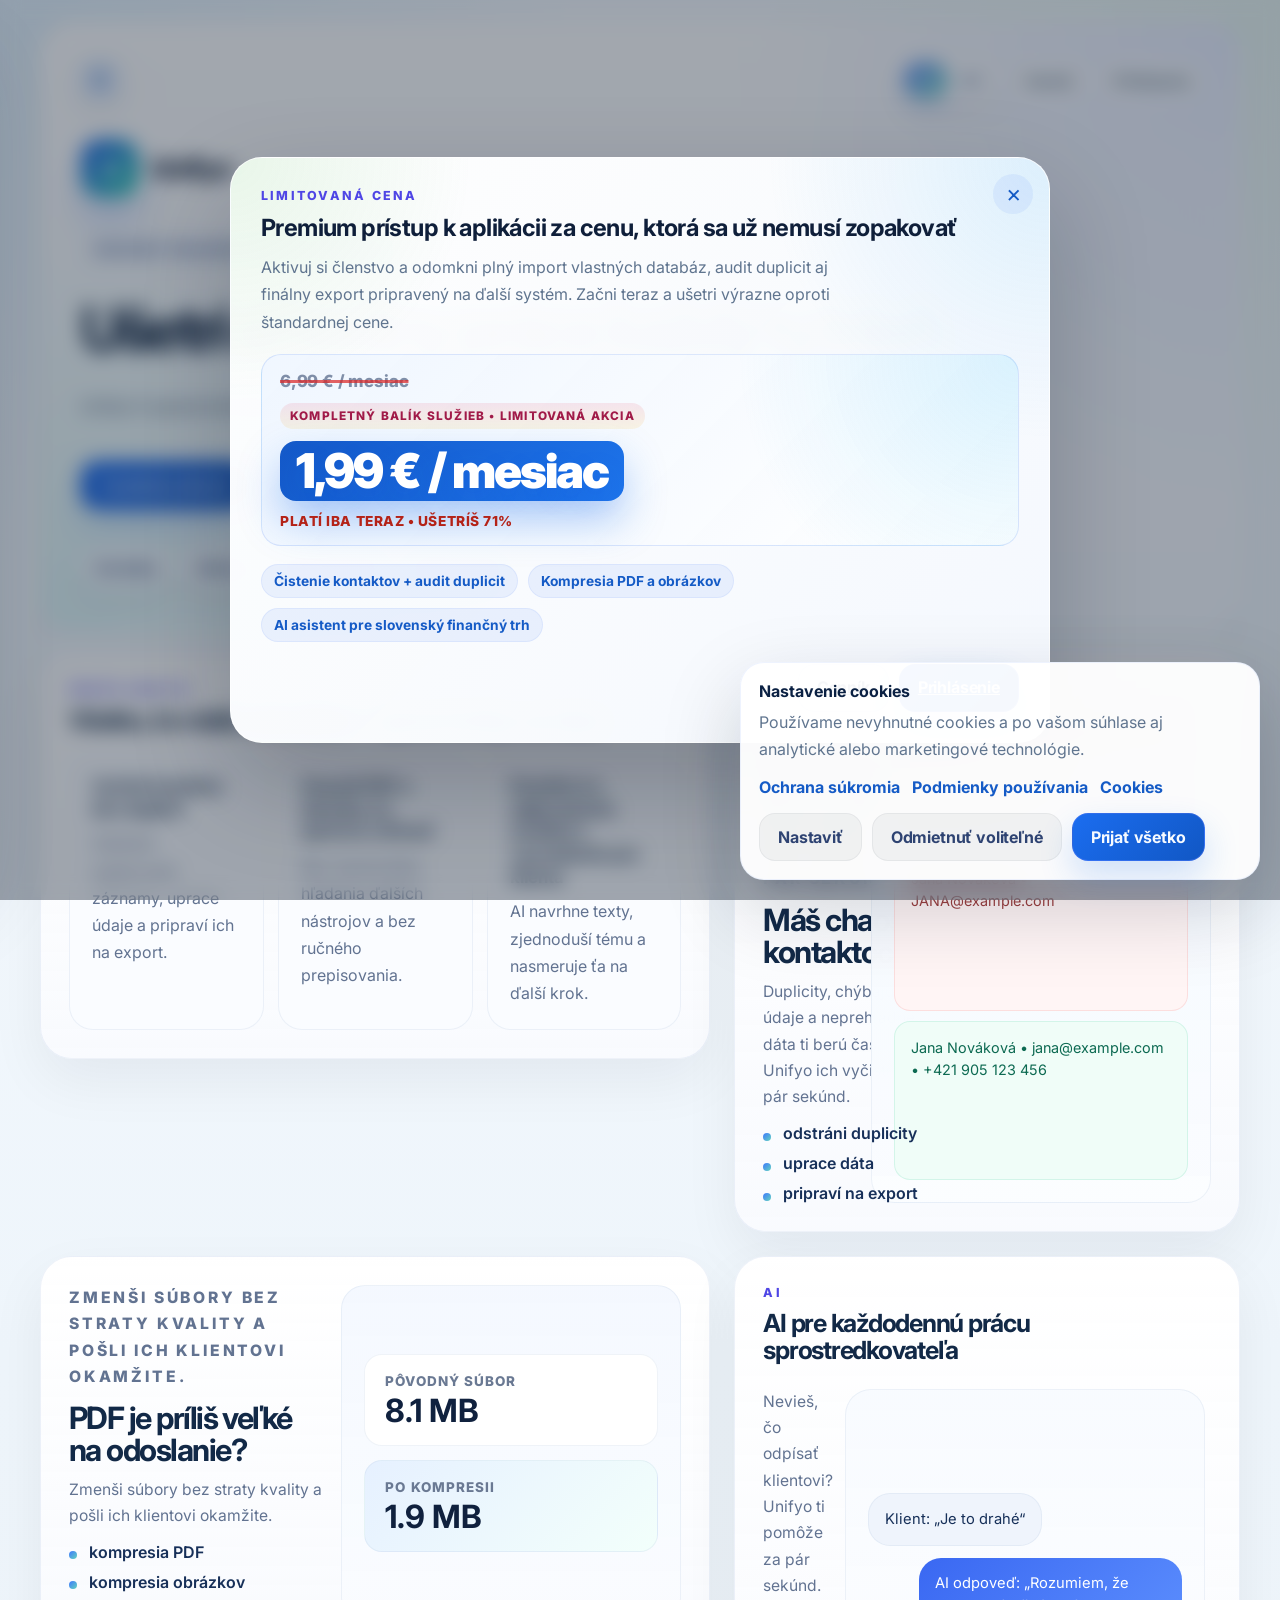
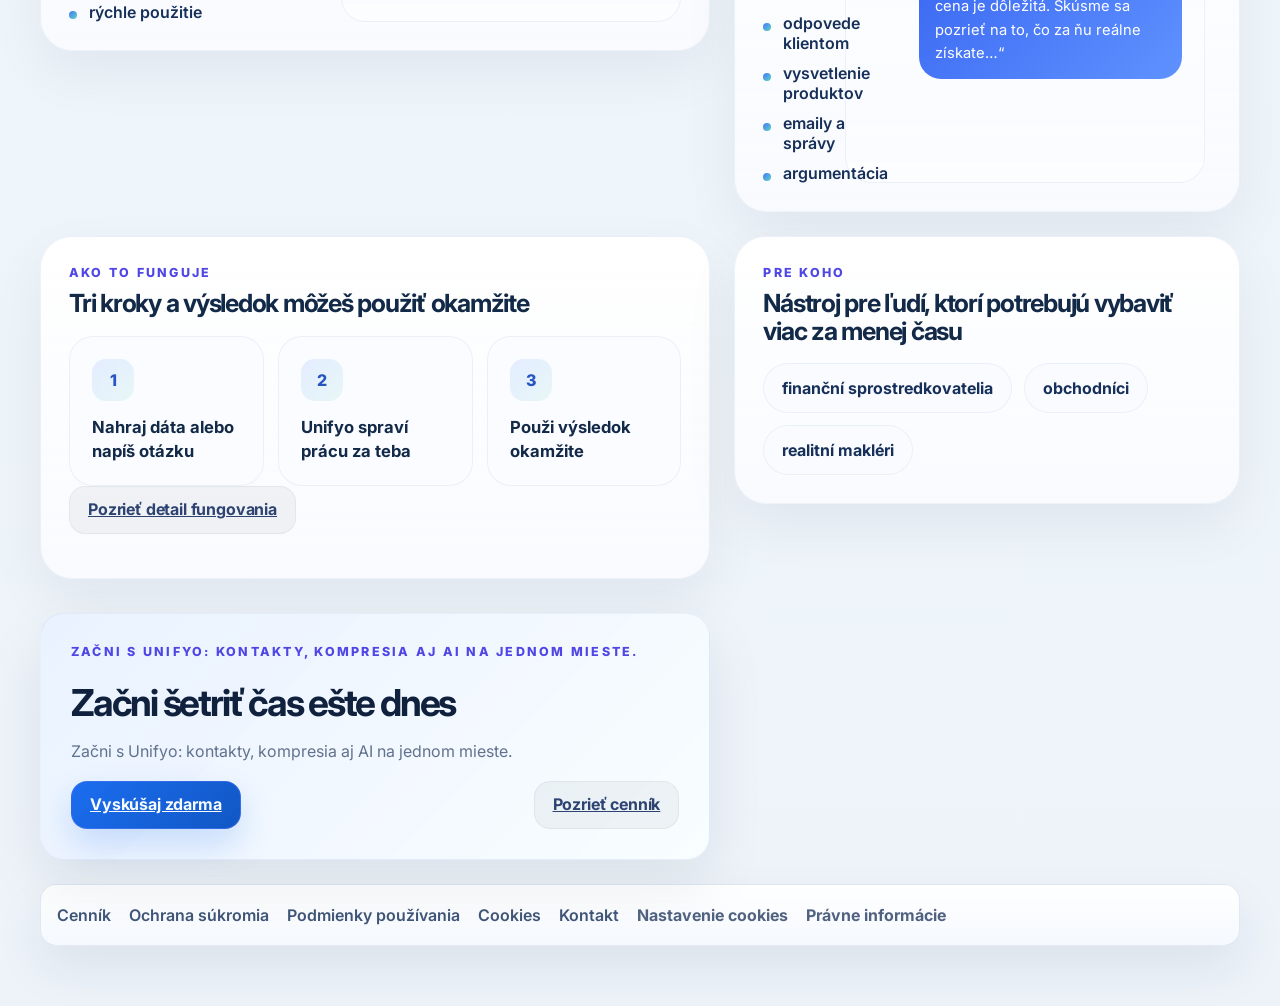
==== index.html @ 69efe99d "Polish homepage contact and AI sections" ====
<!DOCTYPE html>
<html lang="sk">
<head>
  <meta charset="UTF-8">
  <meta name="viewport" content="width=device-width, initial-scale=1.0">
  <title>Unifyo</title>
  <link rel="stylesheet" href="styles.css">
</head>
<body>
  <div class="ambient ambient--one"></div>
  <div class="ambient ambient--two"></div>

  <div class="app-shell app-shell--site">
    <aside id="sidebar" class="sidebar">
      <div class="sidebar__header">
        <a href="/index.html" class="sidebar__wordmark">Unifyo</a>
        <button id="sidebarRailToggle" class="sidebar__collapse" type="button" aria-label="Zbaliť menu">⟨</button>
      </div>

      <nav class="sidebar__nav" aria-label="Navigácia">
        <div class="sidebar-group">
          <button class="sidebar-group__toggle" type="button" data-sidebar-group="main" aria-expanded="true">
            <span>Produkt</span>
            <span class="sidebar-group__chevron">⌄</span>
          </button>
          <div class="sidebar-group__content" data-sidebar-group-content="main">
            <a href="/index.html" class="sidebar__link" aria-current="page"><span class="sidebar__link-icon"></span><span>Domov</span></a>
            <a id="homeSidebarAuthLink" href="/app.html" class="sidebar__link js-auth-entry" data-auth-href="/app.html" data-guest-href="/app.html" data-auth-label="Aplikácia" data-guest-label="Prihlásenie" data-auth-label-en="App" data-guest-label-en="Login"><span class="sidebar__link-icon"></span><span data-auth-entry-label>Prihlásenie</span></a>
            <a href="/pricing.html" class="sidebar__link"><span class="sidebar__link-icon"></span><span>Cenník</span></a>
          </div>
        </div>

        <div class="sidebar-group">
          <button class="sidebar-group__toggle" type="button" data-sidebar-group="landing" aria-expanded="true">
            <span>Obsah</span>
            <span class="sidebar-group__chevron">⌄</span>
          </button>
          <div class="sidebar-group__content" data-sidebar-group-content="landing">
            <a href="/how-it-works.html" class="sidebar__link"><span class="sidebar__link-icon"></span><span>Ako to funguje</span></a>
            <a href="#preco-unifyo" class="sidebar__link"><span class="sidebar__link-icon"></span><span>Prečo Unifyo</span></a>
            <a href="#zacni-s-unifyo" class="sidebar__link"><span class="sidebar__link-icon"></span><span>Začni s Unifyo</span></a>
          </div>
        </div>

        <div class="sidebar-group">
          <button class="sidebar-group__toggle" type="button" data-sidebar-group="trust" aria-expanded="false">
            <span>Podmienky</span>
            <span class="sidebar-group__chevron">⌄</span>
          </button>
          <div class="sidebar-group__content is-collapsed" data-sidebar-group-content="trust">
            <a href="/privacy.html" class="sidebar__link"><span class="sidebar__link-icon"></span><span>Ochrana súkromia</span></a>
            <a href="/terms.html" class="sidebar__link"><span class="sidebar__link-icon"></span><span>Podmienky používania</span></a>
            <a href="/cookie-policy.html" class="sidebar__link"><span class="sidebar__link-icon"></span><span>Cookies</span></a>
          </div>
        </div>
      </nav>

      <div class="sidebar__footer">
        <span>Pracovný nástroj pre prax</span>
        <span>Kontakty, súbory a AI v jednom</span>
      </div>
    </aside>

    <div id="sidebarBackdrop" class="sidebar-backdrop" hidden></div>

    <div class="content-shell content-shell--site">
      <header class="hero hero--landing">
        <div class="hero__content hero__content--landing">
          <div class="hero__topbar">
            <button id="sidebarToggle" class="sidebar-toggle" type="button" aria-label="Otvoriť menu">☰</button>
            <div class="hero__topbar-actions" data-lang-switch-host>
              <a class="ghost-link" href="/pricing.html">Cenník</a>
              <a id="homeTopAuthLink" class="ghost-link js-auth-entry" href="/app.html" data-auth-href="/app.html" data-guest-href="/app.html" data-auth-label="Aplikácia" data-guest-label="Prihlásenie" data-auth-label-en="App" data-guest-label-en="Login">Prihlásenie</a>
            </div>
          </div>

          <div class="hero__grid hero__grid--landing">
            <div class="hero__main hero__main--wide landing-hero-panel">
              <div class="hero__brand" aria-label="Unifyo">
                <span class="hero__brand-mark">U</span>
                <span class="hero__brand-name">Unifyo</span>
              </div>
              <p class="hero__eyebrow">Moderný pracovný nástroj pre prax</p>
              <h1>Ušetri si hodiny práce každý týždeň</h1>
              <p class="hero__lede">Unifyo ti uprace kontakty, zmenší súbory a pomôže komunikovať s klientmi pomocou AI — všetko v jednom nástroji.</p>
              <div class="hero__actions">
                <a id="homePrimaryCta" class="button button--primary js-auth-entry" href="/app.html" data-auth-href="/app.html" data-guest-href="/app.html" data-auth-label="Otvoriť aplikáciu" data-guest-label="Vyskúšaj zdarma">Vyskúšaj zdarma</a>
                <a class="button button--ghost" href="/how-it-works.html">Ako to funguje</a>
              </div>
              <div class="hero__microproof">
                <span>Kontakty</span>
                <span>Súbory</span>
                <span>AI pomocník</span>
                <span>Jedno konto</span>
              </div>
            </div>
          </div>
        </div>
      </header>

      <main class="layout layout--marketing">
        <section id="preco-unifyo" class="marketing-section marketing-section--intro">
          <div class="section-head section-head--compact">
            <div>
              <p class="section-kicker">Prečo Unifyo</p>
              <h2>Všetko, čo robíš manuálne — spraví Unifyo za teba</h2>
            </div>
          </div>
          <div class="feature-stack">
            <article class="feature-stack__card">
              <strong>Vyčistí kontakty bez duplicit</strong>
              <p>Odstráni opakované záznamy, uprace údaje a pripraví ich na export.</p>
            </article>
            <article class="feature-stack__card">
              <strong>Zmenší PDF a obrázky na správnu veľkosť</strong>
              <p>Bez zbytočného hľadania ďalších nástrojov a bez ručného prepisovania.</p>
            </article>
            <article class="feature-stack__card">
              <strong>Pomôže ti s odpoveďami, emailmi a vysvetlením pre klienta</strong>
              <p>AI navrhne texty, zjednoduší tému a nasmeruje ťa na ďalší krok.</p>
            </article>
          </div>
        </section>

        <section class="marketing-section service-split">
          <div class="service-split__copy">
            <p class="section-kicker">Kontakty</p>
            <h2>Máš chaos v kontaktoch?</h2>
            <p>Duplicity, chýbajúce údaje a neprehľadné dáta ti berú čas. Unifyo ich vyčistí za pár sekúnd.</p>
            <ul class="service-bullets">
              <li>odstráni duplicity</li>
              <li>uprace dáta</li>
              <li>pripraví na export</li>
            </ul>
          </div>
          <div class="service-split__visual">
            <div class="service-preview">
              <div class="service-preview__row service-preview__row--bad">Jana Nováková • jana@example.com</div>
              <div class="service-preview__row service-preview__row--bad">Jana Nováková • JANA@example.com</div>
              <div class="service-preview__row service-preview__row--good">Jana Nováková • jana@example.com • +421 905 123 456</div>
            </div>
          </div>
        </section>

        <section class="marketing-section service-split">
          <div class="service-split__copy">
            <p class="section-kicker">Súbory</p>
            <h2>PDF je príliš veľké na odoslanie?</h2>
            <p>Zmenši súbory bez straty kvality a pošli ich klientovi okamžite.</p>
            <ul class="service-bullets">
              <li>kompresia PDF</li>
              <li>kompresia obrázkov</li>
              <li>rýchle použitie</li>
            </ul>
          </div>
          <div class="service-split__visual">
            <div class="service-preview service-preview--files">
              <div class="file-meter">
                <span>Pôvodný súbor</span>
                <strong>8.1 MB</strong>
              </div>
              <div class="file-meter file-meter--accent">
                <span>Po kompresii</span>
                <strong>1.9 MB</strong>
              </div>
            </div>
          </div>
        </section>

        <section class="marketing-section marketing-section--ai">
          <div class="section-head section-head--compact">
            <div>
              <p class="section-kicker">AI</p>
              <h2>AI pre každodennú prácu sprostredkovateľa</h2>
            </div>
          </div>
          <div class="ai-sales-block">
            <div class="ai-sales-block__copy">
              <p>Nevieš, čo odpísať klientovi? Unifyo ti pomôže za pár sekúnd.</p>
              <ul class="service-bullets">
                <li>odpovede klientom</li>
                <li>vysvetlenie produktov</li>
                <li>emaily a správy</li>
                <li>argumentácia</li>
              </ul>
            </div>
            <div class="ai-sales-block__example">
              <div class="chat-snippet">
                <div class="chat-snippet__message chat-snippet__message--user">
                  <span>Klient: „Je to drahé“</span>
                </div>
                <div class="chat-snippet__message chat-snippet__message--assistant">
                  <span>AI odpoveď: „Rozumiem, že cena je dôležitá. Skúsme sa pozrieť na to, čo za ňu reálne získate…“</span>
                </div>
              </div>
            </div>
          </div>
        </section>

        <section id="ako-to-funguje-link" class="marketing-section">
          <div class="section-head section-head--compact">
            <div>
              <p class="section-kicker">Ako to funguje</p>
              <h2>Tri kroky a výsledok môžeš použiť okamžite</h2>
            </div>
          </div>
          <div class="workflow-steps">
            <article class="workflow-step">
              <span>1</span>
              <strong>Nahraj dáta alebo napíš otázku</strong>
            </article>
            <article class="workflow-step">
              <span>2</span>
              <strong>Unifyo spraví prácu za teba</strong>
            </article>
            <article class="workflow-step">
              <span>3</span>
              <strong>Použi výsledok okamžite</strong>
            </article>
          </div>
          <div class="toolbar toolbar--workspace">
            <a class="button button--ghost" href="/how-it-works.html">Pozrieť detail fungovania</a>
          </div>
        </section>

        <section class="marketing-section marketing-section--audience">
          <div class="section-head section-head--compact">
            <div>
              <p class="section-kicker">Pre koho</p>
              <h2>Nástroj pre ľudí, ktorí potrebujú vybaviť viac za menej času</h2>
            </div>
          </div>
          <div class="audience-list">
            <span>finanční sprostredkovatelia</span>
            <span>obchodníci</span>
            <span>realitní makléri</span>
          </div>
        </section>

        <section id="zacni-s-unifyo" class="marketing-section marketing-section--cta">
          <div class="final-cta">
            <p class="section-kicker">Začni dnes</p>
            <h2>Začni šetriť čas ešte dnes</h2>
            <p>Začni s Unifyo: kontakty, kompresia aj AI na jednom mieste.</p>
            <div class="toolbar toolbar--compact">
              <a class="button button--primary js-auth-entry" href="/app.html" data-auth-href="/app.html" data-guest-href="/app.html" data-auth-label="Otvoriť aplikáciu" data-guest-label="Vyskúšaj zdarma">Vyskúšaj zdarma</a>
              <a class="button button--ghost" href="/pricing.html">Pozrieť cenník</a>
            </div>
          </div>
        </section>
      </main>

      <footer class="site-footer site-footer--solid">
        <a href="/pricing.html">Cenník</a>
        <a href="/privacy.html">Ochrana súkromia</a>
        <a href="/terms.html">Podmienky používania</a>
        <a href="/cookie-policy.html">Cookies</a>
        <a href="/contact.html">Kontakt</a>
      </footer>
    </div>
  </div>

  <div id="landingPromoModal" class="modal" hidden>
    <div id="landingPromoBackdrop" class="modal__backdrop"></div>
    <div class="modal__dialog modal__dialog--promo modal__dialog--landing-promo">
      <button id="landingPromoClose" class="modal__close" type="button" aria-label="Zavrieť">×</button>
      <p class="section-kicker">Limitovaná cena</p>
      <h2>Premium prístup k aplikácii za cenu, ktorá sa už nemusí zopakovať</h2>
      <p class="modal__lead">Aktivuj si členstvo a odomkni plný import vlastných databáz, audit duplicit aj finálny export pripravený na ďalší systém. Začni teraz a ušetri výrazne oproti štandardnej cene.</p>
      <div class="promo-price promo-price--featured">
        <span class="promo-price__old">6,99 € / mesiac</span>
        <span class="promo-price__deal">Kompletný balík služieb • limitovaná akcia</span>
        <strong class="promo-price__current">1,99 € / mesiac</strong>
        <span class="promo-price__note">Platí iba teraz • ušetríš 71%</span>
      </div>
      <div class="modal__promo-points landing-promo__points">
        <span>Čistenie kontaktov + audit duplicit</span>
        <span>Kompresia PDF a obrázkov</span>
        <span>AI asistent pre slovenský finančný trh</span>
      </div>
      <div class="modal__actions">
        <a class="button button--ghost" href="/pricing.html">Cenník</a>
        <a class="button button--primary js-auth-entry" href="/app.html" data-auth-href="/app.html" data-guest-href="/app.html" data-auth-label="Otvoriť aplikáciu" data-guest-label="Prihlásenie">Prihlásenie</a>
      </div>
    </div>
  </div>

  <div id="landingMiniCta" class="landing-mini-cta" hidden>
    <button id="landingMiniCtaClose" class="landing-mini-cta__close" type="button" aria-label="Zavrieť">×</button>
    <span class="landing-mini-cta__eyebrow">Akciová cena</span>
    <div class="landing-mini-cta__price">
      <strong>1,99 € / mesiac</strong>
      <span>6,99 € / mesiac</span>
    </div>
    <p>Kontakty, kompresia aj AI v jednom účte. Aktivácia len počas aktuálnej akcie.</p>
    <a class="button button--primary" href="/pricing.html">Kúpiť teraz</a>
  </div>

  <script src="consent.js"></script>
  <script>
    window.UNIFYO_PAGE_I18N = [
      { selector: "title", text: { sk: "Unifyo", en: "Unifyo" } },
      { selector: ".sidebar__footer span:first-child", text: { sk: "Pracovný nástroj pre prax", en: "A work tool for daily practice" } },
      { selector: ".sidebar__footer span:last-child", text: { sk: "Kontakty, súbory a AI v jednom", en: "Contacts, files and AI in one place" } },
      { selector: ".sidebar-group__toggle[data-sidebar-group=\"main\"] span:first-child", text: { sk: "Produkt", en: "Product" } },
      { selector: ".sidebar-group__content[data-sidebar-group-content=\"main\"] .sidebar__link[href=\"/index.html\"] span:last-child", text: { sk: "Domov", en: "Home" } },
      { selector: ".sidebar-group__content[data-sidebar-group-content=\"main\"] .sidebar__link[href=\"/pricing.html\"] span:last-child", text: { sk: "Cenník", en: "Pricing" } },
      { selector: ".sidebar-group__toggle[data-sidebar-group=\"landing\"] span:first-child", text: { sk: "Obsah", en: "Content" } },
      { selector: ".sidebar-group__content[data-sidebar-group-content=\"landing\"] .sidebar__link[href=\"/how-it-works.html\"] span:last-child", text: { sk: "Ako to funguje", en: "How it works" } },
      { selector: ".sidebar-group__content[data-sidebar-group-content=\"landing\"] .sidebar__link[href=\"#preco-unifyo\"] span:last-child", text: { sk: "Prečo Unifyo", en: "Why Unifyo" } },
      { selector: ".sidebar-group__content[data-sidebar-group-content=\"landing\"] .sidebar__link[href=\"#zacni-s-unifyo\"] span:last-child", text: { sk: "Začni s Unifyo", en: "Get started with Unifyo" } },
      { selector: ".hero__topbar-actions .ghost-link[href=\"/pricing.html\"]", text: { sk: "Cenník", en: "Pricing" } },
      { selector: ".hero__eyebrow", text: { sk: "Moderný pracovný nástroj pre prax", en: "Modern work tool for daily practice" } },
      { selector: ".hero__main--wide h1", text: { sk: "Ušetri si hodiny práce každý týždeň", en: "Save hours of work every week" } },
      { selector: ".hero__lede", text: { sk: "Unifyo ti uprace kontakty, zmenší súbory a pomôže komunikovať s klientmi pomocou AI — všetko v jednom nástroji.", en: "Unifyo cleans your contacts, compresses files and helps you communicate with clients using AI — all in one tool." } },
      { selector: "#homePrimaryCta", text: { sk: "Vyskúšaj zdarma", en: "Try it free" } },
      { selector: ".hero__actions .button--ghost", text: { sk: "Ako to funguje", en: "How it works" } },
      { selector: ".hero__microproof span:nth-of-type(1)", text: { sk: "Kontakty", en: "Contacts" } },
      { selector: ".hero__microproof span:nth-of-type(2)", text: { sk: "Súbory", en: "Files" } },
      { selector: ".hero__microproof span:nth-of-type(3)", text: { sk: "AI pomocník", en: "AI assistant" } },
      { selector: ".hero__microproof span:nth-of-type(4)", text: { sk: "Jedno konto", en: "One account" } },
      { selector: "#preco-unifyo .section-kicker", text: { sk: "Prečo Unifyo", en: "Why Unifyo" } },
      { selector: "#preco-unifyo h2", text: { sk: "Všetko, čo robíš manuálne — spraví Unifyo za teba", en: "Everything you do manually — Unifyo does for you" } },
      { selector: ".feature-stack__card:nth-of-type(1) strong", text: { sk: "Vyčistí kontakty bez duplicit", en: "Cleans contacts without duplicates" } },
      { selector: ".feature-stack__card:nth-of-type(1) p", text: { sk: "Odstráni opakované záznamy, uprace údaje a pripraví ich na export.", en: "Removes duplicate records, cleans the data and prepares it for export." } },
      { selector: ".feature-stack__card:nth-of-type(2) strong", text: { sk: "Zmenší PDF a obrázky na správnu veľkosť", en: "Compresses PDFs and images to the right size" } },
      { selector: ".feature-stack__card:nth-of-type(2) p", text: { sk: "Bez zbytočného hľadania ďalších nástrojov a bez ručného prepisovania.", en: "No need to search for extra tools and no manual rewriting." } },
      { selector: ".feature-stack__card:nth-of-type(3) strong", text: { sk: "Pomôže ti s odpoveďami, emailmi a vysvetlením pre klienta", en: "Helps with replies, emails and client explanations" } },
      { selector: ".feature-stack__card:nth-of-type(3) p", text: { sk: "AI navrhne texty, zjednoduší tému a nasmeruje ťa na ďalší krok.", en: "AI drafts texts, simplifies the topic and suggests the next step." } },
      { selector: ".service-split:nth-of-type(2) .service-split__copy .section-kicker", text: { sk: "Kontakty", en: "Contacts" } },
      { selector: ".service-split:nth-of-type(2) .service-split__copy h2", text: { sk: "Máš chaos v kontaktoch?", en: "Is your contact database messy?" } },
      { selector: ".service-split:nth-of-type(2) .service-split__copy > p", text: { sk: "Duplicity, chýbajúce údaje a neprehľadné dáta ti berú čas. Unifyo ich vyčistí za pár sekúnd.", en: "Duplicates, missing fields and messy data steal your time. Unifyo cleans them in seconds." } },
      { selector: ".service-split:nth-of-type(2) .service-bullets li:nth-of-type(1)", text: { sk: "odstráni duplicity", en: "removes duplicates" } },
      { selector: ".service-split:nth-of-type(2) .service-bullets li:nth-of-type(2)", text: { sk: "uprace dáta", en: "cleans the data" } },
      { selector: ".service-split:nth-of-type(2) .service-bullets li:nth-of-type(3)", text: { sk: "pripraví na export", en: "prepares it for export" } },
      { selector: ".service-split:nth-of-type(3) .service-split__copy .section-kicker", text: { sk: "Súbory", en: "Files" } },
      { selector: ".service-split:nth-of-type(3) .service-split__copy h2", text: { sk: "PDF je príliš veľké na odoslanie?", en: "Is the PDF too large to send?" } },
      { selector: ".service-split:nth-of-type(3) .service-split__copy > p", text: { sk: "Zmenši súbory bez straty kvality a pošli ich klientovi okamžite.", en: "Compress files without losing quality and send them to the client immediately." } },
      { selector: ".service-split:nth-of-type(3) .service-bullets li:nth-of-type(1)", text: { sk: "kompresia PDF", en: "PDF compression" } },
      { selector: ".service-split:nth-of-type(3) .service-bullets li:nth-of-type(2)", text: { sk: "kompresia obrázkov", en: "image compression" } },
      { selector: ".service-split:nth-of-type(3) .service-bullets li:nth-of-type(3)", text: { sk: "rýchle použitie", en: "fast workflow" } },
      { selector: ".marketing-section--ai .section-kicker", text: { sk: "AI", en: "AI" } },
      { selector: ".marketing-section--ai h2", text: { sk: "AI pre každodennú prácu sprostredkovateľa", en: "AI for the daily work of an intermediary" } },
      { selector: ".ai-sales-block__copy > p", text: { sk: "Nevieš, čo odpísať klientovi? Unifyo ti pomôže za pár sekúnd.", en: "Not sure what to reply to a client? Unifyo helps in seconds." } },
      { selector: ".ai-sales-block__copy .service-bullets li:nth-of-type(1)", text: { sk: "odpovede klientom", en: "client replies" } },
      { selector: ".ai-sales-block__copy .service-bullets li:nth-of-type(2)", text: { sk: "vysvetlenie produktov", en: "product explanations" } },
      { selector: ".ai-sales-block__copy .service-bullets li:nth-of-type(3)", text: { sk: "emaily a správy", en: "emails and messages" } },
      { selector: ".ai-sales-block__copy .service-bullets li:nth-of-type(4)", text: { sk: "argumentácia", en: "argumentation" } },
      { selector: ".chat-snippet__message--user span", text: { sk: "Klient: „Je to drahé“", en: "Client: “It is expensive”" } },
      { selector: ".chat-snippet__message--assistant span", text: { sk: "AI odpoveď: „Rozumiem, že cena je dôležitá. Skúsme sa pozrieť na to, čo za ňu reálne získate…“", en: "AI answer: “I understand price matters. Let’s look at what you actually get for it…”" } },
      { selector: "#ako-to-funguje-link .section-kicker", text: { sk: "Ako to funguje", en: "How it works" } },
      { selector: "#ako-to-funguje-link h2", text: { sk: "Tri kroky a výsledok môžeš použiť okamžite", en: "Three steps and you can use the result immediately" } },
      { selector: ".workflow-step:nth-of-type(1) strong", text: { sk: "Nahraj dáta alebo napíš otázku", en: "Upload data or ask a question" } },
      { selector: ".workflow-step:nth-of-type(2) strong", text: { sk: "Unifyo spraví prácu za teba", en: "Unifyo does the work for you" } },
      { selector: ".workflow-step:nth-of-type(3) strong", text: { sk: "Použi výsledok okamžite", en: "Use the result immediately" } },
      { selector: "#ako-to-funguje-link .button", text: { sk: "Pozrieť detail fungovania", en: "See how it works" } },
      { selector: ".marketing-section--audience .section-kicker", text: { sk: "Pre koho", en: "Who it is for" } },
      { selector: ".marketing-section--audience h2", text: { sk: "Nástroj pre ľudí, ktorí potrebujú vybaviť viac za menej času", en: "A tool for people who need to get more done in less time" } },
      { selector: ".audience-list span:nth-of-type(1)", text: { sk: "finanční sprostredkovatelia", en: "financial intermediaries" } },
      { selector: ".audience-list span:nth-of-type(2)", text: { sk: "obchodníci", en: "salespeople" } },
      { selector: ".audience-list span:nth-of-type(3)", text: { sk: "realitní makléri", en: "real estate agents" } },
      { selector: "#zacni-s-unifyo .section-kicker", text: { sk: "Začni dnes", en: "Start today" } },
      { selector: "#zacni-s-unifyo h2", text: { sk: "Začni šetriť čas ešte dnes", en: "Start saving time today" } },
      { selector: "#zacni-s-unifyo p", text: { sk: "Začni s Unifyo: kontakty, kompresia aj AI na jednom mieste.", en: "Start with Unifyo: contacts, compression and AI in one place." } },
      { selector: "#zacni-s-unifyo .button--primary", text: { sk: "Vyskúšaj zdarma", en: "Try it free" } },
      { selector: ".site-footer a:nth-of-type(1)", text: { sk: "Cenník", en: "Pricing" } },
      { selector: ".site-footer a:nth-of-type(2)", text: { sk: "Ochrana súkromia", en: "Privacy" } },
      { selector: ".site-footer a:nth-of-type(3)", text: { sk: "Podmienky používania", en: "Terms" } },
      { selector: ".site-footer a:nth-of-type(4)", text: { sk: "Cookies", en: "Cookies" } },
      { selector: ".site-footer a:nth-of-type(5)", text: { sk: "Kontakt", en: "Contact" } },
      { selector: "#landingPromoModal .section-kicker", text: { sk: "Limitovaná cena", en: "Limited price" } },
      { selector: "#landingPromoModal h2", text: { sk: "Premium prístup k aplikácii za cenu, ktorá sa už nemusí zopakovať", en: "Premium app access at a price that may not return" } },
      { selector: "#landingPromoModal .modal__lead", text: { sk: "Aktivuj si členstvo a odomkni plný import vlastných databáz, audit duplicit aj finálny export pripravený na ďalší systém. Začni teraz a ušetri výrazne oproti štandardnej cene.", en: "Activate membership and unlock full database import, duplicate audit and final export ready for your next system. Start now and save significantly versus the standard price." } },
      { selector: "#landingPromoModal .promo-price__old", text: { sk: "6,99 € / mesiac", en: "€6.99 / month" } },
      { selector: "#landingPromoModal .promo-price__deal", text: { sk: "Kompletný balík služieb • limitovaná akcia", en: "Full service bundle • limited offer" } },
      { selector: "#landingPromoModal .promo-price__current", text: { sk: "1,99 € / mesiac", en: "€1.99 / month" } },
      { selector: "#landingPromoModal .promo-price__note", text: { sk: "Platí iba teraz • ušetríš 71%", en: "Valid now only • save 71%" } },
      { selector: "#landingPromoModal .modal__promo-points span:nth-of-type(1)", text: { sk: "Čistenie kontaktov + audit duplicit", en: "Contact cleanup + duplicate audit" } },
      { selector: "#landingPromoModal .modal__promo-points span:nth-of-type(2)", text: { sk: "Kompresia PDF a obrázkov", en: "PDF and image compression" } },
      { selector: "#landingPromoModal .modal__promo-points span:nth-of-type(3)", text: { sk: "AI asistent pre slovenský finančný trh", en: "AI assistant for the Slovak financial market" } },
      { selector: "#landingPromoModal .modal__actions .button--ghost", text: { sk: "Cenník", en: "Pricing" } },
      { selector: "#landingPromoModal .modal__actions .button--primary", text: { sk: "Prihlásenie", en: "Sign in" } },
      { selector: "#landingMiniCta .landing-mini-cta__eyebrow", text: { sk: "Akciová cena", en: "Special price" } },
      { selector: "#landingMiniCta .landing-mini-cta__price strong", text: { sk: "1,99 € / mesiac", en: "€1.99 / month" } },
      { selector: "#landingMiniCta .landing-mini-cta__price span", text: { sk: "6,99 € / mesiac", en: "€6.99 / month" } },
      { selector: "#landingMiniCta p", text: { sk: "Kontakty, kompresia aj AI v jednom účte. Aktivácia len počas aktuálnej akcie.", en: "Contacts, compression and AI in one account. Activation available only during the current offer." } },
      { selector: "#landingMiniCta .button", text: { sk: "Kúpiť teraz", en: "Buy now" } }
    ];
  </script>
  <script src="lang-switch.js"></script>
  <script src="site-nav.js"></script>
  <script>
    (function () {
      const modal = document.getElementById("landingPromoModal");
      const backdrop = document.getElementById("landingPromoBackdrop");
      const closeButton = document.getElementById("landingPromoClose");
      const miniCta = document.getElementById("landingMiniCta");
      const miniCtaClose = document.getElementById("landingMiniCtaClose");
      const storageKey = "unifyo_landing_promo_seen";
      const miniCtaDismissedKey = "unifyo_landing_mini_cta_dismissed";

      if (!modal || sessionStorage.getItem(storageKey) === "1") {
        if (miniCta && sessionStorage.getItem(miniCtaDismissedKey) !== "1") {
          miniCta.hidden = false;
        }
      }

      function shouldHideMiniForMember() {
        return Boolean(window.unifyoCurrentUser && window.unifyoCurrentUser.membership_active);
      }

      function hideMiniCta() {
        if (miniCta) {
          miniCta.hidden = true;
        }
      }

      function showMiniCta() {
        if (!miniCta || sessionStorage.getItem(miniCtaDismissedKey) === "1" || shouldHideMiniForMember()) {
          return;
        }
        miniCta.hidden = false;
      }

      function closeModal() {
        modal.hidden = true;
        document.body.classList.remove("modal-open");
        showMiniCta();
      }

      function openModal() {
        if (shouldHideMiniForMember()) {
          return;
        }
        modal.hidden = false;
        hideMiniCta();
        document.body.classList.add("modal-open");
        sessionStorage.setItem(storageKey, "1");
      }

      closeButton?.addEventListener("click", closeModal);
      backdrop?.addEventListener("click", closeModal);
      miniCtaClose?.addEventListener("click", () => {
        hideMiniCta();
        sessionStorage.setItem(miniCtaDismissedKey, "1");
      });
      document.addEventListener("keydown", (event) => {
        if (event.key === "Escape") {
          closeModal();
        }
      });

      window.addEventListener("unifyo-auth-ready", (event) => {
        if (event.detail?.user?.membership_active) {
          closeModal();
          hideMiniCta();
        }
      });

      if (!sessionStorage.getItem(storageKey)) {
        window.setTimeout(openModal, 700);
      } else {
        showMiniCta();
      }
    }());

  </script>
</body>
</html>
---- styles.css ----
@import url("https://fonts.googleapis.com/css2?family=Inter:wght@400;500;600;700;800;900&display=swap");

:root {
  --bg: #f3f8fd;
  --surface: rgba(255, 255, 255, 0.95);
  --surface-strong: #ffffff;
  --surface-dark: #0b2143;
  --text: #122743;
  --muted: #60758f;
  --line: rgba(18, 39, 67, 0.08);
  --line-strong: rgba(18, 39, 67, 0.16);
  --accent: #1d73ea;
  --accent-strong: #155bc6;
  --accent-soft: rgba(29, 115, 234, 0.09);
  --signal: #4ab2f4;
  --signal-soft: rgba(74, 178, 244, 0.11);
  --success: #4bbb4f;
  --success-soft: rgba(75, 187, 79, 0.12);
  --warning: #e88d24;
  --warning-soft: rgba(232, 141, 36, 0.14);
  --radius-lg: 30px;
  --radius-md: 22px;
  --radius-sm: 16px;
  --shadow: 0 24px 60px rgba(7, 22, 46, 0.09);
  --shadow-soft: 0 16px 32px rgba(9, 28, 56, 0.05);
}

/* -------- 2026 SaaS redesign layer -------- */

body {
  font-family: "Inter", "Avenir Next", "Segoe UI", sans-serif;
  color: #10233f;
  background:
    radial-gradient(circle at top left, rgba(83, 180, 244, 0.11), transparent 20%),
    radial-gradient(circle at top right, rgba(104, 194, 116, 0.09), transparent 18%),
    linear-gradient(180deg, #f7fbff 0%, #eef5fb 52%, #edf3f9 100%);
}

.app-shell {
  max-width: 1440px;
  padding: 22px 22px 60px;
}

.content-shell {
  max-width: 1200px;
  margin: 0 auto;
}

.sidebar {
  top: 20px;
  left: 20px;
  bottom: 20px;
  width: min(292px, calc(100vw - 40px));
  gap: 18px;
  padding: 20px 16px;
  border-radius: 28px;
  background: rgba(255, 255, 255, 0.92);
  border: 1px solid rgba(255, 255, 255, 0.86);
  box-shadow:
    0 30px 80px rgba(15, 23, 42, 0.08),
    inset 0 1px 0 rgba(255, 255, 255, 0.7);
  backdrop-filter: blur(18px);
}

.sidebar__nav {
  gap: 14px;
}

.sidebar-group {
  gap: 10px;
}

.sidebar-group__toggle {
  min-height: 42px;
  padding: 8px 10px;
  border-radius: 14px;
  background: transparent;
  border: 1px solid rgba(16, 35, 63, 0.06);
  color: #445872;
  font-size: 0.82rem;
  font-weight: 800;
  letter-spacing: 0.08em;
  text-transform: uppercase;
}

.sidebar-group__toggle:hover {
  background: rgba(18, 115, 234, 0.05);
  border-color: rgba(18, 115, 234, 0.08);
}

.sidebar-group__content {
  gap: 6px;
  padding-left: 0;
}

.sidebar__link {
  min-height: 48px;
  gap: 12px;
  padding: 12px 14px;
  border-radius: 16px;
  color: #15314d;
  font-size: 0.96rem;
  font-weight: 700;
  transform: none;
}

.sidebar__link-icon {
  width: 18px;
  height: 18px;
  flex: 0 0 18px;
  border-radius: 6px;
  background:
    linear-gradient(135deg, rgba(29, 115, 234, 0.18), rgba(75, 187, 79, 0.16)),
    rgba(255, 255, 255, 0.9);
  box-shadow: inset 0 0 0 1px rgba(29, 115, 234, 0.08);
}

.sidebar__link:hover {
  transform: translateX(0);
  background: rgba(29, 115, 234, 0.07);
  box-shadow: inset 0 0 0 1px rgba(29, 115, 234, 0.08);
}

.sidebar__link[aria-current="page"] {
  background: linear-gradient(135deg, rgba(29, 115, 234, 0.1), rgba(75, 187, 79, 0.08));
  box-shadow:
    inset 0 0 0 1px rgba(29, 115, 234, 0.1),
    0 12px 26px rgba(29, 115, 234, 0.08);
}

.sidebar__footer {
  gap: 10px;
  padding-top: 16px;
  font-size: 0.84rem;
}

.sidebar__footer span {
  display: inline-flex;
  align-items: center;
  gap: 8px;
  color: #60758f;
}

.sidebar__footer span::before {
  content: "";
  width: 6px;
  height: 6px;
  border-radius: 999px;
  background: linear-gradient(180deg, #1d73ea, #4bbb4f);
}

.sidebar-toggle {
  width: 44px;
  height: 44px;
  border-radius: 14px;
  background: rgba(255, 255, 255, 0.84);
  border: 1px solid rgba(16, 35, 63, 0.08);
  box-shadow: 0 10px 26px rgba(15, 23, 42, 0.05);
}

.hero {
  margin-bottom: 20px;
}

.hero__content {
  padding: 30px 32px 32px;
  border-radius: 34px;
  background:
    linear-gradient(180deg, rgba(255, 255, 255, 0.96), rgba(249, 252, 255, 0.96)),
    linear-gradient(135deg, rgba(29, 115, 234, 0.04), rgba(75, 187, 79, 0.03));
  border: 1px solid rgba(255, 255, 255, 0.86);
  box-shadow: 0 32px 80px rgba(11, 33, 67, 0.08);
}

.hero__grid {
  grid-template-columns: minmax(0, 1fr) minmax(320px, 360px);
  gap: 28px;
  align-items: stretch;
}

.hero__main {
  align-content: start;
}

.hero__brand {
  display: inline-flex;
  align-items: center;
  gap: 12px;
  margin-bottom: 12px;
}

.hero__brand-mark {
  display: inline-flex;
  align-items: center;
  justify-content: center;
  width: 42px;
  height: 42px;
  border-radius: 14px;
  background: linear-gradient(135deg, #1d73ea, #4bbb4f);
  box-shadow: 0 14px 28px rgba(29, 115, 234, 0.14);
  color: #ffffff;
  font-size: 1.12rem;
  font-weight: 900;
  letter-spacing: -0.04em;
}

.hero__brand-name {
  color: #10233f;
  font-size: 1.22rem;
  font-weight: 800;
  letter-spacing: -0.04em;
}

h1 {
  font-size: clamp(2.2rem, 3.6vw, 3.25rem);
  line-height: 0.98;
  max-width: none;
  letter-spacing: -0.055em;
}

.hero__lede {
  max-width: 42rem;
  margin-top: 12px;
  color: #536982;
  font-size: 0.98rem;
  line-height: 1.62;
  font-weight: 500;
}

.hero__eyebrow {
  margin-bottom: 10px;
  color: #2563eb;
  font-size: 0.74rem;
  letter-spacing: 0.14em;
}

.hero__actions {
  display: flex;
  flex-wrap: wrap;
  align-items: center;
  margin-top: 18px;
  gap: 12px;
}

.hero__topbar-actions {
  display: inline-flex;
  align-items: center;
  gap: 14px;
}

.ghost-link {
  display: inline-flex;
  align-items: center;
  min-height: 34px;
  padding: 0 12px;
  border-radius: 999px;
  border: 1px solid rgba(16, 35, 63, 0.08);
  background: rgba(255, 255, 255, 0.82);
  color: #355270;
  text-decoration: none;
  font-size: 0.88rem;
  font-weight: 700;
}

.ghost-link:hover {
  background: rgba(29, 115, 234, 0.08);
  border-color: rgba(29, 115, 234, 0.15);
  color: #124aa5;
}

.hero__grid--landing {
  grid-template-columns: minmax(0, 1fr);
  align-items: start;
}

.hero-preview {
  display: block;
}

.hero-preview__window {
  height: 100%;
  border-radius: 24px;
  padding: 16px;
  background: linear-gradient(180deg, rgba(255, 255, 255, 0.96), rgba(245, 250, 255, 0.98));
  border: 1px solid rgba(16, 35, 63, 0.08);
  box-shadow: 0 20px 46px rgba(15, 23, 42, 0.08);
}

.hero-preview__header {
  display: flex;
  align-items: center;
  justify-content: space-between;
  gap: 10px;
}

.hero-preview__tag {
  display: inline-flex;
  align-items: center;
  min-height: 26px;
  padding: 0 10px;
  border-radius: 999px;
  background: rgba(29, 115, 234, 0.1);
  color: #1457bf;
  font-size: 0.72rem;
  font-weight: 800;
  letter-spacing: 0.08em;
  text-transform: uppercase;
}

.hero-preview__tag--muted {
  background: rgba(15, 23, 42, 0.07);
  color: #445872;
}

.hero-preview__status {
  display: inline-flex;
  align-items: center;
  min-height: 26px;
  padding: 0 10px;
  border-radius: 999px;
  font-size: 0.74rem;
  font-weight: 800;
}

.hero-preview__status--danger {
  background: rgba(239, 68, 68, 0.14);
  color: #b4232f;
}

.hero-preview__status--success {
  background: rgba(34, 197, 94, 0.16);
  color: #1f7f43;
}

.hero-preview__rows {
  display: grid;
  gap: 8px;
  margin-top: 10px;
}

.hero-preview__row {
  border-radius: 14px;
  padding: 10px 12px;
  border: 1px solid rgba(16, 35, 63, 0.08);
  background: rgba(255, 255, 255, 0.86);
}

.hero-preview__row strong {
  display: block;
  margin: 0 0 4px;
  color: #132946;
  font-size: 0.95rem;
  line-height: 1.25;
}

.hero-preview__row span {
  display: block;
  color: #4f6580;
  font-size: 0.88rem;
  line-height: 1.45;
}

.hero-preview__row--duplicate {
  border-color: rgba(239, 68, 68, 0.22);
  background: rgba(254, 242, 242, 0.84);
}

.hero-preview__row--clean {
  border-color: rgba(34, 197, 94, 0.22);
  background: rgba(240, 253, 244, 0.85);
}

.hero-preview__row--neutral {
  border-color: rgba(37, 99, 235, 0.14);
  background: rgba(239, 246, 255, 0.72);
}

.hero-preview__divider {
  height: 1px;
  margin: 12px 0;
  background: linear-gradient(90deg, rgba(16, 35, 63, 0.04), rgba(16, 35, 63, 0.16), rgba(16, 35, 63, 0.04));
}

.hero__microproof {
  display: flex;
  flex-wrap: wrap;
  gap: 10px;
  margin-top: 18px;
}

.hero__microproof span {
  display: inline-flex;
  align-items: center;
  min-height: 36px;
  padding: 0 14px;
  border-radius: 999px;
  background: rgba(255, 255, 255, 0.82);
  border: 1px solid rgba(16, 35, 63, 0.06);
  color: #385572;
  font-size: 0.88rem;
  font-weight: 700;
  box-shadow: 0 10px 24px rgba(11, 33, 67, 0.04);
}

.trust-strip {
  display: grid;
  grid-template-columns: repeat(4, minmax(0, 1fr));
  gap: 14px;
  margin: 0 0 16px;
}

.trust-mini {
  display: inline-flex;
  align-items: center;
  gap: 10px;
  min-height: 58px;
  padding: 0 16px;
  border-radius: 22px;
  background: rgba(255, 255, 255, 0.74);
  border: 1px solid rgba(16, 35, 63, 0.05);
  color: #445e7a;
  font-size: 0.9rem;
  font-weight: 700;
  box-shadow: 0 14px 28px rgba(11, 33, 67, 0.04);
}

.trust-mini__icon {
  width: 12px;
  height: 12px;
  border-radius: 999px;
  background: linear-gradient(135deg, #1d73ea, #4bbb4f);
  flex: 0 0 12px;
  box-shadow: 0 0 0 6px rgba(29, 115, 234, 0.08);
}

.hero__trust-inline {
  display: flex;
  flex-wrap: wrap;
  gap: 10px;
  margin-top: 18px;
}

.hero__trust-inline span {
  display: inline-flex;
  align-items: center;
  min-height: 38px;
  padding: 0 14px;
  border-radius: 999px;
  background: rgba(15, 23, 42, 0.04);
  border: 1px solid rgba(15, 23, 42, 0.05);
  color: #49617d;
  font-size: 0.88rem;
  font-weight: 600;
}

.hero__panel {
  gap: 12px;
}

.hero-proof,
.hero-metric {
  border-radius: 22px;
  background: rgba(255, 255, 255, 0.84);
  border: 1px solid rgba(16, 35, 63, 0.06);
  box-shadow: 0 16px 38px rgba(15, 23, 42, 0.05);
}

.hero-proof {
  padding: 22px;
}

.hero-proof__label,
.trust-pill__eyebrow,
.pricing-card__label,
.section-kicker,
.hero__eyebrow {
  font-size: 0.74rem;
  letter-spacing: 0.14em;
}

.hero-proof strong {
  margin-top: 14px;
  font-size: 1.18rem;
  line-height: 1.2;
}

.hero-proof p {
  margin-top: 10px;
  color: #60758f;
  line-height: 1.6;
}

.hero-metric {
  display: flex;
  align-items: center;
  gap: 12px;
  padding: 16px 18px;
}

.hero-metric__icon {
  width: 18px;
  height: 18px;
  flex: 0 0 18px;
  border-radius: 999px;
  background: linear-gradient(135deg, #1d73ea, #58b3f4);
  box-shadow: 0 10px 24px rgba(29, 115, 234, 0.18);
}

.hero-metric strong {
  margin-top: 0;
  font-size: 0.97rem;
}

.trust-bar {
  grid-template-columns: repeat(4, minmax(0, 1fr));
  gap: 14px;
  margin: 0 0 28px;
}

.trust-pill {
  min-height: 116px;
  padding: 18px 18px 16px;
  border-radius: 24px;
  background: rgba(255, 255, 255, 0.9);
  border: 1px solid rgba(16, 35, 63, 0.06);
  box-shadow: 0 18px 38px rgba(15, 23, 42, 0.05);
}

.trust-pill__text {
  font-size: 0.96rem;
  line-height: 1.42;
}

.layout {
  gap: 24px;
  grid-template-columns: minmax(0, 1.14fr) minmax(320px, 0.86fr);
}

.card,
.result-card {
  padding: 28px;
  border-radius: 30px;
  background: rgba(255, 255, 255, 0.92);
  border: 1px solid rgba(16, 35, 63, 0.06);
  box-shadow: 0 22px 56px rgba(15, 23, 42, 0.06);
}

.card::before {
  display: none;
}

.section-head {
  margin-bottom: 18px;
  padding-bottom: 0;
  border-bottom: 0;
}

.section-head h2 {
  font-size: 1.56rem;
  line-height: 1.1;
}

.section-note,
.section-copy,
.table-subnote,
.result-card__head p,
.dataset-item__meta,
.empty-state {
  color: #627892;
}

.problem-grid,
.info-grid,
.compare-grid,
.faq-list,
.pricing-grid,
.results-grid {
  gap: 16px;
}

.problem-card,
.info-card,
.compare-card,
.faq-item,
.account-card,
.panel-card,
.activity-card,
.pricing-card {
  border-radius: 24px;
  border: 1px solid rgba(16, 35, 63, 0.06);
  box-shadow: 0 16px 36px rgba(15, 23, 42, 0.045);
}

.problem-card,
.info-card,
.faq-item {
  padding: 18px 18px 16px;
}

.problem-card span,
.info-card strong,
.faq-item strong {
  font-size: 1rem;
}

.compare-card {
  padding: 18px;
}

.preview-row--duplicate td {
  background: rgba(239, 68, 68, 0.05);
}

.preview-row--clean td {
  background: rgba(34, 197, 94, 0.055);
}

.cta-strip {
  padding: 22px 24px;
  border-radius: 26px;
  background: linear-gradient(135deg, rgba(239, 247, 255, 0.96), rgba(246, 253, 249, 0.98));
  border: 1px solid rgba(29, 115, 234, 0.08);
  box-shadow: 0 18px 44px rgba(15, 23, 42, 0.05);
}

.upload {
  min-height: 260px;
  padding: 30px;
  margin: 20px 0;
  border-radius: 30px;
  border: 1.5px dashed rgba(29, 115, 234, 0.16);
  background:
    radial-gradient(circle at top left, rgba(93, 173, 245, 0.08), transparent 22%),
    linear-gradient(180deg, rgba(251, 253, 255, 0.98), rgba(245, 250, 255, 0.98));
  box-shadow:
    inset 0 1px 0 rgba(255, 255, 255, 0.8),
    0 18px 44px rgba(15, 23, 42, 0.04);
  transition: transform 180ms ease, box-shadow 180ms ease, border-color 180ms ease, background 180ms ease;
}

.upload:hover {
  transform: translateY(-1px);
}

.upload.is-dragover {
  border-color: rgba(29, 115, 234, 0.42);
  background:
    radial-gradient(circle at top left, rgba(93, 173, 245, 0.14), transparent 26%),
    linear-gradient(180deg, rgba(247, 251, 255, 0.98), rgba(239, 247, 255, 0.98));
  box-shadow:
    inset 0 1px 0 rgba(255, 255, 255, 0.9),
    0 26px 56px rgba(29, 115, 234, 0.1);
}

.upload--processing {
  border-style: solid;
}

.upload--done {
  border-style: solid;
  border-color: rgba(75, 187, 79, 0.22);
}

.upload__statusbar {
  display: inline-flex;
  align-items: center;
  gap: 10px;
  flex-wrap: wrap;
  justify-content: center;
  margin-bottom: 14px;
}

.upload__badge {
  display: inline-flex;
  align-items: center;
  min-height: 32px;
  padding: 0 12px;
  border-radius: 999px;
  background: rgba(29, 115, 234, 0.09);
  color: #1259c8;
  font-size: 0.78rem;
  font-weight: 800;
  letter-spacing: 0.08em;
  text-transform: uppercase;
}

.upload__state-text {
  color: #617792;
  font-size: 0.92rem;
  font-weight: 600;
}

.upload__title {
  font-size: 1.34rem;
  letter-spacing: -0.03em;
}

.upload__subtitle {
  max-width: 44ch;
  margin: 0 auto 18px;
  color: #627892;
}

.upload__progress {
  width: min(340px, 100%);
  height: 8px;
  margin: 0 auto 18px;
  border-radius: 999px;
  background: rgba(16, 35, 63, 0.08);
  overflow: hidden;
}

.upload__progress-bar {
  width: 0;
  height: 100%;
  border-radius: inherit;
  background: linear-gradient(90deg, #1d73ea, #58b3f4, #4bbb4f);
  transition: width 220ms ease;
}

.button {
  min-height: 48px;
  padding: 12px 18px;
  border-radius: 16px;
  font-weight: 700;
  letter-spacing: -0.01em;
}

.button--primary {
  background: linear-gradient(135deg, #1b6df0, #1157c4);
  box-shadow: 0 16px 34px rgba(29, 115, 234, 0.2);
}

.button--primary:hover {
  box-shadow: 0 18px 40px rgba(29, 115, 234, 0.24);
}

.button--ghost {
  background: rgba(15, 23, 42, 0.045);
  border: 1px solid rgba(15, 23, 42, 0.05);
  box-shadow: none;
}

.summary-grid {
  gap: 16px;
}

.summary-card {
  border-radius: 26px;
  padding: 20px;
  background: rgba(255, 255, 255, 0.92);
  border: 1px solid rgba(16, 35, 63, 0.06);
}

.summary-card strong {
  font-size: 1.9rem;
}

.table-wrap {
  border-radius: 24px;
  border: 1px solid rgba(16, 35, 63, 0.06);
  background: rgba(255, 255, 255, 0.92);
}

th,
td {
  padding: 14px 14px;
}

th {
  color: #5d7491;
  font-size: 0.78rem;
  font-weight: 800;
  letter-spacing: 0.1em;
  background: rgba(15, 23, 42, 0.025);
}

tbody tr:nth-child(even) td {
  background: rgba(15, 23, 42, 0.015);
}

tbody tr:hover td {
  background: rgba(29, 115, 234, 0.04);
}

.audit-card {
  border-radius: 24px;
  padding: 20px;
}

.pill {
  min-height: 30px;
  padding: 0 11px;
  border-radius: 999px;
  background: rgba(15, 23, 42, 0.05);
  font-weight: 700;
}

.modal {
  padding: 24px;
}

.modal__backdrop {
  background: rgba(8, 15, 30, 0.42);
  backdrop-filter: blur(14px);
}

.modal__dialog {
  border-radius: 32px;
  padding: 30px;
  background: rgba(255, 255, 255, 0.97);
  border: 1px solid rgba(255, 255, 255, 0.82);
  box-shadow: 0 40px 100px rgba(8, 15, 30, 0.22);
}

.modal__dialog--landing-promo {
  background:
    radial-gradient(circle at top right, rgba(93, 173, 245, 0.14), transparent 24%),
    linear-gradient(180deg, rgba(255, 255, 255, 0.985), rgba(247, 251, 255, 0.98));
}

.promo-price__current {
  font-size: clamp(1.9rem, 4vw, 2.4rem);
}

.site-footer {
  justify-content: flex-start;
  gap: 18px;
  padding: 24px 0 0;
  color: #617792;
}

.site-footer a {
  color: #5a6f89;
  font-weight: 600;
}

@media (max-width: 1040px) {
  .hero__grid,
  .layout,
  .legal-layout,
  .info-grid,
  .problem-grid,
  .compare-grid,
  .pricing-grid,
  .results-grid,
  .summary-grid,
  .trust-bar,
  .account-panel-grid,
  .admin-toolbar {
    grid-template-columns: 1fr;
  }

  .hero__trust-inline {
    max-width: 100%;
  }
}

@media (max-width: 720px) {
  .app-shell {
    padding: 16px 14px 42px;
  }

  .sidebar {
    top: 12px;
    left: 12px;
    bottom: 12px;
    width: min(300px, calc(100vw - 24px));
  }

  .hero__content,
  .card,
  .result-card,
  .modal__dialog {
    padding: 22px 18px;
    border-radius: 26px;
  }

  h1 {
    font-size: clamp(2rem, 9vw, 2.7rem);
    max-width: 12ch;
  }

  .hero__actions,
  .modal__actions {
    width: 100%;
  }

  .hero__actions .button,
  .modal__actions .button {
    width: 100%;
    justify-content: center;
  }

  .upload {
    min-height: 220px;
    padding: 22px;
  }

  th,
  td {
    padding: 12px 10px;
  }
}

* {
  box-sizing: border-box;
}

html {
  scroll-behavior: smooth;
}

body {
  margin: 0;
  min-height: 100vh;
  font-family: "Avenir Next", "Segoe UI", sans-serif;
  color: var(--text);
  background:
    radial-gradient(circle at 8% 10%, rgba(74, 178, 244, 0.12), transparent 24%),
    radial-gradient(circle at 88% 6%, rgba(75, 187, 79, 0.08), transparent 18%),
    linear-gradient(180deg, #f8fbfe 0%, #eef5fb 100%);
}

body.modal-open {
  overflow: hidden;
}

button,
input,
select {
  font: inherit;
}

code {
  font-family: "SFMono-Regular", "Menlo", monospace;
}

.ambient {
  position: fixed;
  inset: auto;
  width: 40vw;
  height: 40vw;
  border-radius: 999px;
  filter: blur(90px);
  opacity: 0.12;
  pointer-events: none;
}

.ambient--one {
  top: -6vw;
  right: -8vw;
  background: #53b4f4;
}

.ambient--two {
  left: -10vw;
  bottom: -10vw;
  background: #4bbb4f;
}

.app-shell {
  position: relative;
  max-width: 1280px;
  margin: 0 auto;
  padding: 28px 20px 48px;
}

.app-shell--dashboard {
  display: block;
}

.content-shell {
  min-width: 0;
  max-width: 1120px;
  margin: 0 auto;
}

.sidebar {
  position: fixed;
  top: 18px;
  left: 18px;
  bottom: 18px;
  z-index: 70;
  width: min(310px, calc(100vw - 36px));
  display: grid;
  gap: 22px;
  padding: 22px 18px;
  border-radius: 30px;
  background: rgba(255, 255, 255, 0.98);
  backdrop-filter: blur(18px);
  border: 1px solid rgba(255, 255, 255, 0.86);
  box-shadow: var(--shadow);
  overflow: auto;
  transform: translateX(-112%);
  transition: transform 180ms ease;
}

body.sidebar-open .sidebar {
  transform: translateX(0);
}

.sidebar__brand {
  display: flex;
  align-items: center;
  gap: 16px;
  padding: 16px 18px;
  border-radius: 24px;
  background: linear-gradient(180deg, rgba(255, 255, 255, 0.96), rgba(247, 251, 255, 0.96));
  border: 1px solid rgba(29, 115, 234, 0.08);
  box-shadow: 0 14px 28px rgba(9, 28, 56, 0.06);
}

.sidebar__logo {
  width: 188px;
  height: auto;
  max-height: 82px;
  object-fit: contain;
  padding: 2px 0;
  filter: none;
}

.sidebar__wordmark {
  display: inline-flex;
  align-items: center;
  justify-content: center;
  width: 100%;
  color: var(--surface-dark);
  font-size: 1.8rem;
  font-weight: 800;
  letter-spacing: -0.04em;
}

.sidebar__brand strong {
  display: block;
  color: #ffffff;
  font-size: 1.15rem;
  line-height: 1.2;
}

.sidebar__brand span {
  display: block;
  margin-top: 4px;
  color: rgba(255, 255, 255, 0.72);
  font-size: 0.72rem;
  font-weight: 800;
  letter-spacing: 0.14em;
  text-transform: uppercase;
}

.sidebar__brand--wordmark {
  justify-content: center;
  min-height: 104px;
}

.sidebar__nav {
  display: grid;
  gap: 12px;
}

.sidebar-group {
  display: grid;
  gap: 8px;
}

.sidebar-group__toggle {
  display: flex;
  align-items: center;
  justify-content: space-between;
  width: 100%;
  min-height: 44px;
  padding: 10px 14px;
  border: 0;
  border-radius: 16px;
  background: linear-gradient(180deg, rgba(29, 115, 234, 0.05), rgba(75, 187, 79, 0.03));
  color: var(--surface-dark);
  font: inherit;
  font-weight: 800;
  text-align: left;
  cursor: pointer;
}

.sidebar-group__toggle:hover {
  background: linear-gradient(180deg, rgba(29, 115, 234, 0.08), rgba(75, 187, 79, 0.04));
}

.sidebar-group__chevron {
  color: var(--muted);
  transition: transform 150ms ease;
}

.sidebar-group__toggle[aria-expanded="true"] .sidebar-group__chevron {
  transform: rotate(180deg);
}

.sidebar-group__content {
  display: grid;
  gap: 8px;
  padding-left: 6px;
}

.sidebar-group__content.is-collapsed {
  display: none;
}

.sidebar__link {
  display: flex;
  align-items: center;
  min-height: 44px;
  padding: 10px 14px;
  border-radius: 16px;
  color: var(--surface-dark);
  text-decoration: none;
  font-weight: 700;
  transition: background 150ms ease, color 150ms ease, transform 150ms ease, box-shadow 150ms ease;
  font-size: 0.96rem;
  letter-spacing: -0.01em;
}

.sidebar__link--button {
  width: 100%;
  border: 0;
  background: transparent;
  font: inherit;
  text-align: left;
  cursor: pointer;
}

.sidebar__link:hover {
  background: rgba(29, 115, 234, 0.08);
  color: var(--accent-strong);
  transform: translateX(2px);
  box-shadow: inset 0 0 0 1px rgba(38, 99, 235, 0.04);
}

.sidebar__link[aria-current="page"] {
  background: linear-gradient(135deg, rgba(29, 115, 234, 0.11), rgba(75, 187, 79, 0.08));
  color: var(--accent-strong);
}

.sidebar__footer {
  display: grid;
  gap: 8px;
  padding-top: 18px;
  border-top: 1px solid rgba(37, 99, 235, 0.08);
  color: var(--muted);
  font-size: 0.88rem;
  line-height: 1.5;
}

.sidebar-toggle {
  display: inline-flex;
  align-items: center;
  justify-content: center;
  width: 46px;
  height: 46px;
  border: 0;
  border-radius: 16px;
  background: rgba(29, 115, 234, 0.09);
  color: var(--accent-strong);
  font-size: 1.35rem;
  cursor: pointer;
}

.hero__topbar {
  display: flex;
  justify-content: space-between;
  align-items: center;
  gap: 12px;
  margin-bottom: 6px;
}

.sidebar-backdrop {
  position: fixed;
  inset: 0;
  z-index: 65;
  display: none;
  background: rgba(15, 23, 42, 0.22);
  backdrop-filter: blur(4px);
}

body.sidebar-open .sidebar-backdrop {
  display: block;
}

.brand-lockup {
  display: flex;
  align-items: center;
  justify-content: center;
  gap: 0;
  margin-bottom: 18px;
  width: fit-content;
  padding: 0;
  border-radius: 0;
  background: transparent;
  border: 0;
  box-shadow: none;
}

.brand-lockup__logo {
  width: 410px;
  height: auto;
  max-height: 132px;
  object-fit: contain;
  padding: 0;
  filter: none;
}

.brand-lockup__wordmark {
  display: inline-flex;
  align-items: center;
  justify-content: center;
  color: var(--surface-dark);
  font-size: clamp(2.2rem, 4vw, 3.8rem);
  font-weight: 800;
  letter-spacing: -0.05em;
}

.landing-promo__wordmark {
  display: inline-flex;
  align-items: center;
  justify-content: center;
  color: var(--surface-dark);
  font-size: 1.85rem;
  font-weight: 800;
  letter-spacing: -0.04em;
}

.brand-lockup__text {
  display: grid;
  gap: 4px;
}

.brand-lockup__text strong {
  font-size: 2rem;
  line-height: 1;
  letter-spacing: -0.04em;
  color: #ffffff;
}

.brand-lockup__text span {
  color: rgba(255, 255, 255, 0.76);
  font-size: 0.88rem;
  font-weight: 700;
  text-transform: uppercase;
  letter-spacing: 0.12em;
}

.brand-lockup__domain {
  margin: 12px 0 0 12px;
  color: var(--muted);
  font-size: 0.78rem;
  font-weight: 800;
  letter-spacing: 0.16em;
  text-transform: uppercase;
}

.eyebrow,
.section-kicker {
  margin: 0 0 10px;
  text-transform: uppercase;
  letter-spacing: 0.14em;
  font-size: 0.78rem;
  font-weight: 800;
  color: var(--accent);
}

h1,
h2,
h3,
p {
  margin-top: 0;
}

h1 {
  font-size: clamp(2rem, 4vw, 3.85rem);
  line-height: 0.96;
  max-width: 10ch;
  margin-bottom: 0;
  color: var(--surface-dark);
  letter-spacing: -0.045em;
  text-wrap: balance;
}

h2 {
  font-size: 1.48rem;
  margin-bottom: 0;
  letter-spacing: -0.025em;
}

h3 {
  font-size: 1.04rem;
  margin-bottom: 6px;
  letter-spacing: -0.015em;
}

.layout {
  display: grid;
  grid-template-columns: minmax(0, 1.15fr) minmax(320px, 0.85fr);
  gap: 20px;
  align-items: start;
}

.card,
.summary-card,
.result-card,
.dataset-item,
.stat-chip {
  background: var(--surface);
  backdrop-filter: blur(18px);
  border: 1px solid rgba(255, 255, 255, 0.7);
  box-shadow: var(--shadow);
}

.card {
  position: relative;
  border-radius: var(--radius-lg);
  padding: 26px;
  overflow: hidden;
}

.card::before {
  content: "";
  position: absolute;
  inset: 0 0 auto 0;
  height: 1px;
  background: linear-gradient(90deg, rgba(38, 99, 235, 0.12), rgba(8, 145, 178, 0.02));
}

.card--wide {
  grid-column: 1 / -1;
}

.hero {
  grid-column: 1 / -1;
  display: block;
  overflow: hidden;
  margin-bottom: 14px;
}

.hero__content {
  display: grid;
  gap: 0;
  border-radius: 32px;
  padding: 30px 34px 34px;
  box-shadow: var(--shadow);
  background:
    linear-gradient(135deg, rgba(255, 255, 255, 0.98), rgba(248, 252, 255, 0.98)),
    linear-gradient(90deg, rgba(29, 115, 234, 0.04), rgba(75, 187, 79, 0.03));
  border: 1px solid rgba(255, 255, 255, 0.82);
}

.hero__grid {
  display: grid;
  grid-template-columns: minmax(0, 1.08fr) minmax(300px, 0.72fr);
  gap: 24px;
  align-items: stretch;
}

.hero__main {
  min-width: 0;
  display: grid;
}

.hero__panel {
  display: grid;
  gap: 14px;
  align-content: end;
  min-width: 0;
}

.hero-proof,
.hero-metric {
  border-radius: 26px;
  background: linear-gradient(180deg, rgba(255, 255, 255, 0.9), rgba(247, 251, 255, 0.96));
  border: 1px solid rgba(29, 115, 234, 0.08);
  box-shadow: var(--shadow-soft);
}

.hero-proof {
  padding: 22px 22px 20px;
}

.hero-proof__label {
  display: inline-flex;
  align-items: center;
  padding: 6px 10px;
  border-radius: 999px;
  background: linear-gradient(180deg, rgba(29, 115, 234, 0.08), rgba(75, 187, 79, 0.06));
  color: var(--accent-strong);
  font-size: 0.72rem;
  font-weight: 900;
  letter-spacing: 0.1em;
  text-transform: uppercase;
}

.hero-proof strong {
  display: block;
  margin-top: 16px;
  color: var(--surface-dark);
  font-size: 1.16rem;
  line-height: 1.18;
  letter-spacing: -0.03em;
}

.hero-proof p {
  margin: 10px 0 0;
  color: var(--muted);
  line-height: 1.58;
  font-size: 0.95rem;
}

.hero-metrics {
  display: grid;
  gap: 12px;
}

.hero-metric {
  padding: 16px 18px;
}

.hero-metric span {
  display: block;
  color: var(--muted);
  font-size: 0.8rem;
  font-weight: 800;
  letter-spacing: 0.08em;
  text-transform: uppercase;
}

.hero-metric strong {
  display: block;
  margin-top: 8px;
  color: var(--surface-dark);
  font-size: 1rem;
  line-height: 1.35;
  letter-spacing: -0.015em;
}

.hero__text {
  margin-top: 18px;
  max-width: 68ch;
  color: var(--muted);
  line-height: 1.74;
  font-size: 1rem;
}

.hero__eyebrow {
  margin: 0 0 12px;
  color: var(--accent);
  font-size: 0.88rem;
  font-weight: 800;
  letter-spacing: 0.12em;
  text-transform: uppercase;
}

.hero__lede {
  margin: 14px 0 0;
  max-width: 24rem;
  color: #35506f;
  font-size: 1rem;
  line-height: 1.55;
  font-weight: 580;
}

.hero__actions {
  display: flex;
  flex-wrap: wrap;
  gap: 12px;
  margin-top: 18px;
}

.hero__flow {
  display: flex;
  flex-wrap: wrap;
  gap: 10px;
  margin-top: 18px;
}

.hero__flow span {
  display: inline-flex;
  align-items: center;
  padding: 9px 13px;
  border-radius: 999px;
  background: linear-gradient(180deg, rgba(29, 115, 234, 0.08), rgba(75, 187, 79, 0.05));
  color: var(--accent-strong);
  font-size: 0.89rem;
  font-weight: 750;
  box-shadow: inset 0 0 0 1px rgba(38, 99, 235, 0.05);
}

.section-head h2 {
  letter-spacing: -0.02em;
}

.section-copy {
  margin: 0 0 18px;
  color: var(--muted);
  line-height: 1.7;
  max-width: 54ch;
}

.hero__meta,
.mapping-pill,
.quality-pill,
.dataset-item__type {
  display: inline-flex;
  align-items: center;
  gap: 10px;
  border-radius: 999px;
  padding: 10px 14px;
  font-size: 0.88rem;
  font-weight: 700;
}

.hero__meta {
  margin-top: 22px;
  background: linear-gradient(180deg, rgba(29, 115, 234, 0.08), rgba(75, 187, 79, 0.05));
  color: var(--accent-strong);
  border: 1px solid rgba(29, 115, 234, 0.08);
}

.hero__account-status {
  margin: 14px 0 0;
  color: var(--muted);
  line-height: 1.65;
  font-size: 0.96rem;
}

.hero__meta-label {
  font-size: 0.8rem;
  text-transform: uppercase;
  letter-spacing: 0.08em;
  opacity: 0.76;
}

.hero__meta-text {
  color: var(--surface-dark);
}

.trust-bar {
  display: grid;
  grid-template-columns: repeat(4, minmax(0, 1fr));
  gap: 10px;
  margin: 14px 0 18px;
}

.trust-pill {
  display: grid;
  gap: 8px;
  min-height: 92px;
  padding: 16px 18px;
  border-radius: 22px;
  background: rgba(255, 255, 255, 0.84);
  border: 1px solid rgba(29, 115, 234, 0.07);
  box-shadow: 0 14px 28px rgba(9, 28, 56, 0.05);
}

.trust-pill__eyebrow {
  display: inline-flex;
  width: fit-content;
  align-items: center;
  padding: 5px 9px;
  border-radius: 999px;
  background: rgba(29, 115, 234, 0.06);
  color: #4870a1;
  font-size: 0.68rem;
  font-weight: 900;
  letter-spacing: 0.08em;
  text-transform: uppercase;
}

.trust-pill__text {
  color: var(--surface-dark);
  font-size: 0.94rem;
  font-weight: 760;
  line-height: 1.34;
}

.card--simple {
  padding-top: 22px;
  padding-bottom: 22px;
}

.summary-card span,
.section-copy,
.result-card__head p,
.dataset-item__meta,
.empty-state,
.table-subnote {
  color: var(--muted);
}

.info-grid,
.audience-grid,
.faq-list,
.pricing-grid {
  display: grid;
  gap: 14px;
}

.mini-steps,
.problem-grid,
.compare-grid {
  display: grid;
  gap: 14px;
}

.mini-steps {
  grid-template-columns: repeat(3, minmax(0, 1fr));
  margin-bottom: 18px;
}

.problem-grid {
  grid-template-columns: repeat(3, minmax(0, 1fr));
}

.compare-grid {
  grid-template-columns: repeat(2, minmax(0, 1fr));
}

.info-grid {
  grid-template-columns: repeat(3, minmax(0, 1fr));
}

.pricing-grid {
  grid-template-columns: minmax(0, 760px);
  justify-content: center;
}

.pricing-stack {
  display: grid;
  gap: 18px;
}

.pricing-card--hero-wide {
  width: 100%;
  max-width: none;
  padding: 30px;
}

.pricing-card--hero-wide h2 {
  max-width: none;
  font-size: clamp(1.9rem, 3vw, 2.6rem);
  line-height: 1.04;
  letter-spacing: -0.045em;
}

.pricing-card--hero-wide .pricing-card__intro,
.pricing-card--hero-wide .pricing-card__copy {
  max-width: none;
  font-size: 1rem;
}

.pricing-benefits-grid {
  display: grid;
  grid-template-columns: repeat(2, minmax(0, 1fr));
  gap: 14px;
}

.pricing-sidecard__item {
  display: grid;
  gap: 8px;
  min-height: 138px;
  padding: 20px;
  border-radius: 24px;
  border: 1px solid rgba(16, 35, 63, 0.06);
  background: rgba(255, 255, 255, 0.88);
  box-shadow: 0 18px 40px rgba(15, 23, 42, 0.05);
}

.pricing-sidecard__item strong {
  color: #10233f;
  font-size: 1rem;
  line-height: 1.28;
  letter-spacing: -0.02em;
}

.pricing-sidecard__item span {
  color: #5f748d;
  font-size: 0.96rem;
  line-height: 1.68;
}

.audience-grid {
  grid-template-columns: repeat(3, minmax(0, 1fr));
}

.info-card,
.audience-card,
.mini-step,
.problem-card,
.compare-card,
.account-card,
.faq-item,
.privacy-note {
  border-radius: 20px;
  padding: 16px;
  background: rgba(255, 255, 255, 0.82);
  border: 1px solid rgba(29, 115, 234, 0.08);
  box-shadow: var(--shadow-soft);
}

.info-card strong,
.audience-card strong,
.mini-step strong,
.problem-card span,
.compare-card strong,
.account-card strong,
.faq-item strong,
.privacy-note strong {
  display: block;
  margin-bottom: 8px;
  color: var(--surface-dark);
}

.info-card p,
.audience-card p,
.mini-step p,
.problem-card p,
.faq-item p,
.privacy-note p {
  margin: 0;
  line-height: 1.7;
  color: var(--muted);
}

.problem-card span {
  font-size: 1rem;
}

.compare-card__head {
  display: flex;
  justify-content: space-between;
  gap: 12px;
  align-items: center;
  margin-bottom: 12px;
}

.compare-card--after {
  background: linear-gradient(135deg, rgba(240, 249, 255, 0.94), rgba(244, 255, 246, 0.92));
}

.section-note {
  margin: 16px 0 0;
  color: var(--muted);
  line-height: 1.7;
}

.account-summary {
  display: grid;
  gap: 14px;
}

.account-card {
  background: linear-gradient(135deg, rgba(255, 255, 255, 0.86), rgba(243, 249, 255, 0.94));
}

.account-card__row {
  display: flex;
  justify-content: space-between;
  gap: 16px;
  padding: 10px 0;
  border-bottom: 1px solid rgba(37, 99, 235, 0.08);
}

.account-card__row:last-child {
  border-bottom: 0;
}

.account-card__row strong {
  margin-bottom: 0;
}

.account-card__row span {
  color: var(--muted);
  text-align: right;
}

.activity-list {
  display: grid;
  gap: 8px;
}

.activity-card {
  border-radius: 16px;
  padding: 12px 14px;
  background: rgba(255, 255, 255, 0.82);
  border: 1px solid rgba(29, 115, 234, 0.08);
}

.activity-card__head {
  display: flex;
  justify-content: space-between;
  gap: 14px;
  align-items: flex-start;
}

.activity-card__head strong {
  margin: 0;
  color: var(--surface-dark);
}

.activity-card__head span {
  color: var(--muted);
  font-size: 0.9rem;
  white-space: nowrap;
}

.activity-card__meta {
  display: flex;
  flex-wrap: wrap;
  gap: 8px;
  margin-top: 8px;
  color: var(--muted);
  font-size: 0.84rem;
}

.activity-card__meta span {
  display: inline-flex;
  padding: 6px 10px;
  border-radius: 999px;
  background: linear-gradient(180deg, rgba(29, 115, 234, 0.08), rgba(75, 187, 79, 0.06));
}

.admin-actions {
  display: flex;
  flex-wrap: wrap;
  gap: 8px;
}

.admin-actions .button {
  padding: 8px 12px;
}

.privacy-note {
  background: linear-gradient(135deg, rgba(239, 246, 255, 0.9), rgba(255, 255, 255, 0.92));
}

.pricing-card {
  border-radius: 26px;
  padding: 24px;
  background: rgba(255, 255, 255, 0.86);
  border: 1px solid rgba(37, 99, 235, 0.1);
  box-shadow: var(--shadow);
}

.pricing-card--pro {
  background: linear-gradient(135deg, rgba(240, 249, 255, 0.96), rgba(255, 255, 255, 0.97));
}

.pricing-card__label {
  display: inline-flex;
  padding: 6px 10px;
  border-radius: 999px;
  background: linear-gradient(180deg, rgba(29, 115, 234, 0.08), rgba(75, 187, 79, 0.06));
  color: var(--accent-strong);
  font-size: 0.8rem;
  font-weight: 800;
  text-transform: uppercase;
  letter-spacing: 0.08em;
}

.pricing-card__intro {
  margin: 12px 0 0;
  color: var(--muted);
  font-size: 0.95rem;
  line-height: 1.72;
}

.pricing-card__price-wrap {
  display: grid;
  gap: 8px;
  margin-top: 14px;
}

.pricing-card__price-old {
  color: #7b879a;
  text-decoration: line-through;
  text-decoration-thickness: 3px;
  text-decoration-color: rgba(225, 29, 72, 0.72);
  font-weight: 800;
  font-size: 1.28rem;
  letter-spacing: -0.01em;
}

.pricing-card__deal {
  display: inline-flex;
  width: fit-content;
  align-items: center;
  padding: 6px 10px;
  border-radius: 999px;
  background: linear-gradient(180deg, rgba(225, 29, 72, 0.1), rgba(251, 191, 36, 0.12));
  color: #a11b49;
  font-size: 0.78rem;
  font-weight: 800;
  text-transform: uppercase;
  letter-spacing: 0.08em;
}

.pricing-card__price {
  display: block;
  font-size: 2.1rem;
  color: #1259c8;
  text-shadow: 0 10px 26px rgba(29, 115, 234, 0.1);
}

.pricing-card__copy {
  margin: 12px 0 16px;
  color: var(--muted);
  line-height: 1.72;
}

.pricing-card__link {
  display: inline-flex;
  text-decoration: none;
}

.pricing-card__note {
  margin: 14px 0 0;
  color: var(--muted);
  font-size: 0.92rem;
  line-height: 1.6;
}

.cta-strip {
  display: flex;
  justify-content: space-between;
  gap: 16px;
  align-items: center;
  margin-top: 20px;
  padding: 18px 20px;
  border-radius: 24px;
  background: linear-gradient(135deg, rgba(240, 249, 255, 0.94), rgba(246, 255, 247, 0.96));
  border: 1px solid rgba(29, 115, 234, 0.1);
}

.panel-card {
  border-radius: 24px;
  padding: 20px;
  background: rgba(255, 255, 255, 0.9);
  border: 1px solid rgba(29, 115, 234, 0.08);
  box-shadow: var(--shadow-soft);
}

.account-panel-grid {
  display: grid;
  grid-template-columns: repeat(2, minmax(0, 1fr));
  gap: 16px;
  margin-top: 18px;
  margin-bottom: 18px;
}

.section-head--tight {
  margin-bottom: 10px;
}

.auth-form--compact {
  gap: 12px;
}

.auth-field--inline {
  min-width: 0;
}

.admin-toolbar {
  display: grid;
  grid-template-columns: minmax(220px, 1.1fr) minmax(220px, 0.9fr) auto;
  gap: 12px;
  align-items: end;
  margin: 18px 0 14px;
}

.summary-grid--admin {
  margin-bottom: 18px;
}

.admin-user-detail__head {
  display: flex;
  justify-content: space-between;
  gap: 16px;
  align-items: flex-start;
  margin-bottom: 14px;
}

.panel-copy {
  margin: 6px 0 0;
  color: var(--muted);
  line-height: 1.6;
}

.inline-form {
  display: grid;
  gap: 12px;
  margin: 16px 0 0;
}

.cta-strip strong {
  display: block;
  margin-bottom: 6px;
  color: var(--surface-dark);
}

.cta-strip p {
  margin: 0;
  color: var(--muted);
  line-height: 1.6;
}

.table-wrap--preview {
  margin-top: 2px;
}

.card--info {
  background:
    linear-gradient(135deg, rgba(255, 255, 255, 0.92), rgba(244, 249, 255, 0.94));
}

.legal-layout {
  grid-template-columns: repeat(2, minmax(0, 1fr));
}

.legal-card,
.legal-alert {
  border-radius: 22px;
  padding: 18px;
  background: rgba(255, 255, 255, 0.74);
  border: 1px solid rgba(37, 99, 235, 0.08);
}

.legal-card p,
.legal-alert p {
  margin: 0 0 12px;
  line-height: 1.72;
  color: var(--muted);
}

.legal-card p:last-child,
.legal-alert p:last-child {
  margin-bottom: 0;
}

.legal-alert {
  background: linear-gradient(135deg, rgba(239, 246, 255, 0.95), rgba(255, 255, 255, 0.95));
}

.site-footer {
  display: flex;
  flex-wrap: wrap;
  gap: 16px;
  justify-content: center;
  padding: 24px 8px 8px;
  color: var(--muted);
}

.site-footer a {
  color: var(--accent-strong);
  text-decoration: none;
  font-weight: 700;
}

.site-footer a:hover {
  text-decoration: underline;
}

.site-footer__button {
  appearance: none;
  border: 0;
  background: transparent;
  color: var(--accent-strong);
  font-weight: 700;
  cursor: pointer;
  padding: 0;
}

.cookie-banner {
  position: fixed;
  right: 20px;
  bottom: 20px;
  z-index: 60;
  width: min(520px, calc(100vw - 24px));
}

.cookie-banner__card {
  border-radius: 24px;
  padding: 18px;
  background: rgba(255, 255, 255, 0.96);
  border: 1px solid rgba(37, 99, 235, 0.08);
  box-shadow: 0 30px 80px rgba(12, 24, 43, 0.18);
}

.cookie-banner__card strong {
  display: block;
  margin-bottom: 8px;
  color: var(--surface-dark);
}

.cookie-banner__card p {
  margin: 0;
  color: var(--muted);
  line-height: 1.68;
}

.cookie-banner__links,
.legal-popup__links {
  display: flex;
  flex-wrap: wrap;
  gap: 12px;
  margin-top: 14px;
}

.cookie-banner__links a,
.legal-popup__links a {
  color: var(--accent-strong);
  text-decoration: none;
  font-weight: 700;
}

.cookie-banner__links a:hover,
.legal-popup__links a:hover {
  text-decoration: underline;
}

.cookie-banner__actions {
  display: flex;
  flex-wrap: wrap;
  gap: 10px;
  margin-top: 16px;
}

.cookie-preferences {
  display: grid;
  gap: 12px;
  margin-top: 18px;
}

.legal-popup p {
  margin: 0 0 12px;
  line-height: 1.72;
  color: var(--muted);
}

.legal-popup p:last-child {
  margin-bottom: 0;
}

.cookie-option {
  display: flex;
  justify-content: space-between;
  gap: 16px;
  align-items: flex-start;
  padding: 14px 16px;
  border-radius: 18px;
  background: rgba(248, 251, 255, 0.9);
  border: 1px solid rgba(37, 99, 235, 0.08);
}

.cookie-option strong {
  display: block;
  margin-bottom: 6px;
}

.cookie-option small {
  display: block;
  color: var(--muted);
  line-height: 1.55;
}

.cookie-option input {
  margin-top: 4px;
}

.modal[hidden] {
  display: none;
}

.modal {
  position: fixed;
  inset: 0;
  z-index: 50;
  display: grid;
  place-items: center;
  padding: 20px;
  overflow-y: auto;
}

.modal__backdrop {
  position: absolute;
  inset: 0;
  background: rgba(12, 24, 43, 0.38);
  backdrop-filter: blur(10px);
}

.modal__dialog {
  position: relative;
  width: min(720px, 100%);
  max-height: min(88vh, 960px);
  overflow: auto;
  border-radius: 28px;
  padding: 28px;
  background: rgba(255, 255, 255, 0.96);
  border: 1px solid rgba(255, 255, 255, 0.8);
  box-shadow: 0 40px 90px rgba(12, 24, 43, 0.22);
}

.modal__dialog--promo {
  width: min(760px, 100%);
  background:
    linear-gradient(135deg, rgba(255, 255, 255, 0.98), rgba(244, 250, 255, 0.98)),
    linear-gradient(90deg, rgba(29, 115, 234, 0.08), rgba(75, 187, 79, 0.07));
}

.modal__dialog--landing-promo {
  width: min(820px, 100%);
  border-radius: 34px;
  background:
    radial-gradient(circle at top right, rgba(74, 178, 244, 0.16), transparent 28%),
    radial-gradient(circle at top left, rgba(75, 187, 79, 0.12), transparent 24%),
    linear-gradient(135deg, rgba(255, 255, 255, 0.985), rgba(246, 250, 255, 0.98));
}

.landing-promo__brand {
  display: flex;
  align-items: center;
  gap: 0;
  margin-bottom: 18px;
  width: fit-content;
  padding: 14px 16px;
  border-radius: 24px;
  background: linear-gradient(180deg, rgba(255, 255, 255, 0.98), rgba(247, 251, 255, 0.98));
  border: 1px solid rgba(29, 115, 234, 0.08);
  box-shadow: 0 16px 30px rgba(9, 28, 56, 0.07);
}

.landing-promo__brand img {
  width: 260px;
  height: auto;
  object-fit: contain;
  filter: none;
}

.landing-promo__brand strong {
  display: block;
  color: #ffffff;
  font-size: 1.9rem;
  line-height: 1;
  letter-spacing: -0.04em;
}

.landing-promo__brand span {
  display: block;
  margin-top: 6px;
  color: rgba(255, 255, 255, 0.74);
  font-weight: 700;
}

.landing-promo__caption {
  margin: -2px 0 10px;
  color: var(--muted);
  font-size: 0.98rem;
  line-height: 1.65;
  max-width: 52ch;
}

.modal__dialog--wide {
  width: min(980px, 100%);
}

.modal__dialog--admin {
  width: min(1120px, 100%);
}

.modal__close {
  position: absolute;
  top: 16px;
  right: 16px;
  width: 40px;
  height: 40px;
  border: 0;
  border-radius: 999px;
  background: rgba(37, 99, 235, 0.08);
  color: var(--accent-strong);
  font-size: 1.5rem;
  cursor: pointer;
}

.modal__content {
  display: grid;
  gap: 14px;
  margin-top: 18px;
}

.modal__lead {
  margin: 12px 0 0;
  max-width: 58ch;
  line-height: 1.72;
  color: var(--muted);
}

.modal__sublead {
  margin: 10px 0 0;
  color: var(--muted);
  font-size: 0.98rem;
  line-height: 1.65;
}

.promo-price {
  display: grid;
  gap: 8px;
  margin-top: 18px;
}

.promo-price--featured {
  gap: 10px;
  margin-top: 22px;
}

.promo-price__old {
  color: #7f8ea8;
  text-decoration: line-through;
  text-decoration-thickness: 3px;
  text-decoration-color: rgba(220, 38, 38, 0.72);
  font-weight: 800;
  font-size: 1.22rem;
  letter-spacing: -0.01em;
}

.promo-price__deal {
  display: inline-flex;
  width: fit-content;
  align-items: center;
  padding: 6px 10px;
  border-radius: 999px;
  background: linear-gradient(180deg, rgba(225, 29, 72, 0.1), rgba(251, 191, 36, 0.12));
  color: #a11b49;
  font-size: 0.78rem;
  font-weight: 800;
  text-transform: uppercase;
  letter-spacing: 0.08em;
}

.promo-price__current {
  color: #0f3fb8;
  font-size: clamp(1.9rem, 4vw, 2.6rem);
  line-height: 1.05;
  letter-spacing: -0.03em;
  text-shadow: 0 10px 30px rgba(37, 99, 235, 0.12);
}

.landing-promo__points span {
  background: linear-gradient(180deg, rgba(38, 99, 235, 0.08), rgba(8, 145, 178, 0.05));
}

.modal__note {
  margin: 14px 0 0;
  color: var(--muted);
  font-size: 0.92rem;
  line-height: 1.6;
}

.modal__block {
  border-radius: 20px;
  padding: 16px 18px;
  background: rgba(248, 251, 255, 0.9);
  border: 1px solid rgba(37, 99, 235, 0.08);
}

.modal__block strong {
  display: block;
  margin-bottom: 8px;
  color: var(--surface-dark);
}

.modal__block p {
  margin: 0;
  line-height: 1.68;
  color: var(--muted);
}

.modal__actions {
  display: flex;
  justify-content: flex-end;
  gap: 10px;
  flex-wrap: wrap;
  margin-top: 22px;
}

.modal__promo-points {
  display: flex;
  flex-wrap: wrap;
  gap: 10px;
  margin-top: 18px;
}

.modal__promo-points span {
  display: inline-flex;
  align-items: center;
  padding: 8px 12px;
  border-radius: 999px;
  background: rgba(37, 99, 235, 0.08);
  border: 1px solid rgba(37, 99, 235, 0.08);
  color: var(--accent-strong);
  font-size: 0.86rem;
  font-weight: 700;
}

.section-head,
.toolbar,
.result-card__head,
.dataset-item__head {
  display: flex;
  justify-content: space-between;
  gap: 14px;
  align-items: flex-start;
  flex-wrap: wrap;
}

.section-head {
  margin-bottom: 18px;
  padding-bottom: 14px;
  border-bottom: 1px solid rgba(37, 99, 235, 0.08);
}

.upload {
  display: grid;
  place-items: center;
  text-align: center;
  min-height: 180px;
  padding: 24px;
  margin: 18px 0;
  border-radius: 24px;
  border: 2px dashed rgba(37, 99, 235, 0.18);
  background:
    linear-gradient(135deg, rgba(248, 251, 255, 0.96), rgba(255, 255, 255, 0.94));
  cursor: pointer;
  box-shadow: inset 0 0 0 1px rgba(37, 99, 235, 0.04), var(--shadow-soft);
}

.upload--locked {
  cursor: default;
}

body.is-pro-unlocked .upload--locked {
  border-style: solid;
}

.is-hidden {
  display: none !important;
}

.upload input {
  position: absolute;
  width: 1px;
  height: 1px;
  padding: 0;
  margin: -1px;
  overflow: hidden;
  clip: rect(0, 0, 0, 0);
  clip-path: inset(50%);
  white-space: nowrap;
  border: 0;
}

.upload__inner {
  width: min(100%, 580px);
  display: grid;
  justify-items: center;
  gap: 12px;
}

.upload__title {
  font-size: 1.18rem;
  font-weight: 800;
  margin: 0;
  letter-spacing: -0.02em;
}

.upload__subtitle {
  max-width: 42ch;
  color: var(--muted);
  line-height: 1.65;
  margin: 0 auto;
}

.toolbar {
  margin-bottom: 16px;
}

.toolbar--compact {
  margin-bottom: 0;
}

.button {
  appearance: none;
  border: 0;
  border-radius: 999px;
  padding: 12px 18px;
  cursor: pointer;
  transition: transform 150ms ease, opacity 150ms ease, background 150ms ease, box-shadow 150ms ease;
}

.button:hover {
  transform: translateY(-1px);
}

.button:disabled {
  opacity: 0.45;
  cursor: not-allowed;
  transform: none;
}

.button--primary {
  background: linear-gradient(135deg, #1d73ea, #165ecf);
  color: #f7fbff;
  font-weight: 800;
  box-shadow: 0 12px 28px rgba(29, 115, 234, 0.24);
}

.button--primary:hover {
  box-shadow: 0 16px 34px rgba(29, 115, 234, 0.28);
}

.button--ghost {
  background: rgba(20, 37, 61, 0.06);
  color: var(--surface-dark);
  font-weight: 700;
  box-shadow: inset 0 0 0 1px rgba(20, 37, 61, 0.04);
}

.button--ghost:hover {
  background: rgba(38, 99, 235, 0.08);
}

.auth-switch {
  display: flex;
  gap: 10px;
  margin-top: 20px;
}

.auth-switch__button {
  min-width: 140px;
}

.auth-switch__button--active {
  background: rgba(37, 99, 235, 0.14);
  color: var(--accent-strong);
}

.auth-form {
  display: grid;
  gap: 14px;
  margin-top: 18px;
}

.auth-field {
  display: grid;
  gap: 8px;
}

.auth-field span {
  color: var(--surface-dark);
  font-weight: 700;
}

.auth-field input,
.auth-field select {
  width: 100%;
  border: 1px solid rgba(37, 99, 235, 0.16);
  border-radius: 18px;
  padding: 14px 16px;
  background: rgba(248, 251, 255, 0.9);
  color: var(--surface-dark);
}

.auth-field input:focus,
.auth-field select:focus {
  outline: none;
  border-color: rgba(38, 99, 235, 0.32);
  box-shadow: 0 0 0 4px rgba(38, 99, 235, 0.08);
}

.auth-message {
  margin: 14px 0 0;
  color: var(--success);
  line-height: 1.6;
}

.auth-message--error {
  color: #b42318;
}

.auth-link {
  margin-top: 12px;
  padding: 0;
  border: 0;
  background: transparent;
  color: var(--accent-strong);
  font-weight: 700;
  text-align: left;
  cursor: pointer;
}

.auth-link:hover {
  text-decoration: underline;
}

.dataset-list,
.mapping-list {
  display: grid;
  gap: 14px;
}

.empty-state {
  border-radius: 20px;
  border: 1px dashed var(--line);
  background: rgba(255, 255, 255, 0.42);
  padding: 18px;
  line-height: 1.7;
}

.dataset-item {
  display: grid;
  grid-template-columns: 1fr auto;
  gap: 12px;
  padding: 18px;
  border-radius: 22px;
}

.dataset-item__main {
  min-width: 0;
}

.dataset-item__name {
  margin-bottom: 0;
}

.dataset-item__type {
  background: var(--accent-soft);
  color: var(--accent-strong);
}

.dataset-item__meta {
  margin: 10px 0 12px;
}

.dataset-item__mapping,
.mapping-grid {
  display: flex;
  gap: 8px;
  flex-wrap: wrap;
}

.dataset-item__badge,
.quality-pill {
  border-radius: 999px;
  padding: 8px 12px;
  font-size: 0.86rem;
  font-weight: 800;
  white-space: nowrap;
}

.dataset-item__badge,
.quality-pill--good {
  background: var(--success-soft);
  color: var(--success);
}

.quality-pill--warn {
  background: var(--warning-soft);
  color: var(--warning);
}

.mapping-pill {
  background: var(--accent-soft);
  color: var(--accent-strong);
}

.rule-list {
  margin: 0;
  padding-left: 18px;
  line-height: 1.75;
}

.rule-list li + li {
  margin-top: 6px;
}

.card--results {
  grid-column: 1 / -1;
}

.summary-grid {
  display: grid;
  grid-template-columns: repeat(5, minmax(0, 1fr));
  gap: 14px;
  margin: 18px 0 20px;
}

.summary-card {
  border-radius: 24px;
  padding: 18px;
  position: relative;
  overflow: hidden;
  box-shadow: var(--shadow-soft);
}

.summary-card::before {
  content: "";
  position: absolute;
  inset: 0 auto 0 0;
  width: 4px;
  background: linear-gradient(180deg, #1d73ea, #4bbb4f);
}

.summary-card strong {
  display: block;
  font-size: 2.1rem;
  margin-top: 10px;
  letter-spacing: -0.03em;
}

.summary-card span {
  display: block;
  color: var(--muted);
  font-size: 0.9rem;
  line-height: 1.45;
}

.results-grid {
  display: grid;
  grid-template-columns: repeat(2, minmax(0, 1fr));
  gap: 18px;
}

.result-card {
  border-radius: 24px;
  padding: 18px;
}

.result-card--wide {
  grid-column: 1 / -1;
}

.table-wrap {
  overflow: auto;
  border-radius: 22px;
  border: 1px solid rgba(29, 115, 234, 0.08);
  background: rgba(255, 255, 255, 0.72);
}

.section-head--audit {
  margin-top: 28px;
  padding-top: 20px;
  border-top: 1px solid rgba(29, 115, 234, 0.08);
}

.audit-list {
  display: grid;
  gap: 14px;
}

.audit-card {
  background: rgba(255, 255, 255, 0.96);
  border: 1px solid rgba(24, 48, 71, 0.12);
  box-shadow: var(--shadow);
  border-radius: 22px;
  padding: 18px;
}

.audit-card__head,
.audit-grid {
  display: grid;
  gap: 12px;
}

.audit-grid {
  grid-template-columns: repeat(2, minmax(0, 1fr));
  margin-top: 14px;
}

.audit-block {
  border-radius: 18px;
  padding: 14px;
  border: 1px solid var(--line);
}

.audit-block--removed {
  background: rgba(14, 165, 233, 0.06);
}

.audit-block--kept {
  background: rgba(45, 125, 92, 0.08);
}

.pill--warn {
  background: var(--signal-soft);
  color: var(--signal);
}

table {
  width: 100%;
  border-collapse: collapse;
}

th,
td {
  padding: 12px 10px;
  text-align: left;
  vertical-align: top;
  border-bottom: 1px solid var(--line);
}

tbody tr:last-child td {
  border-bottom: 0;
}

th {
  font-size: 0.86rem;
  color: var(--accent-strong);
  text-transform: uppercase;
  letter-spacing: 0.06em;
  background: rgba(37, 99, 235, 0.04);
}

.pill-list {
  display: flex;
  flex-wrap: wrap;
  gap: 6px;
}

.pill {
  display: inline-flex;
  align-items: center;
  padding: 5px 10px;
  border-radius: 999px;
  background: rgba(20, 37, 61, 0.06);
  color: var(--surface-dark);
  font-size: 0.8rem;
  font-weight: 750;
  letter-spacing: 0.01em;
}

.mono {
  font-family: "SFMono-Regular", "Menlo", monospace;
  font-size: 0.9rem;
}

.line-stack {
  display: grid;
  gap: 6px;
}

@media (max-width: 1040px) {
  .sidebar {
    top: 14px;
    left: 14px;
    bottom: 14px;
    width: min(320px, calc(100vw - 28px));
  }

  .layout,
  .legal-layout,
  .info-grid,
  .mini-steps,
  .problem-grid,
  .compare-grid,
  .audience-grid,
  .pricing-grid,
  .summary-grid,
  .results-grid,
  .audit-grid {
    grid-template-columns: 1fr;
  }

  h1 {
    max-width: none;
  }

  .hero__grid {
    grid-template-columns: 1fr;
  }

  .hero__topbar {
    flex-wrap: wrap;
    gap: 10px;
  }

  .hero__topbar-actions {
    width: 100%;
    justify-content: flex-start;
  }

  .trust-strip {
    grid-template-columns: repeat(2, minmax(0, 1fr));
  }

  .trust-bar {
    grid-template-columns: repeat(2, minmax(0, 1fr));
  }

  .account-panel-grid,
  .admin-toolbar {
    grid-template-columns: 1fr;
  }
}

@media (max-width: 680px) {
  .app-shell {
    padding-inline: 14px;
  }

  .app-shell--dashboard {
    gap: 18px;
  }

  .hero__content {
    padding: 24px 20px;
  }

  .hero__meta {
    width: 100%;
    justify-content: space-between;
  }

  .hero__actions {
    width: 100%;
  }

  .hero__microproof {
    margin-top: 12px;
  }

  .hero__microproof span {
    width: 100%;
    justify-content: center;
  }

  .trust-strip {
    grid-template-columns: 1fr;
  }

  .trust-mini {
    width: 100%;
    justify-content: flex-start;
  }

  .brand-lockup {
    width: 100%;
    flex-direction: column;
    align-items: flex-start;
    padding: 0;
  }

  .brand-lockup__logo {
    width: min(100%, 300px);
    max-height: 96px;
  }

  .sidebar__logo {
    width: 164px;
    max-height: 72px;
  }

  .cta-strip {
    flex-direction: column;
    align-items: flex-start;
  }

  .modal__dialog {
    padding: 24px 20px;
  }

  .activity-card__head {
    flex-direction: column;
  }

  .cookie-banner {
    left: 12px;
    right: 12px;
    bottom: 12px;
    width: auto;
  }

  .card,
  .summary-card,
  .result-card {
    padding: 16px;
  }

  .trust-bar {
    grid-template-columns: 1fr;
  }

  .landing-promo__brand {
    width: 100%;
    align-items: flex-start;
    flex-direction: column;
  }

  .landing-promo__brand img {
    width: 210px;
  }

  th,
  td {
    padding-inline: 8px;
  }

  .pricing-benefits-grid {
    grid-template-columns: 1fr;
  }

  .pricing-card--hero-wide {
    padding: 22px;
  }
}

/* -------- Final visual overrides -------- */

body {
  font-family: "Inter", "Avenir Next", "Segoe UI", sans-serif !important;
  color: #10233f !important;
  background:
    radial-gradient(circle at top left, rgba(83, 180, 244, 0.11), transparent 20%),
    radial-gradient(circle at top right, rgba(104, 194, 116, 0.09), transparent 18%),
    linear-gradient(180deg, #f7fbff 0%, #eef5fb 52%, #edf3f9 100%) !important;
}

.app-shell {
  max-width: 1440px !important;
  padding: 22px 22px 60px !important;
}

.content-shell {
  max-width: 1200px !important;
}

.sidebar {
  width: min(292px, calc(100vw - 40px)) !important;
  gap: 18px !important;
  padding: 20px 16px !important;
  border-radius: 28px !important;
  background: rgba(255, 255, 255, 0.92) !important;
  box-shadow: 0 30px 80px rgba(15, 23, 42, 0.08), inset 0 1px 0 rgba(255, 255, 255, 0.7) !important;
  backdrop-filter: blur(18px) !important;
}

.sidebar__nav {
  gap: 14px !important;
}

.sidebar-group__toggle {
  min-height: 42px !important;
  padding: 8px 10px !important;
  border-radius: 14px !important;
  background: transparent !important;
  border: 1px solid rgba(16, 35, 63, 0.06) !important;
  color: #445872 !important;
  font-size: 0.82rem !important;
  font-weight: 800 !important;
  letter-spacing: 0.08em !important;
  text-transform: uppercase !important;
}

.sidebar__link {
  min-height: 48px !important;
  gap: 12px !important;
  padding: 12px 14px !important;
  border-radius: 16px !important;
  color: #15314d !important;
  font-size: 0.96rem !important;
  font-weight: 700 !important;
}

.sidebar__link-icon {
  width: 18px;
  height: 18px;
  flex: 0 0 18px;
  border-radius: 6px;
  background: linear-gradient(135deg, rgba(29, 115, 234, 0.18), rgba(75, 187, 79, 0.16)), rgba(255, 255, 255, 0.9);
  box-shadow: inset 0 0 0 1px rgba(29, 115, 234, 0.08);
}

.sidebar__link:hover {
  background: rgba(29, 115, 234, 0.07) !important;
  color: #1455bf !important;
  box-shadow: inset 0 0 0 1px rgba(29, 115, 234, 0.08) !important;
}

.sidebar__link[aria-current="page"] {
  background: linear-gradient(135deg, rgba(29, 115, 234, 0.1), rgba(75, 187, 79, 0.08)) !important;
  box-shadow: inset 0 0 0 1px rgba(29, 115, 234, 0.1), 0 12px 26px rgba(29, 115, 234, 0.08) !important;
}

.hero {
  margin-bottom: 20px !important;
}

.hero__content {
  padding: 30px 32px 32px !important;
  border-radius: 34px !important;
  background: linear-gradient(180deg, rgba(255, 255, 255, 0.96), rgba(249, 252, 255, 0.96)), linear-gradient(135deg, rgba(29, 115, 234, 0.04), rgba(75, 187, 79, 0.03)) !important;
  border: 1px solid rgba(255, 255, 255, 0.86) !important;
  box-shadow: 0 32px 80px rgba(11, 33, 67, 0.08) !important;
}

.hero--pricing-wide .hero__content,
.hero__content--pricing-wide {
  width: 100%;
}

.hero--pricing-wide h1,
.hero__content--pricing-wide h1 {
  max-width: none !important;
  width: 100%;
  font-size: clamp(2.4rem, 4vw, 3.5rem) !important;
  line-height: 1.02 !important;
  letter-spacing: -0.05em !important;
}

.hero--pricing-wide .hero__lede,
.hero__content--pricing-wide .hero__lede {
  max-width: none !important;
  width: 100%;
  font-size: 1.02rem !important;
}

.hero__grid {
  grid-template-columns: minmax(0, 1fr) minmax(320px, 360px) !important;
  gap: 28px !important;
}

h1 {
  font-size: clamp(2.2rem, 3.6vw, 3.25rem) !important;
  line-height: 0.98 !important;
  max-width: 11ch !important;
  letter-spacing: -0.055em !important;
}

.hero__lede {
  max-width: 34rem !important;
  margin-top: 16px !important;
  color: #536982 !important;
  font-size: 1.02rem !important;
  line-height: 1.7 !important;
  font-weight: 500 !important;
}

.hero__actions {
  margin-top: 22px !important;
}

.hero__trust-inline {
  display: flex;
  flex-wrap: wrap;
  gap: 10px;
  margin-top: 18px;
}

.hero__trust-inline span {
  display: inline-flex;
  align-items: center;
  min-height: 38px;
  padding: 0 14px;
  border-radius: 999px;
  background: rgba(15, 23, 42, 0.04);
  border: 1px solid rgba(15, 23, 42, 0.05);
  color: #49617d;
  font-size: 0.88rem;
  font-weight: 600;
}

.hero-proof,
.hero-metric,
.card,
.result-card,
.summary-card,
.problem-card,
.info-card,
.compare-card,
.faq-item,
.account-card,
.panel-card,
.activity-card,
.pricing-card,
.trust-pill {
  border: 1px solid rgba(16, 35, 63, 0.06) !important;
  box-shadow: 0 18px 42px rgba(15, 23, 42, 0.05) !important;
}

.hero-proof,
.hero-metric {
  border-radius: 22px !important;
  background: rgba(255, 255, 255, 0.84) !important;
}

.hero-proof {
  padding: 22px !important;
}

.hero-metric {
  display: flex !important;
  align-items: center !important;
  gap: 12px !important;
  padding: 16px 18px !important;
}

.hero-metric__icon {
  width: 18px;
  height: 18px;
  flex: 0 0 18px;
  border-radius: 999px;
  background: linear-gradient(135deg, #1d73ea, #58b3f4);
  box-shadow: 0 10px 24px rgba(29, 115, 234, 0.18);
}

.trust-bar {
  grid-template-columns: repeat(4, minmax(0, 1fr)) !important;
  gap: 14px !important;
  margin: 0 0 28px !important;
}

.trust-pill {
  min-height: 116px !important;
  padding: 18px 18px 16px !important;
  border-radius: 24px !important;
  background: rgba(255, 255, 255, 0.9) !important;
}

.layout {
  gap: 24px !important;
  grid-template-columns: minmax(0, 1.14fr) minmax(320px, 0.86fr) !important;
}

.card,
.result-card {
  padding: 28px !important;
  border-radius: 30px !important;
  background: rgba(255, 255, 255, 0.92) !important;
}

.card::before {
  display: none !important;
}

.section-head {
  margin-bottom: 18px !important;
  padding-bottom: 0 !important;
  border-bottom: 0 !important;
}

.section-head h2 {
  font-size: 1.56rem !important;
  line-height: 1.1 !important;
}

.upload {
  min-height: 260px !important;
  padding: 30px !important;
  margin: 20px 0 !important;
  border-radius: 30px !important;
  border: 1.5px dashed rgba(29, 115, 234, 0.16) !important;
  background: radial-gradient(circle at top left, rgba(93, 173, 245, 0.08), transparent 22%), linear-gradient(180deg, rgba(251, 253, 255, 0.98), rgba(245, 250, 255, 0.98)) !important;
  box-shadow: inset 0 1px 0 rgba(255, 255, 255, 0.8), 0 18px 44px rgba(15, 23, 42, 0.04) !important;
}

.upload.is-dragover {
  border-color: rgba(29, 115, 234, 0.42) !important;
  background: radial-gradient(circle at top left, rgba(93, 173, 245, 0.14), transparent 26%), linear-gradient(180deg, rgba(247, 251, 255, 0.98), rgba(239, 247, 255, 0.98)) !important;
}

.upload__statusbar {
  display: inline-flex !important;
  align-items: center !important;
  gap: 10px !important;
  flex-wrap: wrap !important;
  justify-content: center !important;
  margin-bottom: 14px !important;
}

.upload__badge {
  display: inline-flex !important;
  align-items: center !important;
  min-height: 32px !important;
  padding: 0 12px !important;
  border-radius: 999px !important;
  background: rgba(29, 115, 234, 0.09) !important;
  color: #1259c8 !important;
  font-size: 0.78rem !important;
  font-weight: 800 !important;
  letter-spacing: 0.08em !important;
  text-transform: uppercase !important;
}

.upload__state-text {
  color: #617792;
  font-size: 0.92rem;
  font-weight: 600;
}

.upload__progress {
  width: min(340px, 100%);
  height: 8px;
  margin: 2px auto 0;
  border-radius: 999px;
  background: rgba(16, 35, 63, 0.08);
  overflow: hidden;
}

.upload__progress-bar {
  width: 0;
  height: 100%;
  border-radius: inherit;
  background: linear-gradient(90deg, #1d73ea, #58b3f4, #4bbb4f);
  transition: width 220ms ease;
}

.button {
  min-height: 48px !important;
  padding: 12px 18px !important;
  border-radius: 16px !important;
  font-weight: 700 !important;
}

.button--primary {
  background: linear-gradient(135deg, #1b6df0, #1157c4) !important;
  box-shadow: 0 16px 34px rgba(29, 115, 234, 0.2) !important;
}

.button--ghost {
  background: rgba(15, 23, 42, 0.045) !important;
  border: 1px solid rgba(15, 23, 42, 0.05) !important;
  box-shadow: none !important;
}

.summary-grid {
  gap: 16px !important;
}

.summary-card {
  border-radius: 26px !important;
  padding: 20px !important;
  background: rgba(255, 255, 255, 0.92) !important;
}

.table-wrap {
  border-radius: 24px !important;
  border: 1px solid rgba(16, 35, 63, 0.06) !important;
  background: rgba(255, 255, 255, 0.92) !important;
}

th,
td {
  padding: 14px 14px !important;
}

tbody tr:nth-child(even) td {
  background: rgba(15, 23, 42, 0.015);
}

tbody tr:hover td {
  background: rgba(29, 115, 234, 0.04);
}

.preview-row--duplicate td {
  background: rgba(239, 68, 68, 0.05) !important;
}

.preview-row--clean td {
  background: rgba(34, 197, 94, 0.055) !important;
}

.modal__dialog {
  border-radius: 32px !important;
  padding: 30px !important;
  box-shadow: 0 40px 100px rgba(8, 15, 30, 0.22) !important;
}

.site-footer {
  justify-content: flex-start !important;
  gap: 18px !important;
}

.compress-form {
  margin-top: 18px;
}

.compress-meta {
  width: 100%;
  max-width: 42ch;
  min-height: 2.8em;
  margin: 0;
  color: #60748d;
  font-size: 0.9rem;
  line-height: 1.5;
  text-align: center;
  text-wrap: balance;
}

#compressSelectBtn {
  margin-top: 2px;
}

.compress-timing {
  width: min(100%, 440px);
  display: grid;
  grid-template-columns: repeat(2, minmax(0, 1fr));
  gap: 10px;
}

.compress-timing__card {
  padding: 12px 14px;
  border-radius: 16px;
  background: rgba(255, 255, 255, 0.76);
  border: 1px solid rgba(18, 39, 67, 0.08);
  box-shadow: inset 0 1px 0 rgba(255, 255, 255, 0.72);
  text-align: left;
}

.compress-timing__card span {
  display: block;
  margin-bottom: 4px;
  color: #6d8199;
  font-size: 0.76rem;
  font-weight: 700;
  letter-spacing: 0.06em;
  text-transform: uppercase;
}

.compress-timing__card strong {
  display: block;
  color: var(--surface-dark);
  font-size: 1rem;
  font-weight: 800;
  letter-spacing: -0.03em;
}

.compress-controls {
  display: grid;
  grid-template-columns: minmax(220px, 1fr) auto;
  gap: 14px;
  align-items: end;
}

.compress-actions {
  display: flex;
  flex-wrap: wrap;
  gap: 12px;
}

.compress-actions .button {
  min-width: 180px;
  justify-content: center;
}

.compress-message {
  padding: 18px 20px;
  border-radius: 24px;
  background: linear-gradient(135deg, rgba(240, 249, 255, 0.94), rgba(246, 255, 247, 0.96));
  border: 1px solid rgba(29, 115, 234, 0.1);
  color: var(--surface-dark);
  line-height: 1.7;
}

.summary-card--status strong {
  font-size: 1.08rem;
  line-height: 1.45;
}

.tip-list {
  display: grid;
  gap: 12px;
  margin: 0;
  padding-left: 1.2rem;
  color: var(--muted);
  line-height: 1.7;
}

.tip-list code {
  color: var(--accent-strong);
}

@media (max-width: 1040px) {
  .hero__grid,
  .layout,
  .legal-layout,
  .info-grid,
  .problem-grid,
  .compare-grid,
  .pricing-grid,
  .results-grid,
  .summary-grid,
  .trust-bar,
  .account-panel-grid,
  .admin-toolbar {
    grid-template-columns: 1fr !important;
  }
}

@media (max-width: 720px) {
  .app-shell {
    padding: 16px 14px 42px !important;
  }

  .hero__content,
  .card,
  .result-card,
  .modal__dialog {
    padding: 22px 18px !important;
    border-radius: 26px !important;
  }

  h1 {
    font-size: clamp(2rem, 9vw, 2.7rem) !important;
  }

  .trust-bar {
    grid-template-columns: 1fr !important;
  }

  .compress-controls {
    grid-template-columns: 1fr;
  }

  .compress-actions .button {
    width: 100%;
  }
}

/* -------- Landing polish: stable layout + price-first promo -------- */

.hero__grid--landing {
  grid-template-columns: minmax(0, 1fr) !important;
  align-items: start !important;
}

.hero__main {
  max-width: 100%;
}

h1 {
  max-width: none !important;
  font-size: clamp(2.5rem, 4.4vw, 4.5rem) !important;
  line-height: 0.94 !important;
}

.hero__lede {
  max-width: 56rem !important;
}

.hero--landing h1 {
  white-space: normal;
  max-width: 20ch;
  font-size: clamp(2.05rem, 3vw, 3.25rem) !important;
  line-height: 0.98 !important;
}

.compare-grid {
  align-items: stretch;
}

.compare-card {
  display: grid;
  grid-template-rows: auto 1fr;
}

.compare-card__meta {
  margin: 10px 2px 0;
  color: #60758f;
  font-size: 0.9rem;
  line-height: 1.45;
}

.compare-card__meta--success {
  color: #1f7f43;
  font-weight: 650;
}

.table-wrap--preview {
  height: 100%;
}

.table-wrap--preview table {
  min-height: 100%;
}

.modal__dialog--landing-promo,
.modal__dialog--promo {
  overflow: hidden;
}

@media (max-width: 760px) {
  .modal__dialog {
    width: min(100%, calc(100vw - 20px));
    max-height: calc(100vh - 24px);
    padding: 20px 16px;
    border-radius: 24px;
  }
}

@media (max-width: 1180px) {
  .hero--landing h1 {
    white-space: normal !important;
    max-width: none;
  }
}

.promo-price--featured,
.modal__dialog--promo .promo-price {
  gap: 12px;
  margin-top: 18px;
  padding: 16px 18px;
  border-radius: 20px;
  border: 1px solid rgba(37, 99, 235, 0.14);
  background:
    radial-gradient(circle at top right, rgba(56, 189, 248, 0.18), transparent 36%),
    linear-gradient(135deg, rgba(239, 246, 255, 0.94), rgba(255, 255, 255, 0.98));
}

.promo-price__old {
  font-size: 1.05rem;
}

.promo-price__deal {
  font-size: 0.74rem;
  letter-spacing: 0.1em;
}

.promo-price__current {
  display: inline-flex;
  width: fit-content;
  align-items: center;
  min-height: 56px;
  padding: 6px 16px;
  border-radius: 16px;
  background: linear-gradient(135deg, #1459c8, #1d73ea);
  color: #ffffff;
  font-size: clamp(2.1rem, 4.8vw, 3rem);
  font-weight: 900;
  letter-spacing: -0.04em;
  line-height: 1;
  box-shadow: 0 20px 42px rgba(29, 115, 234, 0.34);
  animation: pricePulse 2.4s ease-in-out infinite;
}

.promo-price__note {
  color: #b42318;
  font-size: 0.86rem;
  font-weight: 800;
  letter-spacing: 0.04em;
  text-transform: uppercase;
}

@keyframes pricePulse {
  0%, 100% {
    transform: scale(1);
    box-shadow: 0 20px 42px rgba(29, 115, 234, 0.34);
  }
  50% {
    transform: scale(1.02);
    box-shadow: 0 26px 52px rgba(29, 115, 234, 0.42);
  }
}

@media (max-width: 1040px) {
  .hero__grid--landing {
    grid-template-columns: 1fr !important;
  }
}

/* -------- App premium hero block -------- */

.workspace-header__aside {
  display: grid;
  gap: 12px;
}

.premium-hero {
  position: relative;
  overflow: hidden;
  display: grid;
  gap: 8px;
  padding: 14px 16px;
  border-radius: 18px;
  border: 1px solid rgba(37, 99, 235, 0.14);
  background:
    radial-gradient(circle at 100% 0%, rgba(56, 189, 248, 0.2), transparent 42%),
    linear-gradient(135deg, rgba(239, 246, 255, 0.96), rgba(255, 255, 255, 0.98));
}

.premium-hero::after {
  content: "";
  position: absolute;
  inset: 0;
  background: linear-gradient(120deg, transparent 0%, rgba(255, 255, 255, 0.36) 46%, transparent 64%);
  transform: translateX(-120%);
  animation: premiumShine 4.2s ease-in-out infinite;
  pointer-events: none;
}

.premium-hero__label {
  margin: 0;
  color: #124aa5;
  font-size: 0.72rem;
  font-weight: 850;
  letter-spacing: 0.1em;
  text-transform: uppercase;
}

.premium-hero__price-row {
  display: grid;
  gap: 6px;
}

.premium-hero__old {
  color: #7688a3;
  font-size: 0.86rem;
  font-weight: 700;
  text-decoration: line-through;
  text-decoration-color: rgba(220, 38, 38, 0.64);
}

.premium-hero__current {
  display: inline-flex;
  width: fit-content;
  align-items: center;
  min-height: 48px;
  padding: 4px 14px;
  border-radius: 14px;
  background: linear-gradient(135deg, #1459c8, #1d73ea);
  color: #ffffff;
  font-size: clamp(1.45rem, 2.1vw, 1.9rem);
  font-weight: 900;
  letter-spacing: -0.03em;
  line-height: 1;
  box-shadow: 0 14px 30px rgba(29, 115, 234, 0.28);
  animation: premiumPulse 2.2s ease-in-out infinite;
}

.premium-hero__note {
  margin: 0;
  color: #b42318;
  font-size: 0.82rem;
  font-weight: 750;
  line-height: 1.35;
}

.premium-hero.is-active {
  border-color: rgba(34, 197, 94, 0.22);
  background:
    radial-gradient(circle at 100% 0%, rgba(34, 197, 94, 0.18), transparent 42%),
    linear-gradient(135deg, rgba(240, 253, 244, 0.96), rgba(255, 255, 255, 0.98));
}

.premium-hero.is-active .premium-hero__label {
  color: #1f7f43;
}

.premium-hero.is-active .premium-hero__current {
  background: linear-gradient(135deg, #16803d, #22a84e);
  box-shadow: 0 14px 30px rgba(34, 168, 78, 0.26);
  animation: none;
}

.premium-hero.is-active .premium-hero__note {
  color: #1f7f43;
}

@keyframes premiumPulse {
  0%, 100% {
    transform: scale(1);
  }
  50% {
    transform: scale(1.02);
  }
}

@keyframes premiumShine {
  0%, 100% {
    transform: translateX(-120%);
  }
  42% {
    transform: translateX(130%);
  }
}

@media (min-width: 1041px) {
  .hero--landing h1 {
    max-width: 18ch !important;
    white-space: normal !important;
    font-size: clamp(2rem, 2.85vw, 3.05rem) !important;
  }

  .hero__grid--landing {
    gap: 18px !important;
  }

  .compare-grid {
    gap: 12px !important;
  }
}

/* -------- Unified app modes + compression in app -------- */

.workspace-header {
  margin-bottom: 18px;
}

.workspace-header--minimal {
  padding-bottom: 18px;
}

.workspace-header__main {
  display: grid;
  grid-template-columns: minmax(0, 1.4fr) minmax(280px, 0.86fr);
  gap: 18px;
  align-items: start;
}

.workspace-header__main--minimal {
  display: block;
}

.workspace-header__summary {
  display: grid;
  gap: 10px;
  padding-top: 10px;
  border-top: 1px solid rgba(14, 35, 68, 0.08);
}

.workspace-header__summary .section-kicker {
  margin: 0;
}

.workspace-header__summary .workspace-header__status {
  margin: 0;
  max-width: none;
  font-size: 0.98rem;
  line-height: 1.7;
}

body.mode-chooser .workspace-header__main {
  grid-template-columns: 1fr;
}

.workspace-header h1 {
  max-width: none;
  font-size: clamp(2rem, 3.2vw, 2.9rem);
  line-height: 1.06;
}

.hero-mode-link {
  border: 0;
  background: transparent;
  color: #1459c8;
  font: inherit;
  font-weight: 900;
  letter-spacing: inherit;
  cursor: pointer;
  padding: 0;
  text-decoration: underline;
  text-decoration-thickness: 2px;
  text-decoration-color: rgba(20, 89, 200, 0.36);
  text-underline-offset: 6px;
  transition: color 160ms ease, text-decoration-color 160ms ease;
}

.hero-mode-link:hover {
  color: #0f4db1;
  text-decoration-color: rgba(20, 89, 200, 0.72);
}

.hero-mode-link.is-active {
  color: #0b2143;
  text-decoration-color: rgba(11, 33, 67, 0.6);
}

.workspace-grid {
  display: grid;
  grid-template-columns: minmax(0, 1.6fr) minmax(290px, 0.9fr);
  gap: 16px;
  align-items: start;
}

.workspace-main,
.workspace-side {
  display: grid;
  gap: 16px;
  min-width: 0;
}

.mode-panel.is-hidden {
  display: none;
}

.app-modes {
  margin-bottom: 16px;
}

.app-modes__grid {
  display: grid;
  grid-template-columns: repeat(3, minmax(0, 1fr));
  gap: 12px;
}

.mode-card {
  width: 100%;
  border: 1px solid rgba(29, 115, 234, 0.14);
  border-radius: 20px;
  background: linear-gradient(180deg, rgba(255, 255, 255, 0.96), rgba(246, 250, 255, 0.96));
  box-shadow: var(--shadow-soft);
  padding: 18px;
  text-align: left;
  display: grid;
  gap: 8px;
  cursor: pointer;
  transition: transform 180ms ease, box-shadow 180ms ease, border-color 180ms ease;
}

.mode-card:hover {
  transform: translateY(-2px);
  box-shadow: 0 20px 40px rgba(9, 28, 56, 0.08);
}

.mode-card.is-active {
  border-color: rgba(29, 115, 234, 0.4);
  box-shadow: 0 22px 44px rgba(29, 115, 234, 0.14);
}

.mode-card__kicker {
  color: var(--accent-strong);
  font-size: 0.76rem;
  font-weight: 850;
  letter-spacing: 0.1em;
  text-transform: uppercase;
}

.mode-card strong {
  color: var(--surface-dark);
  font-size: 1.03rem;
  letter-spacing: -0.02em;
}

.mode-card p {
  margin: 0;
  color: var(--muted);
  font-size: 0.92rem;
  line-height: 1.6;
}

.mode-card__cta {
  display: inline-flex;
  align-items: center;
  width: fit-content;
  margin-top: 2px;
  padding: 7px 11px;
  border-radius: 999px;
  background: rgba(29, 115, 234, 0.1);
  color: #124aa5;
  font-size: 0.82rem;
  font-weight: 800;
  letter-spacing: 0.01em;
}

.summary-grid--compress {
  grid-template-columns: repeat(3, minmax(0, 1fr));
}

.summary-grid--assistant {
  grid-template-columns: repeat(4, minmax(0, 1fr));
}

.assistant-hero {
  display: grid;
  grid-template-columns: minmax(0, 1.5fr) auto;
  gap: 16px;
  align-items: start;
  padding: 18px;
  border-radius: 24px;
  background: linear-gradient(135deg, rgba(241, 247, 255, 0.94), rgba(245, 255, 248, 0.96));
  border: 1px solid rgba(29, 115, 234, 0.1);
}

.assistant-hero__copy {
  display: grid;
  gap: 10px;
}

.assistant-hero__copy h3 {
  margin: 0;
  color: var(--surface-dark);
  font-size: 1.28rem;
  line-height: 1.15;
  letter-spacing: -0.03em;
}

.assistant-hero__text {
  margin: 0;
  color: var(--muted);
  line-height: 1.7;
}

.assistant-prompt-chips {
  display: flex;
  flex-wrap: wrap;
  gap: 10px;
  margin-top: 18px;
}

.assistant-chip {
  min-height: 38px;
  padding: 0 14px;
  border: 1px solid rgba(29, 115, 234, 0.12);
  border-radius: 999px;
  background: rgba(255, 255, 255, 0.86);
  color: #124aa5;
  font-size: 0.88rem;
  font-weight: 700;
  cursor: pointer;
  transition: transform 160ms ease, box-shadow 160ms ease, background 160ms ease;
}

.assistant-chip:hover {
  transform: translateY(-1px);
  box-shadow: 0 14px 28px rgba(29, 115, 234, 0.08);
  background: rgba(244, 249, 255, 0.96);
}

.assistant-chat-feed {
  display: grid;
  gap: 14px;
  max-height: 680px;
  overflow: auto;
  padding: 8px 4px 8px 2px;
}

.assistant-message {
  display: grid;
  gap: 8px;
}

.assistant-message--user {
  justify-items: end;
}

.assistant-message__role,
.assistant-message__time {
  color: #647990;
  font-size: 0.8rem;
  font-weight: 700;
}

.assistant-message__bubble {
  width: min(100%, 860px);
  padding: 16px 18px;
  border-radius: 22px;
  background: rgba(255, 255, 255, 0.92);
  border: 1px solid rgba(16, 35, 63, 0.06);
  color: var(--surface-dark);
  line-height: 1.75;
  box-shadow: var(--shadow-soft);
}

.assistant-message--user .assistant-message__bubble {
  background: linear-gradient(135deg, rgba(29, 115, 234, 0.94), rgba(17, 87, 196, 0.96));
  color: #ffffff;
  border-color: rgba(29, 115, 234, 0.18);
}

.assistant-message--user .assistant-message__role,
.assistant-message--user .assistant-message__time {
  text-align: right;
}

.assistant-chat-feed.empty-state {
  display: block;
  padding: 22px;
  border-radius: 22px;
  background: rgba(255, 255, 255, 0.74);
  border: 1px dashed rgba(29, 115, 234, 0.18);
}

.sticky-deal {
  position: fixed;
  right: 20px;
  bottom: 20px;
  z-index: 95;
  width: min(430px, calc(100vw - 24px));
  display: grid;
  grid-template-columns: 1fr;
  gap: 14px;
  align-items: stretch;
  padding: 14px 14px 14px;
  border-radius: 18px;
  border: 1px solid rgba(29, 115, 234, 0.2);
  background:
    radial-gradient(circle at top right, rgba(56, 189, 248, 0.22), transparent 42%),
    linear-gradient(135deg, rgba(255, 255, 255, 0.97), rgba(240, 249, 255, 0.98));
  box-shadow: 0 30px 70px rgba(9, 28, 56, 0.18);
}

.sticky-deal[hidden] {
  display: none !important;
}

.sticky-deal__text {
  display: flex;
  flex-wrap: wrap;
  align-items: baseline;
  gap: 8px 12px;
  padding-right: 26px;
}

.sticky-deal__label {
  color: #124aa5;
  font-size: 0.74rem;
  font-weight: 850;
  letter-spacing: 0.1em;
  text-transform: uppercase;
}

.sticky-deal__old {
  color: #7b8ea8;
  font-weight: 700;
  text-decoration: line-through;
  text-decoration-thickness: 2px;
  text-decoration-color: rgba(220, 38, 38, 0.72);
}

.sticky-deal__current {
  display: inline-flex;
  align-items: center;
  min-height: 36px;
  padding: 2px 10px;
  border-radius: 12px;
  background: linear-gradient(135deg, #1459c8, #1d73ea);
  color: #ffffff;
  font-size: 1.32rem;
  font-weight: 900;
  letter-spacing: -0.03em;
  line-height: 1;
}

.sticky-deal__note {
  color: #b42318;
  font-size: 0.8rem;
  font-weight: 750;
}

.sticky-deal__close {
  position: absolute;
  top: 8px;
  right: 8px;
  z-index: 2;
  width: 28px;
  height: 28px;
  border: 0;
  border-radius: 999px;
  background: rgba(29, 115, 234, 0.08);
  color: #124aa5;
  cursor: pointer;
  pointer-events: auto;
}

.sticky-deal .button {
  width: 100%;
}

body.discount-effect .premium-hero__old,
body.discount-effect .pricing-card__price-old,
body.discount-effect .promo-price__old,
body.discount-effect .sticky-deal__old {
  color: #b42318;
  transform: translateY(-2px);
  transition: transform 220ms ease, color 220ms ease;
}

body.discount-effect .premium-hero__current,
body.discount-effect .pricing-card__price,
body.discount-effect .promo-price__current,
body.discount-effect .sticky-deal__current {
  animation: discountKick 520ms ease;
}

@keyframes discountKick {
  0% {
    transform: scale(0.92);
    filter: saturate(0.8);
  }
  55% {
    transform: scale(1.05);
    filter: saturate(1.15);
  }
  100% {
    transform: scale(1);
    filter: saturate(1);
  }
}

@media (max-width: 1100px) {
  .workspace-header__main {
    grid-template-columns: 1fr;
  }

  .workspace-grid {
    grid-template-columns: 1fr;
  }

  .app-modes__grid {
    grid-template-columns: repeat(2, minmax(0, 1fr));
  }

  .workspace-side {
    grid-template-columns: repeat(2, minmax(0, 1fr));
  }
}

@media (max-width: 820px) {
  .app-modes__grid,
  .summary-grid--assistant,
  .summary-grid--compress,
  .workspace-side {
    grid-template-columns: 1fr;
  }

  .assistant-hero {
    grid-template-columns: 1fr;
  }

  .sticky-deal {
    right: 12px;
    left: 12px;
    width: auto;
    bottom: 12px;
    padding-right: 12px;
  }

  .sticky-deal .button {
    width: 100%;
  }
}

.sr-only {
  position: absolute;
  width: 1px;
  height: 1px;
  padding: 0;
  margin: -1px;
  overflow: hidden;
  clip: rect(0, 0, 0, 0);
  white-space: nowrap;
  border: 0;
}

.ai-page {
  min-height: 100vh;
  overflow: hidden;
}

.ai-shell {
  position: relative;
  z-index: 1;
  max-width: 1560px;
  margin: 0 auto;
  height: 100vh;
  padding: 18px clamp(14px, 2vw, 28px) 22px;
  display: grid;
  grid-template-rows: auto minmax(0, 1fr);
  gap: 16px;
}

.ai-topbar {
  display: flex;
  align-items: center;
  justify-content: space-between;
  align-items: center;
  gap: 16px;
  padding: 14px 18px;
  background: rgba(255, 255, 255, 0.72);
  backdrop-filter: blur(20px);
}

.ai-topbar__brand,
.ai-topbar__actions,
.ai-topbar__nav,
.ai-topbar__brand {
  display: flex;
  align-items: center;
  gap: 10px;
}

.ai-topbar__nav {
  margin-left: auto;
  margin-right: 8px;
}

.ai-topbar__nav a {
  color: #70839a;
  font-size: 0.88rem;
  font-weight: 700;
  text-decoration: none;
}

.ai-topbar__nav a:hover {
  color: #124aa5;
}

.ai-wordmark {
  display: inline-flex;
  align-items: center;
  gap: 10px;
  color: var(--surface-dark);
  font-size: 1.18rem;
  font-weight: 900;
  letter-spacing: -0.04em;
  text-decoration: none;
}

.ai-wordmark__badge {
  display: inline-flex;
  align-items: center;
  min-height: 28px;
  padding: 0 10px;
  border-radius: 999px;
  background: linear-gradient(135deg, rgba(29, 115, 234, 0.18), rgba(16, 185, 129, 0.18));
  color: #124aa5;
  font-size: 0.72rem;
  font-weight: 800;
  letter-spacing: 0.08em;
  text-transform: uppercase;
}

.ai-topbar__caption {
  margin: 0;
  color: #8ba0b8;
  font-size: 0.88rem;
  font-weight: 600;
}

.ai-layout {
  display: grid;
  grid-template-columns: 250px minmax(0, 1fr);
  gap: 16px;
  min-height: 0;
}

.ai-rail,
.ai-chat {
  min-width: 0;
}

.ai-rail {
  display: grid;
  gap: 16px;
  min-height: 0;
  padding: 14px;
  overflow: auto;
  background: rgba(255, 255, 255, 0.68);
  backdrop-filter: blur(20px);
}

.ai-rail__section {
  display: grid;
  gap: 10px;
}

.ai-tool-list {
  display: grid;
  gap: 8px;
}

.ai-tool {
  width: 100%;
  border: 1px solid rgba(29, 115, 234, 0.09);
  border-radius: 18px;
  padding: 12px;
  background: rgba(255, 255, 255, 0.84);
  display: grid;
  grid-template-columns: 34px minmax(0, 1fr);
  gap: 10px;
  text-align: left;
  cursor: pointer;
  transition: transform 160ms ease, box-shadow 160ms ease, border-color 160ms ease;
}

.ai-tool:hover {
  transform: translateY(-1px);
  border-color: rgba(29, 115, 234, 0.18);
  box-shadow: 0 12px 28px rgba(9, 28, 56, 0.06);
}

.ai-tool:disabled {
  cursor: not-allowed;
  opacity: 0.56;
  transform: none;
  box-shadow: none;
}

.ai-tool__icon {
  display: inline-flex;
  align-items: center;
  justify-content: center;
  width: 34px;
  height: 34px;
  border-radius: 12px;
  background: linear-gradient(135deg, rgba(29, 115, 234, 0.12), rgba(16, 185, 129, 0.1));
  color: #124aa5;
  font-size: 0.74rem;
  font-weight: 900;
}

.ai-tool strong {
  display: block;
  margin-bottom: 2px;
  color: var(--surface-dark);
  font-size: 0.92rem;
  letter-spacing: -0.02em;
  line-height: 1.2;
}

.ai-tool p {
  margin: 0;
  color: #6d839b;
  font-size: 0.8rem;
  line-height: 1.45;
}

.ai-rail__section--memory {
  margin-top: auto;
  padding-top: 6px;
}

.ai-chat {
  min-height: 0;
  display: flex;
  flex-direction: column;
  padding: 0;
  overflow: hidden;
  background: rgba(255, 255, 255, 0.72);
  backdrop-filter: blur(22px);
}

.ai-chat__header {
  display: flex;
  align-items: flex-start;
  justify-content: space-between;
  gap: 16px;
  padding: 18px 22px 14px;
  border-bottom: 1px solid rgba(16, 35, 63, 0.06);
  flex: 0 0 auto;
}

.ai-chat__header h1 {
  margin: 0;
  color: var(--surface-dark);
  font-size: clamp(1.3rem, 1.8vw, 1.8rem);
  letter-spacing: -0.04em;
}

.ai-chat__body {
  flex: 1;
  min-height: 0;
  display: grid;
  grid-template-rows: minmax(0, 1fr) auto;
}

.ai-chat-feed {
  overflow: auto;
  padding: 24px clamp(16px, 4vw, 56px) 24px;
  display: grid;
  gap: 22px;
}

.ai-chat-message {
  display: grid;
  gap: 6px;
}

.ai-chat-message--user {
  justify-items: end;
}

.ai-chat-message__meta {
  display: inline-flex;
  gap: 10px;
  flex-wrap: wrap;
  color: #8294a8;
  font-size: 0.74rem;
  font-weight: 700;
}

.ai-chat-message__bubble {
  width: min(100%, 920px);
  padding: 18px 20px;
  border-radius: 22px;
  background: rgba(255, 255, 255, 0.94);
  color: var(--surface-dark);
  line-height: 1.72;
  border: 1px solid rgba(16, 35, 63, 0.05);
  box-shadow: 0 16px 36px rgba(9, 28, 56, 0.05);
  font-size: 1rem;
}

.ai-chat-message--assistant .ai-chat-message__bubble {
  border-top-left-radius: 12px;
}

.ai-chat-message--user .ai-chat-message__bubble {
  width: min(100%, 760px);
  border-top-right-radius: 12px;
  background: linear-gradient(135deg, #1d73ea, #1459c8);
  color: #ffffff;
  border-color: rgba(29, 115, 234, 0.18);
}

.ai-chat-message__bubble--typing {
  display: inline-flex;
  align-items: center;
  gap: 8px;
}

.ai-chat-message__bubble--typing span {
  width: 8px;
  height: 8px;
  border-radius: 999px;
  background: rgba(20, 89, 200, 0.45);
  animation: aiTypingPulse 1.1s ease-in-out infinite;
}

.ai-chat-message__bubble--typing span:nth-child(2) {
  animation-delay: 0.15s;
}

.ai-chat-message__bubble--typing span:nth-child(3) {
  animation-delay: 0.3s;
}

@keyframes aiTypingPulse {
  0%, 100% {
    transform: translateY(0);
    opacity: 0.42;
  }
  50% {
    transform: translateY(-2px);
    opacity: 1;
  }
}

.ai-empty {
  max-width: 760px;
  margin: auto auto auto 0;
  padding: 22px;
  border-radius: 24px;
  background: rgba(255, 255, 255, 0.84);
  border: 1px solid rgba(29, 115, 234, 0.1);
  box-shadow: 0 18px 40px rgba(9, 28, 56, 0.04);
  display: grid;
  gap: 10px;
}

.ai-empty h3 {
  margin: 0;
  color: var(--surface-dark);
  font-size: clamp(1.35rem, 1.8vw, 1.7rem);
  letter-spacing: -0.04em;
}

.ai-empty p {
  margin: 0;
  color: #6d839b;
  line-height: 1.65;
}

.ai-composer {
  display: grid;
  gap: 10px;
  padding: 16px 20px 20px;
  border-top: 1px solid rgba(16, 35, 63, 0.06);
  background:
    linear-gradient(180deg, rgba(255, 255, 255, 0.98), rgba(246, 250, 255, 0.96));
}

.ai-composer textarea {
  width: 100%;
  min-height: 58px;
  max-height: 220px;
  resize: none;
  border: 1px solid rgba(29, 115, 234, 0.1);
  border-radius: 20px;
  background: rgba(255, 255, 255, 0.95);
  color: var(--surface-dark);
  font: inherit;
  line-height: 1.6;
  outline: none;
  padding: 16px 18px;
  box-shadow: inset 0 1px 0 rgba(255, 255, 255, 0.5);
}

.ai-composer__actions {
  display: flex;
  align-items: center;
  justify-content: space-between;
  gap: 12px;
}

.ai-composer__actions .auth-message {
  margin: 0;
}

.ai-locked {
  padding: 22px;
}

.ai-locked__card {
  padding: 24px;
  border-radius: 24px;
  background:
    radial-gradient(circle at top right, rgba(56, 189, 248, 0.14), transparent 44%),
    linear-gradient(180deg, rgba(255, 255, 255, 0.97), rgba(244, 249, 255, 0.97));
  border: 1px solid rgba(29, 115, 234, 0.12);
  display: grid;
  gap: 14px;
}

.ai-locked__card h3 {
  margin: 0;
  color: var(--surface-dark);
  font-size: 1.42rem;
  letter-spacing: -0.03em;
}

.ai-locked__card p {
  margin: 0;
  color: var(--muted);
  line-height: 1.75;
}

@media (max-width: 1360px) {
  .ai-layout {
    grid-template-columns: 220px minmax(0, 1fr);
  }
}

@media (max-width: 1080px) {
  .ai-page {
    overflow: auto;
  }

  .ai-shell {
    height: auto;
  }

  .ai-topbar {
    flex-wrap: wrap;
    justify-content: flex-start;
  }

  .ai-topbar__nav {
    order: 3;
    margin: 0;
    width: 100%;
  }

  .ai-layout {
    grid-template-columns: 1fr;
  }

  .ai-rail,
  .ai-chat {
    min-height: auto;
  }
}

@media (max-width: 780px) {
  .ai-shell {
    padding: 16px 12px 28px;
  }

  .ai-topbar,
  .ai-rail,
  .ai-chat {
    padding: 16px;
  }

  .ai-chat__header,
  .ai-composer__actions {
    flex-direction: column;
    align-items: stretch;
  }

  .ai-chat-message__bubble,
  .ai-chat-message--user .ai-chat-message__bubble {
    width: 100%;
  }

  .ai-chat-feed {
    padding: 18px 12px 18px;
  }
}

/* -------- Premium facelift (UI only) -------- */

:root {
  --ui-bg: #f5f7fb;
  --ui-surface: rgba(255, 255, 255, 0.9);
  --ui-surface-strong: #ffffff;
  --ui-text: #0f172a;
  --ui-muted: #5f6f85;
  --ui-line: rgba(15, 23, 42, 0.08);
  --ui-accent: #2563eb;
  --ui-accent-strong: #1d4ed8;
  --ui-shadow: 0 16px 40px rgba(15, 23, 42, 0.08);
  --ui-shadow-soft: 0 10px 24px rgba(15, 23, 42, 0.05);
}

* {
  -webkit-font-smoothing: antialiased;
  -moz-osx-font-smoothing: grayscale;
}

body {
  color: var(--ui-text);
  background:
    radial-gradient(circle at 0% 0%, rgba(37, 99, 235, 0.08), transparent 22%),
    radial-gradient(circle at 100% 0%, rgba(16, 185, 129, 0.07), transparent 18%),
    linear-gradient(180deg, #f8fbff 0%, var(--ui-bg) 100%);
}

.app-shell {
  max-width: 1480px;
  padding: 20px 20px 44px;
}

.content-shell {
  max-width: 1240px;
}

.card,
.result-card,
.summary-card,
.pricing-card,
.compare-card,
.info-card,
.faq-item,
.problem-card,
.account-card,
.panel-card {
  background: var(--ui-surface);
  border: 1px solid var(--ui-line);
  box-shadow: var(--ui-shadow-soft);
}

.hero__content,
.workspace-header,
.ai-topbar,
.ai-chat,
.ai-rail {
  background: var(--ui-surface);
  border: 1px solid var(--ui-line);
  box-shadow: var(--ui-shadow);
}

.sidebar {
  background: var(--ui-surface);
  border: 1px solid var(--ui-line);
  box-shadow: var(--ui-shadow);
}

.sidebar__wordmark,
.hero__brand-name,
.section-head h2,
h1,
h2,
h3 {
  color: #0f1f3a;
}

.section-copy,
.section-note,
.hero__lede,
.empty-state,
.dataset-item__meta,
.result-card__head p,
.table-subnote,
.auth-field span,
.ai-tool p {
  color: var(--ui-muted);
}

.button {
  min-height: 46px;
  border-radius: 14px;
  font-weight: 700;
  transition: transform 0.15s ease, box-shadow 0.18s ease, background 0.18s ease, border-color 0.18s ease;
}

.button:hover {
  transform: translateY(-1px);
}

.button--primary {
  background: linear-gradient(135deg, var(--ui-accent), var(--ui-accent-strong));
  border: 1px solid rgba(37, 99, 235, 0.18);
  box-shadow: 0 12px 26px rgba(37, 99, 235, 0.25);
}

.button--primary:hover {
  box-shadow: 0 16px 30px rgba(37, 99, 235, 0.28);
}

.button--ghost {
  background: rgba(15, 23, 42, 0.04);
  border: 1px solid rgba(15, 23, 42, 0.08);
  color: #243955;
}

.button--ghost:hover {
  background: rgba(37, 99, 235, 0.08);
  border-color: rgba(37, 99, 235, 0.16);
}

.auth-field input,
.auth-field textarea,
input,
select,
textarea {
  border-radius: 14px;
  border: 1px solid rgba(15, 23, 42, 0.12);
  background: rgba(255, 255, 255, 0.98);
  color: #10243f;
}

.auth-field input:focus,
.auth-field textarea:focus,
input:focus,
select:focus,
textarea:focus {
  border-color: rgba(37, 99, 235, 0.38);
  box-shadow: 0 0 0 3px rgba(37, 99, 235, 0.12);
}

.hero__microproof span,
.trust-mini {
  background: rgba(255, 255, 255, 0.85);
  border: 1px solid rgba(15, 23, 42, 0.08);
}

.layout {
  gap: 20px;
}

.workspace-grid {
  gap: 20px;
}

.upload {
  border-radius: 24px;
  border: 1px dashed rgba(37, 99, 235, 0.28);
  background:
    radial-gradient(circle at top left, rgba(37, 99, 235, 0.09), transparent 24%),
    rgba(255, 255, 255, 0.92);
  box-shadow: var(--ui-shadow-soft);
}

.upload__title {
  color: #10243f;
}

.summary-card strong {
  letter-spacing: -0.03em;
}

.site-footer {
  margin-top: 24px;
  padding: 12px 4px 4px;
}

.site-footer a {
  color: #415972;
  font-weight: 600;
}

.site-footer a:hover {
  color: var(--ui-accent-strong);
}

/* AI chat-only polish */
.ai-layout {
  gap: 14px;
}

.ai-rail {
  border-radius: 24px;
}

.ai-chat {
  border-radius: 24px;
}

.ai-chat-feed {
  scrollbar-width: thin;
  scrollbar-color: rgba(37, 99, 235, 0.25) transparent;
}

.ai-chat-message__bubble {
  font-size: 1rem;
}

.ai-chat-message--assistant .ai-chat-message__bubble {
  background: rgba(255, 255, 255, 0.96);
}

.ai-chat-message--user .ai-chat-message__bubble {
  background: linear-gradient(135deg, #2563eb, #1d4ed8);
}

.ai-composer {
  background: linear-gradient(180deg, rgba(255, 255, 255, 0.95), rgba(247, 250, 255, 0.95));
}

.ai-composer textarea {
  font-size: 0.98rem;
}

@media (max-width: 1080px) {
  .app-shell {
    padding: 14px 12px 24px;
  }

  .hero__content,
  .card,
  .result-card {
    border-radius: 22px;
  }
}

/* -------- Visual redesign v2: structure and hierarchy -------- */

.hero--landing .hero__content {
  padding: clamp(26px, 4vw, 42px);
  border-radius: 34px;
  background:
    radial-gradient(circle at 8% 0%, rgba(37, 99, 235, 0.12), transparent 34%),
    radial-gradient(circle at 88% 0%, rgba(16, 185, 129, 0.1), transparent 28%),
    rgba(255, 255, 255, 0.9);
}

.hero__topbar {
  margin-bottom: 24px;
}

.hero__eyebrow {
  margin-bottom: 12px;
  color: #1f5ad1;
  font-size: 0.76rem;
  font-weight: 800;
  letter-spacing: 0.16em;
}

h1 {
  line-height: 0.96;
  letter-spacing: -0.048em;
}

.hero__lede {
  max-width: 58ch;
  font-size: 1.02rem;
  line-height: 1.7;
}

.hero__actions {
  margin-top: 20px;
}

.hero__microproof {
  margin-top: 20px;
  gap: 12px;
}

.hero__microproof span {
  min-height: 38px;
  padding: 0 16px;
  font-size: 0.86rem;
}

.trust-strip {
  grid-template-columns: repeat(auto-fit, minmax(180px, 1fr));
  gap: 12px;
}

.trust-mini {
  min-height: 56px;
  border-radius: 18px;
}

.layout--marketing,
.layout--pricing {
  grid-template-columns: 1fr;
  gap: 18px;
}

.card--simple {
  padding: clamp(20px, 3vw, 30px);
}

.section-head h2 {
  font-size: clamp(1.42rem, 2.2vw, 2rem);
  line-height: 1.08;
}

.compare-grid,
.info-grid,
.problem-grid,
.faq-list {
  gap: 14px;
}

.info-card,
.problem-card,
.faq-item {
  padding: 18px 18px 17px;
}

.cta-strip {
  align-items: center;
  justify-content: space-between;
  gap: 18px;
  border-radius: 22px;
}

.cta-strip strong {
  display: block;
  font-size: clamp(1.05rem, 1.6vw, 1.35rem);
  line-height: 1.2;
}

.cta-strip p {
  margin: 8px 0 0;
  color: #5f6f85;
}

.site-footer {
  display: flex;
  flex-wrap: wrap;
  gap: 10px 16px;
  align-items: center;
  justify-content: center;
  min-height: 62px;
  padding: 14px 16px;
  border-radius: 16px;
  border: 1px solid var(--ui-line);
  background: rgba(255, 255, 255, 0.7);
}

.workspace-header--minimal {
  border-radius: 24px;
  padding: 18px;
}

.workspace-header__status {
  color: #50657f;
  font-size: 0.98rem;
  line-height: 1.55;
}

.app-modes {
  border-radius: 24px;
}

.app-modes__grid {
  gap: 14px;
}

.mode-card {
  border-radius: 20px;
  border: 1px solid rgba(15, 23, 42, 0.09);
  background: rgba(255, 255, 255, 0.88);
  box-shadow: var(--ui-shadow-soft);
  transition: transform 0.16s ease, box-shadow 0.18s ease, border-color 0.18s ease;
}

.mode-card:hover {
  transform: translateY(-2px);
  border-color: rgba(37, 99, 235, 0.2);
  box-shadow: 0 14px 30px rgba(37, 99, 235, 0.12);
}

.mode-card strong {
  font-size: 1.05rem;
  color: #112744;
}

.mode-card p {
  color: #5d728c;
  line-height: 1.62;
}

.mode-card__cta {
  color: #1f5ad1;
}

.ai-chat-message__bubble a,
.assistant-chat-message__bubble a {
  color: #0b4bc2;
  text-decoration: underline;
  text-underline-offset: 2px;
  font-weight: 600;
}

.ai-chat-message--user .ai-chat-message__bubble a {
  color: #e9f2ff;
}

.assistant-hero {
  border-radius: 20px;
  background: rgba(255, 255, 255, 0.86);
  border: 1px solid rgba(15, 23, 42, 0.08);
}

.assistant-chip {
  border-radius: 999px;
  border: 1px solid rgba(37, 99, 235, 0.16);
  background: rgba(37, 99, 235, 0.08);
}

.assistant-chip:hover {
  background: rgba(37, 99, 235, 0.14);
}

@media (max-width: 920px) {
  .hero--landing .hero__content {
    padding: 22px 18px;
  }

  .hero__lede {
    font-size: 0.95rem;
  }

  .site-footer {
    justify-content: flex-start;
  }
}

/* -------- Radical redesign pass (visual only) -------- */

:root {
  --rx-bg: #0a1224;
  --rx-bg-soft: #121d35;
  --rx-surface: #f9fbff;
  --rx-card: rgba(255, 255, 255, 0.94);
  --rx-line: rgba(74, 88, 125, 0.2);
  --rx-text: #0d1b36;
  --rx-muted: #5b6b88;
  --rx-accent: #5b7cfa;
  --rx-accent-2: #00b8d9;
  --rx-accent-3: #7c3aed;
}

body {
  background:
    radial-gradient(1200px 500px at -10% -10%, rgba(91, 124, 250, 0.24), transparent 60%),
    radial-gradient(900px 420px at 110% -12%, rgba(0, 184, 217, 0.16), transparent 60%),
    linear-gradient(180deg, #0a1224 0%, #0f1a30 28%, #edf2fb 28%, #f5f8ff 100%);
  color: var(--rx-text);
}

.ambient {
  display: none;
}

.sidebar {
  background:
    linear-gradient(180deg, rgba(20, 31, 54, 0.96), rgba(15, 24, 44, 0.95));
  border: 1px solid rgba(255, 255, 255, 0.08);
  box-shadow: 0 28px 80px rgba(3, 8, 20, 0.45);
}

.sidebar__wordmark,
.sidebar__link,
.sidebar-group__toggle,
.sidebar__footer span {
  color: #dfe8ff;
}

.sidebar__link {
  border: 1px solid transparent;
}

.sidebar__link-icon {
  background: linear-gradient(135deg, rgba(91, 124, 250, 0.55), rgba(0, 184, 217, 0.46));
  box-shadow: none;
}

.sidebar__link:hover {
  background: rgba(91, 124, 250, 0.18);
}

.sidebar__link[aria-current="page"] {
  background: linear-gradient(135deg, rgba(91, 124, 250, 0.38), rgba(124, 58, 237, 0.28));
  box-shadow: 0 10px 26px rgba(91, 124, 250, 0.2);
}

.hero--landing .hero__content,
.hero--pricing-wide .hero__content,
.workspace-header,
.card,
.result-card,
.ai-topbar,
.ai-chat,
.ai-rail {
  border: 1px solid var(--rx-line);
  background: var(--rx-card);
  box-shadow: 0 18px 44px rgba(15, 23, 42, 0.1);
}

.hero--landing .hero__content {
  background:
    radial-gradient(450px 200px at 12% -5%, rgba(91, 124, 250, 0.24), transparent 65%),
    radial-gradient(520px 220px at 95% -12%, rgba(0, 184, 217, 0.18), transparent 62%),
    rgba(255, 255, 255, 0.96);
}

.hero__eyebrow,
.section-kicker {
  color: #4f46e5;
  letter-spacing: 0.18em;
}

h1 {
  font-size: clamp(2.4rem, 4vw, 4rem);
  letter-spacing: -0.06em;
  max-width: 19ch;
}

.hero__lede {
  max-width: 64ch;
  font-size: 1.04rem;
  color: #4e6282;
}

.hero__actions .button--primary,
.button--primary {
  background: linear-gradient(135deg, var(--rx-accent), var(--rx-accent-3));
  border-color: rgba(91, 124, 250, 0.4);
  box-shadow: 0 14px 30px rgba(91, 124, 250, 0.34);
}

.button--primary:hover {
  box-shadow: 0 18px 38px rgba(91, 124, 250, 0.38);
}

.button--ghost {
  background: rgba(91, 124, 250, 0.08);
  border: 1px solid rgba(91, 124, 250, 0.2);
  color: #2e4372;
}

.hero__microproof span,
.trust-mini,
.assistant-chip {
  border: 1px solid rgba(91, 124, 250, 0.22);
  background: rgba(245, 248, 255, 0.96);
}

.trust-strip {
  grid-template-columns: repeat(auto-fit, minmax(200px, 1fr));
}

.trust-mini__icon {
  background: linear-gradient(135deg, var(--rx-accent), var(--rx-accent-2));
  box-shadow: 0 0 0 5px rgba(91, 124, 250, 0.12);
}

.layout--marketing .card--simple,
.layout--pricing .card--simple,
.card--pricing-hero {
  border-radius: 28px;
}

.compare-card,
.info-card,
.problem-card,
.faq-item,
.summary-card,
.mode-card,
.pricing-sidecard__item {
  border: 1px solid rgba(91, 124, 250, 0.18);
  background: rgba(255, 255, 255, 0.97);
  box-shadow: 0 12px 24px rgba(28, 45, 84, 0.08);
}

.mode-card__kicker,
.pricing-card__deal {
  color: #5b21b6;
}

.cta-strip {
  background:
    radial-gradient(420px 200px at 14% -20%, rgba(91, 124, 250, 0.3), transparent 70%),
    linear-gradient(135deg, rgba(242, 246, 255, 0.98), rgba(238, 248, 255, 0.98));
  border: 1px solid rgba(91, 124, 250, 0.22);
}

.cta-strip strong {
  color: #0c1f3f;
}

.upload {
  border: 1px dashed rgba(91, 124, 250, 0.45);
  background:
    radial-gradient(420px 180px at 0% 0%, rgba(91, 124, 250, 0.18), transparent 66%),
    rgba(252, 253, 255, 0.98);
}

.upload.is-dragover {
  border-color: rgba(124, 58, 237, 0.58);
  background:
    radial-gradient(420px 180px at 0% 0%, rgba(124, 58, 237, 0.24), transparent 66%),
    rgba(251, 250, 255, 0.98);
}

.ai-page {
  background:
    radial-gradient(800px 340px at 0% -10%, rgba(91, 124, 250, 0.28), transparent 65%),
    radial-gradient(700px 300px at 100% -12%, rgba(0, 184, 217, 0.22), transparent 65%),
    linear-gradient(180deg, #0d162a 0%, #131f38 20%, #eef3fd 20%, #f6f9ff 100%);
}

.ai-topbar,
.ai-chat,
.ai-rail {
  background: rgba(255, 255, 255, 0.94);
  border: 1px solid rgba(86, 104, 146, 0.22);
}

.ai-chat__header {
  background: linear-gradient(180deg, rgba(245, 248, 255, 0.98), rgba(255, 255, 255, 0.86));
}

.ai-tool__icon {
  background: linear-gradient(135deg, rgba(91, 124, 250, 0.34), rgba(0, 184, 217, 0.24));
}

.ai-composer textarea {
  border-color: rgba(91, 124, 250, 0.28);
}

.site-footer {
  background: rgba(255, 255, 255, 0.88);
  border: 1px solid rgba(86, 104, 146, 0.2);
}

/* -------- AI workspace v3 (chat-first, heavy daily usage) -------- */

.ai-page {
  min-height: 100dvh;
  overflow: hidden;
  background:
    radial-gradient(900px 360px at -10% -18%, rgba(106, 124, 255, 0.2), transparent 62%),
    radial-gradient(880px 320px at 110% -20%, rgba(46, 211, 190, 0.16), transparent 60%),
    linear-gradient(180deg, #0e1628 0%, #16223a 18%, #eff4fc 18%, #f6f9ff 100%);
}

.ai-shell--chat {
  height: 100dvh;
  max-width: 1720px;
  margin: 0 auto;
  padding: 12px 14px 14px;
  display: grid;
  grid-template-rows: auto minmax(0, 1fr);
  gap: 12px;
}

.ai-topbar {
  min-height: 66px;
  padding: 10px 14px;
  border-radius: 18px;
  display: grid;
  grid-template-columns: auto 1fr auto;
  align-items: center;
  gap: 14px;
}

.ai-topbar__caption {
  margin-top: 4px;
  font-size: 0.78rem;
  letter-spacing: 0.02em;
}

.ai-topbar__nav {
  display: flex;
  justify-content: center;
  gap: 10px;
}

.ai-topbar__nav a {
  padding: 8px 14px;
  border-radius: 999px;
  font-size: 0.86rem;
  border: 1px solid rgba(76, 98, 148, 0.2);
  background: rgba(255, 255, 255, 0.62);
}

.ai-layout--chat {
  min-height: 0;
  height: 100%;
  display: grid;
  grid-template-columns: 280px minmax(0, 1fr);
  gap: 12px;
}

.ai-rail {
  min-height: 0;
  overflow: auto;
  border-radius: 20px;
  padding: 12px;
  gap: 12px;
}

.ai-rail__section {
  gap: 8px;
}

.ai-tool-list {
  gap: 8px;
}

.ai-tool {
  padding: 10px;
  border-radius: 14px;
  grid-template-columns: 30px minmax(0, 1fr);
}

.ai-tool__icon {
  width: 30px;
  height: 30px;
  border-radius: 10px;
}

.ai-tool strong {
  margin-bottom: 1px;
  font-size: 0.85rem;
}

.ai-tool p {
  font-size: 0.75rem;
}

.ai-chat {
  min-height: 0;
  height: 100%;
  border-radius: 20px;
  display: grid;
  grid-template-rows: auto minmax(0, 1fr);
}

.ai-chat__header {
  padding: 12px 16px;
  display: flex;
  align-items: center;
  justify-content: space-between;
  gap: 12px;
}

.ai-chat__header-main {
  min-width: 0;
}

.ai-chat__header h1 {
  margin: 0;
  font-size: 1.08rem;
  line-height: 1.2;
  letter-spacing: -0.02em;
  max-width: none;
}

.ai-chat__subtitle {
  margin: 4px 0 0;
  color: #5f7190;
  font-size: 0.84rem;
  line-height: 1.45;
}

.ai-chat__body {
  min-height: 0;
  display: grid;
  grid-template-rows: minmax(0, 1fr) auto;
}

.ai-chat-feed {
  min-height: 0;
  overflow: auto;
  padding: 16px clamp(14px, 3vw, 36px);
  display: grid;
  gap: 14px;
}

.ai-chat-message {
  gap: 5px;
}

.ai-chat-message__meta {
  display: flex;
  align-items: center;
  gap: 8px;
  font-size: 0.72rem;
}

.ai-chat-message__bubble {
  width: min(100%, 1040px);
  border-radius: 18px;
  padding: 14px 16px;
  font-size: 0.95rem;
  line-height: 1.65;
}

.ai-chat-message--assistant .ai-chat-message__bubble {
  border-top-left-radius: 10px;
}

.ai-chat-message--user .ai-chat-message__bubble {
  width: min(100%, 860px);
  border-top-right-radius: 10px;
}

.ai-copy-btn {
  margin-left: auto;
  border: 1px solid rgba(76, 98, 148, 0.24);
  border-radius: 999px;
  padding: 3px 9px;
  min-height: 24px;
  font-size: 0.68rem;
  font-weight: 700;
  color: #42597f;
  background: rgba(255, 255, 255, 0.92);
  cursor: pointer;
  transition: background 140ms ease, border-color 140ms ease, color 140ms ease;
}

.ai-copy-btn:hover {
  border-color: rgba(91, 124, 250, 0.38);
  color: #1f4eb6;
  background: rgba(244, 248, 255, 1);
}

.ai-empty {
  max-width: 640px;
  padding: 16px;
  border-radius: 18px;
}

.ai-empty h3 {
  font-size: 1.16rem;
}

.ai-empty p {
  font-size: 0.92rem;
}

.ai-composer {
  position: sticky;
  bottom: 0;
  z-index: 4;
  display: grid;
  gap: 8px;
  padding: 10px 14px 12px;
}

.ai-composer textarea {
  min-height: 56px;
  max-height: 220px;
  border-radius: 16px;
  padding: 14px 16px;
  font-size: 0.95rem;
}

.ai-composer__actions {
  display: flex;
  align-items: center;
  gap: 10px;
}

.ai-composer__actions .auth-message {
  flex: 1;
  min-width: 0;
  margin: 0;
  font-size: 0.82rem;
}

.ai-composer .button {
  min-height: 42px;
  padding: 0 16px;
  border-radius: 12px;
}

@media (max-width: 1180px) {
  .ai-layout--chat {
    grid-template-columns: 236px minmax(0, 1fr);
  }
}

@media (max-width: 980px) {
  .ai-page {
    overflow: auto;
  }

  .ai-shell--chat {
    height: auto;
    min-height: 100dvh;
  }

  .ai-topbar {
    grid-template-columns: 1fr;
    justify-items: flex-start;
    gap: 10px;
  }

  .ai-topbar__nav {
    justify-content: flex-start;
    flex-wrap: wrap;
  }

  .ai-layout--chat {
    grid-template-columns: 1fr;
  }

  .ai-rail {
    max-height: 34vh;
  }

  .ai-chat {
    min-height: min(74vh, 780px);
  }
}

@media (max-width: 640px) {
  .ai-shell--chat {
    padding: 10px 8px 10px;
    gap: 8px;
  }

  .ai-chat__header {
    padding: 10px 12px;
    flex-direction: column;
    align-items: flex-start;
  }

  .ai-chat-feed {
    padding: 12px 10px;
    gap: 12px;
  }

  .ai-chat-message__bubble,
  .ai-chat-message--user .ai-chat-message__bubble {
    width: 100%;
  }

  .ai-composer {
    padding: 8px 10px 10px;
  }
}

/* -------- Home + chooser polish v4 -------- */

.hero__main--wide h1 {
  max-width: none !important;
  width: 100%;
  line-height: 1.04;
  letter-spacing: -0.05em;
}

.hero__main--wide .hero__lede {
  max-width: 92ch;
}

.chooser-deal-mini {
  position: relative;
  margin-top: 14px;
  padding: 12px 14px 12px;
  border-radius: 16px;
  border: 1px solid rgba(91, 124, 250, 0.24);
  background:
    radial-gradient(circle at top right, rgba(56, 189, 248, 0.16), transparent 44%),
    linear-gradient(135deg, rgba(255, 255, 255, 0.96), rgba(245, 250, 255, 0.98));
}

.chooser-deal-mini[hidden] {
  display: none !important;
}

.chooser-deal-mini__close {
  position: absolute;
  top: 8px;
  right: 8px;
  width: 26px;
  height: 26px;
  border: 0;
  border-radius: 999px;
  background: rgba(91, 124, 250, 0.12);
  color: #1e4eb4;
  font-size: 1rem;
  cursor: pointer;
}

.chooser-deal-mini__label {
  display: inline-flex;
  padding: 5px 9px;
  border-radius: 999px;
  background: rgba(91, 124, 250, 0.12);
  color: #4f46e5;
  font-size: 0.72rem;
  font-weight: 800;
  letter-spacing: 0.09em;
  text-transform: uppercase;
}

.chooser-deal-mini__price {
  display: flex;
  flex-wrap: wrap;
  align-items: baseline;
  gap: 8px 10px;
  margin-top: 8px;
}

.chooser-deal-mini__old {
  color: #7f8ea8;
  font-weight: 700;
  text-decoration: line-through;
  text-decoration-color: rgba(220, 38, 38, 0.72);
}

.chooser-deal-mini__current {
  color: #0f3fb8;
  font-size: 1.22rem;
  line-height: 1;
  letter-spacing: -0.02em;
}

.chooser-deal-mini__note {
  margin: 8px 0 0;
  color: #576b87;
  font-size: 0.84rem;
  line-height: 1.5;
}

.site-footer,
.site-footer a,
.site-footer__button {
  color: #50627f !important;
}

.site-footer a:hover,
.site-footer__button:hover {
  color: #50627f !important;
  text-decoration: underline;
}

/* -------- Unifyo 2026 UI refresh -------- */

.site-footer--solid {
  background: linear-gradient(180deg, rgba(255, 255, 255, 0.94), rgba(245, 249, 255, 0.98)) !important;
  border: 1px solid rgba(110, 140, 196, 0.18) !important;
  box-shadow: 0 22px 50px rgba(13, 34, 68, 0.08) !important;
}

.site-footer--solid,
.site-footer--solid a {
  color: #3f5577 !important;
}

.hero--landing .hero__content {
  padding: 34px 36px 38px !important;
  background:
    radial-gradient(circle at top right, rgba(84, 128, 255, 0.12), transparent 36%),
    radial-gradient(circle at bottom left, rgba(55, 211, 183, 0.12), transparent 32%),
    linear-gradient(180deg, rgba(255, 255, 255, 0.98), rgba(246, 250, 255, 0.98)) !important;
}

.hero--landing .hero__grid--landing {
  grid-template-columns: minmax(0, 1fr) !important;
}

.hero--landing .hero__main {
  max-width: none !important;
}

.hero--landing .hero__brand {
  margin-bottom: 18px;
}

.hero--landing .hero__brand-mark {
  width: 58px;
  height: 58px;
  border-radius: 20px;
  background: linear-gradient(135deg, #2563eb, #3dd6b0);
  box-shadow: 0 24px 34px rgba(37, 99, 235, 0.22);
}

.hero--landing .hero__brand-name {
  font-size: clamp(1.7rem, 2vw, 2.2rem);
}

.hero--landing .hero__eyebrow {
  margin-bottom: 16px;
}

.hero--landing .hero__main--wide h1 {
  display: block;
  max-width: 100% !important;
  width: 100%;
  font-size: clamp(2.8rem, 4.8vw, 5rem) !important;
  line-height: 0.96 !important;
  letter-spacing: -0.07em !important;
  text-wrap: balance;
}

.hero--landing .hero__main--wide .hero__lede {
  max-width: 100% !important;
  width: min(100%, 1180px);
  font-size: 1.08rem;
}

.hero__microproof {
  display: flex;
  flex-wrap: wrap;
  gap: 10px;
}

.hero__microproof span {
  padding: 11px 15px;
  border-radius: 999px;
  background: rgba(255, 255, 255, 0.8);
  border: 1px solid rgba(82, 117, 178, 0.14);
  box-shadow: 0 12px 28px rgba(13, 34, 68, 0.06);
}

.trust-strip {
  margin-top: 6px;
}

.trust-mini {
  min-height: 72px;
  border-radius: 22px;
  padding: 18px 20px;
  background: rgba(255, 255, 255, 0.88);
  border: 1px solid rgba(96, 122, 170, 0.12);
  box-shadow: 0 16px 34px rgba(15, 23, 42, 0.05);
}

.sidebar {
  background:
    radial-gradient(circle at top left, rgba(99, 102, 241, 0.09), transparent 30%),
    radial-gradient(circle at bottom right, rgba(45, 212, 191, 0.08), transparent 32%),
    rgba(255, 255, 255, 0.88) !important;
  border: 1px solid rgba(134, 160, 208, 0.16) !important;
  box-shadow: 0 30px 80px rgba(11, 31, 68, 0.12) !important;
}

.sidebar__header {
  display: flex;
  align-items: center;
  justify-content: space-between;
  gap: 12px;
  padding: 4px 2px 0;
}

.sidebar__wordmark {
  justify-content: flex-start !important;
  align-items: center;
  gap: 12px;
  padding: 10px 16px;
  border-radius: 20px;
  background: linear-gradient(180deg, rgba(255, 255, 255, 0.84), rgba(247, 250, 255, 0.72));
  border: 1px solid rgba(94, 118, 168, 0.12);
  box-shadow:
    inset 0 1px 0 rgba(255, 255, 255, 0.75),
    0 18px 38px rgba(26, 47, 96, 0.08);
}

.sidebar__wordmark::before {
  content: "U";
  width: 34px;
  height: 34px;
  display: inline-flex;
  align-items: center;
  justify-content: center;
  border-radius: 13px;
  background: linear-gradient(135deg, #4d79fb, #5ad6bd);
  color: #ffffff;
  font-weight: 800;
  font-size: 0.98rem;
  box-shadow:
    0 12px 26px rgba(44, 96, 225, 0.18),
    inset 0 1px 0 rgba(255, 255, 255, 0.34);
  flex: 0 0 34px;
}

.sidebar__collapse {
  width: 40px;
  height: 40px;
  border: 0;
  border-radius: 16px;
  background: linear-gradient(135deg, rgba(52, 93, 229, 0.12), rgba(53, 205, 182, 0.12));
  color: #3156ae;
  font-size: 1rem;
  cursor: pointer;
  box-shadow: 0 10px 24px rgba(18, 42, 86, 0.08);
}

.sidebar-group__toggle,
.sidebar__link,
.sidebar__link--button {
  border-radius: 18px !important;
}

.sidebar-group__toggle {
  background: rgba(255, 255, 255, 0.65) !important;
  border: 1px solid rgba(94, 118, 168, 0.12) !important;
  box-shadow: 0 12px 24px rgba(15, 23, 42, 0.04);
}

.sidebar__link {
  background: rgba(255, 255, 255, 0.54);
  border: 1px solid transparent;
  box-shadow: inset 0 1px 0 rgba(255, 255, 255, 0.45);
}

.sidebar__link span:last-child,
.sidebar-group__toggle span:first-child,
.sidebar__footer span,
.sidebar__wordmark {
  color: #1b2e56;
}

.sidebar__link:hover {
  transform: translateX(0) scale(1.01);
  border-color: rgba(73, 112, 195, 0.16);
}

.sidebar__link[aria-current="page"] {
  background: linear-gradient(135deg, rgba(71, 104, 228, 0.16), rgba(65, 209, 181, 0.12)) !important;
  border-color: rgba(78, 113, 191, 0.12);
}

.sidebar__footer {
  border-radius: 22px;
  background: linear-gradient(180deg, rgba(255, 255, 255, 0.7), rgba(243, 247, 255, 0.58));
  border: 1px solid rgba(94, 118, 168, 0.1);
  box-shadow: inset 0 1px 0 rgba(255, 255, 255, 0.72);
}

.sidebar__footer span {
  display: inline-flex;
  align-items: center;
  gap: 8px;
}

.sidebar__footer span::before {
  content: "";
  width: 7px;
  height: 7px;
  border-radius: 999px;
  background: linear-gradient(135deg, #4d79fb, #5ad6bd);
  box-shadow: 0 0 0 4px rgba(90, 214, 189, 0.08);
}

.sidebar__link-icon {
  border-radius: 999px;
}

.lang-switch {
  display: inline-flex;
  align-items: center;
  gap: 4px;
  padding: 4px;
  border-radius: 999px;
  background: rgba(255, 255, 255, 0.72);
  border: 1px solid rgba(96, 122, 170, 0.12);
  box-shadow: 0 10px 24px rgba(15, 23, 42, 0.05);
}

.lang-switch__btn {
  min-width: 42px;
  height: 34px;
  border: 0;
  border-radius: 999px;
  background: transparent;
  color: #55709f;
  font-weight: 800;
  font-size: 0.78rem;
  cursor: pointer;
  transition: background 150ms ease, color 150ms ease, box-shadow 150ms ease;
}

.lang-switch__btn.is-active {
  background: linear-gradient(135deg, rgba(70, 114, 250, 0.92), rgba(89, 212, 181, 0.9));
  color: #ffffff;
  box-shadow: 0 10px 22px rgba(56, 104, 230, 0.18);
}

.info-grid,
.problem-grid {
  align-items: stretch;
}

.info-card,
.problem-card {
  display: flex;
  flex-direction: column;
  justify-content: space-between;
  gap: 12px;
  min-height: 100%;
  border-radius: 24px;
}

.info-card .button,
.problem-card .button {
  align-self: flex-start;
  white-space: normal;
}

.compare-grid {
  align-items: start;
}

.compare-card {
  overflow: hidden;
}

.compare-card .table-wrap {
  overflow-x: auto;
}

.compare-card table {
  min-width: 100%;
  table-layout: fixed;
}

.compare-card td,
.compare-card th {
  white-space: normal;
  overflow-wrap: anywhere;
  word-break: break-word;
  font-size: 0.82rem;
  line-height: 1.42;
}

.contact-grid {
  display: grid;
  grid-template-columns: minmax(0, 1.2fr) minmax(320px, 0.8fr);
  gap: 22px;
}

.info-grid--stack {
  grid-template-columns: 1fr !important;
}

.account-card__cta {
  margin-top: 18px;
}

.admin-thread-list {
  display: grid;
  gap: 10px;
  margin-bottom: 18px;
}

.admin-thread-item {
  width: 100%;
  display: grid;
  gap: 6px;
  padding: 14px 16px;
  border: 1px solid rgba(94, 118, 168, 0.12);
  border-radius: 18px;
  background: rgba(248, 250, 255, 0.92);
  text-align: left;
  cursor: pointer;
}

.admin-thread-item.is-active {
  background: linear-gradient(135deg, rgba(71, 104, 228, 0.12), rgba(65, 209, 181, 0.1));
  border-color: rgba(71, 104, 228, 0.2);
}

.admin-thread-item span,
.admin-thread-item small {
  color: #617493;
}

.admin-assistant-feed {
  display: grid;
  gap: 14px;
}

.admin-assistant-message {
  padding: 16px;
  border-radius: 18px;
  border: 1px solid rgba(94, 118, 168, 0.12);
  background: rgba(255, 255, 255, 0.88);
}

.admin-assistant-message__head {
  display: flex;
  flex-wrap: wrap;
  align-items: center;
  gap: 10px;
  margin-bottom: 10px;
  color: #62728c;
  font-size: 0.83rem;
}

.admin-assistant-message__body {
  color: #20324d;
  line-height: 1.7;
}

.admin-assistant-message__body a {
  color: #2458dc;
}

.pill--small {
  padding: 4px 10px;
  font-size: 0.72rem;
}

.ai-page.ai-page--workspace {
  min-height: 100vh;
  background:
    radial-gradient(900px 420px at 8% -8%, rgba(35, 117, 255, 0.22), transparent 55%),
    radial-gradient(780px 360px at 100% 0%, rgba(59, 191, 173, 0.16), transparent 58%),
    linear-gradient(180deg, #071224 0%, #0d1d39 100%);
}

.ai-shell--workspace {
  min-height: 100vh;
  display: grid;
  grid-template-columns: 284px minmax(0, 1fr);
  gap: 14px;
  padding: 14px;
  max-width: 1880px;
  margin: 0 auto;
}

.ai-sidebar,
.ai-workspace {
  min-height: calc(100vh - 36px);
  border-radius: 28px;
  border: 1px solid rgba(173, 189, 220, 0.28);
  background:
    linear-gradient(180deg, rgba(255, 255, 255, 0.9), rgba(246, 249, 253, 0.82)),
    rgba(255, 255, 255, 0.82);
  box-shadow: 0 20px 50px rgba(15, 23, 42, 0.08);
  backdrop-filter: blur(18px);
}

.ai-sidebar {
  display: grid;
  grid-template-rows: auto minmax(0, 1fr) auto auto;
  gap: 16px;
  padding: 18px;
}

.ai-sidebar__top {
  display: grid;
  gap: 14px;
}

.ai-sidebar__brand {
  display: inline-flex;
  align-items: center;
  gap: 12px;
  color: #10213e;
  text-decoration: none;
  font-weight: 800;
  font-size: 1.15rem;
}

.ai-sidebar__brand-mark {
  width: 42px;
  height: 42px;
  display: inline-flex;
  align-items: center;
  justify-content: center;
  border-radius: 16px;
  background: linear-gradient(135deg, #356aff, #35d6b6);
  box-shadow: 0 18px 32px rgba(53, 106, 255, 0.28);
}

.ai-sidebar__new {
  width: 100%;
}

.ai-sidebar__section {
  min-height: 0;
  display: grid;
  gap: 10px;
}

.ai-sidebar__section--prompts {
  padding-top: 6px;
}

.ai-sidebar__label-row,
.ai-sidebar__label {
  color: #627391;
  font-size: 0.74rem;
  font-weight: 800;
  letter-spacing: 0.12em;
  text-transform: uppercase;
}

.ai-sidebar__label-row {
  display: flex;
  align-items: center;
  justify-content: space-between;
}

.ai-sidebar__meta {
  font-size: 0.8rem;
}

.ai-thread-list {
  min-height: 0;
  overflow: auto;
  display: grid;
  gap: 10px;
  padding-right: 4px;
}

.ai-thread-item {
  width: 100%;
  display: grid;
  gap: 6px;
  padding: 14px;
  border: 1px solid rgba(173, 189, 220, 0.24);
  border-radius: 18px;
  background: rgba(255, 255, 255, 0.76);
  color: #13233e;
  text-align: left;
  cursor: pointer;
  transition: transform 140ms ease, border-color 140ms ease, background 140ms ease, box-shadow 140ms ease;
}

.ai-thread-item:hover,
.ai-thread-item.is-active {
  border-color: rgba(79, 126, 244, 0.3);
  background: linear-gradient(135deg, rgba(230, 239, 255, 0.92), rgba(248, 251, 255, 0.94));
  box-shadow: 0 14px 30px rgba(32, 52, 94, 0.08);
  transform: translateY(-1px);
}

.ai-thread-item strong {
  color: #0f223e;
  font-size: 0.95rem;
  min-width: 0;
  overflow: hidden;
  text-overflow: ellipsis;
  white-space: nowrap;
}

.ai-thread-item span,
.ai-thread-item small {
  color: #5e6f8d;
  line-height: 1.45;
  min-width: 0;
  overflow: hidden;
  display: -webkit-box;
  -webkit-box-orient: vertical;
}

.ai-thread-item span {
  -webkit-line-clamp: 2;
}

.ai-thread-item small {
  -webkit-line-clamp: 1;
}

.ai-quick-actions-grid {
  display: grid;
  grid-template-columns: repeat(2, minmax(0, 1fr));
  gap: 8px;
}

.ai-quick-action {
  border: 1px solid rgba(168, 184, 214, 0.24);
  cursor: pointer;
  transition: transform 140ms ease, border-color 140ms ease, background 140ms ease, box-shadow 140ms ease;
}

.ai-quick-action:hover:not(:disabled) {
  transform: translateY(-1px);
  border-color: rgba(79, 126, 244, 0.32);
  box-shadow: 0 10px 24px rgba(79, 126, 244, 0.08);
}

.ai-quick-action:disabled {
  opacity: 0.55;
  cursor: default;
}

.ai-quick-action--stack {
  min-height: 64px;
  padding: 10px 12px;
  border-radius: 16px;
  background: rgba(255, 255, 255, 0.74);
  color: #142540;
  font-size: 0.86rem;
  font-weight: 700;
  text-align: left;
}

.ai-quick-action--chip {
  padding: 10px 14px;
  border-radius: 999px;
  background: rgba(255, 255, 255, 0.86);
  color: #173059;
  font-size: 0.84rem;
  font-weight: 700;
  white-space: nowrap;
}

.ai-sidebar__footer {
  display: flex;
  flex-wrap: wrap;
  gap: 8px;
}

.ai-sidebar__footer a {
  padding: 9px 12px;
  border-radius: 999px;
  background: rgba(255, 255, 255, 0.06);
  color: #afc2e7;
  font-size: 0.84rem;
  text-decoration: none;
}

.ai-workspace {
  min-width: 0;
  display: grid;
  grid-template-rows: auto minmax(0, 1fr);
  gap: 10px;
  padding: 14px;
}

.ai-workspace__topbar {
  display: flex;
  align-items: flex-start;
  justify-content: space-between;
  gap: 12px;
  padding: 4px 6px 10px;
}

.ai-workspace__summary {
  min-width: 0;
}

.ai-workspace__eyebrow {
  margin: 0;
  color: #59739f;
  font-size: 0.7rem;
  font-weight: 800;
  letter-spacing: 0.14em;
  text-transform: uppercase;
}

.ai-workspace__summary h1 {
  margin: 0;
  color: #0e213d;
  font-size: clamp(1rem, 1.6vw, 1.3rem);
  letter-spacing: -0.03em;
}

.ai-workspace__actions {
  display: flex;
  flex-wrap: wrap;
  align-items: center;
  justify-content: flex-end;
  gap: 10px;
  flex: 0 1 48%;
}

.ai-workspace__actions .button--ghost {
  background: rgba(255, 255, 255, 0.84);
  color: #1b3158;
  border: 1px solid rgba(173, 189, 220, 0.3);
}

.ai-locked-card {
  display: grid;
  gap: 14px;
  align-content: center;
  justify-items: start;
  min-height: 260px;
  padding: 28px;
  border-radius: 24px;
  background: rgba(255, 255, 255, 0.04);
  border: 1px solid rgba(122, 151, 214, 0.14);
  color: #f4f7ff;
}

.ai-locked-card p {
  color: #b1c4e8;
  max-width: 760px;
}

.ai-chatboard {
  min-height: 0;
  display: grid;
  grid-template-rows: auto minmax(0, 1fr) auto;
  gap: 10px;
}

.ai-workbench-tools {
  display: grid;
  gap: 10px;
  padding: 10px 12px 0;
}

.ai-workbench-tools__copy {
  display: flex;
  align-items: center;
  justify-content: space-between;
  gap: 12px;
  flex-wrap: wrap;
}

.ai-workbench-tools__eyebrow {
  color: #5f769e;
  font-size: 0.72rem;
  font-weight: 800;
  letter-spacing: 0.12em;
  text-transform: uppercase;
}

.ai-workbench-tools__copy p {
  margin: 0;
  color: #60708c;
  font-size: 0.88rem;
}

.ai-quick-action-bar {
  display: flex;
  flex-wrap: wrap;
  gap: 8px;
}

.ai-chatboard__feed {
  min-height: 0;
  overflow: auto;
  padding: 8px 12px 8px 8px;
  display: grid;
  align-content: start;
  gap: 12px;
}

.ai-empty-state {
  width: min(100%, 1120px);
  margin: auto;
  padding: 22px;
  border-radius: 24px;
  border: 1px solid rgba(173, 189, 220, 0.24);
  background: rgba(255, 255, 255, 0.78);
  color: #10213d;
  box-shadow: inset 0 1px 0 rgba(255, 255, 255, 0.65);
}

.ai-empty-state h3 {
  margin: 12px 0 8px;
  font-size: 1.2rem;
}

.ai-empty-state p {
  margin: 0;
  color: #65748f;
  line-height: 1.65;
}

.ai-empty-state__grid {
  display: grid;
  grid-template-columns: minmax(0, 0.95fr) minmax(0, 1.05fr);
  gap: 14px;
  margin-top: 18px;
}

.ai-empty-panel {
  display: grid;
  gap: 10px;
  padding: 16px;
  border-radius: 20px;
  border: 1px solid rgba(173, 189, 220, 0.2);
  background: rgba(248, 251, 255, 0.86);
}

.ai-empty-panel--examples {
  margin-top: 14px;
}

.ai-empty-panel__label {
  color: #63789d;
  font-size: 0.72rem;
  font-weight: 800;
  letter-spacing: 0.12em;
  text-transform: uppercase;
}

.ai-empty-panel__list {
  display: grid;
  gap: 8px;
}

.ai-empty-panel__item {
  padding: 10px 12px;
  border-radius: 14px;
  background: #ffffff;
  color: #173059;
  font-size: 0.9rem;
  border: 1px solid rgba(181, 196, 225, 0.22);
}

.ai-empty-state__actions,
.ai-empty-state__examples {
  display: flex;
  flex-wrap: wrap;
  gap: 8px;
}

.ai-example-chip {
  padding: 10px 14px;
  border: 1px solid rgba(181, 196, 225, 0.22);
  border-radius: 14px;
  background: #ffffff;
  color: #18325a;
  font-size: 0.88rem;
  text-align: left;
  cursor: pointer;
  transition: transform 140ms ease, border-color 140ms ease, box-shadow 140ms ease;
}

.ai-example-chip:hover {
  transform: translateY(-1px);
  border-color: rgba(79, 126, 244, 0.32);
  box-shadow: 0 10px 24px rgba(79, 126, 244, 0.08);
}

.ai-message__row {
  display: flex;
}

.ai-message__row--user {
  justify-content: flex-end;
}

.ai-message__row--assistant {
  justify-content: flex-start;
}

.ai-message__bubble {
  width: min(100%, 1160px);
  padding: 16px 18px;
  border-radius: 22px;
  background: rgba(255, 255, 255, 0.82);
  border: 1px solid rgba(173, 189, 220, 0.24);
  box-shadow: 0 14px 32px rgba(15, 23, 42, 0.06);
}

.ai-message--user .ai-message__bubble {
  max-width: min(76%, 880px);
  background: linear-gradient(135deg, #2958da, #2d74f5);
  border-color: rgba(108, 148, 255, 0.24);
}

.ai-message__meta {
  display: flex;
  flex-wrap: wrap;
  align-items: center;
  gap: 8px;
  margin-bottom: 10px;
  color: #667793;
  font-size: 0.78rem;
}

.ai-message--user .ai-message__meta {
  color: rgba(243, 247, 255, 0.84);
}

.ai-message__content {
  color: #172a4a;
  font-size: 0.96rem;
  line-height: 1.75;
}

.ai-message__content p,
.ai-message__content ul {
  margin: 0 0 10px;
}

.ai-message__content p:last-child,
.ai-message__content ul:last-child {
  margin-bottom: 0;
}

.ai-message__content ul {
  padding-left: 18px;
}

.ai-message__content a {
  color: #245de4;
}

.ai-message__actions {
  display: flex;
  flex-wrap: wrap;
  gap: 8px;
  margin-top: 14px;
}

.ai-followup-chip {
  padding: 8px 12px;
  border: 1px solid rgba(181, 196, 225, 0.22);
  border-radius: 999px;
  background: rgba(248, 251, 255, 0.92);
  color: #21406f;
  font-size: 0.8rem;
  font-weight: 700;
  cursor: pointer;
}

.ai-followup-chip:hover {
  border-color: rgba(79, 126, 244, 0.32);
  box-shadow: 0 10px 24px rgba(79, 126, 244, 0.08);
}

.ai-message__bubble--typing {
  width: auto;
}

.ai-message__typing {
  display: inline-flex;
  gap: 6px;
}

.ai-message__typing span {
  width: 8px;
  height: 8px;
  border-radius: 999px;
  background: #7eb8ff;
  animation: aiTyping 1.05s ease-in-out infinite;
}

.ai-message__typing span:nth-child(2) {
  animation-delay: 0.12s;
}

.ai-message__typing span:nth-child(3) {
  animation-delay: 0.24s;
}

@keyframes aiTyping {
  0%, 100% { opacity: 0.4; transform: translateY(0); }
  50% { opacity: 1; transform: translateY(-2px); }
}

.ai-review-pill {
  padding: 4px 10px;
  border-radius: 999px;
  background: rgba(255, 255, 255, 0.08);
  color: #dbeafe;
}

.ai-review-pill--approved {
  background: rgba(52, 211, 153, 0.12);
  color: #a7f3d0;
}

.ai-review-pill--needs_review {
  background: rgba(250, 204, 21, 0.12);
  color: #fde68a;
}

.ai-review-pill--unreviewed {
  background: rgba(148, 163, 184, 0.12);
  color: #cbd5e1;
}

.ai-chatboard__composer {
  position: sticky;
  bottom: 0;
  padding: 0 0 6px;
  background: linear-gradient(180deg, rgba(244, 247, 251, 0), rgba(244, 247, 251, 0.92) 22%, rgba(244, 247, 251, 0.98) 100%);
}

.ai-chatboard__composer-shell {
  display: grid;
  grid-template-columns: minmax(0, 1fr) auto;
  gap: 12px;
  padding: 14px;
  border-radius: 26px;
  border: 1px solid rgba(173, 189, 220, 0.28);
  background: rgba(255, 255, 255, 0.9);
  box-shadow: 0 16px 36px rgba(15, 23, 42, 0.08);
}

.ai-chatboard__composer textarea {
  min-height: 58px;
  border: 0;
  resize: none;
  background: transparent;
  color: #10213e;
  font-size: 1rem;
}

.ai-chatboard__composer textarea::placeholder {
  color: #7b8aa4;
}

.ai-chatboard__composer textarea:focus {
  outline: none;
}

.ai-chatboard__composer .button {
  align-self: end;
  min-width: 120px;
}

.ai-chatboard__composer .auth-message {
  margin-top: 10px;
}

@media (max-width: 1240px) {
  .contact-grid,
  .ai-shell--workspace {
    grid-template-columns: 1fr;
  }

  .ai-sidebar,
  .ai-workspace {
    min-height: auto;
  }

  .ai-thread-list {
    max-height: 260px;
  }
}

@media (max-width: 900px) {
  .hero--landing .hero__content {
    padding: 24px 22px 28px !important;
  }

  .hero--landing .hero__main--wide h1 {
    font-size: clamp(2.1rem, 9vw, 3.4rem) !important;
  }

  .hero__microproof,
  .trust-strip {
    gap: 10px;
  }

  .compare-card td,
  .compare-card th {
    white-space: normal;
  }
}

/* -------- AI workspace refinement -------- */

.ai-page.ai-page--workspace {
  overflow: hidden;
}

.ai-sidebar-backdrop {
  position: fixed;
  inset: 0;
  background: rgba(3, 9, 20, 0.44);
  opacity: 0;
  pointer-events: none;
  transition: opacity 180ms ease;
  z-index: 20;
}

.ai-shell--workspace {
  height: 100vh;
  max-width: none;
  grid-template-columns: 300px minmax(0, 1fr);
}

.ai-sidebar,
.ai-workspace {
  overflow: hidden;
}

.ai-workspace__topbar {
  padding: 4px 6px 12px;
  border-bottom: 1px solid rgba(126, 157, 219, 0.1);
}

.ai-workspace__summary-row {
  display: flex;
  align-items: center;
  gap: 12px;
  margin-bottom: 4px;
  min-height: 34px;
}

.ai-topbar-brand {
  display: inline-flex;
  align-items: center;
  padding: 8px 12px;
  border-radius: 999px;
  border: 1px solid rgba(183, 198, 225, 0.26);
  background: rgba(255, 255, 255, 0.8);
  color: #173059;
  text-decoration: none;
  font-size: 0.82rem;
  font-weight: 800;
}

.ai-sidebar-toggle {
  display: none;
  width: 38px;
  height: 38px;
  border: 1px solid rgba(126, 157, 219, 0.14);
  border-radius: 14px;
  background: rgba(255, 255, 255, 0.8);
  color: #173059;
  font-size: 1rem;
  cursor: pointer;
}

.ai-workspace__summary h1 {
  font-size: clamp(0.96rem, 1.2vw, 1.08rem);
  line-height: 1.15;
  min-height: 2.4em;
  max-width: min(100%, 620px);
  display: -webkit-box;
  overflow: hidden;
  -webkit-line-clamp: 2;
  -webkit-box-orient: vertical;
}

.ai-chatboard {
  gap: 12px;
}

.ai-chatboard__feed {
  padding: 18px 22px 10px 14px;
}

.ai-message__bubble {
  width: min(100%, 1120px);
  border-radius: 24px;
  background:
    linear-gradient(180deg, rgba(255, 255, 255, 0.92), rgba(246, 249, 253, 0.84)),
    rgba(246, 249, 253, 0.84);
}

.ai-message--assistant .ai-message__bubble {
  max-width: min(92%, 1120px);
}

.ai-message--user .ai-message__bubble {
  max-width: min(76%, 860px);
  background: linear-gradient(135deg, #2f63ea, #3c7dff);
}

.ai-message__content {
  overflow-wrap: anywhere;
}

.ai-chatboard__composer {
  padding: 0 8px 10px;
}

.ai-chatboard__composer-shell {
  max-width: 1120px;
  margin: 0 auto;
  grid-template-columns: minmax(0, 1fr) auto;
}

.ai-chatboard__composer textarea {
  padding-top: 4px;
}

.ai-copy-btn {
  padding: 4px 10px;
  border: 0;
  border-radius: 999px;
  background: rgba(30, 41, 59, 0.06);
  color: #37527f;
  font-size: 0.76rem;
  cursor: pointer;
}

.ai-copy-btn:hover {
  background: rgba(30, 41, 59, 0.12);
}

.ai-thread-item,
.ai-prompt-card,
.ai-sidebar__footer a {
  backdrop-filter: blur(18px);
}

.ai-thread-item strong,
.ai-prompt-card strong {
  letter-spacing: -0.02em;
}

.hero--landing .hero__main--wide {
  width: 100%;
}

.hero--landing .hero__main--wide h1,
.hero--landing .hero__main--wide .hero__lede {
  max-width: 100% !important;
}

.problem-card p,
.info-card p,
.mode-card p,
.section-copy,
.hero__lede {
  overflow-wrap: anywhere;
}

@media (max-width: 1240px) {
  .ai-shell--workspace {
    position: relative;
    grid-template-columns: 1fr;
    padding: 14px;
  }

  .ai-sidebar-toggle {
    display: inline-flex;
    align-items: center;
    justify-content: center;
  }

  .ai-sidebar {
    position: fixed;
    top: 14px;
    left: 14px;
    bottom: 14px;
    width: min(340px, calc(100vw - 28px));
    z-index: 30;
    transform: translateX(calc(-100% - 24px));
    transition: transform 180ms ease;
  }

  .ai-sidebar-open .ai-sidebar {
    transform: translateX(0);
  }

  .ai-sidebar-open .ai-sidebar-backdrop {
    opacity: 1;
    pointer-events: auto;
  }

  .ai-workspace {
    min-height: calc(100vh - 28px);
  }
}

/* ---- AI liquid polish + contact refinement ---- */

.ai-thread-titlebar {
  display: flex;
  align-items: flex-start;
  gap: 10px;
  min-height: 34px;
  max-height: 34px;
  overflow: hidden;
}

.ai-workspace__microcopy {
  margin: 6px 0 0;
  color: #8da2cc;
  font-size: 0.74rem;
  line-height: 1.42;
  max-width: 640px;
}

.ai-chatboard__composer-shell {
  grid-template-columns: auto minmax(0, 1fr) auto;
}

.ai-chatboard__composer-shell.is-dragover {
  border-color: rgba(92, 224, 194, 0.48);
  box-shadow: 0 0 0 4px rgba(79, 126, 244, 0.12), 0 26px 54px rgba(5, 12, 28, 0.34);
}

.ai-attach-btn {
  min-width: 46px !important;
  width: 46px;
  height: 46px;
  align-self: end;
  padding: 0;
  border-radius: 16px;
  font-size: 1.25rem;
  line-height: 1;
}

.ai-attachment-bar {
  max-width: 1120px;
  margin: 10px auto 0;
}

.ai-attachment-chip {
  display: inline-flex;
  align-items: center;
  gap: 10px;
  padding: 10px 12px;
  border-radius: 20px;
  border: 1px solid rgba(141, 170, 228, 0.16);
  background: rgba(255, 255, 255, 0.06);
  color: #f2f6ff;
  backdrop-filter: blur(18px);
}

.ai-attachment-chip__preview {
  width: 42px;
  height: 42px;
  border-radius: 12px;
  object-fit: cover;
  flex: 0 0 42px;
  border: 1px solid rgba(196, 214, 255, 0.18);
}

.ai-attachment-chip__copy {
  display: grid;
  gap: 2px;
  min-width: 0;
}

.ai-attachment-chip__copy strong {
  max-width: min(44vw, 420px);
  overflow: hidden;
  text-overflow: ellipsis;
  white-space: nowrap;
}

.ai-attachment-chip__label {
  color: #8da8da;
  font-size: 0.74rem;
  font-weight: 800;
  letter-spacing: 0.08em;
  text-transform: uppercase;
}

.ai-attachment-chip__remove {
  width: 26px;
  height: 26px;
  border: 0;
  border-radius: 999px;
  background: rgba(255, 255, 255, 0.08);
  color: #f7fbff;
  cursor: pointer;
}

.ai-sidebar__mini-card {
  display: grid;
  gap: 6px;
  padding: 14px;
  border-radius: 20px;
  border: 1px solid rgba(130, 155, 214, 0.12);
  background: linear-gradient(180deg, rgba(255, 255, 255, 0.08), rgba(255, 255, 255, 0.04));
  color: #eff5ff;
  backdrop-filter: blur(22px);
}

.ai-sidebar__mini-card strong {
  font-size: 0.92rem;
}

.ai-sidebar__mini-card span {
  color: #a9bcdf;
  font-size: 0.82rem;
  line-height: 1.55;
}

.pill--subtle {
  border: 1px solid rgba(141, 170, 228, 0.16);
  background: rgba(255, 255, 255, 0.05);
  color: #d8e7ff;
}

.admin-assistant-message__meta-row {
  display: flex;
  flex-wrap: wrap;
  gap: 8px;
  margin: 0 0 10px;
}

.contact-page .hero--compact {
  margin-bottom: 18px;
}

.contact-page .hero__content--compact {
  padding: 28px 30px;
  border-radius: 30px;
  background:
    linear-gradient(180deg, rgba(255, 255, 255, 0.88), rgba(255, 255, 255, 0.72)),
    rgba(255, 255, 255, 0.72);
  border: 1px solid rgba(149, 177, 228, 0.18);
  box-shadow: 0 24px 60px rgba(21, 42, 84, 0.08);
  backdrop-filter: blur(24px);
}

.contact-page .hero__main--wide h1 {
  max-width: 980px;
  font-size: clamp(2.1rem, 4vw, 3.6rem);
  line-height: 0.98;
  letter-spacing: -0.05em;
  text-transform: none;
}

.contact-page .hero__lede {
  max-width: 760px;
}

.contact-page .contact-grid {
  grid-template-columns: minmax(0, 1.15fr) minmax(320px, 0.85fr);
  gap: 18px;
}

.contact-page .panel-card {
  border-radius: 28px;
  border: 1px solid rgba(149, 177, 228, 0.18);
  background: linear-gradient(180deg, rgba(255, 255, 255, 0.86), rgba(255, 255, 255, 0.72));
  box-shadow: 0 18px 44px rgba(17, 39, 81, 0.08);
  backdrop-filter: blur(18px);
}

.contact-page .auth-form .auth-field input,
.contact-page .auth-form .auth-field textarea {
  border-radius: 16px;
  border: 1px solid rgba(139, 165, 217, 0.18);
  background: rgba(255, 255, 255, 0.76);
  box-shadow: inset 0 1px 0 rgba(255, 255, 255, 0.4);
}

.contact-page #contactMessage {
  min-height: 180px;
  padding: 18px 18px 20px;
  line-height: 1.65;
  font-size: 0.98rem;
  border-radius: 20px;
  background: linear-gradient(180deg, rgba(255, 255, 255, 0.94), rgba(247, 250, 255, 0.88));
  box-shadow:
    inset 0 1px 0 rgba(255, 255, 255, 0.82),
    0 10px 24px rgba(15, 23, 42, 0.04);
  resize: vertical;
}

.contact-page #contactMessage::placeholder {
  color: rgba(104, 121, 153, 0.74);
}

.contact-page .auth-form .auth-field input:focus,
.contact-page .auth-form .auth-field textarea:focus {
  border-color: rgba(79, 126, 244, 0.4);
  box-shadow: 0 0 0 4px rgba(79, 126, 244, 0.12);
}

.contact-page .info-card {
  border-radius: 22px;
  background: rgba(255, 255, 255, 0.72);
  border: 1px solid rgba(149, 177, 228, 0.14);
}

.contact-page .site-footer {
  margin-top: 18px;
}

.ai-page.ai-page--workspace {
  background:
    radial-gradient(860px 460px at 0% 0%, rgba(117, 154, 255, 0.12), transparent 56%),
    radial-gradient(920px 560px at 100% 0%, rgba(92, 226, 201, 0.08), transparent 58%),
    radial-gradient(740px 440px at 50% 100%, rgba(129, 149, 255, 0.06), transparent 62%),
    linear-gradient(180deg, #eef3f8 0%, #f6f8fc 100%);
}

.ai-shell--workspace {
  gap: 14px;
  padding: 14px;
}

.ai-sidebar,
.ai-workspace {
  border-radius: 30px;
  border: 1px solid rgba(193, 212, 255, 0.22);
  background:
    linear-gradient(180deg, rgba(255, 255, 255, 0.9), rgba(246, 249, 253, 0.82)),
    rgba(255, 255, 255, 0.82);
  box-shadow:
    inset 0 1px 0 rgba(255, 255, 255, 0.6),
    0 24px 70px rgba(0, 0, 0, 0.08);
  backdrop-filter: blur(22px) saturate(118%);
}

.ai-sidebar {
  padding: 16px;
}

.ai-workspace {
  padding: 14px;
}

.ai-sidebar__brand {
  gap: 10px;
  font-size: 1.02rem;
}

.ai-sidebar__brand-mark {
  width: 38px;
  height: 38px;
  border-radius: 14px;
  box-shadow: 0 16px 32px rgba(58, 101, 255, 0.18);
}

.ai-sidebar__new {
  min-height: 44px;
  border-radius: 16px;
}

.ai-thread-item,
.ai-quick-action--stack {
  padding: 12px 13px;
  border-radius: 20px;
  background: rgba(255, 255, 255, 0.78);
  border: 1px solid rgba(190, 209, 255, 0.16);
}

.ai-thread-item:hover,
.ai-thread-item.is-active {
  background: linear-gradient(135deg, rgba(231, 240, 255, 0.96), rgba(248, 251, 255, 0.98));
}

.ai-sidebar__footer {
  gap: 6px;
}

.ai-sidebar__footer a {
  padding: 8px 12px;
  border-radius: 999px;
}

.ai-workspace__topbar {
  padding: 2px 4px 10px;
  gap: 12px;
}

.ai-workspace__eyebrow {
  margin-bottom: 2px;
  font-size: 0.7rem;
}

.ai-workspace__summary h1 {
  font-size: 0.94rem;
  line-height: 1.1;
  min-height: 0;
  max-height: 34px;
  margin: 0;
  width: min(100%, 520px);
  white-space: nowrap;
  text-overflow: ellipsis;
  overflow: hidden;
  display: block;
}

.ai-workspace__actions {
  gap: 8px;
}

#aiAccountBtn {
  max-width: 180px;
  overflow: hidden;
  text-overflow: ellipsis;
}

.ai-workspace__actions .button--ghost,
.ai-workspace__actions .pill {
  min-height: 36px;
  padding: 8px 12px;
  border-radius: 999px;
  font-size: 0.8rem;
  white-space: nowrap;
  max-width: 100%;
}

.ai-chatboard {
  gap: 10px;
}

.ai-chatboard__feed {
  padding: 6px 10px 4px 8px;
  gap: 10px;
}

.ai-empty-state {
  width: min(100%, 760px);
  padding: 22px 22px 20px;
  border-radius: 28px;
  background: rgba(255, 255, 255, 0.9);
  border: 1px solid rgba(193, 212, 255, 0.18);
}

.ai-empty-state h3 {
  font-size: 1.2rem;
}

.ai-message__bubble {
  width: min(100%, 1040px);
  padding: 14px 16px;
  border-radius: 24px;
  background:
    linear-gradient(180deg, rgba(255, 255, 255, 0.94), rgba(247, 250, 255, 0.88)),
    rgba(247, 250, 255, 0.88);
  border: 1px solid rgba(203, 219, 255, 0.24);
  box-shadow: 0 12px 26px rgba(4, 10, 24, 0.06);
  backdrop-filter: blur(16px);
}

.ai-message--assistant .ai-message__bubble {
  max-width: min(88%, 1040px);
}

.ai-message--user .ai-message__bubble {
  max-width: min(72%, 760px);
  background:
    linear-gradient(135deg, rgba(68, 114, 250, 0.82), rgba(93, 172, 255, 0.68)),
    rgba(63, 110, 244, 0.74);
}

.ai-message__meta {
  margin-bottom: 8px;
  font-size: 0.73rem;
  color: #6d7f9b;
}

.ai-message__content {
  color: #172a4a;
  font-size: 0.86rem;
  line-height: 1.62;
}

.ai-message__content strong,
.ai-message__content b {
  color: #ffffff;
}

.ai-chatboard__composer {
  padding: 0 4px 4px;
}

.ai-chatboard__composer-shell {
  max-width: 1040px;
  gap: 10px;
  padding: 10px;
  border-radius: 24px;
  background:
    linear-gradient(180deg, rgba(255, 255, 255, 0.98), rgba(247, 250, 255, 0.92)),
    rgba(247, 250, 255, 0.92);
  border: 1px solid rgba(190, 209, 255, 0.22);
  backdrop-filter: blur(18px) saturate(118%);
}

.ai-chatboard__composer textarea {
  min-height: 50px;
  color: #10213e;
  font-size: 0.86rem;
}

.ai-chatboard__composer textarea::placeholder {
  color: #8492a9;
}

.ai-workspace__microcopy,
.ai-sidebar__label,
.ai-sidebar__label-row,
.ai-sidebar__meta,
.ai-thread-item span,
.ai-thread-item small,
.ai-workbench-tools__copy p {
  color: #697991;
}

.ai-thread-item strong,
.ai-sidebar__brand,
.ai-empty-state h3 {
  color: #10213e;
}

.ai-sidebar__label,
.ai-sidebar__meta,
.ai-sidebar__label-row {
  font-size: 0.72rem;
}

.ai-thread-item strong {
  display: block;
  font-size: 0.84rem;
  line-height: 1.35;
  white-space: nowrap;
  overflow: hidden;
  text-overflow: ellipsis;
}

.ai-thread-item span {
  font-size: 0.78rem;
  line-height: 1.45;
}

.ai-thread-item small {
  font-size: 0.7rem;
}

.ai-quick-actions-grid {
  gap: 8px;
}

.ai-quick-action--stack {
  gap: 5px;
}

.ai-quick-action--stack strong {
  font-size: 0.8rem;
}

.ai-quick-action--stack span {
  font-size: 0.72rem;
  line-height: 1.4;
}

.ai-workbench-tools {
  padding: 10px 12px;
  border-radius: 20px;
}

.ai-workbench-tools__copy p {
  font-size: 0.78rem;
}

.ai-empty-state__hero p,
.ai-empty-panel__item,
.ai-example-chip {
  font-size: 0.8rem;
}

.ai-page .button,
.ai-page .pill {
  letter-spacing: 0;
}

.legal-page .content-shell--site {
  gap: 18px;
}

.legal-page .hero__content--compact {
  padding: 24px 28px;
}

.legal-page .hero__main--wide h1 {
  max-width: 720px;
  font-size: clamp(1.8rem, 3.4vw, 3rem);
  line-height: 1.02;
}

.legal-page .hero__lede {
  max-width: 820px;
}

.legal-page .layout.legal-layout {
  gap: 16px;
}

.legal-page .card h2 {
  font-size: 1.06rem;
}

.legal-page .legal-card,
.legal-page .legal-card p,
.legal-page .rule-list li {
  font-size: 0.92rem;
  line-height: 1.68;
}

.ai-chatboard__composer .button {
  min-width: 108px;
  border-radius: 16px;
}

.ai-message__attachment {
  display: inline-flex;
  align-items: center;
  gap: 12px;
  margin-top: 12px;
  padding: 10px 12px;
  border-radius: 18px;
  background: rgba(248, 251, 255, 0.94);
  border: 1px solid rgba(203, 219, 255, 0.22);
}

.ai-message__attachment img {
  width: 56px;
  height: 56px;
  border-radius: 14px;
  object-fit: cover;
  flex: 0 0 56px;
}

.ai-message__attachment-copy {
  display: grid;
  gap: 4px;
  min-width: 0;
}

.ai-message__attachment-copy span {
  color: #7b8ca9;
  font-size: 0.74rem;
  letter-spacing: 0.08em;
  text-transform: uppercase;
}

.ai-message__attachment-copy strong {
  color: #173059;
  font-size: 0.88rem;
  line-height: 1.4;
  overflow-wrap: anywhere;
}

.landing-mini-cta {
  position: fixed;
  right: 20px;
  bottom: 20px;
  z-index: 32;
  width: min(360px, calc(100vw - 24px));
  padding: 14px 16px 14px;
  border-radius: 24px;
  border: 1px solid rgba(122, 151, 214, 0.16);
  background: linear-gradient(180deg, rgba(255, 255, 255, 0.92), rgba(246, 250, 255, 0.88));
  box-shadow: 0 26px 58px rgba(12, 24, 43, 0.16);
  backdrop-filter: blur(24px);
}

.landing-mini-cta[hidden] {
  display: none;
}

.landing-mini-cta__close {
  position: absolute;
  top: 10px;
  right: 10px;
  width: 30px;
  height: 30px;
  border: 0;
  border-radius: 999px;
  background: rgba(37, 99, 235, 0.08);
  color: #2452b8;
  cursor: pointer;
}

.landing-mini-cta__eyebrow {
  display: block;
  margin-bottom: 4px;
  color: #436fda;
  font-size: 0.72rem;
  font-weight: 800;
  letter-spacing: 0.12em;
  text-transform: uppercase;
}

.landing-mini-cta__price {
  display: flex;
  align-items: baseline;
  gap: 10px;
  margin-bottom: 8px;
}

.landing-mini-cta__price strong {
  color: #1747b3;
  font-size: 1.55rem;
  line-height: 1;
}

.landing-mini-cta__price span {
  color: #8e5a5a;
  font-size: 0.9rem;
  text-decoration: line-through;
}

.landing-mini-cta p {
  margin: 0 0 12px;
  color: #59708f;
  font-size: 0.92rem;
  line-height: 1.55;
}

.landing-mini-cta .button {
  width: 100%;
}

@media (max-width: 1240px) {
  .contact-page .contact-grid {
    grid-template-columns: 1fr;
  }

  .landing-mini-cta {
    right: 14px;
    bottom: 14px;
  }
}

@media (max-width: 760px) {
  .ai-thread-titlebar {
    align-items: flex-start;
    flex-direction: row;
  }

  .ai-topbar-brand {
    display: none;
  }

  .ai-empty-state__grid {
    grid-template-columns: 1fr;
  }

  .ai-workspace__actions {
    justify-content: flex-start;
    flex: 1 1 100%;
  }

  .ai-message--assistant .ai-message__bubble,
  .ai-message--user .ai-message__bubble {
    max-width: 100%;
  }

  .ai-chatboard__composer-shell {
    grid-template-columns: auto minmax(0, 1fr);
  }

  .ai-chatboard__composer .button--primary {
    grid-column: 1 / -1;
    width: 100%;
  }

  .ai-chatboard__feed {
    padding-right: 6px;
  }

  .ai-attachment-chip,
  .ai-message__attachment {
    width: 100%;
  }

  .ai-quick-actions-grid {
    grid-template-columns: 1fr;
  }

  .ai-quick-action-bar,
  .ai-empty-state__actions,
  .ai-empty-state__examples,
  .ai-message__actions {
    overflow-x: auto;
    flex-wrap: nowrap;
    padding-bottom: 2px;
  }

  .landing-mini-cta {
    left: 12px;
    right: 12px;
    bottom: 12px;
    width: auto;
    padding: 14px 14px 12px;
    border-radius: 20px;
  }

  .contact-page .hero__main--wide h1 {
    font-size: clamp(1.8rem, 10vw, 2.5rem);
  }
}

/* ---- Homepage radical SaaS redesign ---- */

.layout--marketing {
  display: grid;
  gap: 18px;
}

.landing-hero-panel {
  display: grid;
  gap: 18px;
  padding: 12px 4px 6px;
}

.hero--landing .hero__content--landing {
  padding: 28px 28px 22px;
  border-radius: 34px;
  border: 1px solid rgba(185, 201, 228, 0.3);
  background:
    linear-gradient(180deg, rgba(255, 255, 255, 0.96), rgba(247, 250, 255, 0.9)),
    rgba(255, 255, 255, 0.9);
  box-shadow: 0 28px 70px rgba(15, 23, 42, 0.08);
}

.hero--landing .hero__topbar {
  margin-bottom: 24px;
}

.hero--landing .hero__eyebrow {
  display: inline-flex;
  align-items: center;
  width: fit-content;
  padding: 8px 14px;
  border-radius: 999px;
  border: 1px solid rgba(96, 124, 180, 0.16);
  background: rgba(244, 247, 252, 0.92);
  color: #49679e;
  font-size: 0.75rem;
  letter-spacing: 0.08em;
}

.hero--landing .hero__main--wide h1 {
  max-width: 1040px;
  color: #0d223f;
  font-size: clamp(2.75rem, 6vw, 5.3rem);
  line-height: 0.94;
  letter-spacing: -0.07em;
  text-transform: none;
  text-wrap: balance;
}

.hero--landing .hero__main--wide .hero__lede {
  max-width: 920px !important;
  color: #5f708c;
  font-size: clamp(1.02rem, 1.6vw, 1.22rem);
  line-height: 1.7;
}

.hero--landing .hero__actions {
  display: flex;
  flex-wrap: wrap;
  gap: 12px;
}

.hero--landing .hero__microproof {
  display: flex;
  flex-wrap: wrap;
  gap: 10px;
}

.hero--landing .hero__microproof span {
  padding: 11px 14px;
  border-radius: 999px;
  border: 1px solid rgba(182, 198, 226, 0.24);
  background: rgba(248, 251, 255, 0.88);
  color: #23406f;
  font-weight: 700;
  font-size: 0.88rem;
}

.marketing-section {
  padding: 28px;
  border-radius: 32px;
  border: 1px solid rgba(185, 201, 228, 0.24);
  background:
    linear-gradient(180deg, rgba(255, 255, 255, 0.96), rgba(248, 250, 254, 0.88)),
    rgba(255, 255, 255, 0.88);
  box-shadow: 0 22px 56px rgba(15, 23, 42, 0.06);
}

.section-head--compact h2 {
  margin: 0;
  color: #122947;
  font-size: clamp(1.7rem, 2.4vw, 2.5rem);
  line-height: 1.05;
  letter-spacing: -0.05em;
}

.feature-stack {
  display: grid;
  grid-template-columns: repeat(3, minmax(0, 1fr));
  gap: 14px;
}

.feature-stack__card,
.service-preview,
.final-cta,
.workflow-step,
.service-split__copy,
.service-split__visual {
  border-radius: 24px;
}

.feature-stack__card {
  padding: 22px;
  border: 1px solid rgba(184, 198, 224, 0.22);
  background: rgba(250, 252, 255, 0.9);
}

.feature-stack__card strong {
  display: block;
  margin-bottom: 10px;
  color: #122947;
  font-size: 1.05rem;
  line-height: 1.35;
}

.feature-stack__card p {
  margin: 0;
  color: #627391;
  line-height: 1.7;
}

.service-split {
  display: grid;
  grid-template-columns: minmax(0, 1.05fr) minmax(340px, 0.95fr);
  gap: 18px;
  align-items: stretch;
}

.service-split__copy {
  display: grid;
  align-content: center;
  gap: 12px;
  min-width: 0;
}

.service-split__copy h2 {
  margin: 0;
  color: #122947;
  font-size: clamp(1.9rem, 2.4vw, 2.7rem);
  line-height: 1.02;
  letter-spacing: -0.05em;
}

.service-split__copy > p {
  margin: 0;
  color: #627391;
  font-size: 0.98rem;
  line-height: 1.68;
  max-width: 58ch;
}

.service-bullets {
  display: grid;
  gap: 10px;
  margin: 0;
  padding: 0;
  list-style: none;
}

.service-bullets li {
  position: relative;
  padding-left: 20px;
  color: #173059;
  font-weight: 600;
}

.service-bullets li::before {
  content: "";
  position: absolute;
  left: 0;
  top: 0.62em;
  width: 8px;
  height: 8px;
  border-radius: 999px;
  background: linear-gradient(135deg, #3f78ff, #61d3bf);
}

.service-split__visual {
  display: grid;
  align-items: center;
  min-width: 0;
}

.service-preview {
  display: grid;
  gap: 10px;
  min-height: 100%;
  padding: 22px;
  border: 1px solid rgba(184, 198, 224, 0.22);
  background:
    linear-gradient(180deg, rgba(244, 248, 255, 0.96), rgba(251, 253, 255, 0.92)),
    rgba(251, 253, 255, 0.92);
}

.service-preview__row {
  padding: 15px 16px;
  border-radius: 16px;
  font-size: 0.9rem;
  line-height: 1.5;
  color: #173059;
  overflow-wrap: anywhere;
}

.service-preview__row--bad {
  background: rgba(255, 245, 245, 0.95);
  border: 1px solid rgba(235, 120, 120, 0.18);
  color: #9b3f3f;
}

.service-preview__row--good {
  background: rgba(240, 253, 248, 0.96);
  border: 1px solid rgba(94, 208, 168, 0.2);
  color: #0d6a52;
}

.service-preview--files {
  align-content: center;
  gap: 14px;
}

.file-meter {
  display: grid;
  gap: 6px;
  padding: 18px 20px;
  border-radius: 18px;
  background: rgba(255, 255, 255, 0.94);
  border: 1px solid rgba(184, 198, 224, 0.22);
}

.file-meter span {
  color: #6a7993;
  font-size: 0.84rem;
  text-transform: uppercase;
  letter-spacing: 0.08em;
  font-weight: 800;
}

.file-meter strong {
  color: #10213e;
  font-size: 2rem;
  line-height: 1;
}

.file-meter--accent {
  background: linear-gradient(135deg, rgba(229, 240, 255, 0.96), rgba(242, 255, 251, 0.96));
}

.ai-sales-block {
  display: grid;
  grid-template-columns: minmax(0, 0.92fr) minmax(360px, 1.08fr);
  gap: 18px;
  padding: 6px 0 0;
  align-items: stretch;
}

.ai-sales-block__copy > p {
  margin: 0 0 14px;
  color: #627391;
  font-size: 0.98rem;
  line-height: 1.68;
  max-width: 34ch;
}

.ai-sales-block__copy {
  min-width: 0;
}

.ai-sales-block__example {
  min-width: 0;
}

.chat-snippet {
  display: grid;
  gap: 12px;
  padding: 22px;
  border-radius: 26px;
  border: 1px solid rgba(184, 198, 224, 0.22);
  background:
    linear-gradient(180deg, rgba(248, 251, 255, 0.96), rgba(252, 253, 255, 0.92)),
    rgba(252, 253, 255, 0.92);
  min-height: 100%;
  align-content: center;
}

.chat-snippet__message {
  max-width: 84%;
  padding: 14px 16px;
  border-radius: 22px;
  line-height: 1.58;
  font-size: 0.92rem;
}

.chat-snippet__message--user {
  justify-self: flex-start;
  background: rgba(239, 244, 252, 0.96);
  color: #173059;
  border: 1px solid rgba(184, 198, 224, 0.22);
}

.chat-snippet__message--assistant {
  justify-self: flex-end;
  background: linear-gradient(135deg, #3a68f2, #5f92ff);
  color: #ffffff;
}

.workflow-steps {
  display: grid;
  grid-template-columns: repeat(3, minmax(0, 1fr));
  gap: 14px;
}

.workflow-step {
  display: grid;
  gap: 14px;
  padding: 22px;
  border: 1px solid rgba(184, 198, 224, 0.22);
  background: rgba(250, 252, 255, 0.9);
}

.workflow-step span {
  width: 42px;
  height: 42px;
  display: inline-flex;
  align-items: center;
  justify-content: center;
  border-radius: 14px;
  background: linear-gradient(135deg, rgba(63, 120, 255, 0.12), rgba(97, 211, 191, 0.12));
  color: #2754c0;
  font-weight: 800;
}

.workflow-step strong {
  color: #122947;
  font-size: 1.04rem;
  line-height: 1.45;
}

.audience-list {
  display: flex;
  flex-wrap: wrap;
  gap: 12px;
}

.audience-list span {
  padding: 14px 18px;
  border-radius: 999px;
  background: rgba(249, 251, 255, 0.95);
  border: 1px solid rgba(184, 198, 224, 0.22);
  color: #173059;
  font-weight: 700;
}

.marketing-section--cta {
  padding: 10px 0 0;
  background: transparent;
  border: 0;
  box-shadow: none;
}

.final-cta {
  display: grid;
  gap: 16px;
  padding: 30px;
  border: 1px solid rgba(185, 201, 228, 0.24);
  background:
    linear-gradient(135deg, rgba(234, 242, 255, 0.98), rgba(248, 253, 255, 0.94)),
    rgba(248, 253, 255, 0.94);
  box-shadow: 0 24px 60px rgba(15, 23, 42, 0.08);
}

.final-cta h2 {
  margin: 0;
  color: #10213e;
  font-size: clamp(2rem, 2.9vw, 3rem);
  line-height: 0.98;
  letter-spacing: -0.06em;
}

.final-cta p:last-of-type {
  margin: 0;
  color: #61728d;
  font-size: 1rem;
  line-height: 1.72;
}

@media (max-width: 1080px) {
  .feature-stack,
  .workflow-steps,
  .service-split,
  .ai-sales-block {
    grid-template-columns: 1fr;
  }

  .service-split__copy > p,
  .ai-sales-block__copy > p {
    max-width: 100%;
  }

  .chat-snippet__message {
    max-width: 100%;
  }
}

@media (max-width: 760px) {
  .hero--landing .hero__content--landing,
  .marketing-section,
  .final-cta {
    padding: 20px;
    border-radius: 24px;
  }

  .hero--landing .hero__main--wide h1 {
    font-size: clamp(2.1rem, 12vw, 3.5rem);
  }

  .hero--landing .hero__microproof,
  .audience-list,
  .hero--landing .hero__actions {
    gap: 10px;
  }

  .hero--landing .hero__microproof span,
  .audience-list span {
    width: 100%;
    justify-content: center;
    text-align: center;
  }
}
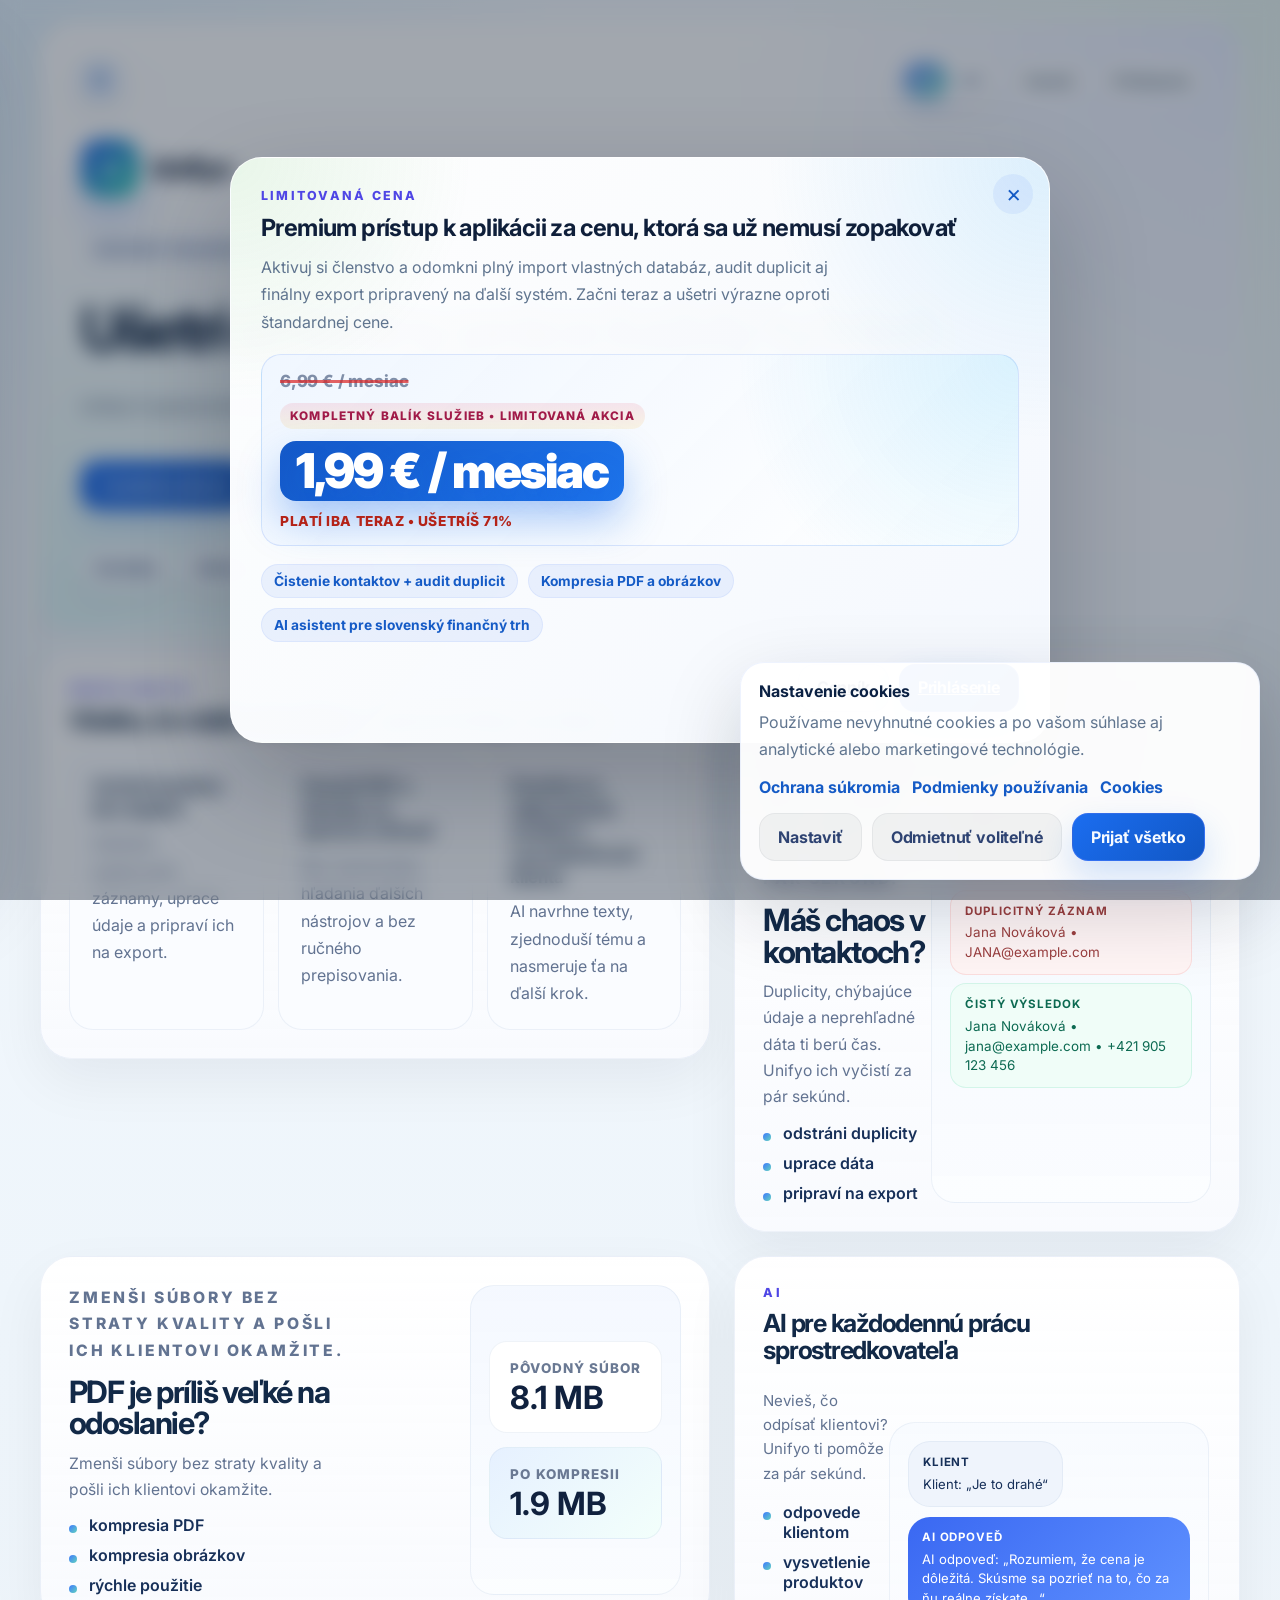
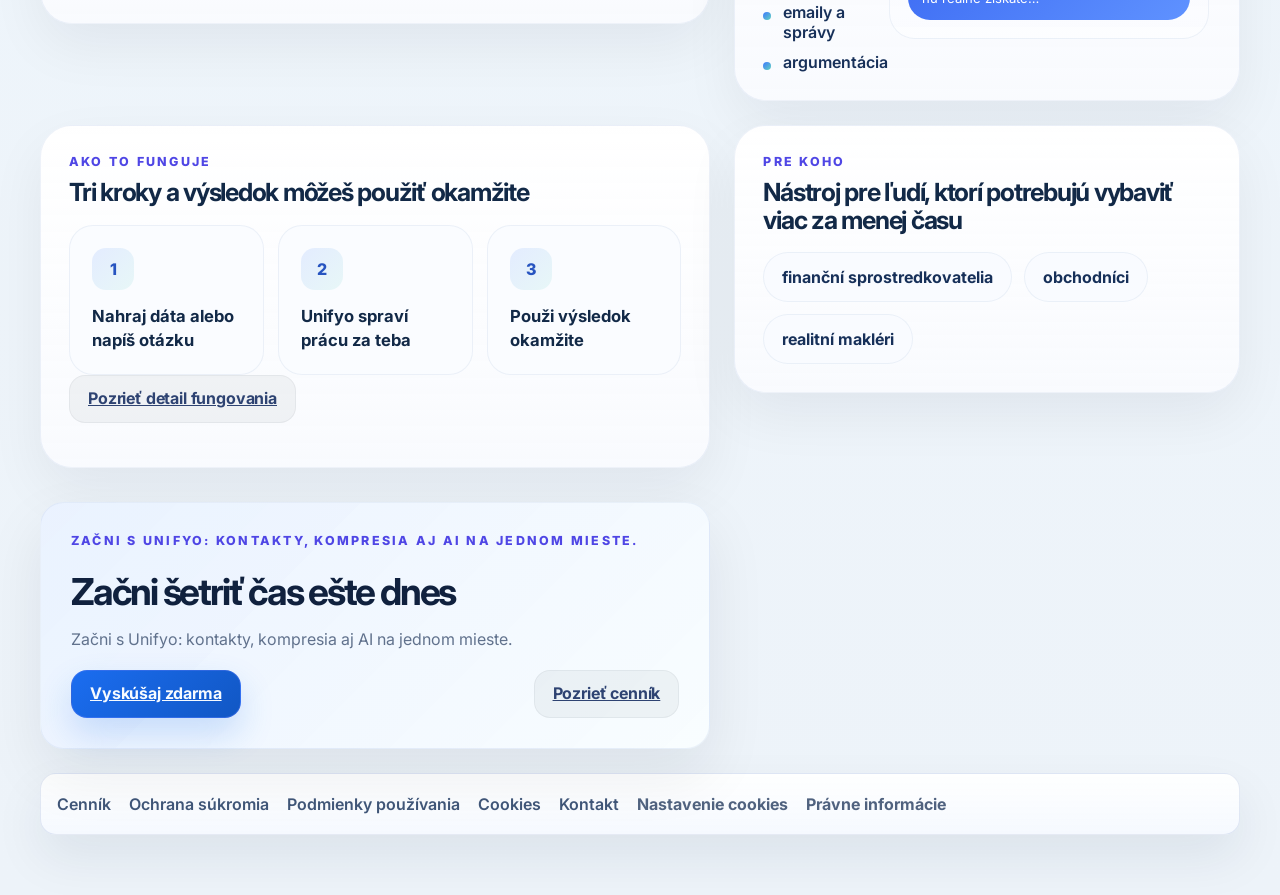
==== commit f6238811: "Refine homepage contact and AI promo layout" ====
--- a/index.html
+++ b/index.html
@@ -122,7 +122,7 @@
           </div>
         </section>
 
-        <section class="marketing-section service-split">
+        <section class="marketing-section service-split service-split--contacts">
           <div class="service-split__copy">
             <p class="section-kicker">Kontakty</p>
             <h2>Máš chaos v kontaktoch?</h2>
@@ -134,15 +134,24 @@
             </ul>
           </div>
           <div class="service-split__visual">
-            <div class="service-preview">
-              <div class="service-preview__row service-preview__row--bad">Jana Nováková • jana@example.com</div>
-              <div class="service-preview__row service-preview__row--bad">Jana Nováková • JANA@example.com</div>
-              <div class="service-preview__row service-preview__row--good">Jana Nováková • jana@example.com • +421 905 123 456</div>
-            </div>
-          </div>
-        </section>
-
-        <section class="marketing-section service-split">
+            <div class="service-preview service-preview--contacts">
+              <div class="service-preview__row service-preview__row--bad">
+                <strong>Duplicitný záznam</strong>
+                <span>Jana Nováková • jana@example.com</span>
+              </div>
+              <div class="service-preview__row service-preview__row--bad">
+                <strong>Duplicitný záznam</strong>
+                <span>Jana Nováková • JANA@example.com</span>
+              </div>
+              <div class="service-preview__row service-preview__row--good">
+                <strong>Čistý výsledok</strong>
+                <span>Jana Nováková • jana@example.com • +421 905 123 456</span>
+              </div>
+            </div>
+          </div>
+        </section>
+
+        <section class="marketing-section service-split service-split--files">
           <div class="service-split__copy">
             <p class="section-kicker">Súbory</p>
             <h2>PDF je príliš veľké na odoslanie?</h2>
@@ -187,10 +196,12 @@
             <div class="ai-sales-block__example">
               <div class="chat-snippet">
                 <div class="chat-snippet__message chat-snippet__message--user">
-                  <span>Klient: „Je to drahé“</span>
+                  <strong>Klient</strong>
+                  <span>„Je to drahé“</span>
                 </div>
                 <div class="chat-snippet__message chat-snippet__message--assistant">
-                  <span>AI odpoveď: „Rozumiem, že cena je dôležitá. Skúsme sa pozrieť na to, čo za ňu reálne získate…“</span>
+                  <strong>AI odpoveď</strong>
+                  <span>„Rozumiem, že cena je dôležitá. Pozrime sa spolu na to, čo za ňu klient reálne získa…“</span>
                 </div>
               </div>
             </div>
--- a/styles.css
+++ b/styles.css
@@ -7182,8 +7182,9 @@
 }
 
 .ai-shell--workspace {
-  gap: 14px;
-  padding: 14px;
+  gap: 12px;
+  padding: 12px;
+  grid-template-columns: 320px minmax(0, 1fr);
 }
 
 .ai-sidebar,
@@ -7200,7 +7201,9 @@
 }
 
 .ai-sidebar {
-  padding: 16px;
+  padding: 14px;
+  grid-template-rows: auto minmax(0, 1fr) auto;
+  gap: 12px;
 }
 
 .ai-workspace {
@@ -7247,8 +7250,8 @@
 }
 
 .ai-workspace__topbar {
-  padding: 2px 4px 10px;
-  gap: 12px;
+  padding: 0 2px 8px;
+  gap: 10px;
 }
 
 .ai-workspace__eyebrow {
@@ -7257,16 +7260,29 @@
 }
 
 .ai-workspace__summary h1 {
-  font-size: 0.94rem;
-  line-height: 1.1;
+  font-size: 0.92rem;
+  line-height: 1.15;
   min-height: 0;
-  max-height: 34px;
+  max-height: 32px;
   margin: 0;
-  width: min(100%, 520px);
+  width: min(100%, 480px);
   white-space: nowrap;
   text-overflow: ellipsis;
   overflow: hidden;
   display: block;
+}
+
+#aiChatHeadline {
+  font-size: 0.92rem !important;
+  line-height: 1.15 !important;
+  min-height: 0 !important;
+  max-height: 32px;
+  width: min(100%, 480px);
+  max-width: min(100%, 480px);
+  margin: 0;
+  white-space: nowrap;
+  overflow: hidden;
+  text-overflow: ellipsis;
 }
 
 .ai-workspace__actions {
@@ -7290,7 +7306,7 @@
 }
 
 .ai-chatboard {
-  gap: 10px;
+  gap: 8px;
 }
 
 .ai-chatboard__feed {
@@ -7299,15 +7315,16 @@
 }
 
 .ai-empty-state {
-  width: min(100%, 760px);
-  padding: 22px 22px 20px;
-  border-radius: 28px;
+  width: min(100%, 680px);
+  padding: 18px 18px 16px;
+  border-radius: 24px;
   background: rgba(255, 255, 255, 0.9);
   border: 1px solid rgba(193, 212, 255, 0.18);
 }
 
 .ai-empty-state h3 {
-  font-size: 1.2rem;
+  font-size: 1rem;
+  line-height: 1.2;
 }
 
 .ai-message__bubble {
@@ -7323,11 +7340,11 @@
 }
 
 .ai-message--assistant .ai-message__bubble {
-  max-width: min(88%, 1040px);
+  max-width: min(92%, 1040px);
 }
 
 .ai-message--user .ai-message__bubble {
-  max-width: min(72%, 760px);
+  max-width: min(70%, 720px);
   background:
     linear-gradient(135deg, rgba(68, 114, 250, 0.82), rgba(93, 172, 255, 0.68)),
     rgba(63, 110, 244, 0.74);
@@ -7347,6 +7364,11 @@
 
 .ai-message__content strong,
 .ai-message__content b {
+  color: #10213e;
+}
+
+.ai-message--user .ai-message__content strong,
+.ai-message--user .ai-message__content b {
   color: #ffffff;
 }
 
@@ -7400,7 +7422,7 @@
 
 .ai-thread-item strong {
   display: block;
-  font-size: 0.84rem;
+  font-size: 0.82rem;
   line-height: 1.35;
   white-space: nowrap;
   overflow: hidden;
@@ -7408,8 +7430,8 @@
 }
 
 .ai-thread-item span {
-  font-size: 0.78rem;
-  line-height: 1.45;
+  font-size: 0.77rem;
+  line-height: 1.42;
 }
 
 .ai-thread-item small {
@@ -7417,35 +7439,152 @@
 }
 
 .ai-quick-actions-grid {
-  gap: 8px;
+  display: block;
 }
 
 .ai-quick-action--stack {
-  gap: 5px;
-}
-
-.ai-quick-action--stack strong {
-  font-size: 0.8rem;
-}
-
-.ai-quick-action--stack span {
-  font-size: 0.72rem;
-  line-height: 1.4;
+  gap: 4px;
+  min-height: 0;
+  padding: 9px 11px;
+  border-radius: 14px;
+  font-size: 0.78rem;
+}
+
+.ai-quick-action--chip {
+  min-height: 34px;
+  padding: 8px 12px;
+  font-size: 0.76rem;
 }
 
 .ai-workbench-tools {
-  padding: 10px 12px;
+  padding: 6px 8px 0;
   border-radius: 20px;
 }
 
 .ai-workbench-tools__copy p {
-  font-size: 0.78rem;
+  font-size: 0.74rem;
 }
 
 .ai-empty-state__hero p,
 .ai-empty-panel__item,
 .ai-example-chip {
-  font-size: 0.8rem;
+  font-size: 0.78rem;
+}
+
+.ai-empty-state__grid {
+  grid-template-columns: minmax(0, 1fr) minmax(240px, 0.9fr);
+  gap: 12px;
+  margin-top: 14px;
+}
+
+.ai-empty-panel {
+  gap: 8px;
+  padding: 14px;
+  border-radius: 18px;
+}
+
+.ai-sidebar__section:first-of-type {
+  grid-template-rows: auto minmax(0, 1fr);
+}
+
+.ai-sidebar__section--prompts {
+  align-content: start;
+  padding-top: 0;
+}
+
+.ai-thread-list {
+  gap: 8px;
+  padding-right: 2px;
+}
+
+.ai-thread-item {
+  min-height: 78px;
+  padding: 13px 14px 12px;
+}
+
+.ai-quick-action-bar {
+  gap: 6px;
+  flex-wrap: nowrap;
+  overflow-x: auto;
+  padding-bottom: 2px;
+}
+
+.ai-quick-action-bar > * {
+  flex: 0 0 auto;
+}
+
+.ai-actions-rollup {
+  position: relative;
+}
+
+.ai-actions-rollup summary {
+  list-style: none;
+  cursor: pointer;
+}
+
+.ai-actions-rollup summary::-webkit-details-marker {
+  display: none;
+}
+
+.ai-actions-rollup--chip summary,
+.ai-actions-rollup--stack summary {
+  display: inline-flex;
+  align-items: center;
+  gap: 8px;
+  min-height: 34px;
+  padding: 8px 12px;
+  border-radius: 999px;
+  border: 1px solid rgba(173, 189, 220, 0.24);
+  background: rgba(255, 255, 255, 0.92);
+  color: #173059;
+  font-size: 0.76rem;
+  font-weight: 700;
+}
+
+.ai-actions-rollup--stack {
+  display: block;
+}
+
+.ai-actions-rollup--stack summary {
+  width: 100%;
+  justify-content: space-between;
+  border-radius: 16px;
+  min-height: 40px;
+}
+
+.ai-actions-rollup summary::after {
+  content: "⌄";
+  font-size: 0.74rem;
+  color: #6c7f9b;
+}
+
+.ai-actions-rollup__menu {
+  display: grid;
+  gap: 8px;
+}
+
+.ai-actions-rollup--chip .ai-actions-rollup__menu {
+  position: absolute;
+  top: calc(100% + 8px);
+  left: 0;
+  z-index: 8;
+  min-width: 240px;
+  padding: 10px;
+  border-radius: 18px;
+  border: 1px solid rgba(190, 209, 255, 0.2);
+  background: rgba(255, 255, 255, 0.96);
+  box-shadow: 0 18px 44px rgba(15, 23, 42, 0.1);
+  backdrop-filter: blur(18px);
+}
+
+.ai-actions-rollup--stack .ai-actions-rollup__menu {
+  margin-top: 8px;
+  padding-top: 2px;
+}
+
+.ai-actions-rollup--stack .ai-quick-action--stack {
+  width: 100%;
+  justify-content: flex-start;
 }
 
 .ai-page .button,
@@ -7535,12 +7674,14 @@
   right: 20px;
   bottom: 20px;
   z-index: 32;
-  width: min(360px, calc(100vw - 24px));
-  padding: 14px 16px 14px;
-  border-radius: 24px;
-  border: 1px solid rgba(122, 151, 214, 0.16);
-  background: linear-gradient(180deg, rgba(255, 255, 255, 0.92), rgba(246, 250, 255, 0.88));
-  box-shadow: 0 26px 58px rgba(12, 24, 43, 0.16);
+  width: min(332px, calc(100vw - 24px));
+  padding: 16px 18px;
+  border-radius: 28px;
+  border: 1px solid rgba(122, 151, 214, 0.18);
+  background:
+    radial-gradient(circle at top right, rgba(83, 142, 255, 0.14), transparent 42%),
+    linear-gradient(180deg, rgba(255, 255, 255, 0.96), rgba(246, 250, 255, 0.92));
+  box-shadow: 0 26px 58px rgba(12, 24, 43, 0.14);
   backdrop-filter: blur(24px);
 }
 
@@ -7562,43 +7703,96 @@
 }
 
 .landing-mini-cta__eyebrow {
-  display: block;
-  margin-bottom: 4px;
+  display: inline-flex;
+  align-items: center;
+  width: fit-content;
+  margin-bottom: 8px;
+  padding: 5px 10px;
+  border-radius: 999px;
+  background: rgba(67, 111, 218, 0.08);
   color: #436fda;
   font-size: 0.72rem;
   font-weight: 800;
-  letter-spacing: 0.12em;
+  letter-spacing: 0.1em;
   text-transform: uppercase;
 }
 
 .landing-mini-cta__price {
+  display: grid;
+  gap: 4px;
+  margin-bottom: 10px;
+}
+
+.landing-mini-cta__price strong {
+  color: #1747b3;
+  font-size: 1.72rem;
+  line-height: 0.98;
+}
+
+.landing-mini-cta__price span {
+  color: #8e5a5a;
+  font-size: 0.84rem;
+  text-decoration: line-through;
+}
+
+.landing-mini-cta p {
+  margin: 0 0 14px;
+  color: #59708f;
+  font-size: 0.86rem;
+  line-height: 1.5;
+}
+
+.landing-mini-cta .button {
+  width: 100%;
+}
+
+.auth-offer-note {
+  margin: 4px 0 14px;
+  padding: 12px 14px;
+  border-radius: 18px;
+  border: 1px solid rgba(122, 151, 214, 0.16);
+  background:
+    radial-gradient(circle at top right, rgba(83, 142, 255, 0.12), transparent 44%),
+    linear-gradient(180deg, rgba(255, 255, 255, 0.94), rgba(246, 250, 255, 0.9));
+}
+
+.auth-offer-note__label {
+  display: inline-flex;
+  width: fit-content;
+  padding: 4px 9px;
+  border-radius: 999px;
+  background: rgba(67, 111, 218, 0.08);
+  color: #436fda;
+  font-size: 0.7rem;
+  font-weight: 800;
+  letter-spacing: 0.1em;
+  text-transform: uppercase;
+}
+
+.auth-offer-note__price {
   display: flex;
   align-items: baseline;
   gap: 10px;
-  margin-bottom: 8px;
-}
-
-.landing-mini-cta__price strong {
+  margin-top: 8px;
+}
+
+.auth-offer-note__price strong {
   color: #1747b3;
-  font-size: 1.55rem;
+  font-size: 1.18rem;
   line-height: 1;
 }
 
-.landing-mini-cta__price span {
+.auth-offer-note__price span {
   color: #8e5a5a;
-  font-size: 0.9rem;
+  font-size: 0.84rem;
   text-decoration: line-through;
 }
 
-.landing-mini-cta p {
-  margin: 0 0 12px;
+.auth-offer-note p {
+  margin: 8px 0 0;
   color: #59708f;
-  font-size: 0.92rem;
-  line-height: 1.55;
-}
-
-.landing-mini-cta .button {
-  width: 100%;
+  font-size: 0.84rem;
+  line-height: 1.45;
 }
 
 @media (max-width: 1240px) {
@@ -7613,6 +7807,21 @@
 }
 
 @media (max-width: 760px) {
+  .service-split,
+  .service-split--contacts,
+  .service-split--files,
+  .ai-sales-block {
+    grid-template-columns: 1fr;
+  }
+
+  .service-preview--contacts,
+  .service-preview--files,
+  .chat-snippet {
+    max-width: 100%;
+    justify-self: stretch;
+    margin-left: 0;
+  }
+
   .ai-thread-titlebar {
     align-items: flex-start;
     flex-direction: row;
@@ -7678,6 +7887,11 @@
 
   .contact-page .hero__main--wide h1 {
     font-size: clamp(1.8rem, 10vw, 2.5rem);
+  }
+
+  .service-preview__row,
+  .chat-snippet__message {
+    font-size: 0.8rem;
   }
 }
 
@@ -7815,9 +8029,17 @@
 
 .service-split {
   display: grid;
-  grid-template-columns: minmax(0, 1.05fr) minmax(340px, 0.95fr);
-  gap: 18px;
+  grid-template-columns: minmax(0, 1.08fr) minmax(300px, 0.82fr);
+  gap: 16px;
   align-items: stretch;
+}
+
+.service-split--contacts {
+  grid-template-columns: minmax(0, 1.12fr) minmax(280px, 0.72fr);
+}
+
+.service-split--files {
+  grid-template-columns: minmax(0, 1.02fr) minmax(320px, 0.88fr);
 }
 
 .service-split__copy {
@@ -7877,22 +8099,40 @@
 
 .service-preview {
   display: grid;
-  gap: 10px;
+  gap: 8px;
   min-height: 100%;
-  padding: 22px;
+  padding: 18px;
   border: 1px solid rgba(184, 198, 224, 0.22);
   background:
     linear-gradient(180deg, rgba(244, 248, 255, 0.96), rgba(251, 253, 255, 0.92)),
     rgba(251, 253, 255, 0.92);
 }
 
+.service-preview--contacts {
+  align-content: center;
+  max-width: 360px;
+  justify-self: end;
+}
+
 .service-preview__row {
-  padding: 15px 16px;
+  padding: 12px 14px;
   border-radius: 16px;
-  font-size: 0.9rem;
-  line-height: 1.5;
+  font-size: 0.84rem;
+  line-height: 1.45;
   color: #173059;
   overflow-wrap: anywhere;
+}
+
+.service-preview__row strong {
+  display: block;
+  margin-bottom: 4px;
+  font-size: 0.72rem;
+  letter-spacing: 0.08em;
+  text-transform: uppercase;
+}
+
+.service-preview__row span {
+  display: block;
 }
 
 .service-preview__row--bad {
@@ -7910,6 +8150,8 @@
 .service-preview--files {
   align-content: center;
   gap: 14px;
+  max-width: 360px;
+  justify-self: end;
 }
 
 .file-meter {
@@ -7941,32 +8183,37 @@
 
 .ai-sales-block {
   display: grid;
-  grid-template-columns: minmax(0, 0.92fr) minmax(360px, 1.08fr);
-  gap: 18px;
+  grid-template-columns: minmax(0, 0.98fr) minmax(320px, 0.86fr);
+  gap: 16px;
   padding: 6px 0 0;
-  align-items: stretch;
+  align-items: center;
 }
 
 .ai-sales-block__copy > p {
   margin: 0 0 14px;
   color: #627391;
-  font-size: 0.98rem;
-  line-height: 1.68;
-  max-width: 34ch;
+  font-size: 0.94rem;
+  line-height: 1.62;
+  max-width: 30ch;
 }
 
 .ai-sales-block__copy {
   min-width: 0;
+  display: grid;
+  align-content: center;
+  gap: 2px;
 }
 
 .ai-sales-block__example {
   min-width: 0;
+  display: grid;
+  align-items: center;
 }
 
 .chat-snippet {
   display: grid;
-  gap: 12px;
-  padding: 22px;
+  gap: 10px;
+  padding: 18px;
   border-radius: 26px;
   border: 1px solid rgba(184, 198, 224, 0.22);
   background:
@@ -7974,14 +8221,25 @@
     rgba(252, 253, 255, 0.92);
   min-height: 100%;
   align-content: center;
+  max-width: 360px;
+  margin-left: auto;
 }
 
 .chat-snippet__message {
-  max-width: 84%;
-  padding: 14px 16px;
+  max-width: min(100%, 320px);
+  padding: 12px 14px;
   border-radius: 22px;
-  line-height: 1.58;
-  font-size: 0.92rem;
+  line-height: 1.48;
+  font-size: 0.82rem;
+  overflow-wrap: anywhere;
+}
+
+.chat-snippet__message strong {
+  display: block;
+  margin-bottom: 4px;
+  font-size: 0.72rem;
+  letter-spacing: 0.08em;
+  text-transform: uppercase;
 }
 
 .chat-snippet__message--user {
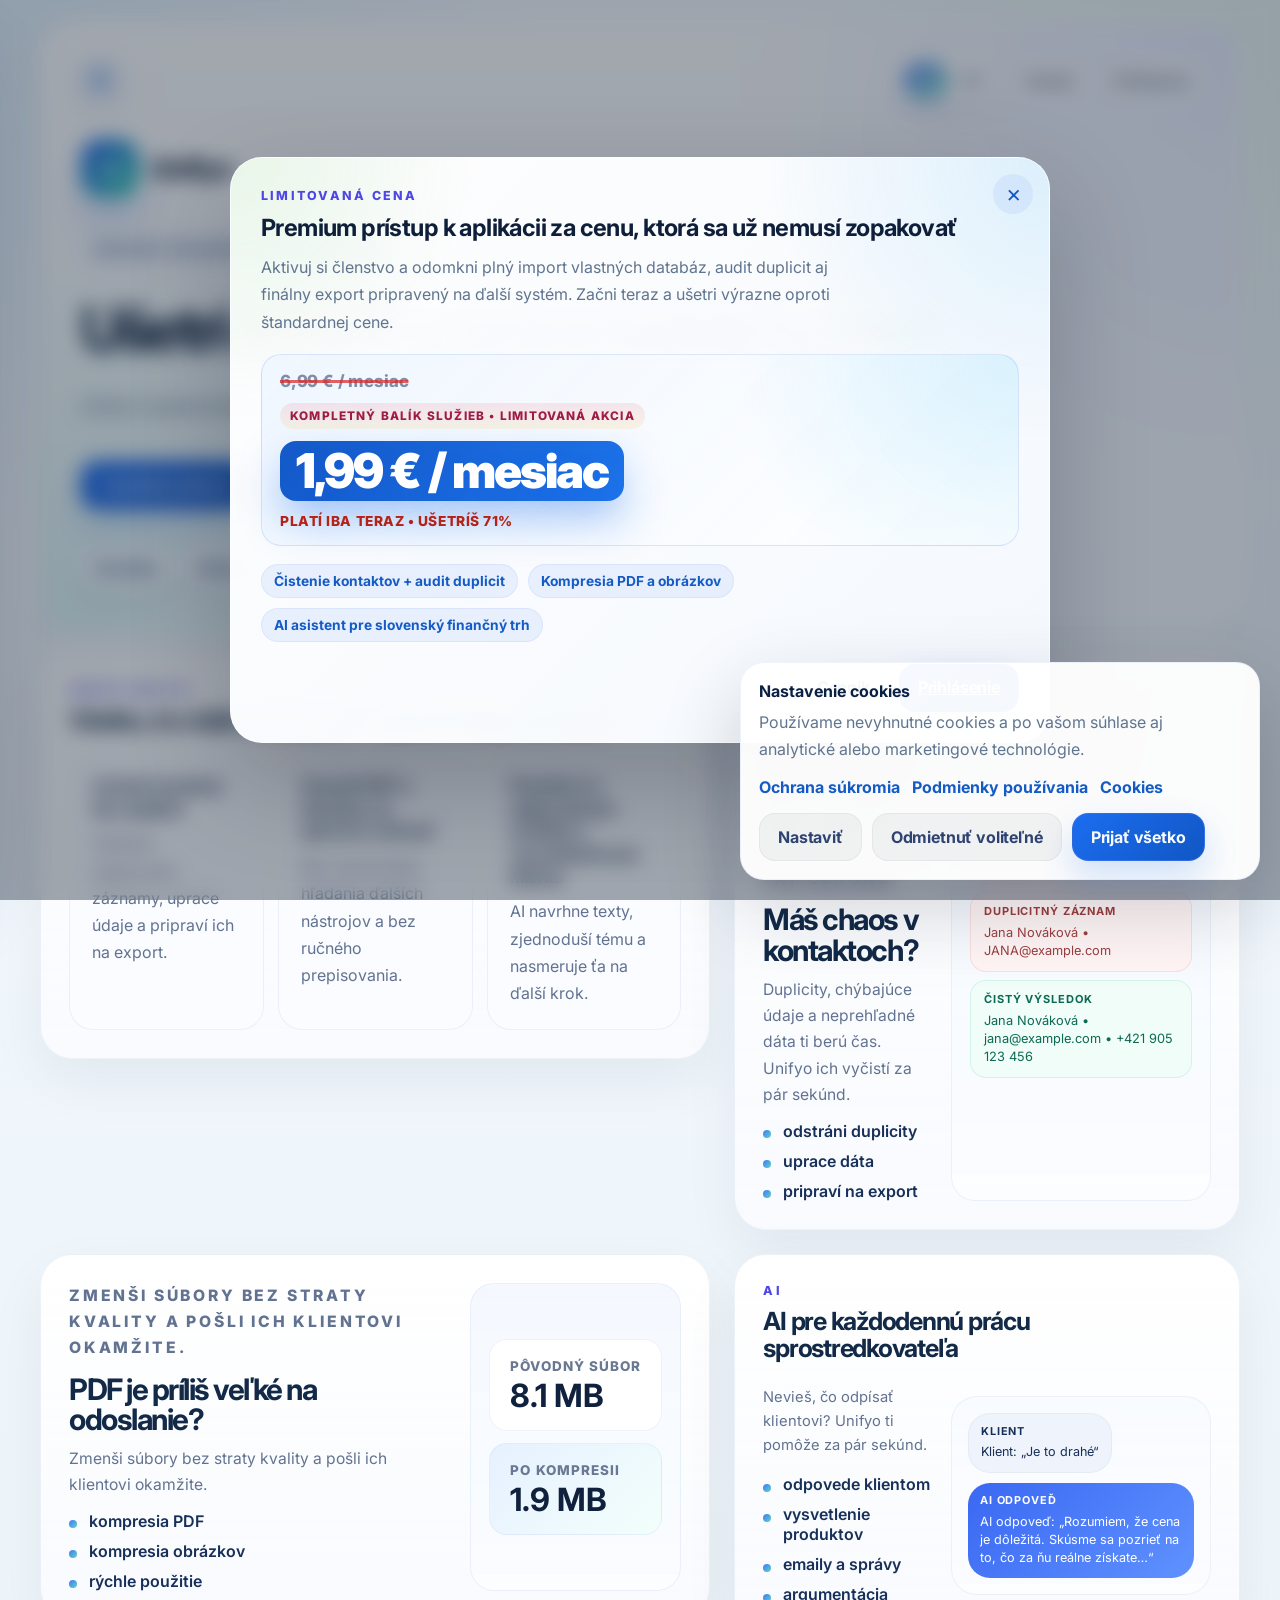
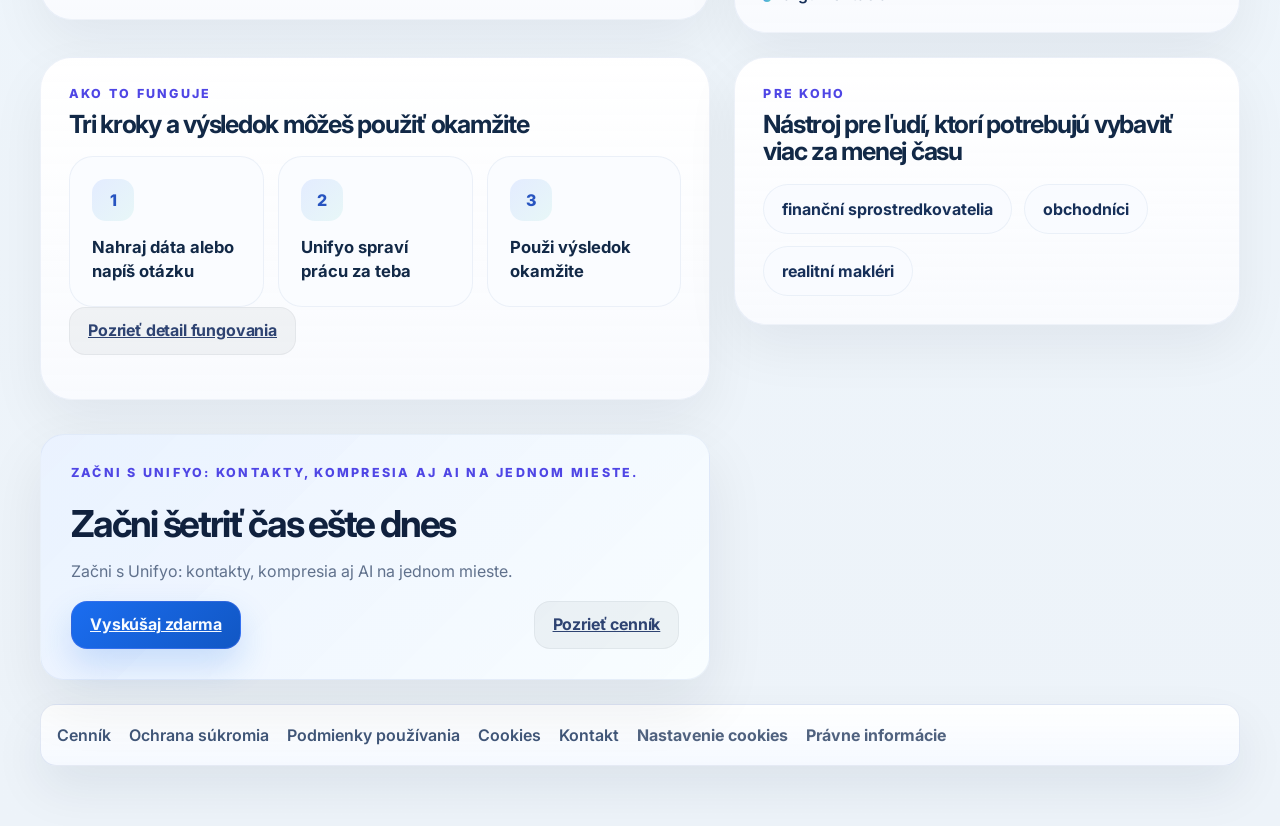
==== commit 83256fba: "Fix homepage cards and AI language UX" ====
--- a/index.html
+++ b/index.html
@@ -122,7 +122,7 @@
           </div>
         </section>
 
-        <section class="marketing-section service-split service-split--contacts">
+        <section class="marketing-section service-split service-split--contacts service-section--contacts">
           <div class="service-split__copy">
             <p class="section-kicker">Kontakty</p>
             <h2>Máš chaos v kontaktoch?</h2>
@@ -151,7 +151,7 @@
           </div>
         </section>
 
-        <section class="marketing-section service-split service-split--files">
+        <section class="marketing-section service-split service-split--files service-section--files">
           <div class="service-split__copy">
             <p class="section-kicker">Súbory</p>
             <h2>PDF je príliš veľké na odoslanie?</h2>
@@ -338,18 +338,18 @@
       { selector: ".feature-stack__card:nth-of-type(2) p", text: { sk: "Bez zbytočného hľadania ďalších nástrojov a bez ručného prepisovania.", en: "No need to search for extra tools and no manual rewriting." } },
       { selector: ".feature-stack__card:nth-of-type(3) strong", text: { sk: "Pomôže ti s odpoveďami, emailmi a vysvetlením pre klienta", en: "Helps with replies, emails and client explanations" } },
       { selector: ".feature-stack__card:nth-of-type(3) p", text: { sk: "AI navrhne texty, zjednoduší tému a nasmeruje ťa na ďalší krok.", en: "AI drafts texts, simplifies the topic and suggests the next step." } },
-      { selector: ".service-split:nth-of-type(2) .service-split__copy .section-kicker", text: { sk: "Kontakty", en: "Contacts" } },
-      { selector: ".service-split:nth-of-type(2) .service-split__copy h2", text: { sk: "Máš chaos v kontaktoch?", en: "Is your contact database messy?" } },
-      { selector: ".service-split:nth-of-type(2) .service-split__copy > p", text: { sk: "Duplicity, chýbajúce údaje a neprehľadné dáta ti berú čas. Unifyo ich vyčistí za pár sekúnd.", en: "Duplicates, missing fields and messy data steal your time. Unifyo cleans them in seconds." } },
-      { selector: ".service-split:nth-of-type(2) .service-bullets li:nth-of-type(1)", text: { sk: "odstráni duplicity", en: "removes duplicates" } },
-      { selector: ".service-split:nth-of-type(2) .service-bullets li:nth-of-type(2)", text: { sk: "uprace dáta", en: "cleans the data" } },
-      { selector: ".service-split:nth-of-type(2) .service-bullets li:nth-of-type(3)", text: { sk: "pripraví na export", en: "prepares it for export" } },
-      { selector: ".service-split:nth-of-type(3) .service-split__copy .section-kicker", text: { sk: "Súbory", en: "Files" } },
-      { selector: ".service-split:nth-of-type(3) .service-split__copy h2", text: { sk: "PDF je príliš veľké na odoslanie?", en: "Is the PDF too large to send?" } },
-      { selector: ".service-split:nth-of-type(3) .service-split__copy > p", text: { sk: "Zmenši súbory bez straty kvality a pošli ich klientovi okamžite.", en: "Compress files without losing quality and send them to the client immediately." } },
-      { selector: ".service-split:nth-of-type(3) .service-bullets li:nth-of-type(1)", text: { sk: "kompresia PDF", en: "PDF compression" } },
-      { selector: ".service-split:nth-of-type(3) .service-bullets li:nth-of-type(2)", text: { sk: "kompresia obrázkov", en: "image compression" } },
-      { selector: ".service-split:nth-of-type(3) .service-bullets li:nth-of-type(3)", text: { sk: "rýchle použitie", en: "fast workflow" } },
+      { selector: ".service-section--contacts .service-split__copy .section-kicker", text: { sk: "Kontakty", en: "Contacts" } },
+      { selector: ".service-section--contacts .service-split__copy h2", text: { sk: "Máš chaos v kontaktoch?", en: "Is your contact database messy?" } },
+      { selector: ".service-section--contacts .service-split__copy > p", text: { sk: "Duplicity, chýbajúce údaje a neprehľadné dáta ti berú čas. Unifyo ich vyčistí za pár sekúnd.", en: "Duplicates, missing fields and messy data steal your time. Unifyo cleans them in seconds." } },
+      { selector: ".service-section--contacts .service-bullets li:nth-of-type(1)", text: { sk: "odstráni duplicity", en: "removes duplicates" } },
+      { selector: ".service-section--contacts .service-bullets li:nth-of-type(2)", text: { sk: "uprace dáta", en: "cleans the data" } },
+      { selector: ".service-section--contacts .service-bullets li:nth-of-type(3)", text: { sk: "pripraví na export", en: "prepares it for export" } },
+      { selector: ".service-section--files .service-split__copy .section-kicker", text: { sk: "Súbory", en: "Files" } },
+      { selector: ".service-section--files .service-split__copy h2", text: { sk: "PDF je príliš veľké na odoslanie?", en: "Is the PDF too large to send?" } },
+      { selector: ".service-section--files .service-split__copy > p", text: { sk: "Zmenši súbory bez straty kvality a pošli ich klientovi okamžite.", en: "Compress files without losing quality and send them to the client immediately." } },
+      { selector: ".service-section--files .service-bullets li:nth-of-type(1)", text: { sk: "kompresia PDF", en: "PDF compression" } },
+      { selector: ".service-section--files .service-bullets li:nth-of-type(2)", text: { sk: "kompresia obrázkov", en: "image compression" } },
+      { selector: ".service-section--files .service-bullets li:nth-of-type(3)", text: { sk: "rýchle použitie", en: "fast workflow" } },
       { selector: ".marketing-section--ai .section-kicker", text: { sk: "AI", en: "AI" } },
       { selector: ".marketing-section--ai h2", text: { sk: "AI pre každodennú prácu sprostredkovateľa", en: "AI for the daily work of an intermediary" } },
       { selector: ".ai-sales-block__copy > p", text: { sk: "Nevieš, čo odpísať klientovi? Unifyo ti pomôže za pár sekúnd.", en: "Not sure what to reply to a client? Unifyo helps in seconds." } },
--- a/styles.css
+++ b/styles.css
@@ -7273,16 +7273,17 @@
 }
 
 #aiChatHeadline {
-  font-size: 0.92rem !important;
+  font-size: 0.84rem !important;
   line-height: 1.15 !important;
   min-height: 0 !important;
-  max-height: 32px;
-  width: min(100%, 480px);
-  max-width: min(100%, 480px);
+  max-height: 28px;
+  width: min(100%, 420px);
+  max-width: min(100%, 420px);
   margin: 0;
   white-space: nowrap;
   overflow: hidden;
   text-overflow: ellipsis;
+  letter-spacing: -0.01em;
 }
 
 .ai-workspace__actions {
@@ -7315,15 +7316,15 @@
 }
 
 .ai-empty-state {
-  width: min(100%, 680px);
-  padding: 18px 18px 16px;
-  border-radius: 24px;
+  width: min(100%, 640px);
+  padding: 15px 15px 14px;
+  border-radius: 20px;
   background: rgba(255, 255, 255, 0.9);
   border: 1px solid rgba(193, 212, 255, 0.18);
 }
 
 .ai-empty-state h3 {
-  font-size: 1rem;
+  font-size: 0.92rem;
   line-height: 1.2;
 }
 
@@ -7490,16 +7491,18 @@
 .ai-sidebar__section--prompts {
   align-content: start;
   padding-top: 0;
+  gap: 8px;
 }
 
 .ai-thread-list {
   gap: 8px;
   padding-right: 2px;
+  min-height: 260px;
 }
 
 .ai-thread-item {
-  min-height: 78px;
-  padding: 13px 14px 12px;
+  min-height: 88px;
+  padding: 14px 15px 13px;
 }
 
 .ai-quick-action-bar {
@@ -7507,6 +7510,7 @@
   flex-wrap: nowrap;
   overflow-x: auto;
   padding-bottom: 2px;
+  justify-content: flex-start;
 }
 
 .ai-quick-action-bar > * {
@@ -7531,13 +7535,13 @@
   display: inline-flex;
   align-items: center;
   gap: 8px;
-  min-height: 34px;
-  padding: 8px 12px;
+  min-height: 32px;
+  padding: 7px 11px;
   border-radius: 999px;
   border: 1px solid rgba(173, 189, 220, 0.24);
   background: rgba(255, 255, 255, 0.92);
   color: #173059;
-  font-size: 0.76rem;
+  font-size: 0.74rem;
   font-weight: 700;
 }
 
@@ -7674,8 +7678,8 @@
   right: 20px;
   bottom: 20px;
   z-index: 32;
-  width: min(332px, calc(100vw - 24px));
-  padding: 16px 18px;
+  width: min(352px, calc(100vw - 24px));
+  padding: 16px 18px 18px;
   border-radius: 28px;
   border: 1px solid rgba(122, 151, 214, 0.18);
   background:
@@ -7718,15 +7722,17 @@
 }
 
 .landing-mini-cta__price {
-  display: grid;
-  gap: 4px;
+  display: flex;
+  flex-wrap: wrap;
+  align-items: baseline;
+  gap: 6px 10px;
   margin-bottom: 10px;
 }
 
 .landing-mini-cta__price strong {
   color: #1747b3;
-  font-size: 1.72rem;
-  line-height: 0.98;
+  font-size: 1.56rem;
+  line-height: 1;
 }
 
 .landing-mini-cta__price span {
@@ -7739,7 +7745,13 @@
   margin: 0 0 14px;
   color: #59708f;
   font-size: 0.86rem;
-  line-height: 1.5;
+  line-height: 1.56;
+  overflow-wrap: anywhere;
+}
+
+.chooser-deal-mini__action {
+  width: 100%;
+  margin-top: 10px;
 }
 
 .landing-mini-cta .button {
@@ -8029,17 +8041,17 @@
 
 .service-split {
   display: grid;
-  grid-template-columns: minmax(0, 1.08fr) minmax(300px, 0.82fr);
-  gap: 16px;
+  grid-template-columns: minmax(0, 1fr) minmax(280px, 0.78fr);
+  gap: 18px;
   align-items: stretch;
 }
 
 .service-split--contacts {
-  grid-template-columns: minmax(0, 1.12fr) minmax(280px, 0.72fr);
+  grid-template-columns: minmax(0, 1fr) minmax(260px, 0.72fr);
 }
 
 .service-split--files {
-  grid-template-columns: minmax(0, 1.02fr) minmax(320px, 0.88fr);
+  grid-template-columns: minmax(0, 1fr) minmax(260px, 0.72fr);
 }
 
 .service-split__copy {
@@ -8052,7 +8064,7 @@
 .service-split__copy h2 {
   margin: 0;
   color: #122947;
-  font-size: clamp(1.9rem, 2.4vw, 2.7rem);
+  font-size: clamp(1.85rem, 2.25vw, 2.5rem);
   line-height: 1.02;
   letter-spacing: -0.05em;
 }
@@ -8110,15 +8122,15 @@
 
 .service-preview--contacts {
   align-content: center;
-  max-width: 360px;
+  max-width: 320px;
   justify-self: end;
 }
 
 .service-preview__row {
-  padding: 12px 14px;
+  padding: 11px 13px;
   border-radius: 16px;
-  font-size: 0.84rem;
-  line-height: 1.45;
+  font-size: 0.8rem;
+  line-height: 1.42;
   color: #173059;
   overflow-wrap: anywhere;
 }
@@ -8126,7 +8138,7 @@
 .service-preview__row strong {
   display: block;
   margin-bottom: 4px;
-  font-size: 0.72rem;
+  font-size: 0.69rem;
   letter-spacing: 0.08em;
   text-transform: uppercase;
 }
@@ -8149,8 +8161,8 @@
 
 .service-preview--files {
   align-content: center;
-  gap: 14px;
-  max-width: 360px;
+  gap: 12px;
+  max-width: 320px;
   justify-self: end;
 }
 
@@ -8183,7 +8195,7 @@
 
 .ai-sales-block {
   display: grid;
-  grid-template-columns: minmax(0, 0.98fr) minmax(320px, 0.86fr);
+  grid-template-columns: minmax(0, 1fr) minmax(260px, 0.78fr);
   gap: 16px;
   padding: 6px 0 0;
   align-items: center;
@@ -8192,9 +8204,9 @@
 .ai-sales-block__copy > p {
   margin: 0 0 14px;
   color: #627391;
-  font-size: 0.94rem;
+  font-size: 0.92rem;
   line-height: 1.62;
-  max-width: 30ch;
+  max-width: 34ch;
 }
 
 .ai-sales-block__copy {
@@ -8213,7 +8225,7 @@
 .chat-snippet {
   display: grid;
   gap: 10px;
-  padding: 18px;
+  padding: 16px;
   border-radius: 26px;
   border: 1px solid rgba(184, 198, 224, 0.22);
   background:
@@ -8221,23 +8233,23 @@
     rgba(252, 253, 255, 0.92);
   min-height: 100%;
   align-content: center;
-  max-width: 360px;
+  max-width: 320px;
   margin-left: auto;
 }
 
 .chat-snippet__message {
-  max-width: min(100%, 320px);
-  padding: 12px 14px;
+  max-width: min(100%, 288px);
+  padding: 10px 12px;
   border-radius: 22px;
-  line-height: 1.48;
-  font-size: 0.82rem;
+  line-height: 1.45;
+  font-size: 0.79rem;
   overflow-wrap: anywhere;
 }
 
 .chat-snippet__message strong {
   display: block;
   margin-bottom: 4px;
-  font-size: 0.72rem;
+  font-size: 0.68rem;
   letter-spacing: 0.08em;
   text-transform: uppercase;
 }
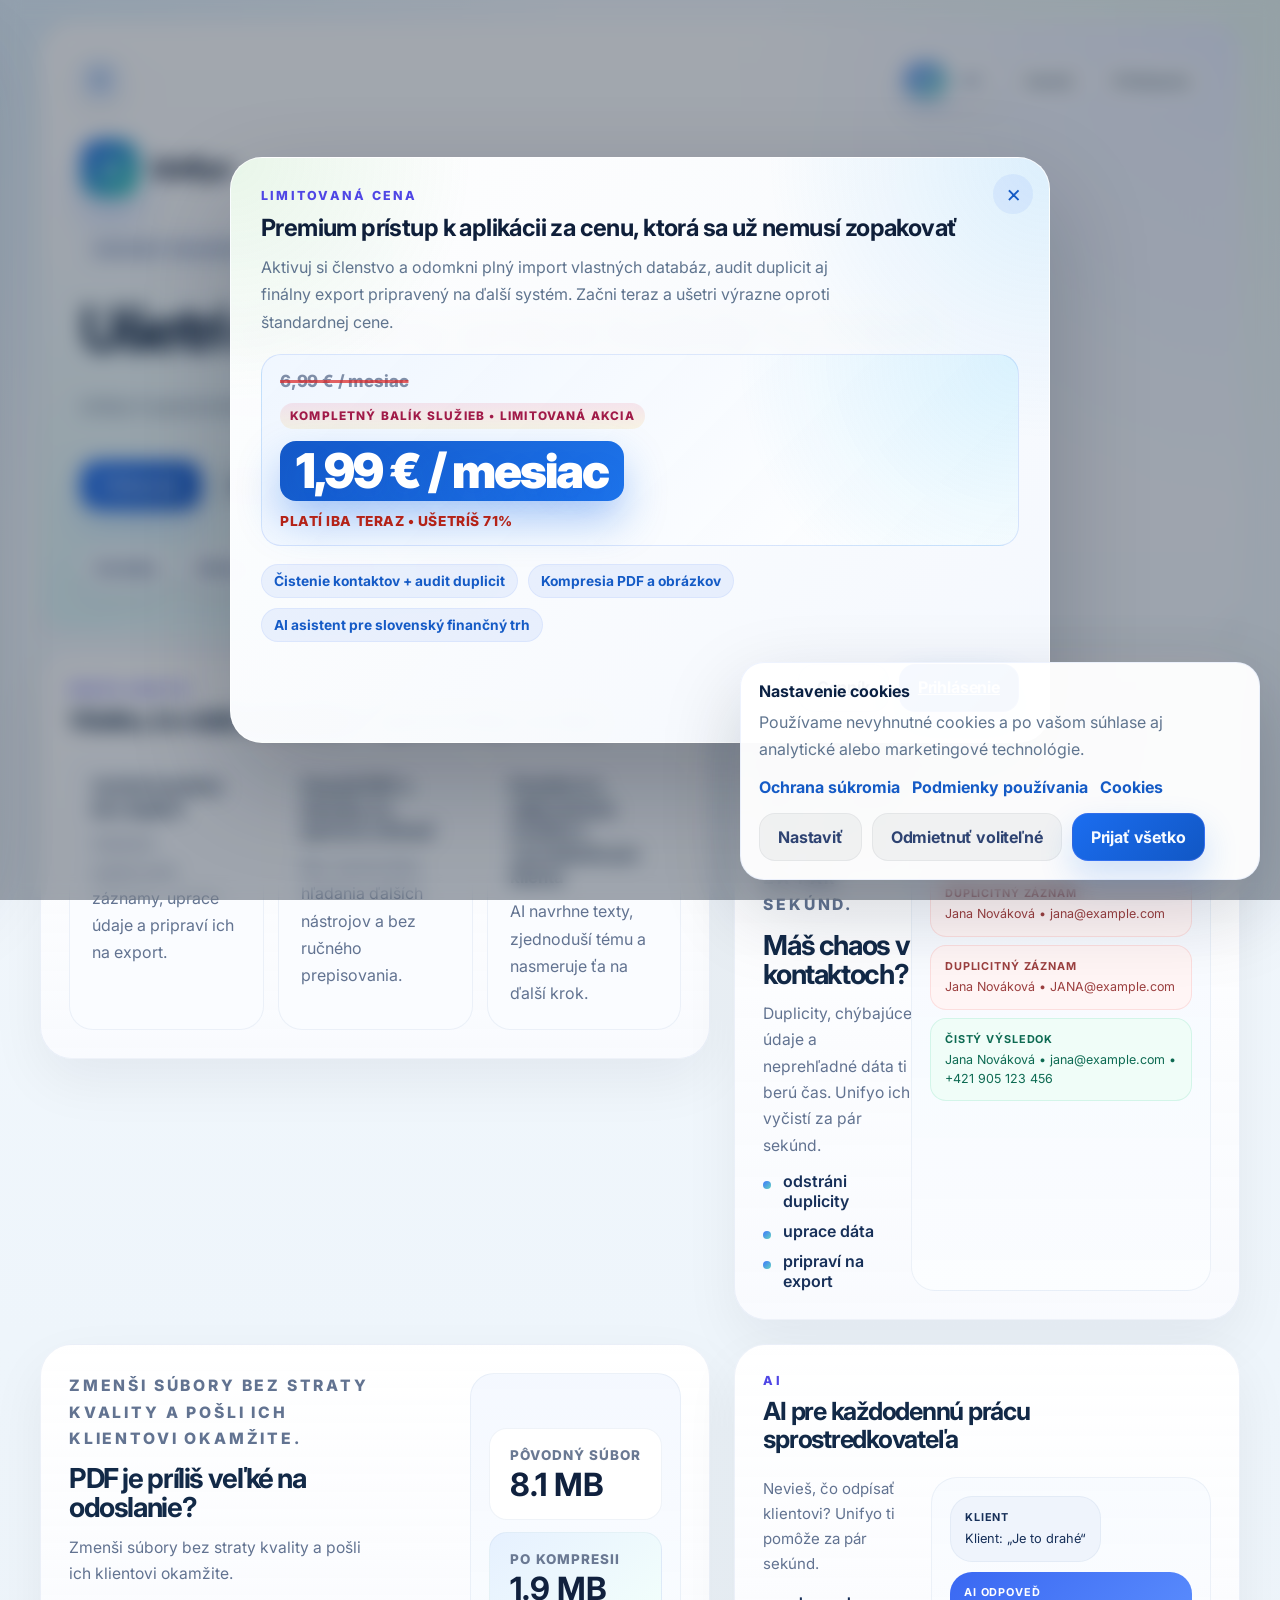
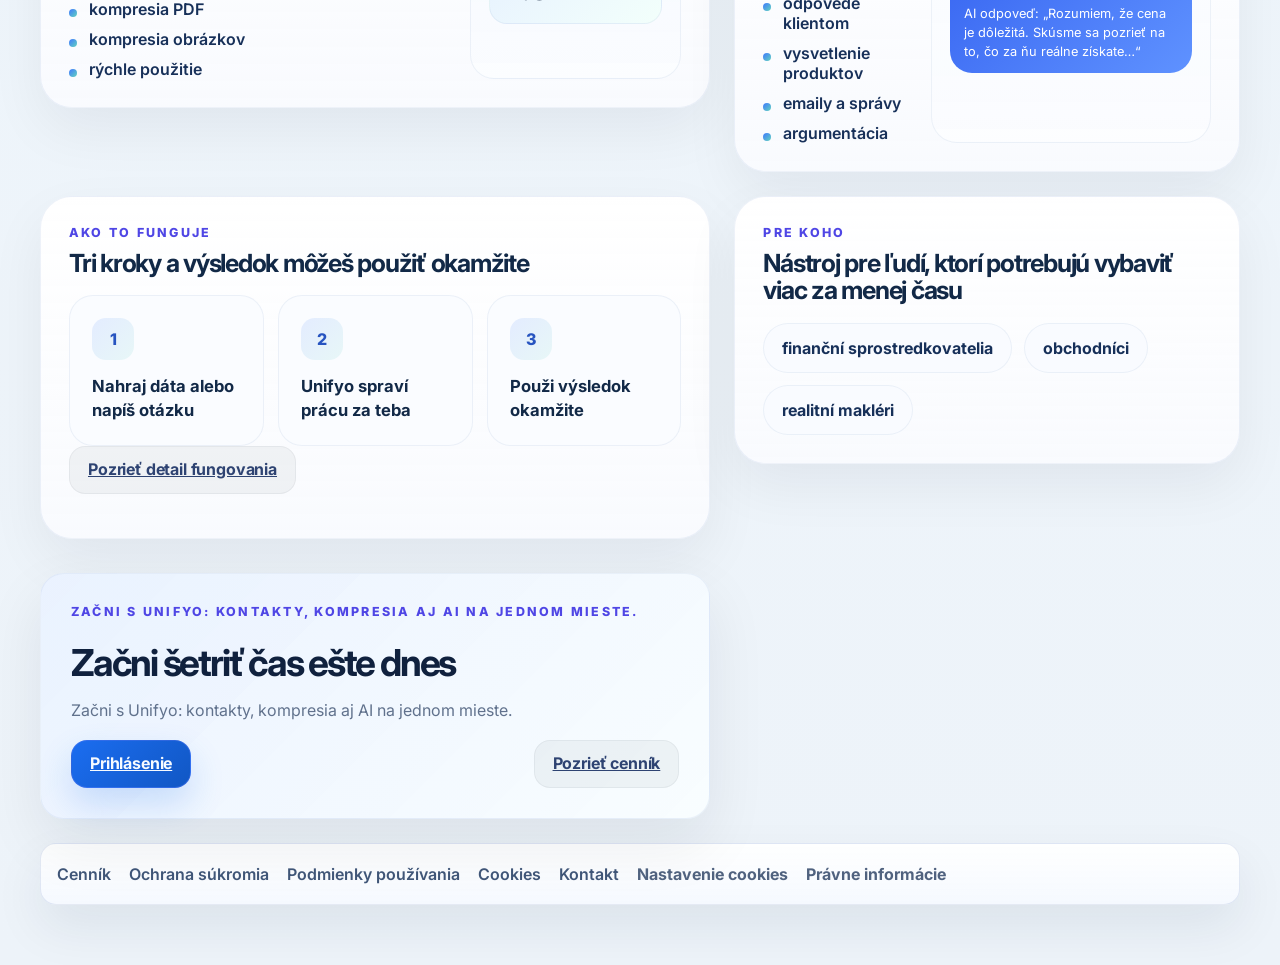
==== commit cb1e3def: "Polish homepage cards and compact AI workspace" ====
--- a/index.html
+++ b/index.html
@@ -84,7 +84,7 @@
               <h1>Ušetri si hodiny práce každý týždeň</h1>
               <p class="hero__lede">Unifyo ti uprace kontakty, zmenší súbory a pomôže komunikovať s klientmi pomocou AI — všetko v jednom nástroji.</p>
               <div class="hero__actions">
-                <a id="homePrimaryCta" class="button button--primary js-auth-entry" href="/app.html" data-auth-href="/app.html" data-guest-href="/app.html" data-auth-label="Otvoriť aplikáciu" data-guest-label="Vyskúšaj zdarma">Vyskúšaj zdarma</a>
+                <a id="homePrimaryCta" class="button button--primary js-auth-entry" href="/app.html" data-auth-href="/app.html" data-guest-href="/app.html" data-auth-label="Otvoriť aplikáciu" data-guest-label="Prihlásenie">Prihlásenie</a>
                 <a class="button button--ghost" href="/how-it-works.html">Ako to funguje</a>
               </div>
               <div class="hero__microproof">
@@ -254,7 +254,7 @@
             <h2>Začni šetriť čas ešte dnes</h2>
             <p>Začni s Unifyo: kontakty, kompresia aj AI na jednom mieste.</p>
             <div class="toolbar toolbar--compact">
-              <a class="button button--primary js-auth-entry" href="/app.html" data-auth-href="/app.html" data-guest-href="/app.html" data-auth-label="Otvoriť aplikáciu" data-guest-label="Vyskúšaj zdarma">Vyskúšaj zdarma</a>
+              <a class="button button--primary js-auth-entry" href="/app.html" data-auth-href="/app.html" data-guest-href="/app.html" data-auth-label="Otvoriť aplikáciu" data-guest-label="Prihlásenie">Prihlásenie</a>
               <a class="button button--ghost" href="/pricing.html">Pozrieť cenník</a>
             </div>
           </div>
@@ -324,7 +324,7 @@
       { selector: ".hero__eyebrow", text: { sk: "Moderný pracovný nástroj pre prax", en: "Modern work tool for daily practice" } },
       { selector: ".hero__main--wide h1", text: { sk: "Ušetri si hodiny práce každý týždeň", en: "Save hours of work every week" } },
       { selector: ".hero__lede", text: { sk: "Unifyo ti uprace kontakty, zmenší súbory a pomôže komunikovať s klientmi pomocou AI — všetko v jednom nástroji.", en: "Unifyo cleans your contacts, compresses files and helps you communicate with clients using AI — all in one tool." } },
-      { selector: "#homePrimaryCta", text: { sk: "Vyskúšaj zdarma", en: "Try it free" } },
+      { selector: "#homePrimaryCta", text: { sk: "Prihlásenie", en: "Sign in" } },
       { selector: ".hero__actions .button--ghost", text: { sk: "Ako to funguje", en: "How it works" } },
       { selector: ".hero__microproof span:nth-of-type(1)", text: { sk: "Kontakty", en: "Contacts" } },
       { selector: ".hero__microproof span:nth-of-type(2)", text: { sk: "Súbory", en: "Files" } },
@@ -373,7 +373,7 @@
       { selector: "#zacni-s-unifyo .section-kicker", text: { sk: "Začni dnes", en: "Start today" } },
       { selector: "#zacni-s-unifyo h2", text: { sk: "Začni šetriť čas ešte dnes", en: "Start saving time today" } },
       { selector: "#zacni-s-unifyo p", text: { sk: "Začni s Unifyo: kontakty, kompresia aj AI na jednom mieste.", en: "Start with Unifyo: contacts, compression and AI in one place." } },
-      { selector: "#zacni-s-unifyo .button--primary", text: { sk: "Vyskúšaj zdarma", en: "Try it free" } },
+      { selector: "#zacni-s-unifyo .button--primary", text: { sk: "Prihlásenie", en: "Sign in" } },
       { selector: ".site-footer a:nth-of-type(1)", text: { sk: "Cenník", en: "Pricing" } },
       { selector: ".site-footer a:nth-of-type(2)", text: { sk: "Ochrana súkromia", en: "Privacy" } },
       { selector: ".site-footer a:nth-of-type(3)", text: { sk: "Podmienky používania", en: "Terms" } },
--- a/styles.css
+++ b/styles.css
@@ -6968,15 +6968,15 @@
   display: flex;
   align-items: flex-start;
   gap: 10px;
-  min-height: 34px;
-  max-height: 34px;
+  min-height: 28px;
+  max-height: 28px;
   overflow: hidden;
 }
 
 .ai-workspace__microcopy {
   margin: 6px 0 0;
   color: #8da2cc;
-  font-size: 0.74rem;
+  font-size: 0.7rem;
   line-height: 1.42;
   max-width: 640px;
 }
@@ -7201,13 +7201,13 @@
 }
 
 .ai-sidebar {
-  padding: 14px;
+  padding: 12px;
   grid-template-rows: auto minmax(0, 1fr) auto;
-  gap: 12px;
+  gap: 10px;
 }
 
 .ai-workspace {
-  padding: 14px;
+  padding: 12px;
 }
 
 .ai-sidebar__brand {
@@ -7223,8 +7223,9 @@
 }
 
 .ai-sidebar__new {
-  min-height: 44px;
-  border-radius: 16px;
+  min-height: 40px;
+  border-radius: 14px;
+  font-size: 0.92rem;
 }
 
 .ai-thread-item,
@@ -7250,8 +7251,8 @@
 }
 
 .ai-workspace__topbar {
-  padding: 0 2px 8px;
-  gap: 10px;
+  padding: 0 2px 4px;
+  gap: 8px;
 }
 
 .ai-workspace__eyebrow {
@@ -7273,12 +7274,12 @@
 }
 
 #aiChatHeadline {
-  font-size: 0.84rem !important;
+  font-size: 0.8rem !important;
   line-height: 1.15 !important;
   min-height: 0 !important;
   max-height: 28px;
-  width: min(100%, 420px);
-  max-width: min(100%, 420px);
+  width: min(100%, 360px);
+  max-width: min(100%, 360px);
   margin: 0;
   white-space: nowrap;
   overflow: hidden;
@@ -7316,7 +7317,7 @@
 }
 
 .ai-empty-state {
-  width: min(100%, 640px);
+  width: min(100%, 760px);
   padding: 15px 15px 14px;
   border-radius: 20px;
   background: rgba(255, 255, 255, 0.9);
@@ -7326,6 +7327,22 @@
 .ai-empty-state h3 {
   font-size: 0.92rem;
   line-height: 1.2;
+}
+
+.ai-empty-state__hero {
+  display: grid;
+  gap: 8px;
+}
+
+.ai-empty-state__hero p {
+  margin: 0;
+}
+
+.ai-empty-state__actions {
+  display: flex;
+  flex-wrap: wrap;
+  gap: 8px;
+  margin-top: 10px;
 }
 
 .ai-message__bubble {
@@ -7423,16 +7440,21 @@
 
 .ai-thread-item strong {
   display: block;
-  font-size: 0.82rem;
+  font-size: 0.8rem;
   line-height: 1.35;
-  white-space: nowrap;
+  display: -webkit-box;
+  -webkit-line-clamp: 2;
+  -webkit-box-orient: vertical;
   overflow: hidden;
-  text-overflow: ellipsis;
 }
 
 .ai-thread-item span {
-  font-size: 0.77rem;
-  line-height: 1.42;
+  font-size: 0.75rem;
+  line-height: 1.4;
+  display: -webkit-box;
+  -webkit-line-clamp: 2;
+  -webkit-box-orient: vertical;
+  overflow: hidden;
 }
 
 .ai-thread-item small {
@@ -7458,12 +7480,8 @@
 }
 
 .ai-workbench-tools {
-  padding: 6px 8px 0;
-  border-radius: 20px;
-}
-
-.ai-workbench-tools__copy p {
-  font-size: 0.74rem;
+  padding: 2px 6px 0;
+  border-radius: 16px;
 }
 
 .ai-empty-state__hero p,
@@ -7472,15 +7490,9 @@
   font-size: 0.78rem;
 }
 
-.ai-empty-state__grid {
-  grid-template-columns: minmax(0, 1fr) minmax(240px, 0.9fr);
-  gap: 12px;
-  margin-top: 14px;
-}
-
 .ai-empty-panel {
   gap: 8px;
-  padding: 14px;
+  padding: 10px 12px;
   border-radius: 18px;
 }
 
@@ -7491,24 +7503,23 @@
 .ai-sidebar__section--prompts {
   align-content: start;
   padding-top: 0;
-  gap: 8px;
+  gap: 6px;
 }
 
 .ai-thread-list {
   gap: 8px;
   padding-right: 2px;
-  min-height: 260px;
+  min-height: 360px;
 }
 
 .ai-thread-item {
-  min-height: 88px;
-  padding: 14px 15px 13px;
+  min-height: 94px;
+  padding: 14px 14px 13px;
 }
 
 .ai-quick-action-bar {
   gap: 6px;
-  flex-wrap: nowrap;
-  overflow-x: auto;
+  flex-wrap: wrap;
   padding-bottom: 2px;
   justify-content: flex-start;
 }
@@ -7565,25 +7576,31 @@
 .ai-actions-rollup__menu {
   display: grid;
   gap: 8px;
+  z-index: 18;
 }
 
 .ai-actions-rollup--chip .ai-actions-rollup__menu {
   position: absolute;
   top: calc(100% + 8px);
   left: 0;
-  z-index: 8;
-  min-width: 240px;
+  z-index: 24;
+  min-width: 220px;
+  max-width: 280px;
   padding: 10px;
   border-radius: 18px;
-  border: 1px solid rgba(190, 209, 255, 0.2);
-  background: rgba(255, 255, 255, 0.96);
+  border: 1px solid rgba(190, 209, 255, 0.28);
+  background: rgba(255, 255, 255, 0.995);
   box-shadow: 0 18px 44px rgba(15, 23, 42, 0.1);
   backdrop-filter: blur(18px);
 }
 
 .ai-actions-rollup--stack .ai-actions-rollup__menu {
   margin-top: 8px;
-  padding-top: 2px;
+  padding: 10px;
+  border-radius: 18px;
+  border: 1px solid rgba(190, 209, 255, 0.24);
+  background: rgba(255, 255, 255, 0.98);
+  box-shadow: 0 18px 44px rgba(15, 23, 42, 0.08);
 }
 
 .ai-actions-rollup--stack .ai-quick-action--stack {
@@ -7673,13 +7690,43 @@
   overflow-wrap: anywhere;
 }
 
+.ai-message__source {
+  display: inline-flex;
+  align-items: center;
+  gap: 8px;
+  margin-top: 10px;
+  padding: 6px 10px;
+  border-radius: 999px;
+  background: rgba(244, 248, 255, 0.92);
+  border: 1px solid rgba(190, 209, 255, 0.24);
+  color: #5b6f8d;
+  font-size: 0.72rem;
+}
+
+.ai-message__source a {
+  color: #1d63dc;
+  text-decoration: none;
+  font-weight: 700;
+}
+
+.ai-source-pill {
+  display: inline-flex;
+  align-items: center;
+  padding: 3px 8px;
+  border-radius: 999px;
+  background: rgba(94, 208, 168, 0.14);
+  color: #16725a;
+  font-size: 0.7rem;
+  font-weight: 700;
+}
+
 .landing-mini-cta {
   position: fixed;
   right: 20px;
   bottom: 20px;
   z-index: 32;
-  width: min(352px, calc(100vw - 24px));
-  padding: 16px 18px 18px;
+  width: min(332px, calc(100vw - 24px));
+  padding: 16px 16px 16px;
   border-radius: 28px;
   border: 1px solid rgba(122, 151, 214, 0.18);
   background:
@@ -7731,7 +7778,7 @@
 
 .landing-mini-cta__price strong {
   color: #1747b3;
-  font-size: 1.56rem;
+  font-size: 1.42rem;
   line-height: 1;
 }
 
@@ -7742,10 +7789,10 @@
 }
 
 .landing-mini-cta p {
-  margin: 0 0 14px;
+  margin: 0 18px 14px 0;
   color: #59708f;
-  font-size: 0.86rem;
-  line-height: 1.56;
+  font-size: 0.82rem;
+  line-height: 1.52;
   overflow-wrap: anywhere;
 }
 
@@ -8047,11 +8094,11 @@
 }
 
 .service-split--contacts {
-  grid-template-columns: minmax(0, 1fr) minmax(260px, 0.72fr);
+  grid-template-columns: minmax(0, 1.08fr) minmax(300px, 0.82fr);
 }
 
 .service-split--files {
-  grid-template-columns: minmax(0, 1fr) minmax(260px, 0.72fr);
+  grid-template-columns: minmax(0, 1.04fr) minmax(280px, 0.8fr);
 }
 
 .service-split__copy {
@@ -8064,8 +8111,8 @@
 .service-split__copy h2 {
   margin: 0;
   color: #122947;
-  font-size: clamp(1.85rem, 2.25vw, 2.5rem);
-  line-height: 1.02;
+  font-size: clamp(1.72rem, 2vw, 2.28rem);
+  line-height: 1.06;
   letter-spacing: -0.05em;
 }
 
@@ -8122,15 +8169,15 @@
 
 .service-preview--contacts {
   align-content: center;
-  max-width: 320px;
+  max-width: 360px;
   justify-self: end;
 }
 
 .service-preview__row {
-  padding: 11px 13px;
+  padding: 12px 14px;
   border-radius: 16px;
-  font-size: 0.8rem;
-  line-height: 1.42;
+  font-size: 0.78rem;
+  line-height: 1.5;
   color: #173059;
   overflow-wrap: anywhere;
 }
@@ -8138,7 +8185,7 @@
 .service-preview__row strong {
   display: block;
   margin-bottom: 4px;
-  font-size: 0.69rem;
+  font-size: 0.68rem;
   letter-spacing: 0.08em;
   text-transform: uppercase;
 }
@@ -8162,7 +8209,7 @@
 .service-preview--files {
   align-content: center;
   gap: 12px;
-  max-width: 320px;
+  max-width: 340px;
   justify-self: end;
 }
 
@@ -8195,18 +8242,18 @@
 
 .ai-sales-block {
   display: grid;
-  grid-template-columns: minmax(0, 1fr) minmax(260px, 0.78fr);
-  gap: 16px;
+  grid-template-columns: minmax(0, 1.02fr) minmax(280px, 0.84fr);
+  gap: 18px;
   padding: 6px 0 0;
-  align-items: center;
+  align-items: stretch;
 }
 
 .ai-sales-block__copy > p {
   margin: 0 0 14px;
   color: #627391;
-  font-size: 0.92rem;
-  line-height: 1.62;
-  max-width: 34ch;
+  font-size: 0.94rem;
+  line-height: 1.66;
+  max-width: 48ch;
 }
 
 .ai-sales-block__copy {
@@ -8219,30 +8266,30 @@
 .ai-sales-block__example {
   min-width: 0;
   display: grid;
-  align-items: center;
+  align-items: stretch;
 }
 
 .chat-snippet {
   display: grid;
   gap: 10px;
-  padding: 16px;
+  padding: 18px;
   border-radius: 26px;
   border: 1px solid rgba(184, 198, 224, 0.22);
   background:
     linear-gradient(180deg, rgba(248, 251, 255, 0.96), rgba(252, 253, 255, 0.92)),
     rgba(252, 253, 255, 0.92);
   min-height: 100%;
-  align-content: center;
-  max-width: 320px;
+  align-content: start;
+  max-width: 360px;
   margin-left: auto;
 }
 
 .chat-snippet__message {
-  max-width: min(100%, 288px);
-  padding: 10px 12px;
+  max-width: min(100%, 316px);
+  padding: 12px 14px;
   border-radius: 22px;
-  line-height: 1.45;
-  font-size: 0.79rem;
+  line-height: 1.5;
+  font-size: 0.8rem;
   overflow-wrap: anywhere;
 }
 
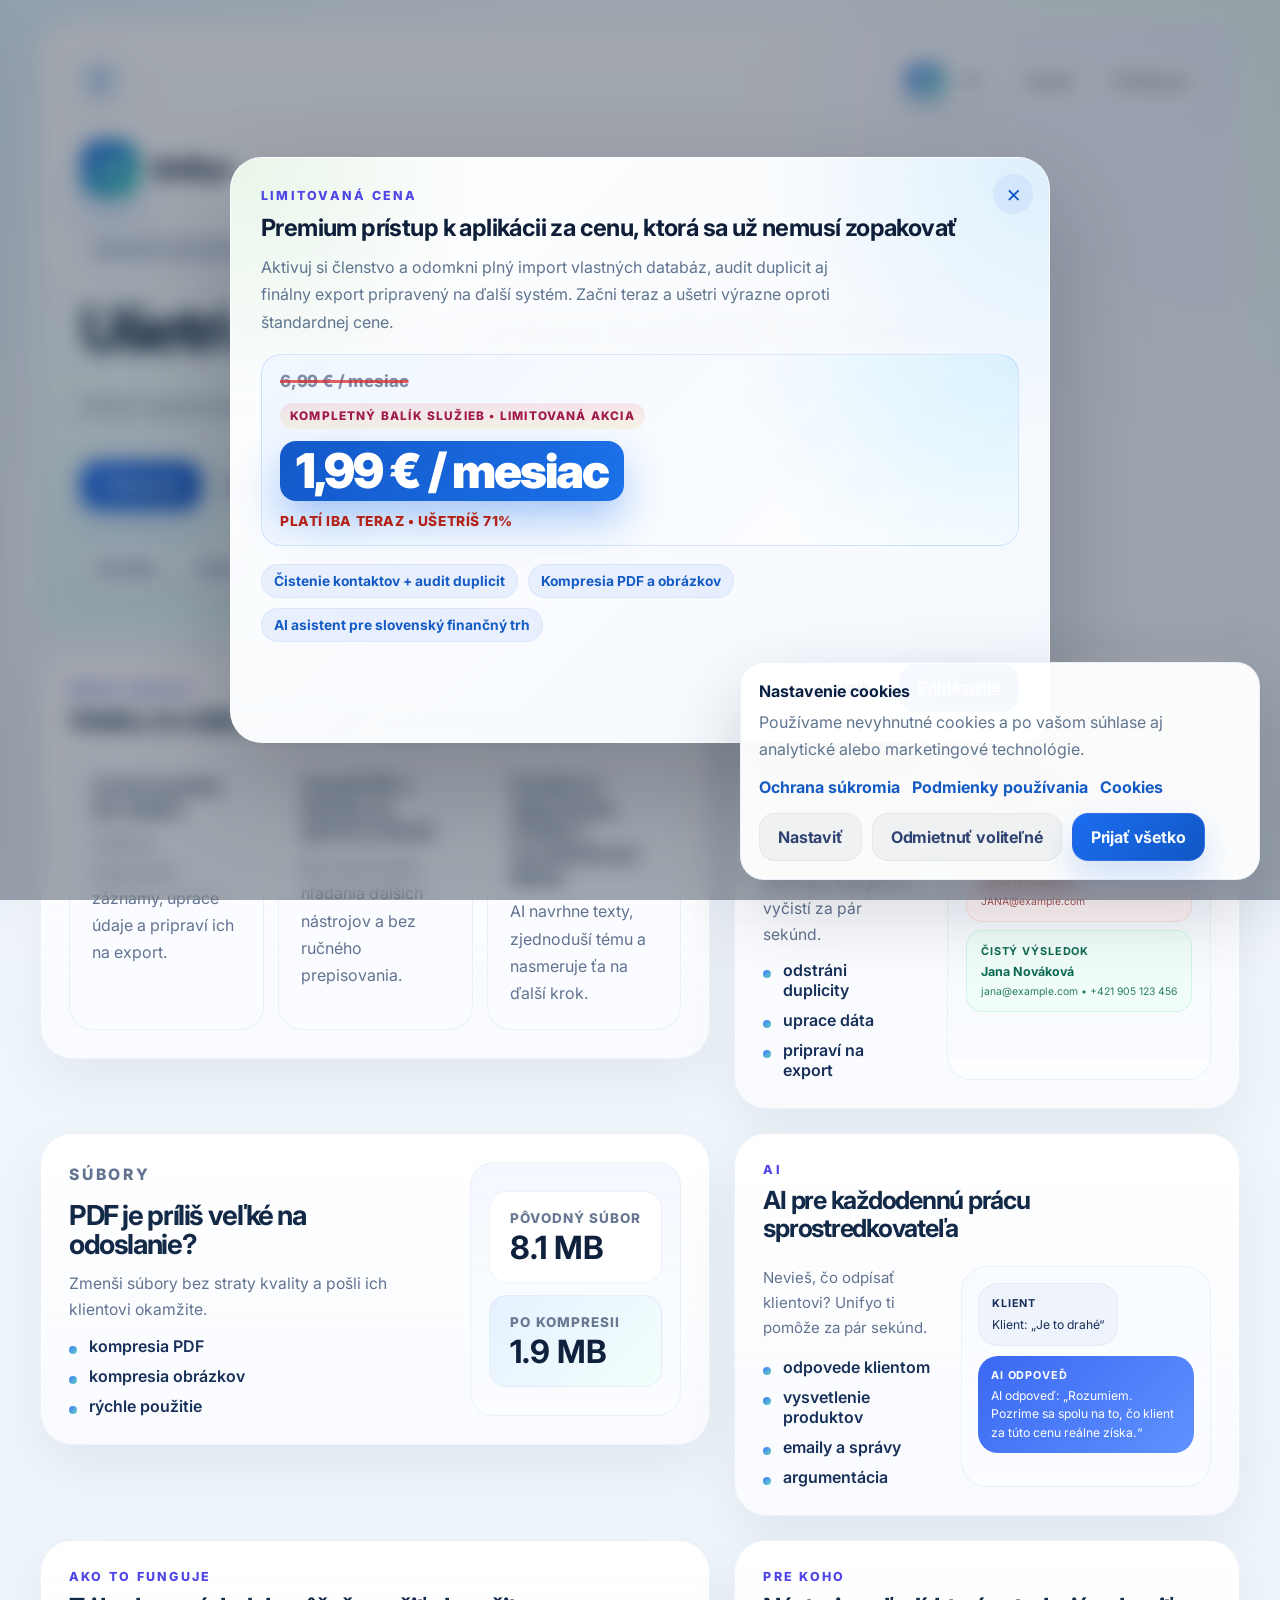
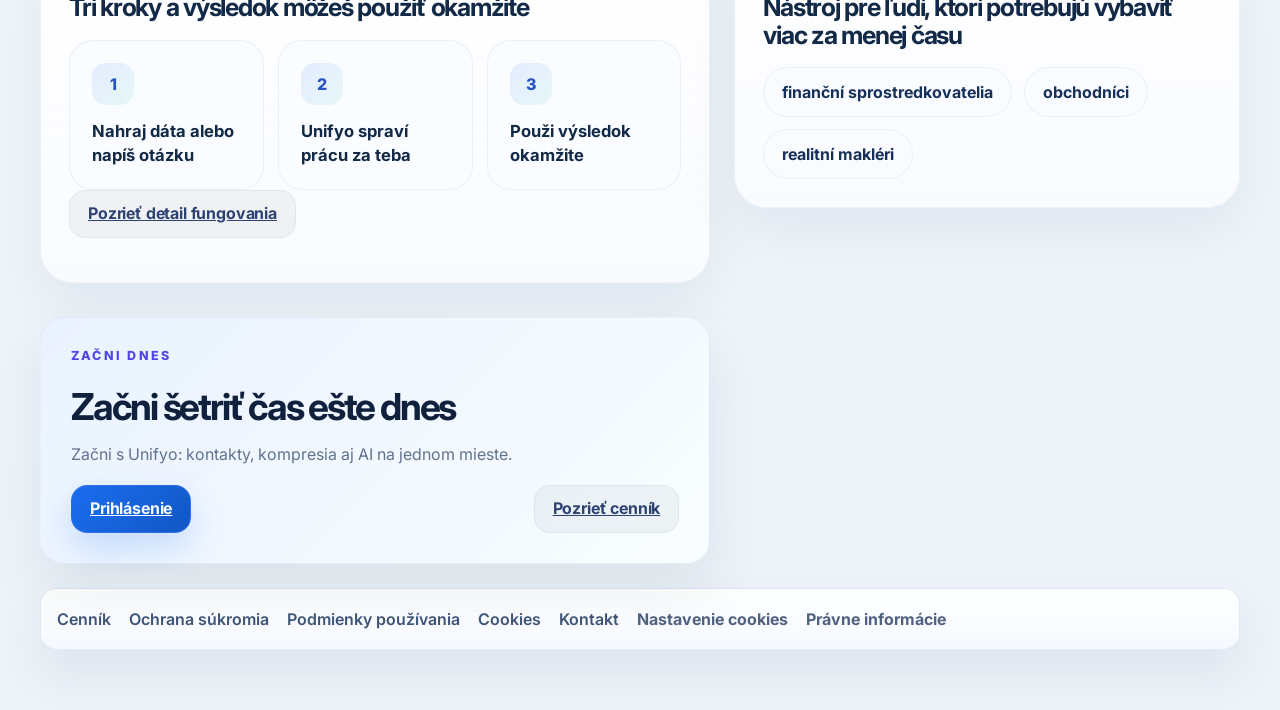
==== commit fbb264e7: "Add QR image upload and tighten AI workspace UX" ====
--- a/index.html
+++ b/index.html
@@ -137,15 +137,18 @@
             <div class="service-preview service-preview--contacts">
               <div class="service-preview__row service-preview__row--bad">
                 <strong>Duplicitný záznam</strong>
-                <span>Jana Nováková • jana@example.com</span>
+                <span>Jana Nováková</span>
+                <small>jana@example.com</small>
               </div>
               <div class="service-preview__row service-preview__row--bad">
                 <strong>Duplicitný záznam</strong>
-                <span>Jana Nováková • JANA@example.com</span>
+                <span>Jana Nováková</span>
+                <small>JANA@example.com</small>
               </div>
               <div class="service-preview__row service-preview__row--good">
                 <strong>Čistý výsledok</strong>
-                <span>Jana Nováková • jana@example.com • +421 905 123 456</span>
+                <span>Jana Nováková</span>
+                <small>jana@example.com • +421 905 123 456</small>
               </div>
             </div>
           </div>
@@ -201,7 +204,7 @@
                 </div>
                 <div class="chat-snippet__message chat-snippet__message--assistant">
                   <strong>AI odpoveď</strong>
-                  <span>„Rozumiem, že cena je dôležitá. Pozrime sa spolu na to, čo za ňu klient reálne získa…“</span>
+                  <span>„Rozumiem. Pozrime sa spolu na to, čo klient za túto cenu reálne získa.“</span>
                 </div>
               </div>
             </div>
@@ -340,13 +343,13 @@
       { selector: ".feature-stack__card:nth-of-type(3) p", text: { sk: "AI navrhne texty, zjednoduší tému a nasmeruje ťa na ďalší krok.", en: "AI drafts texts, simplifies the topic and suggests the next step." } },
       { selector: ".service-section--contacts .service-split__copy .section-kicker", text: { sk: "Kontakty", en: "Contacts" } },
       { selector: ".service-section--contacts .service-split__copy h2", text: { sk: "Máš chaos v kontaktoch?", en: "Is your contact database messy?" } },
-      { selector: ".service-section--contacts .service-split__copy > p", text: { sk: "Duplicity, chýbajúce údaje a neprehľadné dáta ti berú čas. Unifyo ich vyčistí za pár sekúnd.", en: "Duplicates, missing fields and messy data steal your time. Unifyo cleans them in seconds." } },
+      { selector: ".service-section--contacts .service-split__copy > p:not(.section-kicker)", text: { sk: "Duplicity, chýbajúce údaje a neprehľadné dáta ti berú čas. Unifyo ich vyčistí za pár sekúnd.", en: "Duplicates, missing fields and messy data steal your time. Unifyo cleans them in seconds." } },
       { selector: ".service-section--contacts .service-bullets li:nth-of-type(1)", text: { sk: "odstráni duplicity", en: "removes duplicates" } },
       { selector: ".service-section--contacts .service-bullets li:nth-of-type(2)", text: { sk: "uprace dáta", en: "cleans the data" } },
       { selector: ".service-section--contacts .service-bullets li:nth-of-type(3)", text: { sk: "pripraví na export", en: "prepares it for export" } },
       { selector: ".service-section--files .service-split__copy .section-kicker", text: { sk: "Súbory", en: "Files" } },
       { selector: ".service-section--files .service-split__copy h2", text: { sk: "PDF je príliš veľké na odoslanie?", en: "Is the PDF too large to send?" } },
-      { selector: ".service-section--files .service-split__copy > p", text: { sk: "Zmenši súbory bez straty kvality a pošli ich klientovi okamžite.", en: "Compress files without losing quality and send them to the client immediately." } },
+      { selector: ".service-section--files .service-split__copy > p:not(.section-kicker)", text: { sk: "Zmenši súbory bez straty kvality a pošli ich klientovi okamžite.", en: "Compress files without losing quality and send them to the client immediately." } },
       { selector: ".service-section--files .service-bullets li:nth-of-type(1)", text: { sk: "kompresia PDF", en: "PDF compression" } },
       { selector: ".service-section--files .service-bullets li:nth-of-type(2)", text: { sk: "kompresia obrázkov", en: "image compression" } },
       { selector: ".service-section--files .service-bullets li:nth-of-type(3)", text: { sk: "rýchle použitie", en: "fast workflow" } },
@@ -358,7 +361,7 @@
       { selector: ".ai-sales-block__copy .service-bullets li:nth-of-type(3)", text: { sk: "emaily a správy", en: "emails and messages" } },
       { selector: ".ai-sales-block__copy .service-bullets li:nth-of-type(4)", text: { sk: "argumentácia", en: "argumentation" } },
       { selector: ".chat-snippet__message--user span", text: { sk: "Klient: „Je to drahé“", en: "Client: “It is expensive”" } },
-      { selector: ".chat-snippet__message--assistant span", text: { sk: "AI odpoveď: „Rozumiem, že cena je dôležitá. Skúsme sa pozrieť na to, čo za ňu reálne získate…“", en: "AI answer: “I understand price matters. Let’s look at what you actually get for it…”" } },
+      { selector: ".chat-snippet__message--assistant span", text: { sk: "AI odpoveď: „Rozumiem. Pozrime sa spolu na to, čo klient za túto cenu reálne získa.“", en: "AI answer: “I understand. Let’s look together at what the client actually gets for this price.”" } },
       { selector: "#ako-to-funguje-link .section-kicker", text: { sk: "Ako to funguje", en: "How it works" } },
       { selector: "#ako-to-funguje-link h2", text: { sk: "Tri kroky a výsledok môžeš použiť okamžite", en: "Three steps and you can use the result immediately" } },
       { selector: ".workflow-step:nth-of-type(1) strong", text: { sk: "Nahraj dáta alebo napíš otázku", en: "Upload data or ask a question" } },
@@ -372,7 +375,7 @@
       { selector: ".audience-list span:nth-of-type(3)", text: { sk: "realitní makléri", en: "real estate agents" } },
       { selector: "#zacni-s-unifyo .section-kicker", text: { sk: "Začni dnes", en: "Start today" } },
       { selector: "#zacni-s-unifyo h2", text: { sk: "Začni šetriť čas ešte dnes", en: "Start saving time today" } },
-      { selector: "#zacni-s-unifyo p", text: { sk: "Začni s Unifyo: kontakty, kompresia aj AI na jednom mieste.", en: "Start with Unifyo: contacts, compression and AI in one place." } },
+      { selector: "#zacni-s-unifyo .final-cta > p:not(.section-kicker)", text: { sk: "Začni s Unifyo: kontakty, kompresia aj AI na jednom mieste.", en: "Start with Unifyo: contacts, compression and AI in one place." } },
       { selector: "#zacni-s-unifyo .button--primary", text: { sk: "Prihlásenie", en: "Sign in" } },
       { selector: ".site-footer a:nth-of-type(1)", text: { sk: "Cenník", en: "Pricing" } },
       { selector: ".site-footer a:nth-of-type(2)", text: { sk: "Ochrana súkromia", en: "Privacy" } },
--- a/styles.css
+++ b/styles.css
@@ -7001,6 +7001,14 @@
   line-height: 1;
 }
 
+.ai-attach-btn--qr {
+  min-width: 52px !important;
+  width: 52px;
+  font-size: 0.82rem;
+  font-weight: 800;
+  letter-spacing: 0.04em;
+}
+
 .ai-attachment-bar {
   max-width: 1120px;
   margin: 10px auto 0;
@@ -7184,7 +7192,7 @@
 .ai-shell--workspace {
   gap: 12px;
   padding: 12px;
-  grid-template-columns: 320px minmax(0, 1fr);
+  grid-template-columns: 348px minmax(0, 1fr);
 }
 
 .ai-sidebar,
@@ -7261,12 +7269,12 @@
 }
 
 .ai-workspace__summary h1 {
-  font-size: 0.92rem;
+  font-size: 0.86rem;
   line-height: 1.15;
   min-height: 0;
-  max-height: 32px;
+  max-height: 24px;
   margin: 0;
-  width: min(100%, 480px);
+  width: min(100%, 420px);
   white-space: nowrap;
   text-overflow: ellipsis;
   overflow: hidden;
@@ -7274,12 +7282,12 @@
 }
 
 #aiChatHeadline {
-  font-size: 0.8rem !important;
+  font-size: 0.78rem !important;
   line-height: 1.15 !important;
   min-height: 0 !important;
-  max-height: 28px;
-  width: min(100%, 360px);
-  max-width: min(100%, 360px);
+  max-height: 24px;
+  width: min(100%, 320px);
+  max-width: min(100%, 320px);
   margin: 0;
   white-space: nowrap;
   overflow: hidden;
@@ -7308,30 +7316,30 @@
 }
 
 .ai-chatboard {
-  gap: 8px;
+  gap: 6px;
 }
 
 .ai-chatboard__feed {
-  padding: 6px 10px 4px 8px;
+  padding: 4px 8px 4px 6px;
   gap: 10px;
 }
 
 .ai-empty-state {
-  width: min(100%, 760px);
-  padding: 15px 15px 14px;
-  border-radius: 20px;
+  width: min(100%, 720px);
+  padding: 12px;
+  border-radius: 18px;
   background: rgba(255, 255, 255, 0.9);
   border: 1px solid rgba(193, 212, 255, 0.18);
 }
 
 .ai-empty-state h3 {
-  font-size: 0.92rem;
+  font-size: 0.84rem;
   line-height: 1.2;
 }
 
 .ai-empty-state__hero {
   display: grid;
-  gap: 8px;
+  gap: 6px;
 }
 
 .ai-empty-state__hero p {
@@ -7341,8 +7349,8 @@
 .ai-empty-state__actions {
   display: flex;
   flex-wrap: wrap;
-  gap: 8px;
-  margin-top: 10px;
+  gap: 6px;
+  margin-top: 8px;
 }
 
 .ai-message__bubble {
@@ -7465,6 +7473,10 @@
   display: block;
 }
 
+.ai-quick-actions-grid .ai-actions-rollup {
+  width: 100%;
+}
+
 .ai-quick-action--stack {
   gap: 4px;
   min-height: 0;
@@ -7503,13 +7515,13 @@
 .ai-sidebar__section--prompts {
   align-content: start;
   padding-top: 0;
-  gap: 6px;
+  gap: 4px;
 }
 
 .ai-thread-list {
   gap: 8px;
   padding-right: 2px;
-  min-height: 360px;
+  min-height: 430px;
 }
 
 .ai-thread-item {
@@ -7564,7 +7576,7 @@
   width: 100%;
   justify-content: space-between;
   border-radius: 16px;
-  min-height: 40px;
+  min-height: 38px;
 }
 
 .ai-actions-rollup summary::after {
@@ -7594,6 +7606,10 @@
   backdrop-filter: blur(18px);
 }
 
+.ai-actions-rollup[open] summary {
+  box-shadow: 0 10px 24px rgba(15, 23, 42, 0.08);
+}
+
 .ai-actions-rollup--stack .ai-actions-rollup__menu {
   margin-top: 8px;
   padding: 10px;
@@ -7707,6 +7723,140 @@
   color: #1d63dc;
   text-decoration: none;
   font-weight: 700;
+}
+
+.modal__dialog--qr {
+  max-width: 680px;
+}
+
+.ai-qr-modal__grid {
+  display: grid;
+  grid-template-columns: 220px minmax(0, 1fr);
+  gap: 18px;
+  align-items: center;
+}
+
+.ai-qr-modal__code-card {
+  display: grid;
+  place-items: center;
+  padding: 14px;
+  border-radius: 22px;
+  background: rgba(246, 250, 255, 0.92);
+  border: 1px solid rgba(193, 212, 255, 0.22);
+}
+
+.ai-qr-modal__image {
+  width: 220px;
+  height: 220px;
+  object-fit: contain;
+}
+
+.ai-qr-modal__copy {
+  display: grid;
+  gap: 12px;
+  align-content: start;
+}
+
+.ai-qr-modal__hint {
+  margin: 0;
+  color: #667a97;
+  font-size: 0.86rem;
+  line-height: 1.5;
+}
+
+.ai-mobile-upload-page {
+  min-height: 100vh;
+  background:
+    radial-gradient(720px 440px at 0% 0%, rgba(117, 154, 255, 0.14), transparent 58%),
+    radial-gradient(820px 460px at 100% 0%, rgba(92, 226, 201, 0.08), transparent 58%),
+    linear-gradient(180deg, #eef3f8 0%, #f6f8fc 100%);
+}
+
+.ai-mobile-upload {
+  min-height: 100vh;
+  display: grid;
+  place-items: center;
+  padding: 22px;
+}
+
+.ai-mobile-upload__card {
+  width: min(100%, 520px);
+  padding: 24px;
+  border-radius: 28px;
+  border: 1px solid rgba(193, 212, 255, 0.22);
+  background: linear-gradient(180deg, rgba(255, 255, 255, 0.94), rgba(246, 249, 253, 0.9));
+  box-shadow: 0 24px 70px rgba(0, 0, 0, 0.08);
+}
+
+.ai-mobile-upload__card h1 {
+  margin: 10px 0 10px;
+  color: #10213e;
+  font-size: clamp(1.6rem, 6vw, 2.2rem);
+  line-height: 1.05;
+}
+
+.ai-mobile-upload__card p {
+  margin: 0;
+  color: #63738d;
+  line-height: 1.6;
+}
+
+.ai-mobile-upload__form {
+  display: grid;
+  gap: 14px;
+  margin-top: 18px;
+}
+
+.ai-mobile-upload__dropzone {
+  display: grid;
+  gap: 6px;
+  padding: 22px 18px;
+  border: 1px dashed rgba(122, 151, 214, 0.34);
+  border-radius: 22px;
+  background: rgba(252, 253, 255, 0.78);
+  cursor: pointer;
+}
+
+.ai-mobile-upload__dropzone span {
+  color: #173059;
+  font-weight: 800;
+}
+
+.ai-mobile-upload__dropzone small {
+  color: #6d7f9b;
+  line-height: 1.5;
+}
+
+.ai-mobile-upload__preview {
+  display: flex;
+  align-items: center;
+  gap: 12px;
+  padding: 10px 12px;
+  border-radius: 18px;
+  background: rgba(255, 255, 255, 0.86);
+  border: 1px solid rgba(193, 212, 255, 0.22);
+}
+
+.ai-mobile-upload__preview img {
+  width: 56px;
+  height: 56px;
+  border-radius: 14px;
+  object-fit: cover;
+}
+
+.ai-mobile-upload__preview div {
+  display: grid;
+  gap: 4px;
+}
+
+.ai-mobile-upload__preview strong {
+  color: #173059;
+  overflow-wrap: anywhere;
+}
+
+.ai-mobile-upload__preview span {
+  color: #6d7f9b;
+  font-size: 0.82rem;
 }
 
 .ai-source-pill {
@@ -7894,6 +8044,12 @@
     grid-template-columns: 1fr;
   }
 
+  .ai-workspace__summary h1,
+  #aiChatHeadline {
+    width: min(100%, 230px);
+    max-width: min(100%, 230px);
+  }
+
   .ai-workspace__actions {
     justify-content: flex-start;
     flex: 1 1 100%;
@@ -7905,7 +8061,7 @@
   }
 
   .ai-chatboard__composer-shell {
-    grid-template-columns: auto minmax(0, 1fr);
+    grid-template-columns: auto auto minmax(0, 1fr);
   }
 
   .ai-chatboard__composer .button--primary {
@@ -7951,6 +8107,26 @@
   .service-preview__row,
   .chat-snippet__message {
     font-size: 0.8rem;
+  }
+
+  .ai-qr-modal__grid {
+    grid-template-columns: 1fr;
+  }
+
+  .ai-qr-modal__code-card,
+  .ai-qr-modal__image {
+    width: 100%;
+    max-width: 240px;
+    height: auto;
+    justify-self: center;
+  }
+
+  .ai-mobile-upload {
+    padding: 14px;
+  }
+
+  .ai-mobile-upload__card {
+    padding: 18px;
   }
 }
 
@@ -8094,11 +8270,11 @@
 }
 
 .service-split--contacts {
-  grid-template-columns: minmax(0, 1.08fr) minmax(300px, 0.82fr);
+  grid-template-columns: minmax(0, 1.02fr) minmax(280px, 0.78fr);
 }
 
 .service-split--files {
-  grid-template-columns: minmax(0, 1.04fr) minmax(280px, 0.8fr);
+  grid-template-columns: minmax(0, 1.02fr) minmax(260px, 0.74fr);
 }
 
 .service-split__copy {
@@ -8169,7 +8345,7 @@
 
 .service-preview--contacts {
   align-content: center;
-  max-width: 360px;
+  max-width: 320px;
   justify-self: end;
 }
 
@@ -8192,6 +8368,15 @@
 
 .service-preview__row span {
   display: block;
+  font-weight: 700;
+}
+
+.service-preview__row small {
+  display: block;
+  margin-top: 2px;
+  color: inherit;
+  opacity: 0.88;
+  line-height: 1.45;
 }
 
 .service-preview__row--bad {
@@ -8209,7 +8394,7 @@
 .service-preview--files {
   align-content: center;
   gap: 12px;
-  max-width: 340px;
+  max-width: 300px;
   justify-self: end;
 }
 
@@ -8242,7 +8427,7 @@
 
 .ai-sales-block {
   display: grid;
-  grid-template-columns: minmax(0, 1.02fr) minmax(280px, 0.84fr);
+  grid-template-columns: minmax(0, 1.04fr) minmax(250px, 0.72fr);
   gap: 18px;
   padding: 6px 0 0;
   align-items: stretch;
@@ -8272,7 +8457,7 @@
 .chat-snippet {
   display: grid;
   gap: 10px;
-  padding: 18px;
+  padding: 16px;
   border-radius: 26px;
   border: 1px solid rgba(184, 198, 224, 0.22);
   background:
@@ -8280,16 +8465,16 @@
     rgba(252, 253, 255, 0.92);
   min-height: 100%;
   align-content: start;
-  max-width: 360px;
+  max-width: 300px;
   margin-left: auto;
 }
 
 .chat-snippet__message {
-  max-width: min(100%, 316px);
-  padding: 12px 14px;
-  border-radius: 22px;
+  max-width: min(100%, 260px);
+  padding: 11px 13px;
+  border-radius: 20px;
   line-height: 1.5;
-  font-size: 0.8rem;
+  font-size: 0.76rem;
   overflow-wrap: anywhere;
 }
 
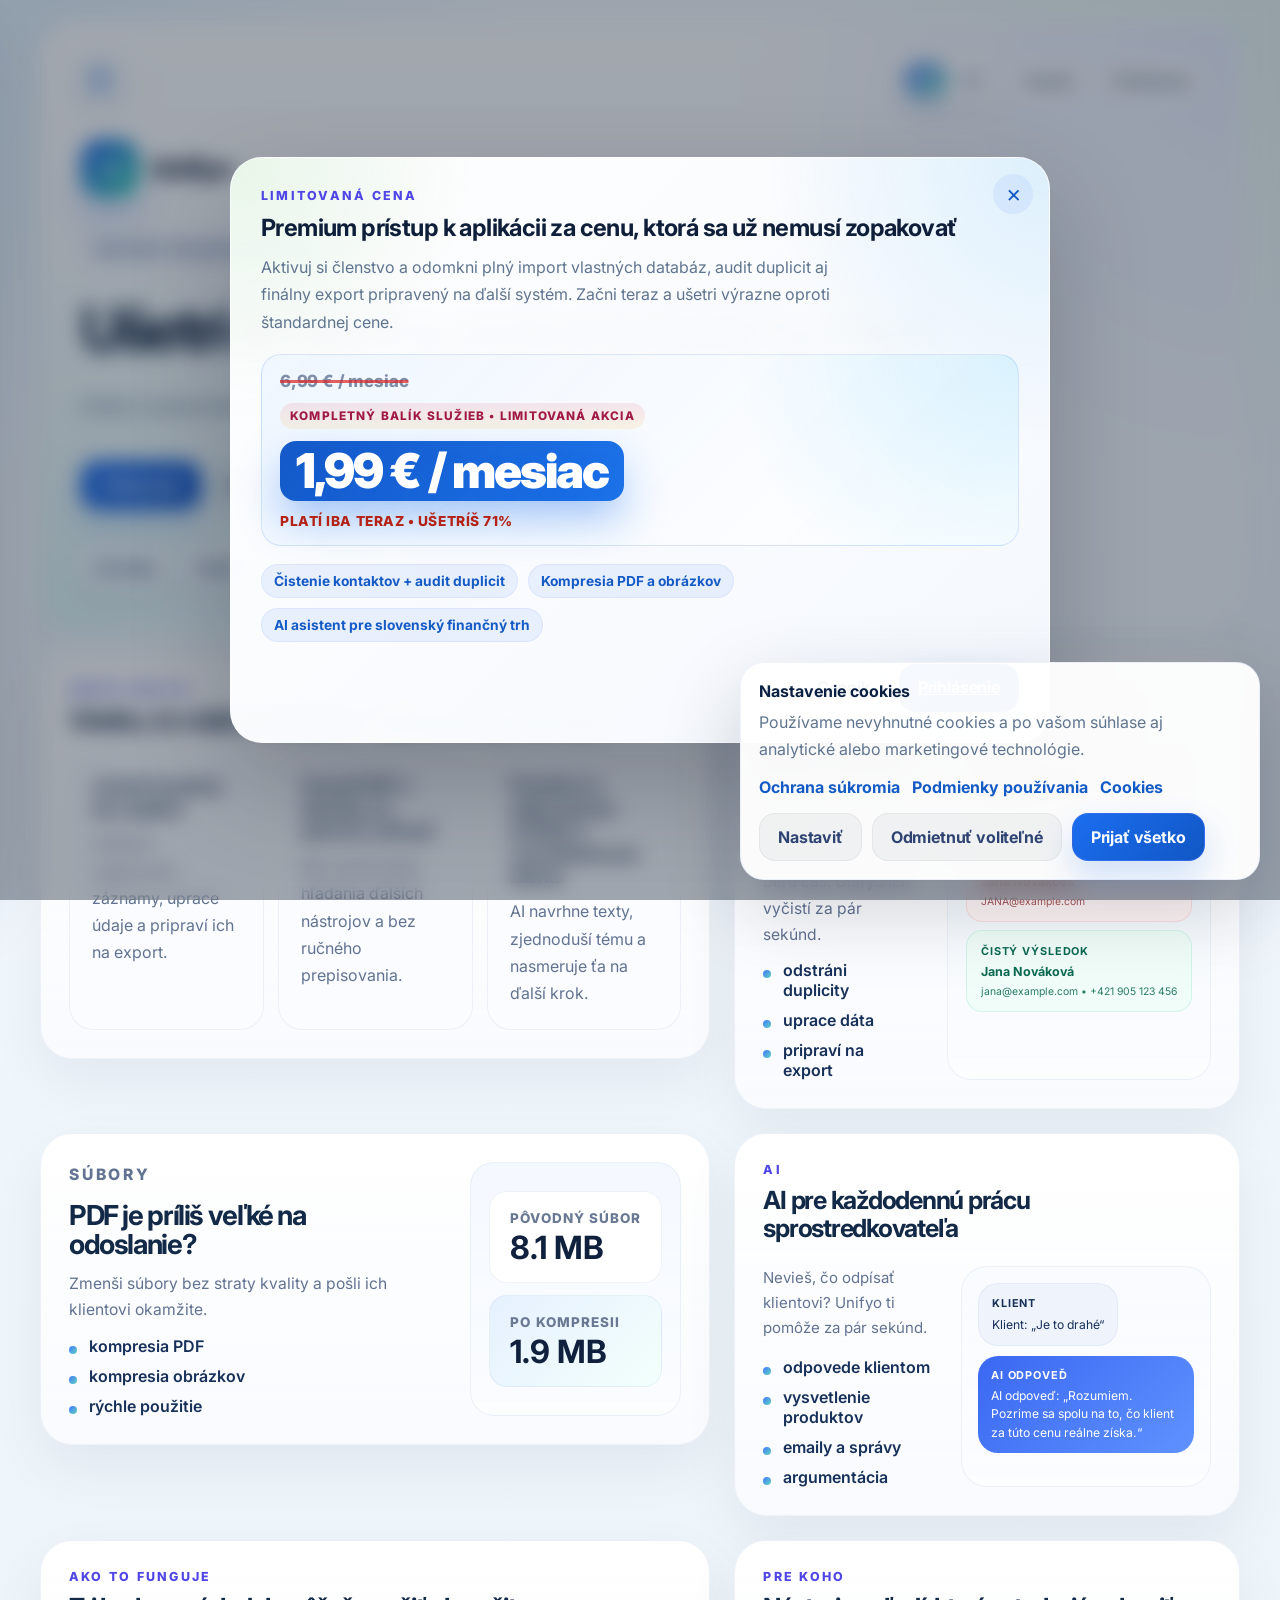
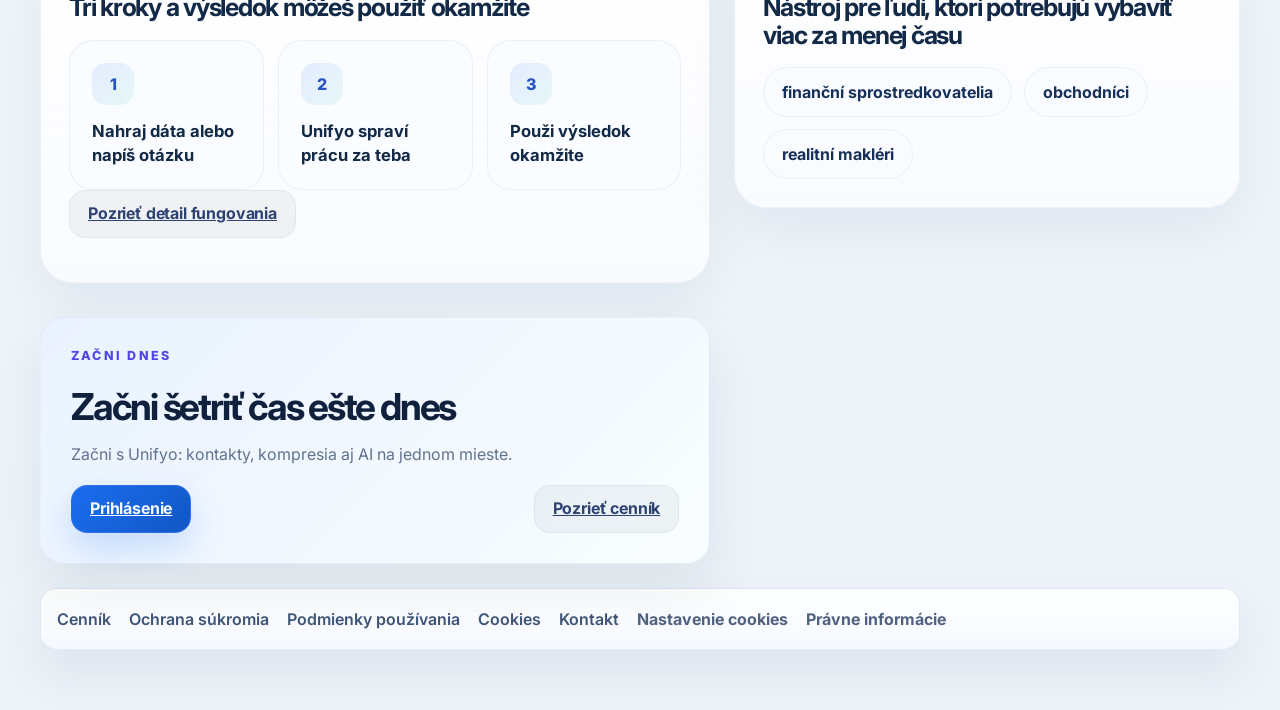
==== commit ee99ed18: "Polish AI workspace and homepage layout" ====
--- a/index.html
+++ b/index.html
@@ -80,7 +80,7 @@
                 <span class="hero__brand-mark">U</span>
                 <span class="hero__brand-name">Unifyo</span>
               </div>
-              <p class="hero__eyebrow">Moderný pracovný nástroj pre prax</p>
+              <p class="hero__eyebrow">Moderný pracovný nástroj</p>
               <h1>Ušetri si hodiny práce každý týždeň</h1>
               <p class="hero__lede">Unifyo ti uprace kontakty, zmenší súbory a pomôže komunikovať s klientmi pomocou AI — všetko v jednom nástroji.</p>
               <div class="hero__actions">
@@ -324,7 +324,7 @@
       { selector: ".sidebar-group__content[data-sidebar-group-content=\"landing\"] .sidebar__link[href=\"#preco-unifyo\"] span:last-child", text: { sk: "Prečo Unifyo", en: "Why Unifyo" } },
       { selector: ".sidebar-group__content[data-sidebar-group-content=\"landing\"] .sidebar__link[href=\"#zacni-s-unifyo\"] span:last-child", text: { sk: "Začni s Unifyo", en: "Get started with Unifyo" } },
       { selector: ".hero__topbar-actions .ghost-link[href=\"/pricing.html\"]", text: { sk: "Cenník", en: "Pricing" } },
-      { selector: ".hero__eyebrow", text: { sk: "Moderný pracovný nástroj pre prax", en: "Modern work tool for daily practice" } },
+      { selector: ".hero__eyebrow", text: { sk: "Moderný pracovný nástroj", en: "Modern work tool" } },
       { selector: ".hero__main--wide h1", text: { sk: "Ušetri si hodiny práce každý týždeň", en: "Save hours of work every week" } },
       { selector: ".hero__lede", text: { sk: "Unifyo ti uprace kontakty, zmenší súbory a pomôže komunikovať s klientmi pomocou AI — všetko v jednom nástroji.", en: "Unifyo cleans your contacts, compresses files and helps you communicate with clients using AI — all in one tool." } },
       { selector: "#homePrimaryCta", text: { sk: "Prihlásenie", en: "Sign in" } },
--- a/styles.css
+++ b/styles.css
@@ -1777,6 +1777,115 @@
   text-align: right;
 }
 
+.account-card__note {
+  margin-top: 12px;
+  padding-top: 12px;
+  border-top: 1px solid rgba(37, 99, 235, 0.08);
+  color: var(--muted);
+  font-size: 0.92rem;
+  line-height: 1.6;
+}
+
+.account-ai-stats {
+  display: grid;
+  grid-template-columns: repeat(2, minmax(0, 1fr));
+  gap: 10px;
+  margin-bottom: 14px;
+}
+
+.account-ai-stat {
+  display: grid;
+  gap: 6px;
+  padding: 14px 15px;
+  border-radius: 18px;
+  border: 1px solid rgba(37, 99, 235, 0.08);
+  background: rgba(255, 255, 255, 0.8);
+}
+
+.account-ai-stat span {
+  color: var(--muted);
+  font-size: 0.78rem;
+  letter-spacing: 0.04em;
+  text-transform: uppercase;
+}
+
+.account-ai-stat strong {
+  margin: 0;
+  color: var(--surface-dark);
+  font-size: 1rem;
+  line-height: 1.35;
+}
+
+.account-ai-stat--focus {
+  background: linear-gradient(135deg, rgba(237, 246, 255, 0.92), rgba(243, 255, 249, 0.88));
+}
+
+.account-ai-stat--threads {
+  background: linear-gradient(135deg, rgba(247, 245, 255, 0.92), rgba(242, 248, 255, 0.88));
+}
+
+.account-ai-stat--messages {
+  background: linear-gradient(135deg, rgba(255, 250, 238, 0.94), rgba(255, 245, 240, 0.9));
+}
+
+.account-ai-stat--memory {
+  background: linear-gradient(135deg, rgba(238, 255, 246, 0.92), rgba(240, 249, 255, 0.9));
+}
+
+.account-ai-badge {
+  display: inline-flex;
+  align-items: center;
+  padding: 6px 10px;
+  border-radius: 999px;
+  background: rgba(29, 115, 234, 0.1);
+  color: #1c56bf;
+  font-weight: 700;
+}
+
+.account-ai-topics {
+  display: grid;
+  gap: 10px;
+  margin-top: 14px;
+  padding-top: 14px;
+  border-top: 1px solid rgba(37, 99, 235, 0.08);
+}
+
+.account-ai-topics__list {
+  display: flex;
+  flex-wrap: wrap;
+  gap: 8px;
+}
+
+.account-ai-topic {
+  display: inline-flex;
+  align-items: center;
+  padding: 7px 10px;
+  border-radius: 999px;
+  background: rgba(246, 250, 255, 0.96);
+  border: 1px solid rgba(190, 209, 255, 0.32);
+  color: #32507f;
+  font-size: 0.84rem;
+}
+
+.summary-grid--admin-user {
+  grid-template-columns: repeat(4, minmax(0, 1fr));
+}
+
+.summary-card--accent {
+  background: linear-gradient(135deg, rgba(61, 117, 255, 0.1), rgba(89, 212, 181, 0.12));
+  border: 1px solid rgba(79, 126, 244, 0.16);
+}
+
+.admin-action--danger {
+  color: #c23d4f !important;
+  border-color: rgba(194, 61, 79, 0.18) !important;
+}
+
+.admin-action--danger:hover {
+  background: rgba(255, 241, 243, 0.92) !important;
+  border-color: rgba(194, 61, 79, 0.26) !important;
+}
+
 .activity-list {
   display: grid;
   gap: 8px;
@@ -6155,7 +6264,7 @@
 
 .ai-sidebar {
   display: grid;
-  grid-template-rows: auto minmax(0, 1fr) auto auto;
+  grid-template-rows: auto auto minmax(0, 1fr);
   gap: 16px;
   padding: 18px;
 }
@@ -6188,16 +6297,20 @@
 
 .ai-sidebar__new {
   width: 100%;
+  min-height: 46px;
+  padding: 12px 16px;
+  line-height: 1.1;
 }
 
 .ai-sidebar__section {
   min-height: 0;
   display: grid;
   gap: 10px;
+  align-content: start;
 }
 
 .ai-sidebar__section--prompts {
-  padding-top: 6px;
+  padding-top: 2px;
 }
 
 .ai-sidebar__label-row,
@@ -6230,14 +6343,14 @@
 .ai-thread-item {
   width: 100%;
   display: grid;
-  gap: 6px;
-  padding: 14px;
+  grid-template-columns: minmax(0, 1fr) auto;
+  align-items: start;
+  gap: 10px;
+  padding: 10px;
   border: 1px solid rgba(173, 189, 220, 0.24);
   border-radius: 18px;
   background: rgba(255, 255, 255, 0.76);
   color: #13233e;
-  text-align: left;
-  cursor: pointer;
   transition: transform 140ms ease, border-color 140ms ease, background 140ms ease, box-shadow 140ms ease;
 }
 
@@ -6247,6 +6360,36 @@
   background: linear-gradient(135deg, rgba(230, 239, 255, 0.92), rgba(248, 251, 255, 0.94));
   box-shadow: 0 14px 30px rgba(32, 52, 94, 0.08);
   transform: translateY(-1px);
+}
+
+.ai-thread-item__main {
+  width: 100%;
+  display: grid;
+  gap: 6px;
+  padding: 4px;
+  border: 0;
+  background: transparent;
+  text-align: left;
+  cursor: pointer;
+}
+
+.ai-thread-item__delete {
+  width: 32px;
+  height: 32px;
+  border: 1px solid rgba(173, 189, 220, 0.24);
+  border-radius: 12px;
+  background: rgba(255, 255, 255, 0.76);
+  color: #7a8ba6;
+  font-size: 1rem;
+  line-height: 1;
+  cursor: pointer;
+  transition: background 140ms ease, color 140ms ease, border-color 140ms ease;
+}
+
+.ai-thread-item__delete:hover {
+  border-color: rgba(255, 105, 105, 0.32);
+  background: rgba(255, 239, 239, 0.96);
+  color: #cc4d4d;
 }
 
 .ai-thread-item strong {
@@ -6391,17 +6534,108 @@
   gap: 14px;
   align-content: center;
   justify-items: start;
-  min-height: 260px;
-  padding: 28px;
+  min-height: 320px;
+  padding: 30px;
   border-radius: 24px;
-  background: rgba(255, 255, 255, 0.04);
-  border: 1px solid rgba(122, 151, 214, 0.14);
-  color: #f4f7ff;
+  background: linear-gradient(145deg, rgba(255, 255, 255, 0.9), rgba(242, 248, 255, 0.92));
+  border: 1px solid rgba(180, 204, 244, 0.34);
+  color: #173059;
+  box-shadow: 0 24px 64px rgba(82, 118, 186, 0.14);
 }
 
 .ai-locked-card p {
-  color: #b1c4e8;
+  color: #6c7f9c;
   max-width: 760px;
+}
+
+.ai-locked-price {
+  display: inline-flex;
+  align-items: baseline;
+  gap: 10px;
+  padding: 12px 14px;
+  border-radius: 18px;
+  background: rgba(255, 255, 255, 0.72);
+  border: 1px solid rgba(185, 207, 245, 0.32);
+}
+
+.ai-locked-price__label {
+  color: #6c7f9c;
+  font-size: 0.78rem;
+  letter-spacing: 0.08em;
+  text-transform: uppercase;
+}
+
+.ai-locked-price strong {
+  color: #173059;
+  font-size: 1.15rem;
+}
+
+.ai-locked-highlights,
+.ai-locked-links {
+  display: flex;
+  flex-wrap: wrap;
+  gap: 10px;
+}
+
+.ai-locked-highlight {
+  display: inline-flex;
+  align-items: center;
+  padding: 8px 12px;
+  border-radius: 999px;
+  background: rgba(245, 249, 255, 0.96);
+  border: 1px solid rgba(196, 216, 255, 0.3);
+  color: #33507f;
+  font-size: 0.84rem;
+  font-weight: 600;
+}
+
+.ai-utility-link {
+  display: inline-flex;
+  align-items: center;
+  justify-content: center;
+  min-height: 40px;
+  padding: 0 14px;
+  border-radius: 999px;
+  background: rgba(255, 255, 255, 0.82);
+  border: 1px solid rgba(188, 210, 246, 0.34);
+  color: #1f4fbb;
+  font-weight: 700;
+  text-decoration: none;
+}
+
+.ai-utility-link:hover {
+  background: rgba(248, 252, 255, 0.96);
+}
+
+.ai-utility-link.is-muted {
+  opacity: 0.9;
+}
+
+.ai-locked-preview {
+  display: grid;
+  gap: 10px;
+  width: min(680px, 100%);
+  margin-top: 4px;
+}
+
+.ai-locked-preview__bubble {
+  max-width: 78%;
+  padding: 14px 16px;
+  border-radius: 18px;
+  line-height: 1.55;
+  box-shadow: 0 10px 24px rgba(66, 102, 168, 0.08);
+}
+
+.ai-locked-preview__bubble--user {
+  justify-self: end;
+  background: linear-gradient(135deg, rgba(78, 127, 255, 0.14), rgba(104, 153, 255, 0.18));
+  color: #24407a;
+}
+
+.ai-locked-preview__bubble--assistant {
+  background: rgba(255, 255, 255, 0.84);
+  border: 1px solid rgba(188, 210, 246, 0.3);
+  color: #35517d;
 }
 
 .ai-chatboard {
@@ -6457,7 +6691,7 @@
 .ai-empty-state {
   width: min(100%, 1120px);
   margin: auto;
-  padding: 22px;
+  padding: 16px;
   border-radius: 24px;
   border: 1px solid rgba(173, 189, 220, 0.24);
   background: rgba(255, 255, 255, 0.78);
@@ -6801,6 +7035,15 @@
   gap: 12px;
   margin-bottom: 4px;
   min-height: 34px;
+}
+
+.ai-workspace__summary {
+  min-width: 0;
+  flex: 1 1 auto;
+}
+
+.ai-workspace__topbar {
+  align-items: flex-start;
 }
 
 .ai-topbar-brand {
@@ -6968,9 +7211,35 @@
   display: flex;
   align-items: flex-start;
   gap: 10px;
-  min-height: 28px;
-  max-height: 28px;
+  min-height: 34px;
+  max-height: 34px;
   overflow: hidden;
+  width: 100%;
+}
+
+.ai-thread-titlebar h1 {
+  width: 100%;
+  margin: 0;
+  font-size: clamp(1.18rem, 1.7vw, 1.5rem);
+  line-height: 1.08;
+  white-space: nowrap;
+  overflow: hidden;
+  text-overflow: ellipsis;
+}
+
+.ai-thread-titlebar h1.is-refreshing {
+  animation: aiTitlePulse 0.45s ease;
+}
+
+@keyframes aiTitlePulse {
+  0% {
+    opacity: 0.45;
+    transform: translateY(4px);
+  }
+  100% {
+    opacity: 1;
+    transform: translateY(0);
+  }
 }
 
 .ai-workspace__microcopy {
@@ -6999,19 +7268,70 @@
   border-radius: 16px;
   font-size: 1.25rem;
   line-height: 1;
-}
-
-.ai-attach-btn--qr {
-  min-width: 52px !important;
-  width: 52px;
-  font-size: 0.82rem;
-  font-weight: 800;
-  letter-spacing: 0.04em;
+  display: inline-flex;
+  align-items: center;
+  justify-content: center;
 }
 
 .ai-attachment-bar {
   max-width: 1120px;
   margin: 10px auto 0;
+}
+
+.ai-attach-menu {
+  position: relative;
+  align-self: end;
+}
+
+.ai-attach-menu summary {
+  list-style: none;
+}
+
+.ai-attach-menu summary::-webkit-details-marker {
+  display: none;
+}
+
+.ai-attach-menu.is-disabled {
+  pointer-events: none;
+  opacity: 0.55;
+}
+
+.ai-attach-menu[open] {
+  z-index: 18;
+}
+
+.ai-attach-menu__panel {
+  position: absolute;
+  left: 0;
+  bottom: calc(100% + 10px);
+  display: grid;
+  gap: 8px;
+  min-width: 220px;
+  padding: 10px;
+  border-radius: 18px;
+  border: 1px solid rgba(190, 209, 255, 0.28);
+  background: rgba(255, 255, 255, 0.99);
+  box-shadow: 0 18px 44px rgba(15, 23, 42, 0.12);
+  backdrop-filter: blur(18px);
+}
+
+.ai-attach-menu__item {
+  display: inline-flex;
+  align-items: center;
+  justify-content: flex-start;
+  min-height: 38px;
+  padding: 9px 12px;
+  border: 1px solid rgba(173, 189, 220, 0.22);
+  border-radius: 14px;
+  background: rgba(255, 255, 255, 0.96);
+  color: #173059;
+  font-size: 0.8rem;
+  font-weight: 700;
+  cursor: pointer;
+}
+
+.ai-attach-menu__item:hover {
+  background: rgba(241, 246, 255, 0.98);
 }
 
 .ai-attachment-chip {
@@ -7418,6 +7738,7 @@
   min-height: 50px;
   color: #10213e;
   font-size: 0.86rem;
+  padding: 12px 2px 0;
 }
 
 .ai-chatboard__composer textarea::placeholder {
@@ -7506,6 +7827,16 @@
   gap: 8px;
   padding: 10px 12px;
   border-radius: 18px;
+}
+
+.ai-empty-panel--links {
+  margin-top: 2px;
+}
+
+.ai-empty-state__links {
+  display: flex;
+  flex-wrap: wrap;
+  gap: 10px;
 }
 
 .ai-sidebar__section:first-of-type {
@@ -7615,7 +7946,7 @@
   padding: 10px;
   border-radius: 18px;
   border: 1px solid rgba(190, 209, 255, 0.24);
-  background: rgba(255, 255, 255, 0.98);
+  background: rgba(255, 255, 255, 0.995);
   box-shadow: 0 18px 44px rgba(15, 23, 42, 0.08);
 }
 
@@ -7703,6 +8034,39 @@
   color: #173059;
   font-size: 0.88rem;
   line-height: 1.4;
+  overflow-wrap: anywhere;
+}
+
+.ai-message__download {
+  display: flex;
+  flex-wrap: wrap;
+  align-items: center;
+  gap: 10px;
+  margin-top: 12px;
+}
+
+.ai-message__download-link {
+  display: inline-flex;
+  align-items: center;
+  justify-content: center;
+  min-height: 38px;
+  padding: 0 14px;
+  border-radius: 999px;
+  background: linear-gradient(135deg, #2f63ea, #3c7dff);
+  color: #ffffff;
+  font-size: 0.82rem;
+  font-weight: 800;
+  text-decoration: none;
+  box-shadow: 0 12px 26px rgba(47, 99, 234, 0.2);
+}
+
+.ai-message__download-link:hover {
+  filter: brightness(1.03);
+}
+
+.ai-message__download-name {
+  color: #617493;
+  font-size: 0.78rem;
   overflow-wrap: anywhere;
 }
 
@@ -7725,43 +8089,197 @@
   font-weight: 700;
 }
 
+.ai-message__source-group {
+  margin-top: 10px;
+}
+
+.ai-message__source-row {
+  display: flex;
+  flex-wrap: wrap;
+  gap: 8px;
+  align-items: center;
+}
+
+.ai-message__source-badge,
+.ai-message__source-link {
+  display: inline-flex;
+  align-items: center;
+  gap: 6px;
+  padding: 6px 10px;
+  border-radius: 999px;
+  background: rgba(244, 248, 255, 0.92);
+  border: 1px solid rgba(190, 209, 255, 0.24);
+  color: #5b6f8d;
+  font-size: 0.72rem;
+  text-decoration: none;
+}
+
+.ai-message__source-link {
+  color: #1d63dc;
+  font-weight: 700;
+}
+
+.ai-message__table-wrap {
+  width: 100%;
+  overflow-x: auto;
+  margin-top: 10px;
+  border: 1px solid rgba(178, 196, 226, 0.22);
+  border-radius: 18px;
+  background: rgba(248, 251, 255, 0.9);
+}
+
+.ai-message__table {
+  width: 100%;
+  min-width: 520px;
+  border-collapse: collapse;
+}
+
+.ai-message__table th,
+.ai-message__table td {
+  padding: 12px 14px;
+  text-align: left;
+  vertical-align: top;
+  font-size: 0.88rem;
+  line-height: 1.55;
+  color: #173059;
+  border-bottom: 1px solid rgba(187, 204, 231, 0.2);
+}
+
+.ai-message__table th {
+  background: rgba(235, 242, 255, 0.82);
+  color: #24407a;
+  font-size: 0.76rem;
+  font-weight: 800;
+  letter-spacing: 0.06em;
+  text-transform: uppercase;
+}
+
+.ai-message__table tbody tr:last-child td {
+  border-bottom: 0;
+}
+
+.ai-message__typing-wrap {
+  display: inline-flex;
+  align-items: center;
+  gap: 10px;
+  padding: 2px 0;
+}
+
+.ai-message__typing-orbit {
+  position: relative;
+  width: 30px;
+  height: 30px;
+  flex: 0 0 30px;
+}
+
+.ai-message__typing-orbit span {
+  position: absolute;
+  width: 8px;
+  height: 8px;
+  border-radius: 999px;
+  background: linear-gradient(135deg, #4f7ef4, #6be3ca);
+  box-shadow: 0 0 0 4px rgba(79, 126, 244, 0.08);
+  animation: aiOrbitPulse 1.2s ease-in-out infinite;
+}
+
+.ai-message__typing-orbit span:nth-child(1) {
+  top: 0;
+  left: 11px;
+}
+
+.ai-message__typing-orbit span:nth-child(2) {
+  right: 0;
+  bottom: 4px;
+  animation-delay: 0.15s;
+}
+
+.ai-message__typing-orbit span:nth-child(3) {
+  left: 0;
+  bottom: 4px;
+  animation-delay: 0.3s;
+}
+
+.ai-message__typing-copy {
+  display: grid;
+  gap: 2px;
+}
+
+.ai-message__typing-label {
+  color: #6880a1;
+  font-size: 0.8rem;
+  font-weight: 600;
+}
+
+.ai-message__typing-subtle {
+  color: #93a2ba;
+  font-size: 0.72rem;
+  font-weight: 600;
+}
+
+@keyframes aiOrbitPulse {
+  0%, 100% {
+    transform: scale(0.82);
+    opacity: 0.55;
+  }
+  50% {
+    transform: scale(1.08);
+    opacity: 1;
+  }
+}
+
+.ai-message__content.is-collapsed {
+  position: relative;
+  max-height: 8.3em;
+  overflow: hidden;
+}
+
+.ai-message__content.is-collapsed::after {
+  content: "";
+  position: absolute;
+  inset: auto 0 0;
+  height: 48px;
+  background: linear-gradient(180deg, rgba(255, 255, 255, 0) 0%, rgba(248, 251, 255, 0.96) 100%);
+  pointer-events: none;
+}
+
+.ai-message__expand {
+  margin-top: 10px;
+  padding: 0;
+  border: 0;
+  background: transparent;
+  color: #1d63dc;
+  font-size: 0.84rem;
+  font-weight: 700;
+  cursor: pointer;
+}
+
 .modal__dialog--qr {
-  max-width: 680px;
+  max-width: 420px;
+  padding: 30px 28px 28px;
+  text-align: center;
 }
 
 .ai-qr-modal__grid {
   display: grid;
-  grid-template-columns: 220px minmax(0, 1fr);
-  gap: 18px;
-  align-items: center;
+  grid-template-columns: 1fr;
+  gap: 16px;
+  justify-items: center;
 }
 
 .ai-qr-modal__code-card {
   display: grid;
   place-items: center;
-  padding: 14px;
-  border-radius: 22px;
-  background: rgba(246, 250, 255, 0.92);
-  border: 1px solid rgba(193, 212, 255, 0.22);
+  padding: 16px;
+  border-radius: 24px;
+  background: linear-gradient(180deg, rgba(247, 250, 255, 0.98), rgba(240, 246, 255, 0.96));
+  border: 1px solid rgba(193, 212, 255, 0.3);
+  box-shadow: 0 18px 40px rgba(89, 113, 155, 0.12);
 }
 
 .ai-qr-modal__image {
-  width: 220px;
-  height: 220px;
+  width: 236px;
+  height: 236px;
   object-fit: contain;
-}
-
-.ai-qr-modal__copy {
-  display: grid;
-  gap: 12px;
-  align-content: start;
-}
-
-.ai-qr-modal__hint {
-  margin: 0;
-  color: #667a97;
-  font-size: 0.86rem;
-  line-height: 1.5;
 }
 
 .ai-mobile-upload-page {
@@ -7807,7 +8325,12 @@
   margin-top: 18px;
 }
 
-.ai-mobile-upload__dropzone {
+.ai-mobile-upload__picker-grid {
+  display: grid;
+  gap: 12px;
+}
+
+.ai-mobile-upload__picker {
   display: grid;
   gap: 6px;
   padding: 22px 18px;
@@ -7815,16 +8338,26 @@
   border-radius: 22px;
   background: rgba(252, 253, 255, 0.78);
   cursor: pointer;
-}
-
-.ai-mobile-upload__dropzone span {
+  text-align: left;
+}
+
+.ai-mobile-upload__picker strong {
   color: #173059;
-  font-weight: 800;
-}
-
-.ai-mobile-upload__dropzone small {
+  font-size: 0.98rem;
+}
+
+.ai-mobile-upload__picker small {
   color: #6d7f9b;
   line-height: 1.5;
+}
+
+.ai-mobile-upload__picker:hover {
+  border-color: rgba(79, 126, 244, 0.34);
+  background: rgba(247, 250, 255, 0.92);
+}
+
+.ai-mobile-upload__native-input {
+  display: none;
 }
 
 .ai-mobile-upload__preview {
@@ -8061,12 +8594,17 @@
   }
 
   .ai-chatboard__composer-shell {
-    grid-template-columns: auto auto minmax(0, 1fr);
+    grid-template-columns: auto minmax(0, 1fr);
   }
 
   .ai-chatboard__composer .button--primary {
     grid-column: 1 / -1;
     width: 100%;
+  }
+
+  .ai-attach-menu__panel {
+    left: 0;
+    min-width: 200px;
   }
 
   .ai-chatboard__feed {
@@ -8116,7 +8654,7 @@
   .ai-qr-modal__code-card,
   .ai-qr-modal__image {
     width: 100%;
-    max-width: 240px;
+    max-width: 236px;
     height: auto;
     justify-self: center;
   }
@@ -8622,3 +9160,178 @@
     text-align: center;
   }
 }
+
+/* ---- Final AI and promo polish ---- */
+
+.ai-shell--workspace {
+  grid-template-columns: minmax(300px, 348px) minmax(0, 1fr) !important;
+}
+
+.ai-sidebar {
+  min-width: 0;
+}
+
+.ai-sidebar__top {
+  padding-top: 4px;
+}
+
+.ai-sidebar__new {
+  display: flex;
+  align-items: center;
+  justify-content: center;
+  min-height: 44px;
+  padding: 12px 16px;
+  overflow: visible;
+}
+
+.ai-workspace {
+  min-width: 0;
+}
+
+.ai-workspace__summary {
+  flex: 1 1 auto;
+  min-width: 0;
+}
+
+.ai-thread-titlebar {
+  min-height: 30px;
+  max-height: none;
+  align-items: center;
+}
+
+.ai-thread-titlebar h1,
+#aiChatHeadline {
+  width: 100% !important;
+  max-width: 100% !important;
+  font-size: clamp(0.92rem, 1.2vw, 1.08rem) !important;
+  line-height: 1.15 !important;
+  white-space: nowrap;
+  overflow: hidden;
+  text-overflow: ellipsis;
+}
+
+.ai-message__content--fresh {
+  animation: aiAssistantTextReveal 0.58s ease-out both;
+  transform-origin: left center;
+}
+
+@keyframes aiAssistantTextReveal {
+  0% {
+    opacity: 0.24;
+    transform: translateY(4px);
+    filter: blur(3px);
+  }
+  100% {
+    opacity: 1;
+    transform: translateY(0);
+    filter: blur(0);
+  }
+}
+
+.landing-mini-cta {
+  width: min(278px, calc(100vw - 24px));
+  padding: 14px;
+}
+
+.landing-mini-cta p {
+  display: none;
+}
+
+.landing-mini-cta__price {
+  margin-bottom: 12px;
+}
+
+.landing-mini-cta .button {
+  min-height: 42px;
+}
+
+@media (max-width: 1240px) {
+  .ai-shell--workspace {
+    position: relative;
+    grid-template-columns: minmax(0, 1fr) !important;
+    padding: 12px;
+  }
+
+  .ai-sidebar {
+    position: fixed;
+    top: 12px;
+    left: 12px;
+    bottom: 12px;
+    width: min(340px, calc(100vw - 24px));
+    max-width: calc(100vw - 24px);
+    z-index: 30;
+    transform: translateX(calc(-100% - 20px));
+    transition: transform 180ms ease;
+  }
+
+  .ai-sidebar-open .ai-sidebar {
+    transform: translateX(0);
+  }
+
+  .ai-sidebar-open .ai-sidebar-backdrop {
+    opacity: 1;
+    pointer-events: auto;
+  }
+
+  .ai-workspace {
+    min-height: calc(100vh - 24px);
+    width: 100%;
+  }
+}
+
+@media (max-width: 920px) {
+  .ai-workspace__topbar {
+    flex-direction: column;
+    align-items: stretch;
+  }
+
+  .ai-workspace__summary-row {
+    flex-wrap: wrap;
+    gap: 10px;
+  }
+
+  .ai-workspace__actions {
+    width: 100%;
+    flex: 1 1 100%;
+    justify-content: flex-start;
+  }
+
+  .ai-thread-titlebar h1,
+  #aiChatHeadline {
+    white-space: normal;
+    display: -webkit-box;
+    -webkit-line-clamp: 2;
+    -webkit-box-orient: vertical;
+  }
+}
+
+@media (max-width: 760px) {
+  .landing-mini-cta {
+    left: 12px;
+    right: 12px;
+    bottom: 12px;
+    width: auto;
+    border-radius: 22px;
+  }
+
+  .landing-mini-cta__price {
+    gap: 4px 8px;
+  }
+
+  .landing-mini-cta__price strong {
+    font-size: 1.22rem;
+  }
+
+  .ai-workspace__microcopy {
+    display: none;
+  }
+
+  .ai-chatboard__composer-shell {
+    grid-template-columns: auto minmax(0, 1fr);
+  }
+
+  .ai-chatboard__composer .button--primary {
+    grid-column: 1 / -1;
+    width: 100%;
+  }
+}
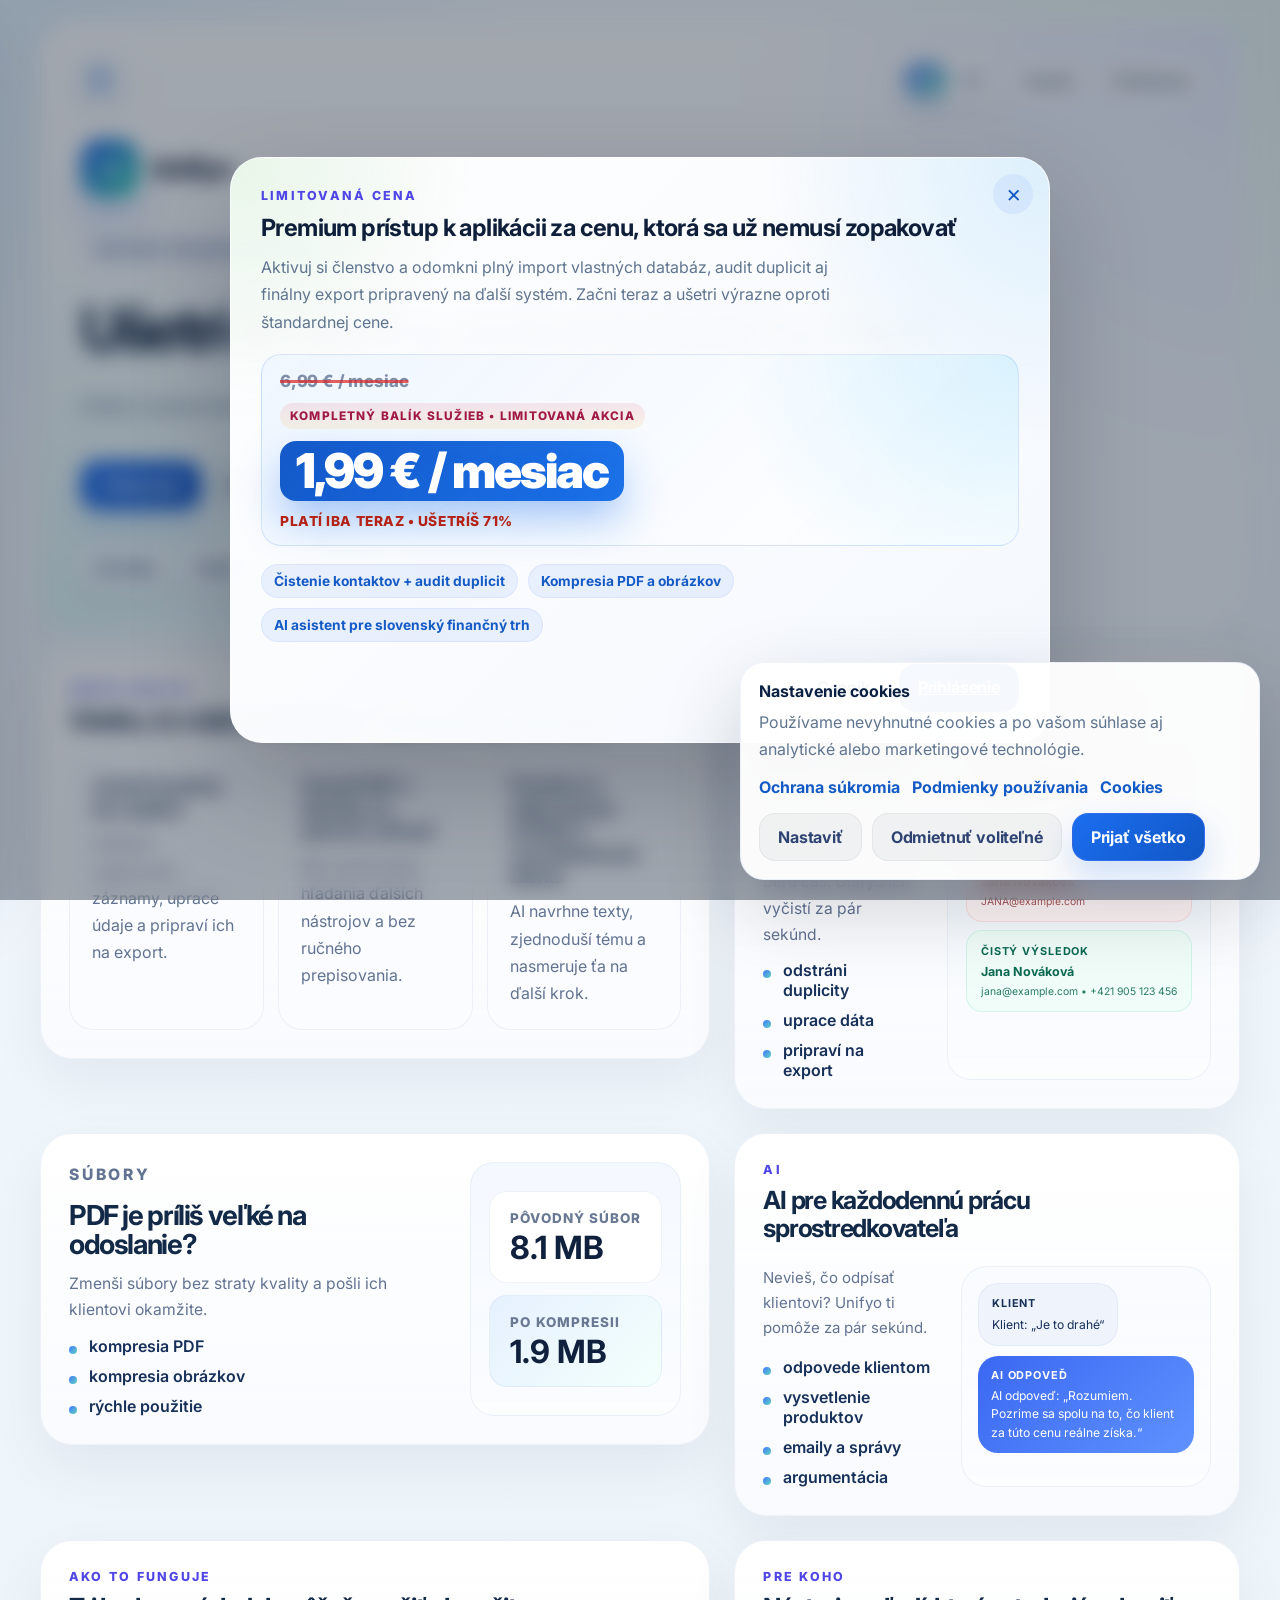
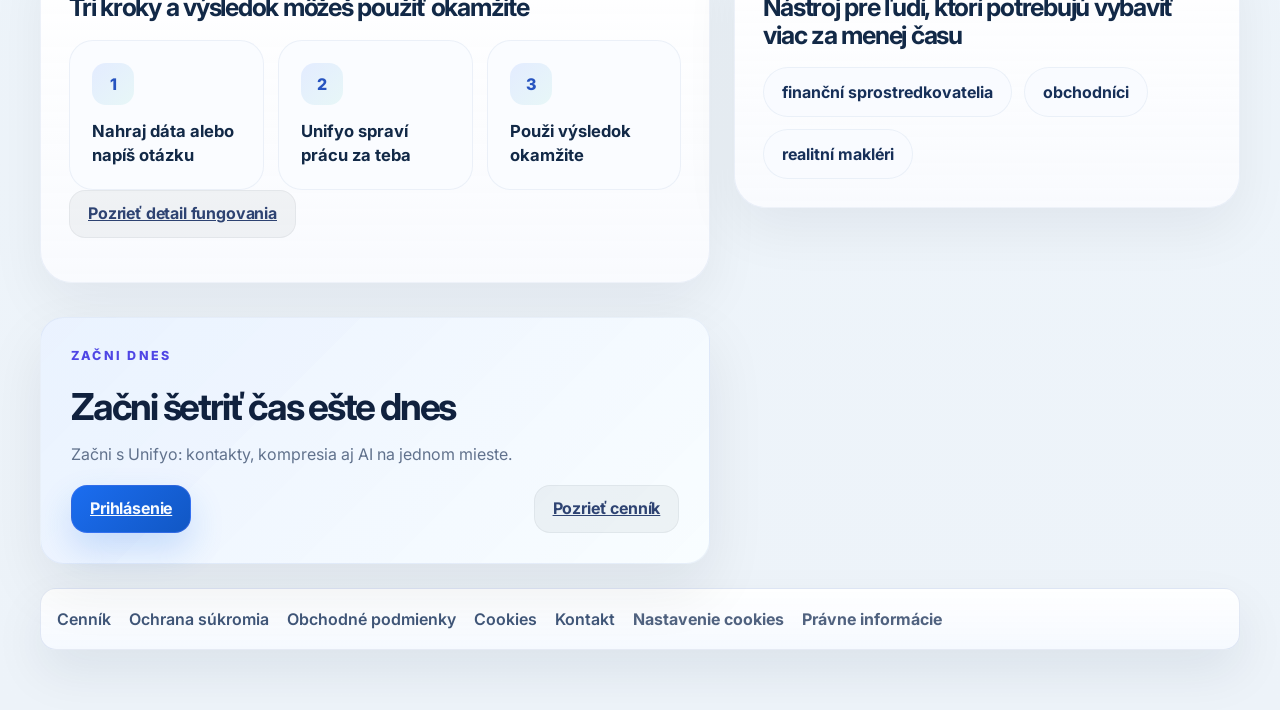
==== commit 80f95655: "Polish legal flow and AI app routing UX" ====
--- a/index.html
+++ b/index.html
@@ -49,14 +49,14 @@
           </button>
           <div class="sidebar-group__content is-collapsed" data-sidebar-group-content="trust">
             <a href="/privacy.html" class="sidebar__link"><span class="sidebar__link-icon"></span><span>Ochrana súkromia</span></a>
-            <a href="/terms.html" class="sidebar__link"><span class="sidebar__link-icon"></span><span>Podmienky používania</span></a>
+            <a href="/terms.html" class="sidebar__link"><span class="sidebar__link-icon"></span><span>Obchodné podmienky</span></a>
             <a href="/cookie-policy.html" class="sidebar__link"><span class="sidebar__link-icon"></span><span>Cookies</span></a>
           </div>
         </div>
       </nav>
 
       <div class="sidebar__footer">
-        <span>Pracovný nástroj pre prax</span>
+        <span>Pracovný nástroj</span>
         <span>Kontakty, súbory a AI v jednom</span>
       </div>
     </aside>
@@ -267,7 +267,7 @@
       <footer class="site-footer site-footer--solid">
         <a href="/pricing.html">Cenník</a>
         <a href="/privacy.html">Ochrana súkromia</a>
-        <a href="/terms.html">Podmienky používania</a>
+        <a href="/terms.html">Obchodné podmienky</a>
         <a href="/cookie-policy.html">Cookies</a>
         <a href="/contact.html">Kontakt</a>
       </footer>
@@ -314,7 +314,7 @@
   <script>
     window.UNIFYO_PAGE_I18N = [
       { selector: "title", text: { sk: "Unifyo", en: "Unifyo" } },
-      { selector: ".sidebar__footer span:first-child", text: { sk: "Pracovný nástroj pre prax", en: "A work tool for daily practice" } },
+      { selector: ".sidebar__footer span:first-child", text: { sk: "Pracovný nástroj", en: "Work tool" } },
       { selector: ".sidebar__footer span:last-child", text: { sk: "Kontakty, súbory a AI v jednom", en: "Contacts, files and AI in one place" } },
       { selector: ".sidebar-group__toggle[data-sidebar-group=\"main\"] span:first-child", text: { sk: "Produkt", en: "Product" } },
       { selector: ".sidebar-group__content[data-sidebar-group-content=\"main\"] .sidebar__link[href=\"/index.html\"] span:last-child", text: { sk: "Domov", en: "Home" } },
@@ -379,7 +379,7 @@
       { selector: "#zacni-s-unifyo .button--primary", text: { sk: "Prihlásenie", en: "Sign in" } },
       { selector: ".site-footer a:nth-of-type(1)", text: { sk: "Cenník", en: "Pricing" } },
       { selector: ".site-footer a:nth-of-type(2)", text: { sk: "Ochrana súkromia", en: "Privacy" } },
-      { selector: ".site-footer a:nth-of-type(3)", text: { sk: "Podmienky používania", en: "Terms" } },
+      { selector: ".site-footer a:nth-of-type(3)", text: { sk: "Obchodné podmienky", en: "Terms and conditions" } },
       { selector: ".site-footer a:nth-of-type(4)", text: { sk: "Cookies", en: "Cookies" } },
       { selector: ".site-footer a:nth-of-type(5)", text: { sk: "Kontakt", en: "Contact" } },
       { selector: "#landingPromoModal .section-kicker", text: { sk: "Limitovaná cena", en: "Limited price" } },
--- a/styles.css
+++ b/styles.css
@@ -2688,6 +2688,89 @@
   box-shadow: 0 0 0 4px rgba(38, 99, 235, 0.08);
 }
 
+.auth-consents {
+  display: grid;
+  gap: 10px;
+  padding: 14px;
+  border-radius: 20px;
+  border: 1px solid rgba(15, 23, 42, 0.08);
+  background: linear-gradient(180deg, rgba(248, 251, 255, 0.98), rgba(242, 247, 255, 0.96));
+}
+
+.auth-consent {
+  display: flex;
+  align-items: flex-start;
+  gap: 10px;
+  padding: 10px 12px;
+  border-radius: 16px;
+  background: rgba(255, 255, 255, 0.78);
+  border: 1px solid rgba(37, 99, 235, 0.1);
+  color: #243955;
+  font-size: 0.95rem;
+  line-height: 1.5;
+}
+
+.auth-consent input {
+  margin-top: 2px;
+  accent-color: var(--accent-strong);
+}
+
+.auth-consent--optional {
+  background: rgba(248, 250, 255, 0.8);
+}
+
+.auth-consent--checkout {
+  margin-top: 14px;
+}
+
+.auth-consent-note {
+  margin: 0;
+  color: #5c708d;
+  font-size: 0.82rem;
+  line-height: 1.55;
+}
+
+.checkout-summary {
+  display: grid;
+  gap: 8px;
+  padding: 14px 16px;
+  border-radius: 20px;
+  border: 1px solid rgba(15, 23, 42, 0.08);
+  background: linear-gradient(180deg, rgba(255, 255, 255, 0.98), rgba(245, 249, 255, 0.95));
+}
+
+.checkout-summary__row {
+  display: flex;
+  align-items: center;
+  justify-content: space-between;
+  gap: 16px;
+  padding: 8px 0;
+  border-bottom: 1px solid rgba(15, 23, 42, 0.06);
+  color: #243955;
+}
+
+.checkout-summary__row:last-child {
+  border-bottom: 0;
+}
+
+.checkout-summary__row strong {
+  color: #10243f;
+  font-size: 0.95rem;
+}
+
+.checkout-summary__row span {
+  text-align: right;
+  color: #4e657f;
+  font-weight: 600;
+}
+
+.checkout-summary__legal {
+  margin: 10px 0 0;
+  color: #5c708d;
+  font-size: 0.84rem;
+  line-height: 1.55;
+}
+
 .auth-message {
   margin: 14px 0 0;
   color: var(--success);
@@ -3939,6 +4022,8 @@
 
 .workspace-header__summary .section-kicker {
   margin: 0;
+  font-size: 0.92rem;
+  letter-spacing: 0.18em;
 }
 
 .workspace-header__summary .workspace-header__status {
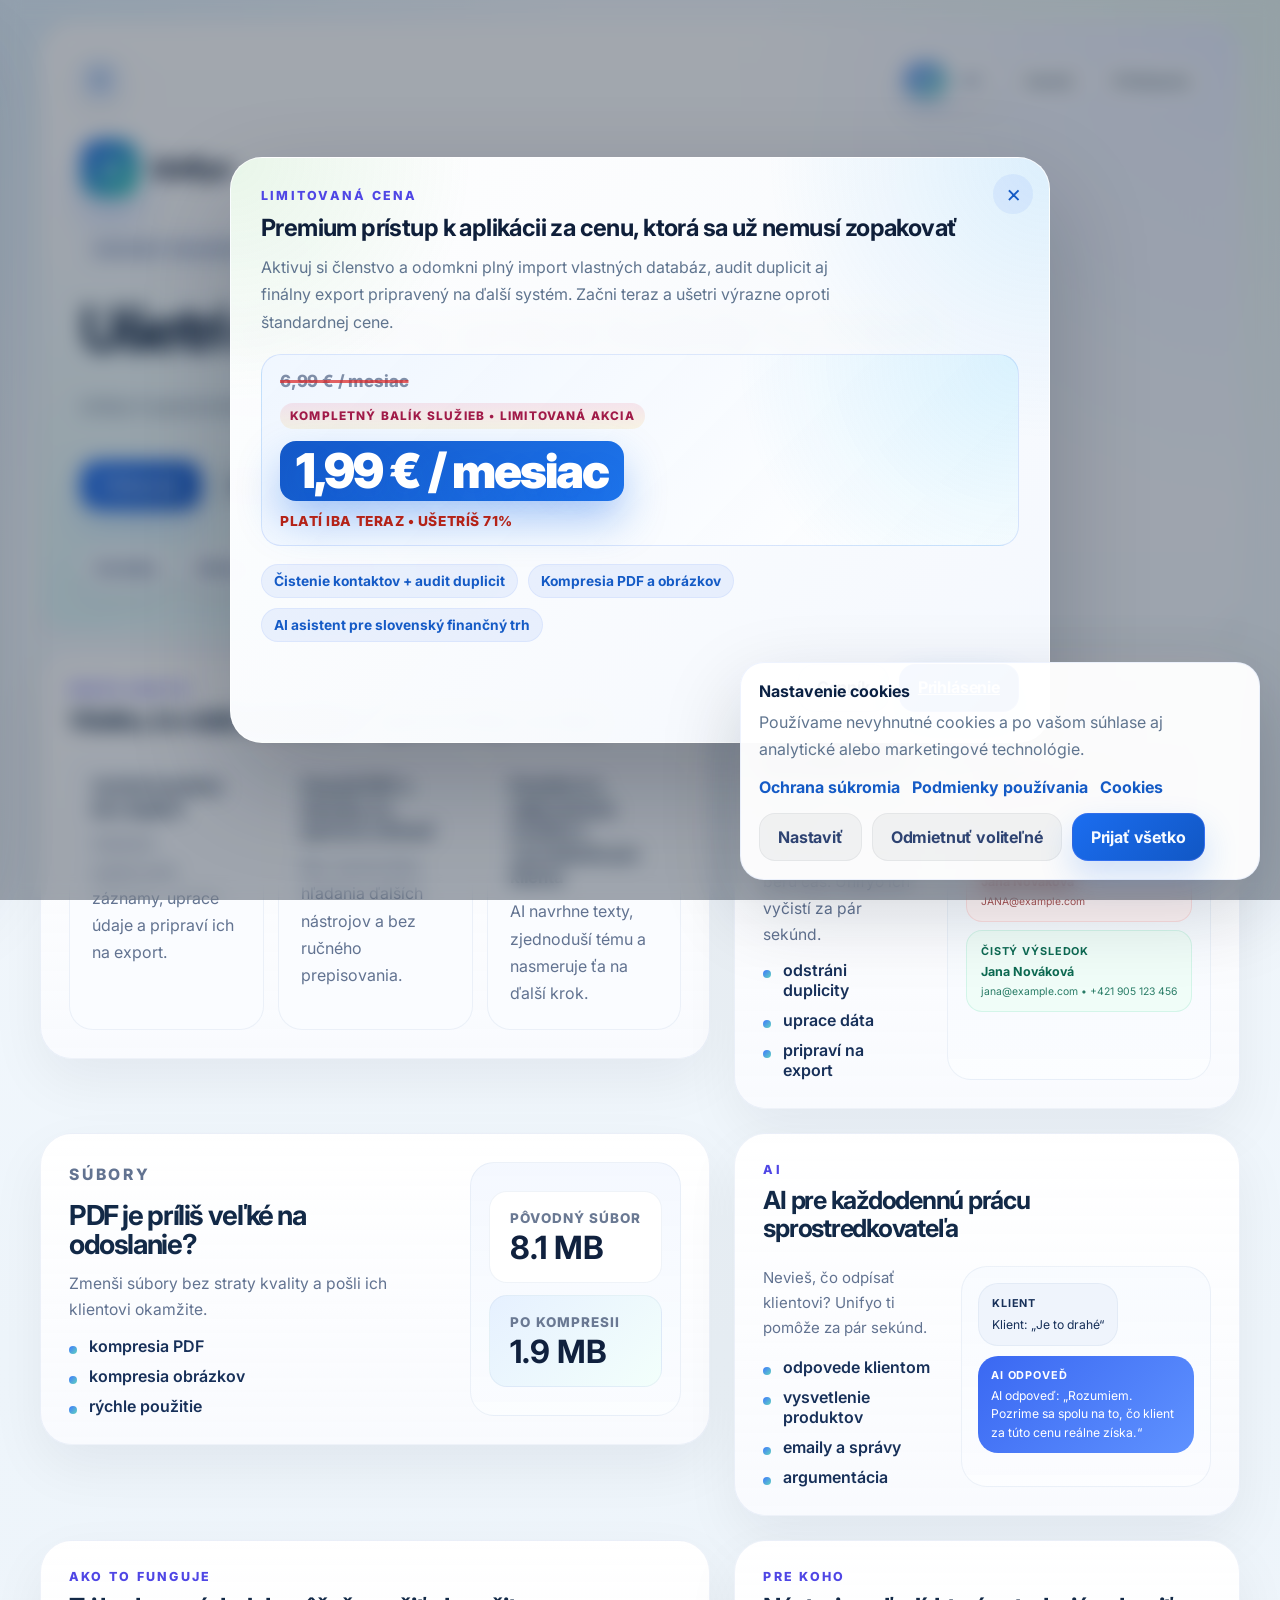
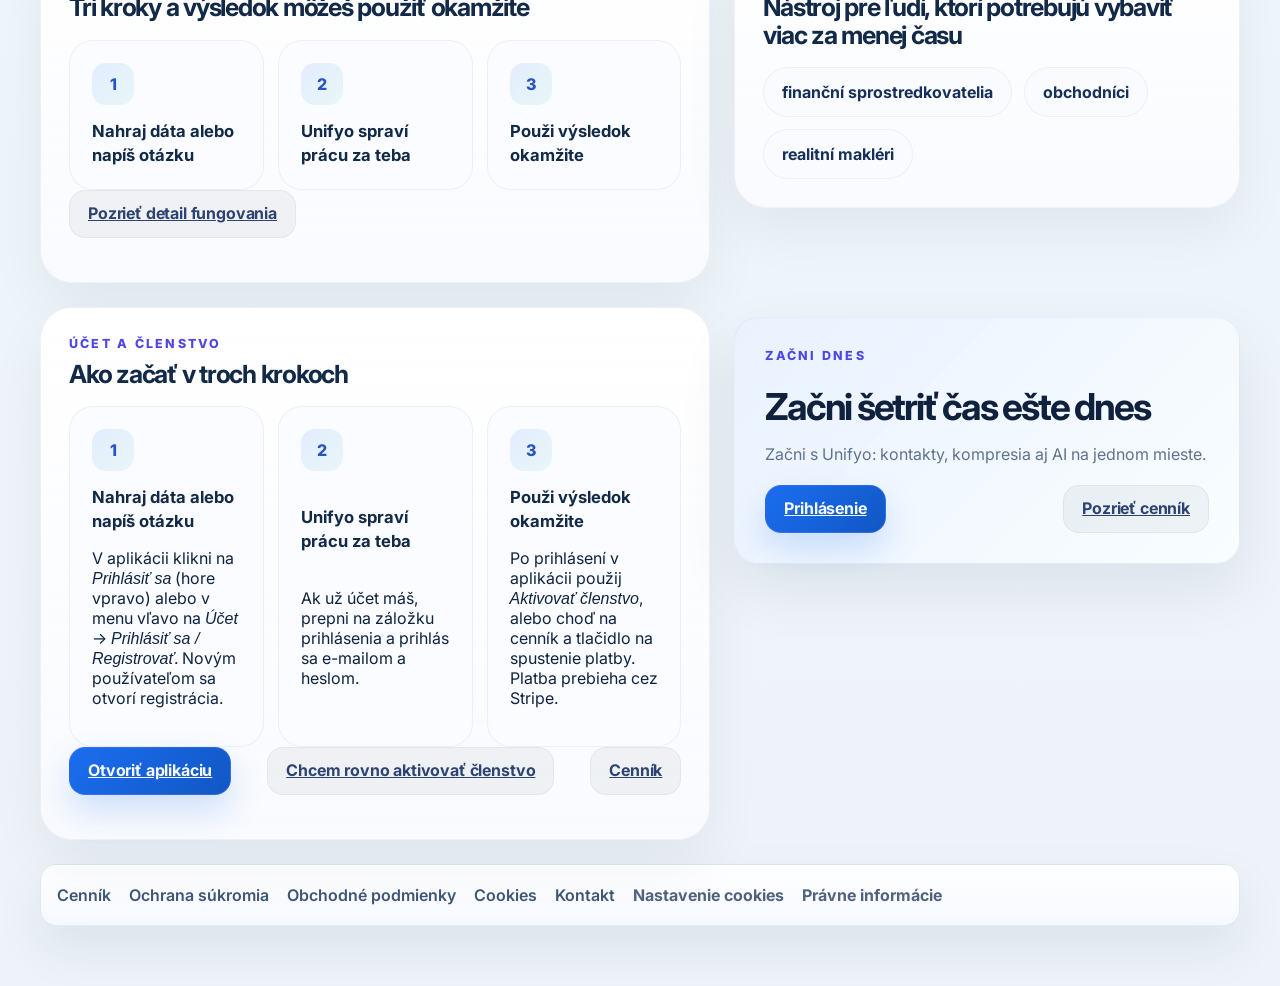
==== commit bdda28cb: "Fix app bootstrap blocking on /api/me; clarify account and membership UX - Register event listeners " ====
--- a/index.html
+++ b/index.html
@@ -37,6 +37,7 @@
           </button>
           <div class="sidebar-group__content" data-sidebar-group-content="landing">
             <a href="/how-it-works.html" class="sidebar__link"><span class="sidebar__link-icon"></span><span>Ako to funguje</span></a>
+            <a href="#ako-ucet" class="sidebar__link"><span class="sidebar__link-icon"></span><span>Účet a členstvo</span></a>
             <a href="#preco-unifyo" class="sidebar__link"><span class="sidebar__link-icon"></span><span>Prečo Unifyo</span></a>
             <a href="#zacni-s-unifyo" class="sidebar__link"><span class="sidebar__link-icon"></span><span>Začni s Unifyo</span></a>
           </div>
@@ -248,6 +249,37 @@
             <span>finanční sprostredkovatelia</span>
             <span>obchodníci</span>
             <span>realitní makléri</span>
+          </div>
+        </section>
+
+        <section id="ako-ucet" class="marketing-section marketing-section--steps">
+          <div class="section-head section-head--compact">
+            <div>
+              <p class="section-kicker">Účet a členstvo</p>
+              <h2>Ako začať v troch krokoch</h2>
+            </div>
+          </div>
+          <div class="workflow-steps workflow-steps--three">
+            <article class="workflow-step">
+              <span>1</span>
+              <strong>Otvor aplikáciu a založ účet</strong>
+              <p>V aplikácii klikni na <em>Prihlásiť sa</em> (hore vpravo) alebo v menu vľavo na <em>Účet</em> → <em>Prihlásiť sa / Registrovať</em>. Novým používateľom sa otvorí registrácia.</p>
+            </article>
+            <article class="workflow-step">
+              <span>2</span>
+              <strong>Prihlás sa</strong>
+              <p>Ak už účet máš, prepni na záložku prihlásenia a prihlás sa e-mailom a heslom.</p>
+            </article>
+            <article class="workflow-step">
+              <span>3</span>
+              <strong>Kúp členstvo</strong>
+              <p>Po prihlásení v aplikácii použij <em>Aktivovať členstvo</em>, alebo choď na cenník a tlačidlo na spustenie platby. Platba prebieha cez Stripe.</p>
+            </article>
+          </div>
+          <div class="toolbar toolbar--workspace">
+            <a class="button button--primary" href="/app.html">Otvoriť aplikáciu</a>
+            <a class="button button--ghost" href="/app.html?startCheckout=1">Chcem rovno aktivovať členstvo</a>
+            <a class="button button--ghost" href="/pricing.html">Cenník</a>
           </div>
         </section>
 
--- a/styles.css
+++ b/styles.css
@@ -36,6 +36,15 @@
     linear-gradient(180deg, #f7fbff 0%, #eef5fb 52%, #edf3f9 100%);
 }
 
+[hidden] {
+  display: none !important;
+}
+
+body.is-pro-unlocked .app-membership-promo,
+body.is-pro-unlocked #workspaceMembershipPromo {
+  display: none !important;
+}
+
 .app-shell {
   max-width: 1440px;
   padding: 22px 22px 60px;
@@ -754,6 +763,13 @@
 
 .summary-card strong {
   font-size: 1.9rem;
+}
+
+.summary-card__hint {
+  display: block;
+  margin-top: 6px;
+  font-size: 0.78rem;
+  color: #6f829b;
 }
 
 .table-wrap {
@@ -1916,6 +1932,16 @@
   white-space: nowrap;
 }
 
+.activity-card__body {
+  margin-top: 8px;
+  color: var(--muted);
+  line-height: 1.55;
+}
+
+.activity-card__body--danger {
+  color: #9f1d1d;
+}
+
 .activity-card__meta {
   display: flex;
   flex-wrap: wrap;
@@ -2269,6 +2295,1640 @@
   margin-bottom: 6px;
 }
 
+/* -------- CRM central management -------- */
+
+.crm-body {
+  min-height: 100vh;
+  margin: 0;
+}
+
+.crm-shell {
+  display: grid;
+  grid-template-columns: 280px minmax(0, 1fr);
+  gap: 22px;
+  max-width: 1580px;
+  margin: 0 auto;
+  padding: 28px 24px 48px;
+}
+
+.crm-sidebar,
+.crm-panel,
+.crm-header {
+  background: rgba(255, 255, 255, 0.92);
+  border: 1px solid rgba(18, 39, 67, 0.08);
+  box-shadow: var(--shadow-soft);
+  backdrop-filter: blur(18px);
+}
+
+.crm-sidebar {
+  position: sticky;
+  top: 20px;
+  align-self: start;
+  display: grid;
+  gap: 18px;
+  padding: 22px 18px;
+  border-radius: 28px;
+  background:
+    linear-gradient(180deg, rgba(255, 255, 255, 0.95), rgba(246, 250, 255, 0.94)),
+    linear-gradient(135deg, rgba(29, 115, 234, 0.04), rgba(75, 187, 79, 0.03));
+}
+
+.crm-brand {
+  display: flex;
+  align-items: center;
+  gap: 12px;
+}
+
+.crm-brand__mark {
+  display: inline-flex;
+  align-items: center;
+  justify-content: center;
+  width: 44px;
+  height: 44px;
+  border-radius: 14px;
+  background: linear-gradient(135deg, #1d73ea, #4bbb4f);
+  color: #fff;
+  font-weight: 900;
+  font-size: 1.05rem;
+  box-shadow: 0 14px 28px rgba(29, 115, 234, 0.16);
+}
+
+.crm-brand strong {
+  display: block;
+  font-size: 1rem;
+  color: var(--surface-dark);
+}
+
+.crm-brand small {
+  display: block;
+  margin-top: 2px;
+  color: var(--muted);
+  font-size: 0.78rem;
+}
+
+.crm-nav {
+  display: grid;
+  gap: 8px;
+}
+
+.crm-nav__link {
+  appearance: none;
+  width: 100%;
+  border: 1px solid rgba(18, 39, 67, 0.06);
+  background: rgba(245, 249, 255, 0.88);
+  color: #1a3557;
+  padding: 12px 14px;
+  border-radius: 16px;
+  text-align: left;
+  font-size: 0.94rem;
+  font-weight: 700;
+  cursor: pointer;
+  transition: transform 140ms ease, box-shadow 140ms ease, background 140ms ease;
+}
+
+.crm-nav__link:hover {
+  transform: translateX(2px);
+  background: rgba(29, 115, 234, 0.07);
+  box-shadow: inset 0 0 0 1px rgba(29, 115, 234, 0.08);
+}
+
+.crm-nav__link.is-active {
+  background: linear-gradient(135deg, rgba(29, 115, 234, 0.12), rgba(75, 187, 79, 0.08));
+  box-shadow:
+    inset 0 0 0 1px rgba(29, 115, 234, 0.12),
+    0 14px 28px rgba(29, 115, 234, 0.08);
+  color: #123f7a;
+}
+
+.crm-sidebar__footer {
+  padding-top: 10px;
+}
+
+.crm-main {
+  display: grid;
+  gap: 20px;
+  min-width: 0;
+}
+
+.crm-header {
+  display: flex;
+  justify-content: space-between;
+  gap: 18px;
+  align-items: flex-start;
+  padding: 26px 28px;
+  border-radius: 30px;
+  background:
+    linear-gradient(180deg, rgba(255, 255, 255, 0.97), rgba(247, 251, 255, 0.94)),
+    linear-gradient(135deg, rgba(29, 115, 234, 0.03), rgba(75, 187, 79, 0.02));
+}
+
+.crm-header__title {
+  margin: 0;
+  font-size: clamp(1.72rem, 2.2vw, 2.2rem);
+  line-height: 1.08;
+  letter-spacing: -0.05em;
+  text-wrap: balance;
+  max-width: 14ch;
+}
+
+.crm-header__copy {
+  margin: 10px 0 0;
+  max-width: 44rem;
+  color: var(--muted);
+  line-height: 1.65;
+}
+
+.crm-header__meta {
+  display: flex;
+  flex-wrap: wrap;
+  justify-content: flex-end;
+  gap: 10px;
+}
+
+.crm-banner {
+  border-radius: 20px;
+  padding: 14px 18px;
+}
+
+.crm-section {
+  display: none;
+}
+
+.crm-section.is-active {
+  display: grid;
+  gap: 20px;
+}
+
+.crm-grid {
+  display: grid;
+  gap: 20px;
+}
+
+.crm-grid--two {
+  grid-template-columns: minmax(0, 1.14fr) minmax(360px, 0.96fr);
+}
+
+.crm-grid--main {
+  grid-template-columns: 1fr;
+}
+
+.crm-panel {
+  border-radius: 28px;
+  padding: 24px 24px 22px;
+  min-width: 0;
+  background:
+    linear-gradient(180deg, rgba(255, 255, 255, 0.96), rgba(248, 252, 255, 0.94)),
+    linear-gradient(135deg, rgba(29, 115, 234, 0.02), rgba(75, 187, 79, 0.02));
+}
+
+.crm-toolbar {
+  margin-top: 16px;
+}
+
+.crm-chip-list {
+  display: flex;
+  flex-wrap: wrap;
+  gap: 10px;
+}
+
+.crm-chip {
+  display: inline-flex;
+  align-items: center;
+  gap: 8px;
+  padding: 10px 13px;
+  border-radius: 999px;
+  background: rgba(29, 115, 234, 0.07);
+  border: 1px solid rgba(29, 115, 234, 0.08);
+  color: #20456b;
+  font-size: 0.86rem;
+  font-weight: 700;
+}
+
+.crm-legend-row {
+  display: flex;
+  flex-wrap: wrap;
+  gap: 10px;
+  margin-top: 16px;
+}
+
+.crm-legend-pill {
+  display: grid;
+  gap: 4px;
+  min-width: 180px;
+  padding: 12px 14px;
+  border-radius: 18px;
+  background: rgba(255, 255, 255, 0.88);
+  border: 1px solid rgba(18, 39, 67, 0.08);
+}
+
+.crm-legend-pill strong {
+  font-size: 0.8rem;
+  letter-spacing: 0.04em;
+  text-transform: uppercase;
+}
+
+.crm-legend-pill span {
+  color: #617792;
+  font-size: 0.82rem;
+  line-height: 1.45;
+}
+
+.crm-legend-pill--active strong {
+  color: #1b7a3a;
+}
+
+.crm-legend-pill--warning strong {
+  color: #a16207;
+}
+
+.crm-legend-pill--inactive strong {
+  color: #b11a1a;
+}
+
+.crm-legend-pill--neutral strong,
+.crm-legend-pill--admin strong {
+  color: #37557d;
+}
+
+.crm-main .summary-grid--admin {
+  grid-template-columns: repeat(12, minmax(0, 1fr));
+  gap: 16px;
+  margin: 0;
+}
+
+.crm-main .summary-card {
+  display: flex;
+  flex-direction: column;
+  justify-content: space-between;
+  min-height: 154px;
+  padding: 18px 18px 16px;
+  border-radius: 24px;
+  background:
+    linear-gradient(180deg, rgba(255, 255, 255, 0.98), rgba(247, 251, 255, 0.96)),
+    linear-gradient(135deg, rgba(29, 115, 234, 0.03), rgba(75, 187, 79, 0.02));
+  border: 1px solid rgba(18, 39, 67, 0.08);
+  box-shadow: 0 16px 32px rgba(18, 39, 67, 0.06);
+}
+
+.crm-main .summary-card::before {
+  width: 5px;
+  background: linear-gradient(180deg, #1d73ea, #54b46e);
+}
+
+.crm-main .summary-card span {
+  display: block;
+  margin-right: 8px;
+  color: #587090;
+  font-size: 0.8rem;
+  line-height: 1.35;
+  font-weight: 800;
+  letter-spacing: 0.04em;
+  text-transform: uppercase;
+}
+
+.crm-main .summary-card strong {
+  display: block;
+  margin-top: 14px;
+  color: var(--surface-dark);
+  font-size: clamp(1.08rem, 1.45vw, 1.5rem);
+  line-height: 1.14;
+  letter-spacing: -0.05em;
+  overflow-wrap: anywhere;
+  text-wrap: pretty;
+}
+
+.crm-main .summary-card__hint {
+  display: block;
+  margin-top: 12px;
+  max-width: none;
+  color: #7d90aa;
+  font-size: 0.78rem;
+  line-height: 1.45;
+}
+
+.crm-kpi-grid,
+.crm-segment-grid,
+.crm-billing-grid,
+.crm-ai-grid,
+.crm-prompt-grid,
+.crm-monitoring-grid {
+  grid-template-columns: repeat(12, minmax(0, 1fr));
+}
+
+.crm-health-grid {
+  grid-template-columns: repeat(12, minmax(0, 1fr));
+}
+
+.crm-health-grid .summary-card,
+.crm-prompt-grid .summary-card,
+.crm-monitoring-grid .summary-card {
+  min-height: 150px;
+}
+
+.crm-health-grid .summary-card strong,
+.crm-prompt-grid .summary-card strong,
+.crm-monitoring-grid .summary-card strong {
+  font-size: clamp(1.05rem, 1.4vw, 1.4rem);
+}
+
+.crm-segment-grid .summary-card {
+  min-height: 130px;
+}
+
+.crm-kpi-grid .summary-card {
+  grid-column: span 3;
+}
+
+.crm-segment-grid .summary-card,
+.crm-billing-grid .summary-card,
+.crm-ai-grid .summary-card,
+.crm-prompt-grid .summary-card,
+.crm-monitoring-grid .summary-card {
+  grid-column: span 4;
+}
+
+.crm-health-grid .summary-card {
+  grid-column: span 4;
+}
+
+.crm-settings-overview .summary-card,
+.crm-settings-workflows .summary-card,
+.crm-health-grid .summary-card {
+  min-height: 170px;
+}
+
+.crm-main .summary-card--kpi strong {
+  font-size: clamp(1.45rem, 1.8vw, 2rem);
+}
+
+.crm-main .summary-card--segment strong {
+  font-size: clamp(1.14rem, 1.4vw, 1.55rem);
+}
+
+.crm-main .summary-card--metric strong,
+.crm-main .summary-card--health strong {
+  font-size: clamp(1rem, 1.28vw, 1.35rem);
+}
+
+.crm-inline-actions {
+  display: flex;
+  flex-wrap: wrap;
+  gap: 10px;
+  margin-top: 14px;
+  margin-bottom: 14px;
+}
+
+.crm-table {
+  margin-top: 18px;
+  border-radius: 24px;
+  overflow: hidden;
+  border: 1px solid rgba(18, 39, 67, 0.08);
+  background: rgba(255, 255, 255, 0.9);
+}
+
+.crm-table table {
+  width: 100%;
+  border-collapse: collapse;
+}
+
+.crm-table td,
+.crm-table th {
+  vertical-align: top;
+  padding: 16px 14px;
+}
+
+.crm-table th {
+  background: rgba(244, 248, 254, 0.92);
+  color: #53709a;
+  font-size: 0.77rem;
+  letter-spacing: 0.08em;
+  text-transform: uppercase;
+  font-weight: 900;
+}
+
+.crm-table tbody tr + tr td {
+  border-top: 1px solid rgba(18, 39, 67, 0.06);
+}
+
+.crm-table tbody tr:hover {
+  background: rgba(29, 115, 234, 0.03);
+}
+
+.crm-table__name {
+  display: grid;
+  gap: 4px;
+}
+
+.crm-table__meta {
+  font-size: 0.8rem;
+  color: var(--muted);
+}
+
+.crm-user-modal .panel-card {
+  background: transparent;
+  border: 0;
+  box-shadow: none;
+  padding: 0;
+}
+
+.crm-modal__head {
+  display: flex;
+  justify-content: space-between;
+  gap: 16px;
+  align-items: flex-start;
+  margin-bottom: 18px;
+}
+
+.crm-operator-hero {
+  display: grid;
+  gap: 16px;
+  width: 100%;
+}
+
+.crm-operator-hero__identity {
+  display: grid;
+  gap: 12px;
+}
+
+.crm-operator-hero__title-wrap {
+  display: grid;
+  gap: 4px;
+}
+
+.crm-profile-facts {
+  display: grid;
+  grid-template-columns: repeat(2, minmax(0, 1fr));
+  gap: 12px;
+}
+
+.crm-profile-fact {
+  display: grid;
+  gap: 5px;
+  padding: 12px 14px;
+  border-radius: 18px;
+  background: linear-gradient(180deg, rgba(248, 251, 255, 0.98), rgba(241, 247, 255, 0.94));
+  border: 1px solid rgba(18, 39, 67, 0.07);
+}
+
+.crm-profile-fact strong {
+  color: #5e7390;
+  font-size: 0.72rem;
+  font-weight: 800;
+  letter-spacing: 0.08em;
+  text-transform: uppercase;
+}
+
+.crm-profile-fact span:last-child {
+  color: var(--surface-dark);
+  font-size: 0.92rem;
+  line-height: 1.45;
+  font-weight: 700;
+}
+
+.crm-operator-strip {
+  display: grid;
+  grid-template-columns: repeat(3, minmax(0, 1fr));
+  gap: 12px;
+}
+
+.crm-operator-strip__item {
+  display: grid;
+  gap: 4px;
+  min-height: 86px;
+  padding: 12px 14px;
+  border-radius: 18px;
+  background: rgba(255, 255, 255, 0.96);
+  border: 1px solid rgba(18, 39, 67, 0.08);
+  box-shadow: 0 10px 22px rgba(18, 39, 67, 0.04);
+}
+
+.crm-operator-strip__item strong {
+  color: #637997;
+  font-size: 0.72rem;
+  font-weight: 800;
+  letter-spacing: 0.08em;
+  text-transform: uppercase;
+}
+
+.crm-operator-strip__item span:last-child {
+  color: var(--surface-dark);
+  font-size: 0.94rem;
+  line-height: 1.38;
+  font-weight: 700;
+}
+
+.crm-operator-strip__item--active {
+  box-shadow: inset 3px 0 0 #2ebf66, 0 10px 22px rgba(18, 39, 67, 0.04);
+}
+
+.crm-operator-strip__item--warning {
+  box-shadow: inset 3px 0 0 #e2a93a, 0 10px 22px rgba(18, 39, 67, 0.04);
+}
+
+.crm-operator-strip__item--inactive {
+  box-shadow: inset 3px 0 0 #e05a5a, 0 10px 22px rgba(18, 39, 67, 0.04);
+}
+
+.crm-operator-strip__item--admin {
+  box-shadow: inset 3px 0 0 #4378ef, 0 10px 22px rgba(18, 39, 67, 0.04);
+}
+
+.crm-operator-hero__meta {
+  display: grid;
+  grid-template-columns: repeat(4, minmax(0, 1fr));
+  gap: 12px;
+}
+
+.crm-operator-badge {
+  display: grid;
+  gap: 4px;
+  min-height: 88px;
+  padding: 14px 16px;
+  border-radius: 18px;
+  background: linear-gradient(180deg, rgba(248, 251, 255, 0.96), rgba(240, 247, 255, 0.92));
+  border: 1px solid rgba(18, 39, 67, 0.07);
+}
+
+.crm-operator-badge strong {
+  color: var(--surface-dark);
+  font-size: 0.84rem;
+}
+
+.crm-operator-badge span {
+  color: #617792;
+  font-size: 0.82rem;
+  line-height: 1.45;
+}
+
+.crm-operator-hero__stats,
+.crm-user-summary,
+.crm-user-ai-metrics {
+  display: grid;
+  grid-template-columns: repeat(4, minmax(0, 1fr));
+  gap: 12px;
+}
+
+.crm-user-summary {
+  grid-template-columns: repeat(3, minmax(0, 1fr));
+  margin-bottom: 18px;
+}
+
+.crm-mini-metric {
+  display: grid;
+  gap: 6px;
+  min-height: 118px;
+  padding: 14px;
+  border-radius: 20px;
+  background: rgba(248, 251, 255, 0.94);
+  border: 1px solid rgba(18, 39, 67, 0.07);
+}
+
+.crm-mini-metric span {
+  color: #617792;
+  font-size: 0.75rem;
+  font-weight: 800;
+  text-transform: uppercase;
+  letter-spacing: 0.05em;
+}
+
+.crm-mini-metric strong {
+  color: var(--surface-dark);
+  font-size: 1.28rem;
+  line-height: 1.05;
+  letter-spacing: -0.04em;
+  overflow-wrap: anywhere;
+}
+
+.crm-mini-metric small {
+  color: #7d90aa;
+  font-size: 0.8rem;
+  line-height: 1.45;
+}
+
+.crm-mini-metric--active {
+  box-shadow: inset 3px 0 0 #2ebf66;
+}
+
+.crm-mini-metric--warning {
+  box-shadow: inset 3px 0 0 #e2a93a;
+}
+
+.crm-mini-metric--inactive {
+  box-shadow: inset 3px 0 0 #e05a5a;
+}
+
+.crm-mini-metric--admin {
+  box-shadow: inset 3px 0 0 #4378ef;
+}
+
+.crm-modal__title {
+  margin: 0;
+  font-size: 1.5rem;
+  letter-spacing: -0.04em;
+}
+
+.crm-modal__subtitle {
+  margin: 6px 0 0;
+  color: var(--muted);
+}
+
+.crm-modal-grid {
+  display: grid;
+  gap: 18px;
+}
+
+.crm-modal-grid--two {
+  grid-template-columns: repeat(2, minmax(0, 1fr));
+}
+
+.crm-detail-card {
+  border-radius: 22px;
+  padding: 18px;
+  background: rgba(248, 251, 255, 0.94);
+  border: 1px solid rgba(18, 39, 67, 0.07);
+  box-shadow: inset 0 1px 0 rgba(255, 255, 255, 0.6);
+}
+
+.crm-detail-card h4 {
+  margin: 0 0 12px;
+  font-size: 0.95rem;
+  color: var(--surface-dark);
+}
+
+.crm-detail-card__head {
+  display: flex;
+  align-items: flex-start;
+  justify-content: space-between;
+  gap: 12px;
+  margin-bottom: 12px;
+}
+
+.crm-detail-card__note {
+  color: #7d90aa;
+  font-size: 0.8rem;
+  line-height: 1.45;
+  max-width: 28ch;
+  text-align: right;
+}
+
+.crm-detail-list {
+  display: grid;
+  gap: 10px;
+}
+
+.crm-detail-row {
+  display: grid;
+  grid-template-columns: minmax(150px, 0.9fr) minmax(0, 1.1fr);
+  gap: 12px;
+  align-items: start;
+  padding: 8px 0;
+  border-bottom: 1px solid rgba(18, 39, 67, 0.05);
+}
+
+.crm-detail-row:last-child {
+  border-bottom: 0;
+  padding-bottom: 0;
+}
+
+.crm-detail-row strong {
+  color: var(--surface-dark);
+}
+
+.crm-detail-row span,
+.crm-detail-row code {
+  color: var(--muted);
+  overflow-wrap: anywhere;
+}
+
+.crm-detail-row code {
+  font-family: ui-monospace, SFMono-Regular, Menlo, monospace;
+}
+
+.crm-actions {
+  display: flex;
+  flex-wrap: wrap;
+  gap: 10px;
+  margin-top: 16px;
+}
+
+.crm-kpi-note {
+  margin-top: 12px;
+  color: var(--muted);
+  font-size: 0.84rem;
+}
+
+.crm-settings-stack {
+  display: grid;
+  gap: 20px;
+}
+
+.crm-panel-stack {
+  display: grid;
+  gap: 16px;
+  margin-top: 16px;
+}
+
+.crm-insight-grid {
+  display: grid;
+  grid-template-columns: repeat(2, minmax(0, 1fr));
+  gap: 18px;
+}
+
+.crm-insight-grid--triple {
+  grid-template-columns: repeat(3, minmax(0, 1fr));
+}
+
+.crm-insight-grid--ai-main {
+  grid-template-columns: 1fr;
+  align-items: stretch;
+}
+
+.crm-insight-grid--ai-config,
+.crm-insight-grid--ai-track {
+  grid-template-columns: minmax(0, 1fr);
+}
+
+.crm-insight-grid--ai-track {
+  grid-template-columns: minmax(0, 1.25fr) minmax(300px, 0.75fr);
+}
+
+.crm-insight-card {
+  display: grid;
+  gap: 14px;
+  padding: 18px;
+  border-radius: 22px;
+  border: 1px solid rgba(18, 39, 67, 0.08);
+  background: rgba(255, 255, 255, 0.96);
+  box-shadow: 0 14px 28px rgba(18, 39, 67, 0.05);
+}
+
+.crm-insight-card--primary {
+  background:
+    linear-gradient(180deg, rgba(255, 255, 255, 0.98), rgba(244, 249, 255, 0.96)),
+    linear-gradient(135deg, rgba(29, 115, 234, 0.03), rgba(75, 187, 79, 0.02));
+}
+
+.crm-insight-card__head {
+  display: flex;
+  align-items: flex-start;
+  justify-content: space-between;
+  gap: 12px;
+}
+
+.crm-insight-card__head h4 {
+  margin: 0;
+  color: var(--surface-dark);
+  font-size: 1rem;
+}
+
+.crm-insight-card__value {
+  margin: 0;
+  color: var(--surface-dark);
+  font-size: 1.08rem;
+  line-height: 1.35;
+  letter-spacing: -0.02em;
+  overflow-wrap: anywhere;
+}
+
+.crm-insight-card__subhead {
+  margin: 0 0 4px;
+  color: #5e7390;
+  font-size: 0.74rem;
+  font-weight: 900;
+  letter-spacing: 0.09em;
+  text-transform: uppercase;
+}
+
+.crm-ai-window {
+  display: grid;
+  gap: 16px;
+  padding: 18px;
+  border-radius: 24px;
+  background: linear-gradient(180deg, rgba(246, 250, 255, 0.98), rgba(239, 246, 255, 0.92));
+  border: 1px solid rgba(18, 39, 67, 0.07);
+  box-shadow: inset 0 1px 0 rgba(255, 255, 255, 0.72);
+}
+
+.crm-ai-tabs {
+  display: flex;
+  flex-wrap: wrap;
+  gap: 10px;
+  margin-top: 16px;
+}
+
+.crm-ai-tab {
+  border: 1px solid rgba(18, 39, 67, 0.1);
+  background: rgba(255, 255, 255, 0.9);
+  color: #3c587a;
+  padding: 8px 14px;
+  border-radius: 999px;
+  font-size: 0.86rem;
+  font-weight: 700;
+  transition: transform 0.2s ease, box-shadow 0.2s ease, background 0.2s ease;
+}
+
+.crm-ai-tab:hover {
+  transform: translateY(-1px);
+  box-shadow: 0 10px 22px rgba(18, 39, 67, 0.08);
+}
+
+.crm-ai-tab.is-active {
+  background: linear-gradient(135deg, #1d73ea, #4bb24f);
+  color: #fff;
+  border-color: transparent;
+  box-shadow: 0 16px 28px rgba(29, 115, 234, 0.24);
+}
+
+.crm-ai-panel {
+  display: none;
+  margin-top: 18px;
+}
+
+.crm-ai-panel.is-active {
+  display: block;
+}
+
+.crm-ai-warning {
+  padding: 14px 16px;
+  border-radius: 18px;
+  background: rgba(255, 244, 226, 0.85);
+  border: 1px solid rgba(255, 186, 120, 0.6);
+  color: #7b4c15;
+  font-weight: 700;
+  font-size: 0.85rem;
+}
+
+.crm-domains-form {
+  margin-top: 16px;
+  display: grid;
+  gap: 10px;
+}
+
+.crm-domains-form label {
+  font-size: 0.82rem;
+  color: #5e7390;
+  font-weight: 700;
+}
+
+.crm-domains-form textarea {
+  width: 100%;
+  min-height: 110px;
+  resize: vertical;
+  padding: 12px 14px;
+  border-radius: 16px;
+  border: 1px solid rgba(18, 39, 67, 0.12);
+  background: rgba(248, 251, 255, 0.98);
+  color: var(--surface-dark);
+  font-family: inherit;
+  font-size: 0.9rem;
+}
+
+.crm-domains-form__actions {
+  display: flex;
+  justify-content: flex-end;
+}
+
+.crm-ai-window__head {
+  display: flex;
+  align-items: center;
+  justify-content: space-between;
+  gap: 12px;
+}
+
+.crm-ai-window__head h4 {
+  margin: 0;
+}
+
+.crm-ai-window__copy {
+  margin: 0;
+  color: var(--muted);
+  font-size: 0.9rem;
+  line-height: 1.55;
+}
+
+.crm-ai-window .crm-user-ai-metrics {
+  grid-template-columns: repeat(2, minmax(0, 1fr));
+}
+
+.crm-ai-window .crm-user-ai-metrics--wide {
+  grid-template-columns: repeat(2, minmax(0, 1fr));
+}
+
+.crm-ai-window .crm-mini-metric {
+  min-height: 132px;
+}
+
+.crm-ai-window--tracking {
+  background: linear-gradient(180deg, rgba(255, 255, 255, 0.98), rgba(244, 248, 254, 0.95));
+}
+
+.crm-ai-timeline-window {
+  display: grid;
+  gap: 18px;
+}
+
+.crm-ai-timeline-window .activity-list {
+  max-height: 720px;
+  overflow: auto;
+  padding-right: 6px;
+}
+
+.crm-ai-side-notes {
+  display: grid;
+  gap: 16px;
+  grid-template-columns: 1fr;
+}
+
+.crm-insight-card__hint {
+  margin: 0;
+  color: #6d8098;
+  font-size: 0.83rem;
+  line-height: 1.55;
+}
+
+.crm-panel-meta {
+  display: inline-flex;
+  align-items: center;
+  min-height: 38px;
+  padding: 10px 14px;
+  border-radius: 999px;
+  background: rgba(29, 115, 234, 0.08);
+  color: #48627f;
+  font-size: 0.82rem;
+  font-weight: 700;
+}
+
+.crm-action-grid {
+  display: grid;
+  grid-template-columns: repeat(3, minmax(0, 1fr));
+  gap: 14px;
+}
+
+.crm-action-grid--compact {
+  grid-template-columns: repeat(3, minmax(0, 1fr));
+}
+
+.crm-ops-board {
+  display: grid;
+  gap: 16px;
+}
+
+.crm-ops-board__filters {
+  display: flex;
+  flex-wrap: wrap;
+  gap: 10px;
+}
+
+.crm-ops-board__actions {
+  grid-template-columns: repeat(3, minmax(0, 1fr));
+}
+
+.crm-action-card {
+  display: grid;
+  gap: 8px;
+  text-align: left;
+  padding: 18px 18px 16px;
+  border-radius: 22px;
+  border: 1px solid rgba(18, 39, 67, 0.08);
+  background:
+    linear-gradient(180deg, rgba(255, 255, 255, 0.98), rgba(247, 251, 255, 0.95)),
+    linear-gradient(135deg, rgba(29, 115, 234, 0.04), rgba(75, 187, 79, 0.03));
+  box-shadow: 0 16px 32px rgba(18, 39, 67, 0.05);
+  transition: transform 0.18s ease, box-shadow 0.18s ease, border-color 0.18s ease;
+}
+
+.crm-action-card strong {
+  color: var(--surface-dark);
+  font-size: 0.98rem;
+}
+
+.crm-action-card span {
+  color: #6c809a;
+  font-size: 0.83rem;
+  line-height: 1.5;
+}
+
+.crm-action-card:hover {
+  transform: translateY(-1px);
+  border-color: rgba(29, 115, 234, 0.22);
+  box-shadow: 0 20px 38px rgba(29, 115, 234, 0.12);
+}
+
+.crm-action-card--danger {
+  background:
+    linear-gradient(180deg, rgba(255, 255, 255, 0.98), rgba(255, 247, 247, 0.95)),
+    linear-gradient(135deg, rgba(220, 38, 38, 0.05), rgba(245, 158, 11, 0.02));
+  border-color: rgba(220, 38, 38, 0.14);
+}
+
+.crm-action-card--danger:hover {
+  border-color: rgba(220, 38, 38, 0.24);
+  box-shadow: 0 20px 38px rgba(220, 38, 38, 0.12);
+}
+
+.crm-settings-list {
+  display: grid;
+  gap: 18px;
+}
+
+.crm-settings-overview {
+  display: grid;
+  grid-template-columns: repeat(auto-fit, minmax(220px, 1fr));
+  gap: 16px;
+}
+
+.crm-settings-overview-card {
+  display: grid;
+  gap: 8px;
+  min-height: 128px;
+  padding: 18px;
+  border-radius: 22px;
+  border: 1px solid rgba(18, 39, 67, 0.08);
+  background: rgba(255, 255, 255, 0.96);
+  box-shadow: 0 16px 32px rgba(18, 39, 67, 0.05);
+}
+
+.crm-settings-overview-card span {
+  color: #6f84a3;
+  font-size: 0.76rem;
+  font-weight: 800;
+  letter-spacing: 0.08em;
+  text-transform: uppercase;
+}
+
+.crm-settings-overview-card strong {
+  color: var(--surface-dark);
+  font-size: clamp(1rem, 1.3vw, 1.35rem);
+  line-height: 1.12;
+  letter-spacing: -0.04em;
+  overflow-wrap: anywhere;
+}
+
+.crm-settings-overview-card small {
+  color: #7d90aa;
+  font-size: 0.82rem;
+  line-height: 1.5;
+}
+
+.crm-settings-overview-card--active {
+  box-shadow: inset 3px 0 0 #2ebf66, 0 16px 32px rgba(18, 39, 67, 0.05);
+}
+
+.crm-settings-overview-card--warning {
+  box-shadow: inset 3px 0 0 #e2a93a, 0 16px 32px rgba(18, 39, 67, 0.05);
+}
+
+.crm-settings-overview-card--admin {
+  box-shadow: inset 3px 0 0 #4378ef, 0 16px 32px rgba(18, 39, 67, 0.05);
+}
+
+.crm-settings-workflows {
+  display: grid;
+  grid-template-columns: repeat(auto-fit, minmax(240px, 1fr));
+  gap: 14px;
+}
+
+.crm-settings-columns {
+  display: grid;
+  grid-template-columns: 1fr;
+  gap: 18px;
+}
+
+.crm-settings-column {
+  display: grid;
+  gap: 16px;
+}
+
+.crm-settings-card {
+  border-radius: 24px;
+  border: 1px solid rgba(18, 39, 67, 0.08);
+  background: rgba(255, 255, 255, 0.96);
+  box-shadow: 0 16px 32px rgba(18, 39, 67, 0.05);
+  padding: 18px 20px;
+  min-width: 0;
+}
+
+.crm-settings-card--domains {
+  padding-bottom: 20px;
+  grid-column: 1 / -1;
+}
+
+.crm-settings-card__head {
+  display: flex;
+  align-items: flex-start;
+  justify-content: space-between;
+  gap: 12px;
+  margin-bottom: 14px;
+}
+
+.crm-settings-card__head h4 {
+  margin: 0;
+  color: var(--surface-dark);
+  font-size: 1rem;
+}
+
+.crm-settings-rows {
+  display: grid;
+  gap: 10px;
+}
+
+.crm-setting-row {
+  display: grid;
+  grid-template-columns: minmax(180px, 0.52fr) minmax(0, 1.48fr);
+  gap: 16px;
+  align-items: start;
+  padding: 12px 0;
+  border-top: 1px solid rgba(18, 39, 67, 0.06);
+}
+
+.crm-setting-row:first-child {
+  border-top: 0;
+  padding-top: 0;
+}
+
+.crm-setting-row__meta {
+  display: grid;
+  gap: 4px;
+}
+
+.crm-setting-row__meta strong {
+  color: var(--surface-dark);
+  font-size: 0.9rem;
+}
+
+.crm-setting-row__meta span {
+  color: #7d90aa;
+  font-size: 0.8rem;
+  line-height: 1.45;
+}
+
+.crm-setting-row__value {
+  color: #1f3654;
+  font-weight: 800;
+  font-size: 0.95rem;
+  line-height: 1.5;
+  overflow-wrap: anywhere;
+}
+
+.crm-setting-row__value--mono {
+  font-family: ui-monospace, SFMono-Regular, Menlo, monospace;
+  font-size: 0.88rem;
+}
+
+.crm-template-layout {
+  display: grid;
+  grid-template-columns: 1fr;
+  gap: 20px;
+  align-items: start;
+}
+
+.crm-settings-overview,
+.crm-settings-workflows {
+  grid-template-columns: repeat(auto-fit, minmax(260px, 1fr));
+}
+
+.crm-template-list {
+  max-height: 420px;
+  overflow: auto;
+  padding-right: 6px;
+}
+
+.crm-template-editor {
+  min-height: 520px;
+}
+
+.crm-panel--embedded {
+  grid-column: 1 / -1;
+}
+
+.crm-operator-status-board {
+  display: grid;
+  grid-template-columns: repeat(3, minmax(0, 1fr));
+  gap: 12px;
+  margin: 14px 0 10px;
+}
+
+.crm-operator-status-card {
+  display: grid;
+  gap: 6px;
+  padding: 14px 16px;
+  border-radius: 18px;
+  border: 1px solid rgba(18, 39, 67, 0.08);
+  background: linear-gradient(180deg, rgba(255, 255, 255, 0.98), rgba(247, 251, 255, 0.92));
+  box-shadow: 0 14px 28px rgba(18, 39, 67, 0.05);
+}
+
+.crm-operator-status-card span {
+  color: #6f84a3;
+  font-size: 0.74rem;
+  font-weight: 800;
+  letter-spacing: 0.08em;
+  text-transform: uppercase;
+}
+
+.crm-operator-status-card strong {
+  color: var(--surface-dark);
+  font-size: 1rem;
+  line-height: 1.35;
+}
+
+.crm-operator-status-card small {
+  color: #6e83a0;
+  font-size: 0.8rem;
+  line-height: 1.45;
+}
+
+.crm-operator-status-card--identity {
+  box-shadow: inset 3px 0 0 #4b7ef1, 0 14px 28px rgba(18, 39, 67, 0.05);
+}
+
+.crm-operator-status-card--billing {
+  box-shadow: inset 3px 0 0 #2ebf66, 0 14px 28px rgba(18, 39, 67, 0.05);
+}
+
+.crm-operator-status-card--ai {
+  box-shadow: inset 3px 0 0 #9f7aea, 0 14px 28px rgba(18, 39, 67, 0.05);
+}
+
+.crm-template-list {
+  display: grid;
+  grid-template-columns: 1fr;
+  gap: 12px;
+}
+
+.crm-template-list__meta {
+  grid-column: 1 / -1;
+  display: grid;
+  gap: 4px;
+  padding: 6px 2px 2px;
+}
+
+.crm-template-list__meta strong {
+  color: var(--surface-dark);
+  font-size: 0.95rem;
+}
+
+.crm-template-list__meta span {
+  color: var(--muted);
+  font-size: 0.82rem;
+  line-height: 1.45;
+}
+
+.crm-template-item {
+  border: 1px solid rgba(18, 39, 67, 0.08);
+  border-radius: 20px;
+  background: rgba(255, 255, 255, 0.96);
+  box-shadow: 0 12px 28px rgba(18, 39, 67, 0.05);
+  padding: 14px 16px;
+  text-align: left;
+  transition: transform 0.18s ease, box-shadow 0.18s ease, border-color 0.18s ease;
+}
+
+.crm-template-item strong,
+.crm-template-item span {
+  display: block;
+}
+
+.crm-template-item strong {
+  color: var(--surface-dark);
+  margin-bottom: 6px;
+}
+
+.crm-template-item span {
+  color: var(--muted);
+  font-size: 0.82rem;
+  line-height: 1.45;
+}
+
+.crm-template-item small {
+  display: block;
+  margin-top: 8px;
+  color: #88a0bc;
+  font-size: 0.76rem;
+  line-height: 1.5;
+}
+
+.crm-template-item:hover,
+.crm-template-item.is-active {
+  transform: translateY(-1px);
+  border-color: rgba(59, 130, 246, 0.25);
+  box-shadow: 0 18px 36px rgba(59, 130, 246, 0.12);
+}
+
+.crm-template-editor {
+  border: 1px solid rgba(18, 39, 67, 0.08);
+  border-radius: 22px;
+  background: rgba(255, 255, 255, 0.96);
+  box-shadow: 0 12px 28px rgba(18, 39, 67, 0.05);
+  padding: 18px;
+  min-width: 0;
+  position: static;
+}
+
+.crm-ai-readout {
+  display: grid;
+  gap: 12px;
+  margin-top: 14px;
+}
+
+.crm-ai-readout__item {
+  display: grid;
+  gap: 4px;
+  padding: 12px 14px;
+  border-radius: 16px;
+  background: rgba(255, 255, 255, 0.9);
+  border: 1px solid rgba(18, 39, 67, 0.06);
+}
+
+.crm-ai-readout__item strong {
+  color: var(--surface-dark);
+  font-size: 0.82rem;
+}
+
+.crm-ai-readout__item span {
+  color: #627894;
+  font-size: 0.82rem;
+  line-height: 1.5;
+}
+
+.crm-template-editor__head {
+  display: flex;
+  align-items: flex-start;
+  justify-content: space-between;
+  gap: 12px;
+  margin-bottom: 16px;
+}
+
+.crm-template-editor__head h4 {
+  margin: 0 0 4px;
+  color: var(--surface-dark);
+}
+
+.crm-template-editor__head p {
+  margin: 0;
+  color: var(--muted);
+  font-size: 0.82rem;
+}
+
+.crm-template-field {
+  display: grid;
+  gap: 8px;
+  margin-bottom: 14px;
+}
+
+.crm-template-field span {
+  color: var(--muted);
+  font-size: 0.82rem;
+  font-weight: 700;
+}
+
+.crm-template-field input,
+.crm-template-field textarea {
+  width: 100%;
+  box-sizing: border-box;
+  border-radius: 16px;
+  border: 1px solid rgba(18, 39, 67, 0.1);
+  background: rgba(248, 251, 255, 0.96);
+  padding: 14px 16px;
+  font: inherit;
+  color: var(--surface-dark);
+}
+
+.crm-template-field textarea {
+  min-height: 220px;
+  resize: vertical;
+}
+
+.crm-template-actions {
+  display: grid;
+  gap: 10px;
+}
+
+.crm-empty {
+  color: var(--muted);
+  border: 1px dashed rgba(18, 39, 67, 0.12);
+  border-radius: 20px;
+  padding: 18px;
+}
+
+.crm-main .activity-list {
+  display: grid;
+  gap: 12px;
+}
+
+.crm-main .activity-card {
+  border-radius: 22px;
+  padding: 16px 18px;
+  background: rgba(255, 255, 255, 0.96);
+  border: 1px solid rgba(18, 39, 67, 0.07);
+  box-shadow: 0 12px 24px rgba(18, 39, 67, 0.04);
+}
+
+.crm-main .activity-card--warning {
+  border-color: rgba(217, 119, 6, 0.14);
+  background: linear-gradient(180deg, rgba(255, 255, 255, 0.98), rgba(255, 249, 240, 0.92));
+}
+
+.crm-main .activity-card--danger {
+  border-color: rgba(220, 38, 38, 0.14);
+  background: linear-gradient(180deg, rgba(255, 255, 255, 0.98), rgba(255, 244, 244, 0.92));
+}
+
+.crm-main .activity-card__head {
+  align-items: center;
+  gap: 10px;
+}
+
+.crm-main .activity-card__head strong {
+  font-size: 0.98rem;
+  line-height: 1.35;
+}
+
+.crm-main .activity-card__body {
+  margin-top: 10px;
+  color: #617792;
+  line-height: 1.58;
+}
+
+@media (max-width: 1180px) {
+  .crm-shell {
+    grid-template-columns: 1fr;
+  }
+
+  .crm-sidebar {
+    position: static;
+  }
+
+  .crm-grid--two,
+  .crm-grid--main,
+  .crm-modal-grid--two {
+    grid-template-columns: 1fr;
+  }
+
+  .crm-template-layout {
+    grid-template-columns: 1fr;
+  }
+
+  .crm-settings-columns {
+    grid-template-columns: 1fr;
+  }
+
+  .crm-profile-facts,
+  .crm-operator-status-board,
+  .crm-operator-strip,
+  .crm-operator-hero__meta,
+  .crm-operator-hero__stats,
+  .crm-user-summary,
+  .crm-user-ai-metrics,
+  .crm-insight-grid,
+  .crm-ai-side-notes,
+  .crm-settings-overview,
+  .crm-settings-workflows {
+    grid-template-columns: repeat(2, minmax(0, 1fr));
+  }
+
+  .crm-insight-grid--ai-main,
+  .crm-insight-grid--ai-track {
+    grid-template-columns: 1fr;
+  }
+
+  .crm-ai-window .crm-user-ai-metrics--wide {
+    grid-template-columns: repeat(2, minmax(0, 1fr));
+  }
+
+  .crm-kpi-grid .summary-card,
+  .crm-segment-grid .summary-card,
+  .crm-billing-grid .summary-card,
+  .crm-ai-grid .summary-card,
+  .crm-prompt-grid .summary-card,
+  .crm-monitoring-grid .summary-card,
+  .crm-health-grid .summary-card {
+    grid-column: span 6;
+  }
+
+  .crm-action-grid,
+  .crm-action-grid--compact {
+    grid-template-columns: repeat(2, minmax(0, 1fr));
+  }
+}
+
+@media (max-width: 1360px) {
+  .crm-grid--two {
+    grid-template-columns: 1fr;
+  }
+
+  .crm-kpi-grid .summary-card {
+    grid-column: span 4;
+  }
+
+  .crm-segment-grid .summary-card,
+  .crm-billing-grid .summary-card,
+  .crm-ai-grid .summary-card,
+  .crm-prompt-grid .summary-card,
+  .crm-monitoring-grid .summary-card,
+  .crm-health-grid .summary-card {
+    grid-column: span 6;
+  }
+
+  .crm-settings-columns,
+  .crm-template-layout {
+    grid-template-columns: 1fr;
+  }
+}
+
+@media (max-width: 720px) {
+  .crm-shell {
+    padding: 18px 14px 34px;
+    gap: 16px;
+  }
+
+  .crm-header,
+  .crm-panel,
+  .crm-sidebar {
+    border-radius: 24px;
+  }
+
+  .crm-header {
+    padding: 22px 20px;
+    flex-direction: column;
+  }
+
+  .crm-header__meta {
+    justify-content: flex-start;
+  }
+
+  .crm-detail-row {
+    grid-template-columns: 1fr;
+    gap: 4px;
+  }
+
+  .crm-modal__head,
+  .crm-detail-card__head {
+    flex-direction: column;
+  }
+
+  .crm-profile-facts,
+  .crm-operator-status-board,
+  .crm-operator-strip,
+  .crm-operator-hero__meta,
+  .crm-operator-hero__stats,
+  .crm-user-summary,
+  .crm-user-ai-metrics,
+  .crm-insight-grid,
+  .crm-ai-side-notes,
+  .crm-settings-overview,
+  .crm-settings-workflows {
+    grid-template-columns: 1fr;
+  }
+
+  .crm-ai-window .crm-user-ai-metrics {
+    grid-template-columns: 1fr;
+  }
+
+  .crm-ai-window .crm-user-ai-metrics--wide {
+    grid-template-columns: 1fr;
+  }
+
+  .admin-toolbar {
+    grid-template-columns: 1fr;
+  }
+
+  .crm-action-grid,
+  .crm-action-grid--compact,
+  .crm-kpi-grid,
+  .crm-segment-grid,
+  .crm-billing-grid,
+  .crm-ai-grid,
+  .crm-prompt-grid,
+  .crm-monitoring-grid,
+  .crm-health-grid {
+    grid-template-columns: 1fr;
+  }
+
+  .crm-kpi-grid .summary-card,
+  .crm-segment-grid .summary-card,
+  .crm-billing-grid .summary-card,
+  .crm-ai-grid .summary-card,
+  .crm-prompt-grid .summary-card,
+  .crm-monitoring-grid .summary-card,
+  .crm-health-grid .summary-card {
+    grid-column: auto;
+  }
+
+  .crm-template-list {
+    grid-template-columns: 1fr;
+  }
+
+  .crm-template-editor {
+    position: static;
+  }
+
+  .crm-setting-row {
+    grid-template-columns: 1fr;
+    gap: 8px;
+  }
+}
+
 .cookie-option small {
   display: block;
   color: var(--muted);
@@ -2317,6 +3977,34 @@
   background:
     linear-gradient(135deg, rgba(255, 255, 255, 0.98), rgba(244, 250, 255, 0.98)),
     linear-gradient(90deg, rgba(29, 115, 234, 0.08), rgba(75, 187, 79, 0.07));
+}
+
+.modal__dialog--success {
+  width: min(640px, 100%);
+  background:
+    radial-gradient(circle at top right, rgba(74, 178, 244, 0.16), transparent 35%),
+    radial-gradient(circle at bottom left, rgba(75, 187, 79, 0.12), transparent 35%),
+    linear-gradient(135deg, rgba(255, 255, 255, 0.98), rgba(245, 249, 255, 0.98));
+}
+
+.modal__success {
+  display: flex;
+  align-items: flex-start;
+  gap: 18px;
+  margin-bottom: 18px;
+}
+
+.modal__success-icon {
+  width: 52px;
+  height: 52px;
+  border-radius: 16px;
+  display: grid;
+  place-items: center;
+  font-weight: 700;
+  font-size: 1.4rem;
+  color: #1d4ed8;
+  background: rgba(29, 78, 216, 0.12);
+  box-shadow: inset 0 0 0 1px rgba(29, 78, 216, 0.16);
 }
 
 .modal__dialog--landing-promo {
@@ -2376,7 +4064,141 @@
 }
 
 .modal__dialog--admin {
-  width: min(1120px, 100%);
+  width: min(1240px, 100%);
+  padding: 28px 28px 32px;
+}
+
+.admin-header {
+  display: flex;
+  align-items: flex-start;
+  justify-content: space-between;
+  gap: 24px;
+  margin-bottom: 20px;
+}
+
+.admin-header .section-copy {
+  margin: 6px 0 0;
+  color: var(--muted);
+}
+
+.admin-layout {
+  display: grid;
+  grid-template-columns: minmax(0, 1.4fr) minmax(0, 0.9fr);
+  gap: 20px;
+}
+
+.admin-layout--page {
+  margin-top: 20px;
+  grid-template-columns: minmax(0, 1fr) minmax(0, 1fr);
+}
+
+.admin-section {
+  background: var(--surface);
+  border: 1px solid var(--line);
+  border-radius: 24px;
+  padding: 18px 18px 20px;
+  box-shadow: var(--shadow-soft);
+}
+
+.admin-section--stats {
+  grid-column: 1 / -1;
+}
+
+.admin-section--list {
+  grid-column: 1 / 2;
+}
+
+.admin-section--detail {
+  grid-column: 2 / 3;
+  grid-row: 2 / 4;
+  align-self: start;
+}
+
+.admin-section--timeline,
+.admin-section--removed {
+  grid-column: 1 / 2;
+}
+
+.admin-toolbar {
+  margin-bottom: 12px;
+  display: grid;
+  grid-template-columns: repeat(2, minmax(0, 1fr));
+  gap: 12px;
+}
+
+.admin-toolbar .auth-field {
+  background: rgba(255, 255, 255, 0.9);
+}
+
+.admin-toolbar .button {
+  justify-self: start;
+}
+
+.status-pill-group {
+  display: flex;
+  align-items: center;
+  gap: 8px;
+}
+
+.status-pill {
+  display: inline-flex;
+  align-items: center;
+  justify-content: center;
+  padding: 6px 12px;
+  border-radius: 999px;
+  font-size: 0.72rem;
+  font-weight: 700;
+  letter-spacing: 0.04em;
+  text-transform: uppercase;
+}
+
+.status-pill--active {
+  background: rgba(34, 197, 94, 0.16);
+  color: #1b7a3a;
+}
+
+.status-pill--inactive {
+  background: rgba(239, 68, 68, 0.14);
+  color: #b11a1a;
+}
+
+.status-pill--warning {
+  background: rgba(245, 158, 11, 0.18);
+  color: #a16207;
+}
+
+.status-pill--admin {
+  background: rgba(59, 130, 246, 0.15);
+  color: #1d4ed8;
+}
+
+.status-pill--neutral {
+  background: rgba(148, 163, 184, 0.2);
+  color: #475569;
+}
+
+@media (max-width: 1024px) {
+  .admin-layout {
+    grid-template-columns: minmax(0, 1fr);
+  }
+  .admin-layout--page {
+    grid-template-columns: minmax(0, 1fr);
+  }
+  .admin-section--detail {
+    grid-column: 1 / -1;
+    grid-row: auto;
+  }
+  .admin-section--timeline,
+  .admin-section--removed {
+    grid-column: 1 / -1;
+  }
+  .admin-header {
+    flex-direction: column;
+  }
+}
+
+.modal__dialog--admin-detail {
+  max-width: 1080px;
 }
 
 .modal__close {
@@ -4097,6 +5919,91 @@
   gap: 12px;
 }
 
+.app-membership-promo {
+  margin-top: 16px;
+  display: flex;
+  align-items: center;
+  justify-content: space-between;
+  gap: 16px;
+  padding: 18px 20px;
+  border-radius: 22px;
+  border: 1px solid rgba(29, 115, 234, 0.16);
+  background:
+    linear-gradient(135deg, rgba(29, 115, 234, 0.1), rgba(46, 196, 182, 0.08)),
+    rgba(255, 255, 255, 0.92);
+  box-shadow: 0 18px 42px rgba(12, 30, 56, 0.08);
+}
+
+.app-membership-promo__copy {
+  display: grid;
+  gap: 4px;
+}
+
+.app-membership-promo__label {
+  color: var(--accent-strong);
+  font-size: 0.76rem;
+  font-weight: 850;
+  letter-spacing: 0.12em;
+  text-transform: uppercase;
+}
+
+.app-membership-promo__copy strong {
+  color: var(--surface-dark);
+  font-size: 1.28rem;
+  letter-spacing: -0.03em;
+}
+
+.app-membership-promo__copy p {
+  margin: 0;
+  color: var(--muted);
+  max-width: 560px;
+}
+
+.app-membership-promo--workspace {
+  margin-bottom: 16px;
+}
+
+.member-thankyou {
+  display: flex;
+  align-items: center;
+  gap: 16px;
+  padding: 18px 20px;
+  border-radius: 22px;
+  border: 1px solid rgba(46, 104, 255, 0.12);
+  background: linear-gradient(135deg, rgba(46, 104, 255, 0.08), rgba(66, 156, 255, 0.12));
+  box-shadow: 0 12px 28px rgba(24, 59, 128, 0.08);
+  margin-bottom: 16px;
+}
+
+.member-thankyou__icon {
+  width: 44px;
+  height: 44px;
+  border-radius: 14px;
+  display: grid;
+  place-items: center;
+  font-weight: 700;
+  color: #ffffff;
+  background: linear-gradient(135deg, #2e68ff, #4bc0ff);
+  box-shadow: 0 8px 16px rgba(30, 89, 255, 0.28);
+}
+
+.member-thankyou__content {
+  display: grid;
+  gap: 4px;
+}
+
+.member-thankyou__title {
+  font-size: 1rem;
+  font-weight: 700;
+  color: #12306b;
+}
+
+.member-thankyou__note {
+  margin: 0;
+  font-size: 0.94rem;
+  color: #39527f;
+}
+
 .mode-card {
   width: 100%;
   border: 1px solid rgba(29, 115, 234, 0.14);
@@ -4404,6 +6311,11 @@
     grid-template-columns: repeat(2, minmax(0, 1fr));
   }
 
+  .app-membership-promo {
+    flex-direction: column;
+    align-items: flex-start;
+  }
+
   .workspace-side {
     grid-template-columns: repeat(2, minmax(0, 1fr));
   }
@@ -4419,6 +6331,10 @@
 
   .assistant-hero {
     grid-template-columns: 1fr;
+  }
+
+  .app-membership-promo {
+    padding: 16px;
   }
 
   .sticky-deal {
@@ -5255,6 +7171,69 @@
   color: #50657f;
   font-size: 0.98rem;
   line-height: 1.55;
+}
+
+.guest-onboarding {
+  margin-top: 14px;
+  padding: 14px 16px;
+  border-radius: 16px;
+  border: 1px solid rgba(37, 99, 235, 0.18);
+  background: linear-gradient(135deg, rgba(239, 246, 255, 0.95), rgba(255, 255, 255, 0.92));
+  text-align: left;
+}
+
+.guest-onboarding__title {
+  margin: 0 0 10px;
+  font-size: 0.82rem;
+  font-weight: 700;
+  letter-spacing: 0.04em;
+  text-transform: uppercase;
+  color: #1d4ed8;
+}
+
+.guest-onboarding__list {
+  margin: 0;
+  padding-left: 1.15rem;
+  color: #3d5368;
+  font-size: 0.92rem;
+  line-height: 1.55;
+}
+
+.guest-onboarding__list li {
+  margin-bottom: 10px;
+}
+
+.guest-onboarding__list li:last-child {
+  margin-bottom: 0;
+}
+
+.guest-onboarding__btn {
+  display: inline-flex;
+  align-items: center;
+  justify-content: center;
+  margin: 6px 8px 0 0;
+  padding: 8px 14px;
+  border-radius: 10px;
+  border: none;
+  font: inherit;
+  font-size: 0.86rem;
+  font-weight: 600;
+  cursor: pointer;
+  color: #fff;
+  background: linear-gradient(135deg, #2563eb, #4f46e5);
+  box-shadow: 0 4px 14px rgba(37, 99, 235, 0.25);
+}
+
+.guest-onboarding__btn--ghost {
+  color: #1d4ed8;
+  background: rgba(255, 255, 255, 0.85);
+  border: 1px solid rgba(37, 99, 235, 0.35);
+  box-shadow: none;
+}
+
+.guest-onboarding__list a {
+  color: #1d4ed8;
+  font-weight: 600;
 }
 
 .app-modes {
@@ -7095,13 +9074,14 @@
   opacity: 0;
   pointer-events: none;
   transition: opacity 180ms ease;
-  z-index: 20;
+  z-index: 80;
 }
 
 .ai-shell--workspace {
   height: 100vh;
   max-width: none;
   grid-template-columns: 300px minmax(0, 1fr);
+  isolation: isolate;
 }
 
 .ai-sidebar,
@@ -7271,9 +9251,10 @@
     left: 14px;
     bottom: 14px;
     width: min(340px, calc(100vw - 28px));
-    z-index: 30;
+    z-index: 90;
     transform: translateX(calc(-100% - 24px));
     transition: transform 180ms ease;
+    pointer-events: auto;
   }
 
   .ai-sidebar-open .ai-sidebar {
@@ -7361,6 +9342,9 @@
 .ai-attachment-bar {
   max-width: 1120px;
   margin: 10px auto 0;
+  display: flex;
+  flex-wrap: wrap;
+  gap: 8px;
 }
 
 .ai-attach-menu {
@@ -7429,6 +9413,7 @@
   background: rgba(255, 255, 255, 0.06);
   color: #f2f6ff;
   backdrop-filter: blur(18px);
+  max-width: min(100%, 340px);
 }
 
 .ai-attachment-chip__preview {
@@ -8064,11 +10049,13 @@
 }
 
 .legal-page .layout.legal-layout {
-  gap: 16px;
+  gap: 18px;
+  grid-template-columns: 1fr;
 }
 
 .legal-page .card h2 {
   font-size: 1.06rem;
+  margin-bottom: 14px;
 }
 
 .legal-page .legal-card,
@@ -8076,6 +10063,27 @@
 .legal-page .rule-list li {
   font-size: 0.92rem;
   line-height: 1.68;
+}
+
+.legal-page .card {
+  padding: 24px 26px;
+}
+
+.legal-page .legal-card {
+  display: grid;
+  gap: 10px;
+}
+
+.legal-page .legal-card p {
+  margin: 0;
+}
+
+.legal-page .legal-card ul,
+.legal-page .legal-card ol {
+  margin: 0;
+  padding-left: 20px;
+  display: grid;
+  gap: 6px;
 }
 
 .ai-chatboard__composer .button {
@@ -9339,14 +11347,17 @@
 
   .ai-sidebar {
     position: fixed;
-    top: 12px;
-    left: 12px;
-    bottom: 12px;
-    width: min(340px, calc(100vw - 24px));
-    max-width: calc(100vw - 24px);
-    z-index: 30;
+    top: 0;
+    left: 0;
+    bottom: 0;
+    width: min(360px, 90vw);
+    max-width: 90vw;
+    border-radius: 0 24px 24px 0;
+    overflow: hidden;
+    z-index: 90;
     transform: translateX(calc(-100% - 20px));
     transition: transform 180ms ease;
+    pointer-events: auto;
   }
 
   .ai-sidebar-open .ai-sidebar {
@@ -9361,6 +11372,22 @@
   .ai-workspace {
     min-height: calc(100vh - 24px);
     width: 100%;
+  }
+}
+
+body.ai-sidebar-open {
+  overflow: hidden;
+}
+
+.ai-sidebar,
+.ai-sidebar * {
+  pointer-events: auto;
+}
+
+@media (max-width: 1240px) {
+  .ai-sidebar-backdrop {
+    background: rgba(15, 23, 42, 0.18);
+    backdrop-filter: blur(2px);
   }
 }
 
